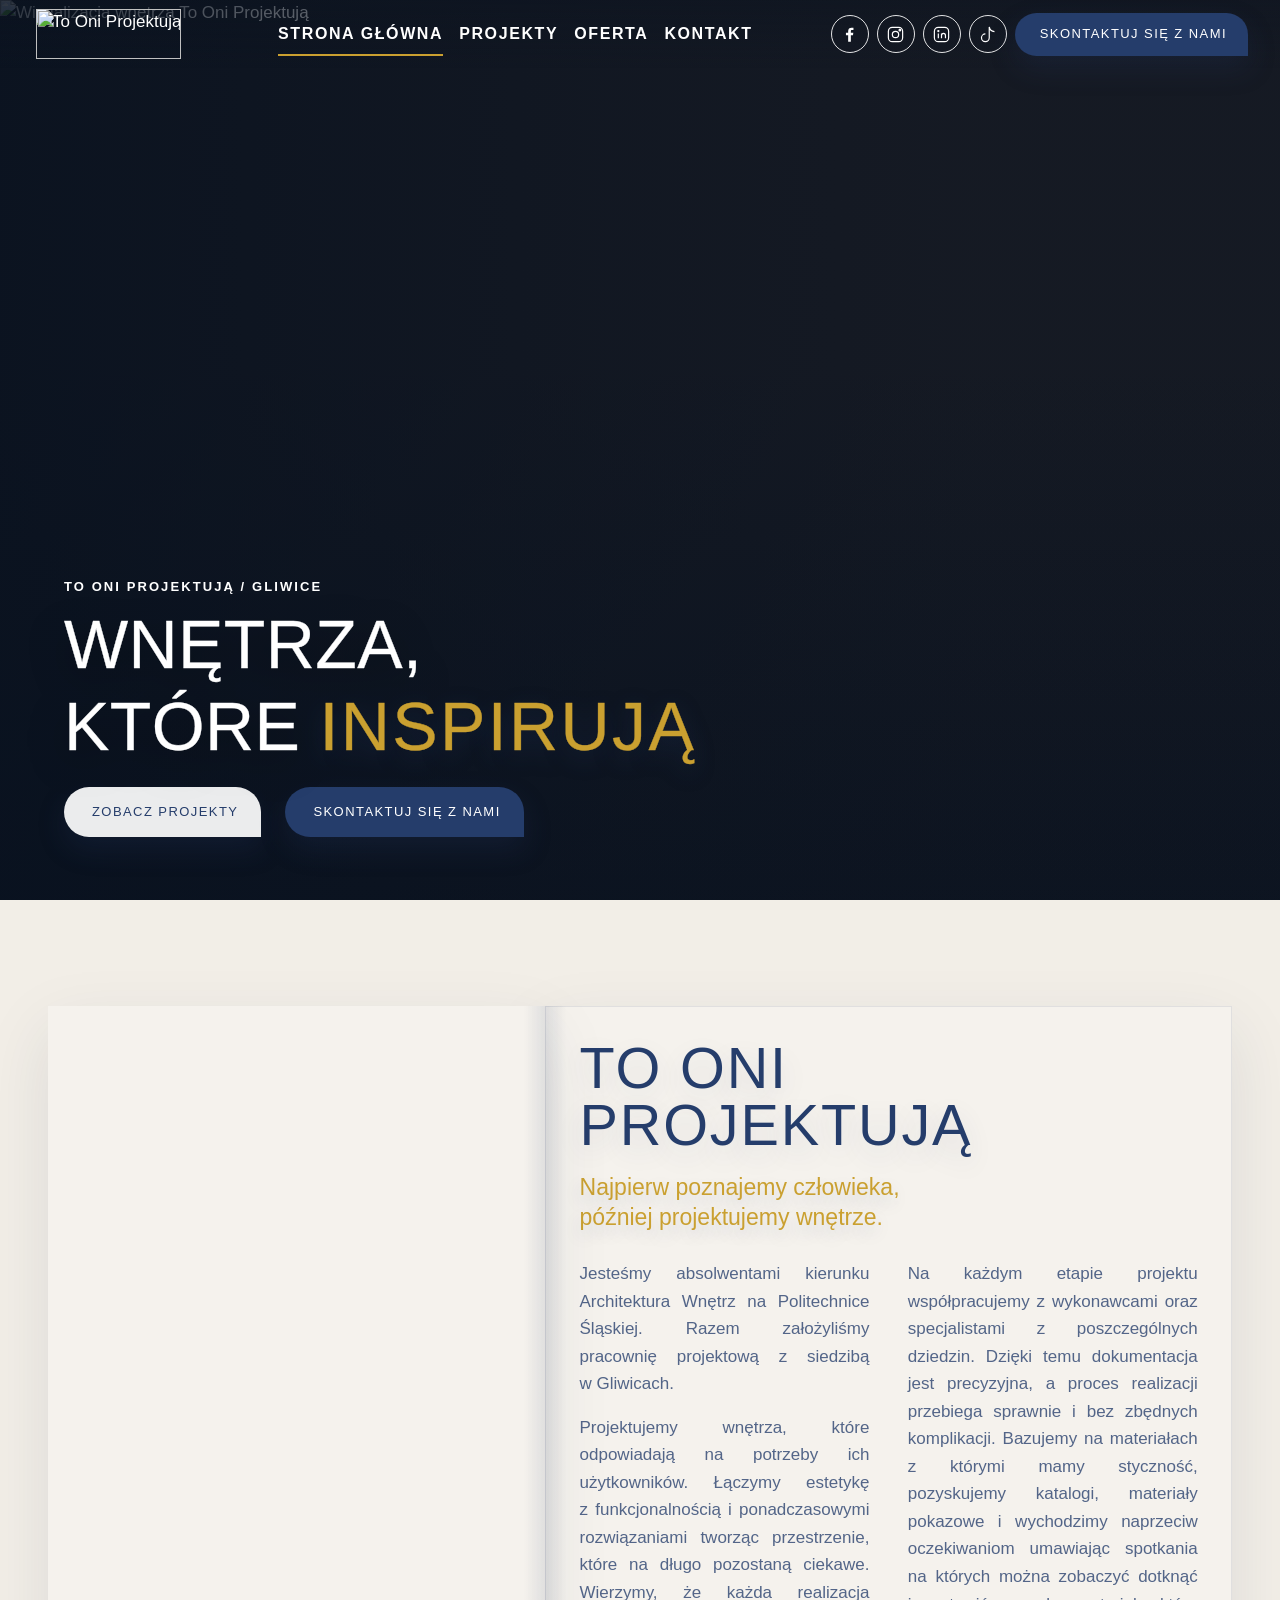
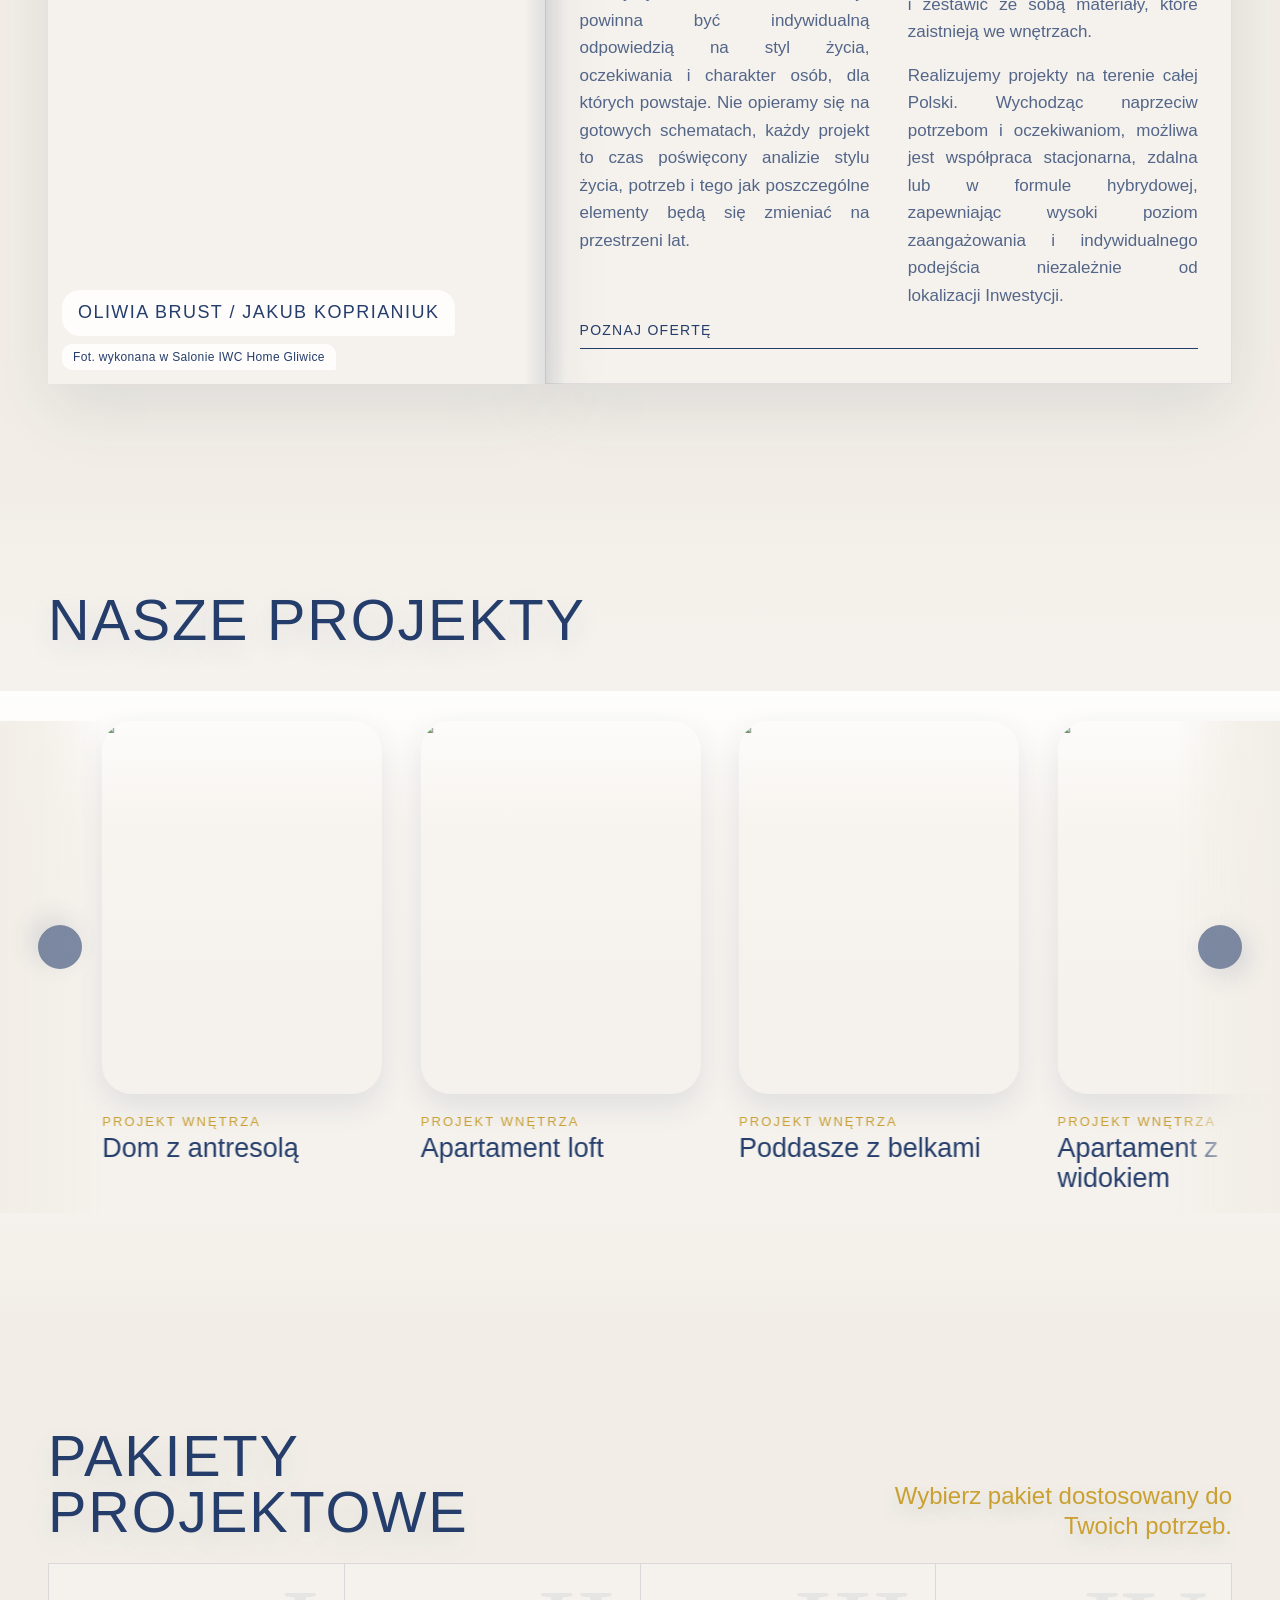
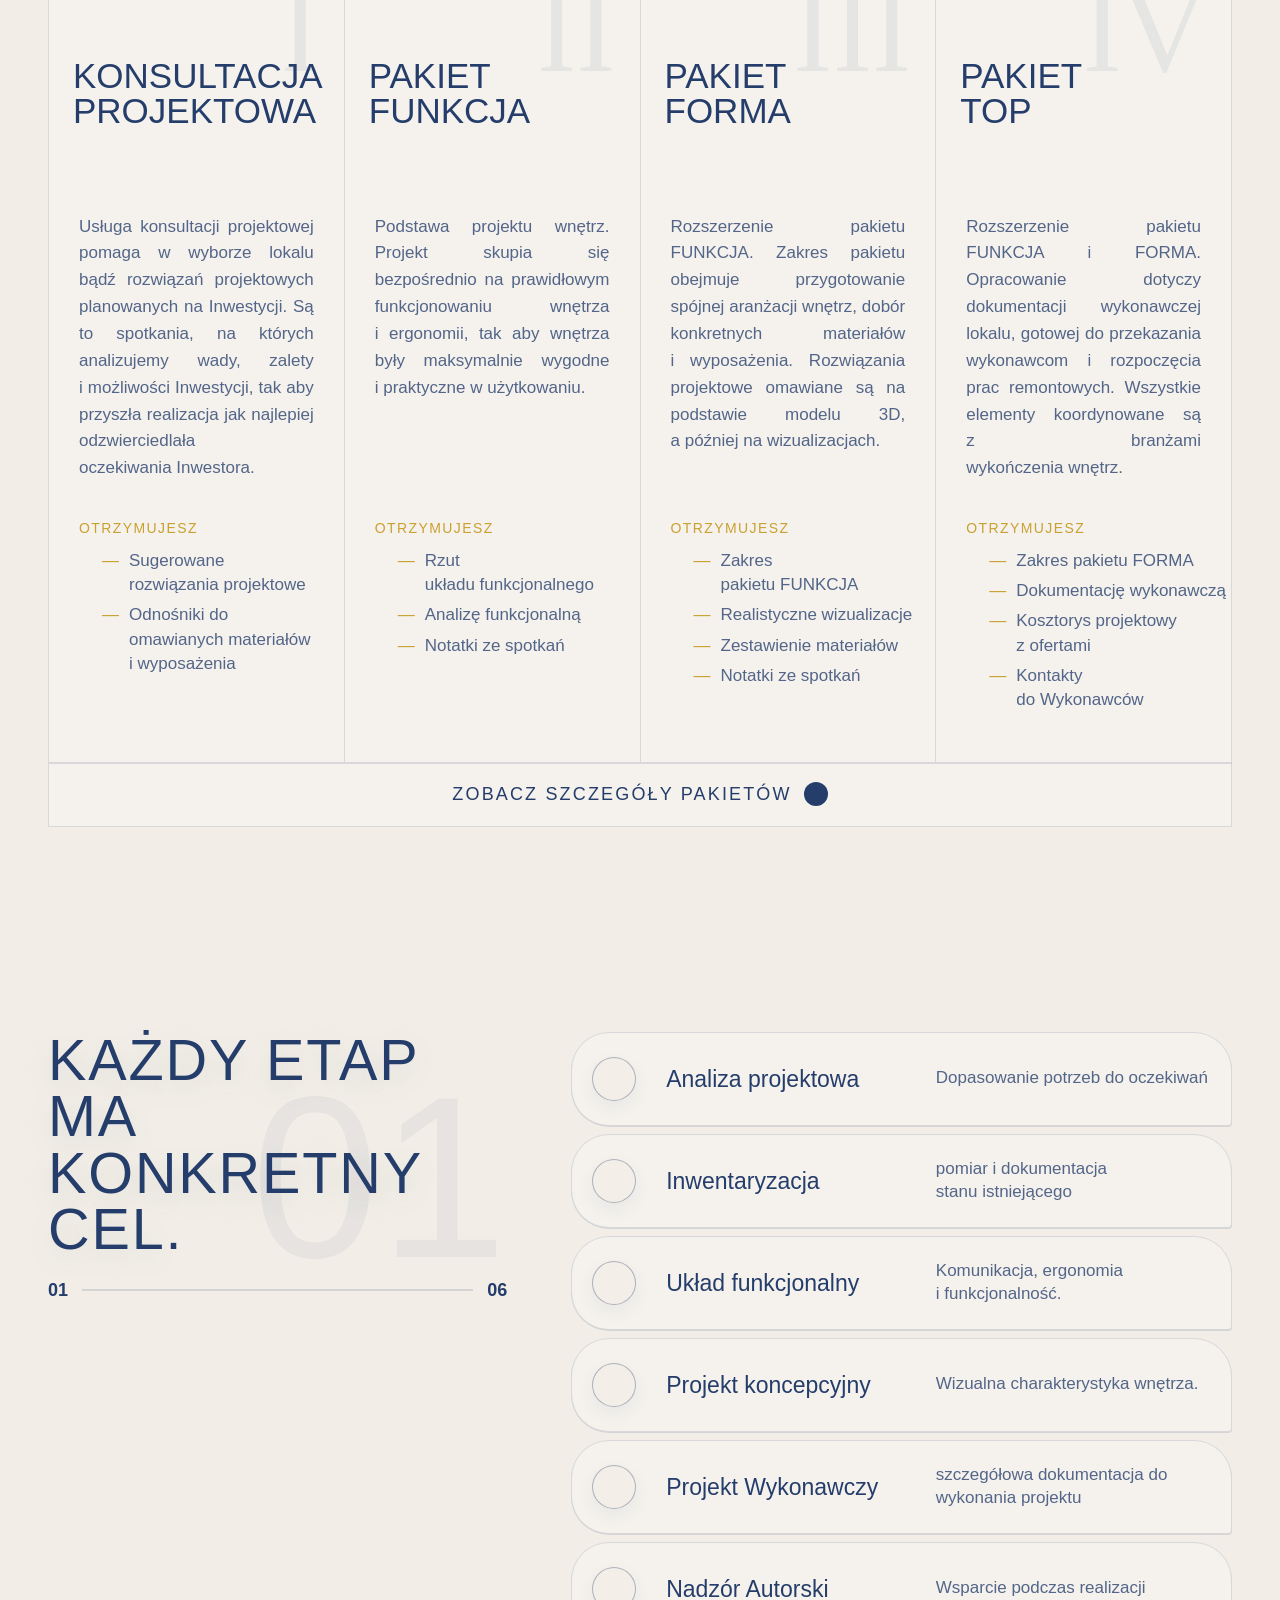
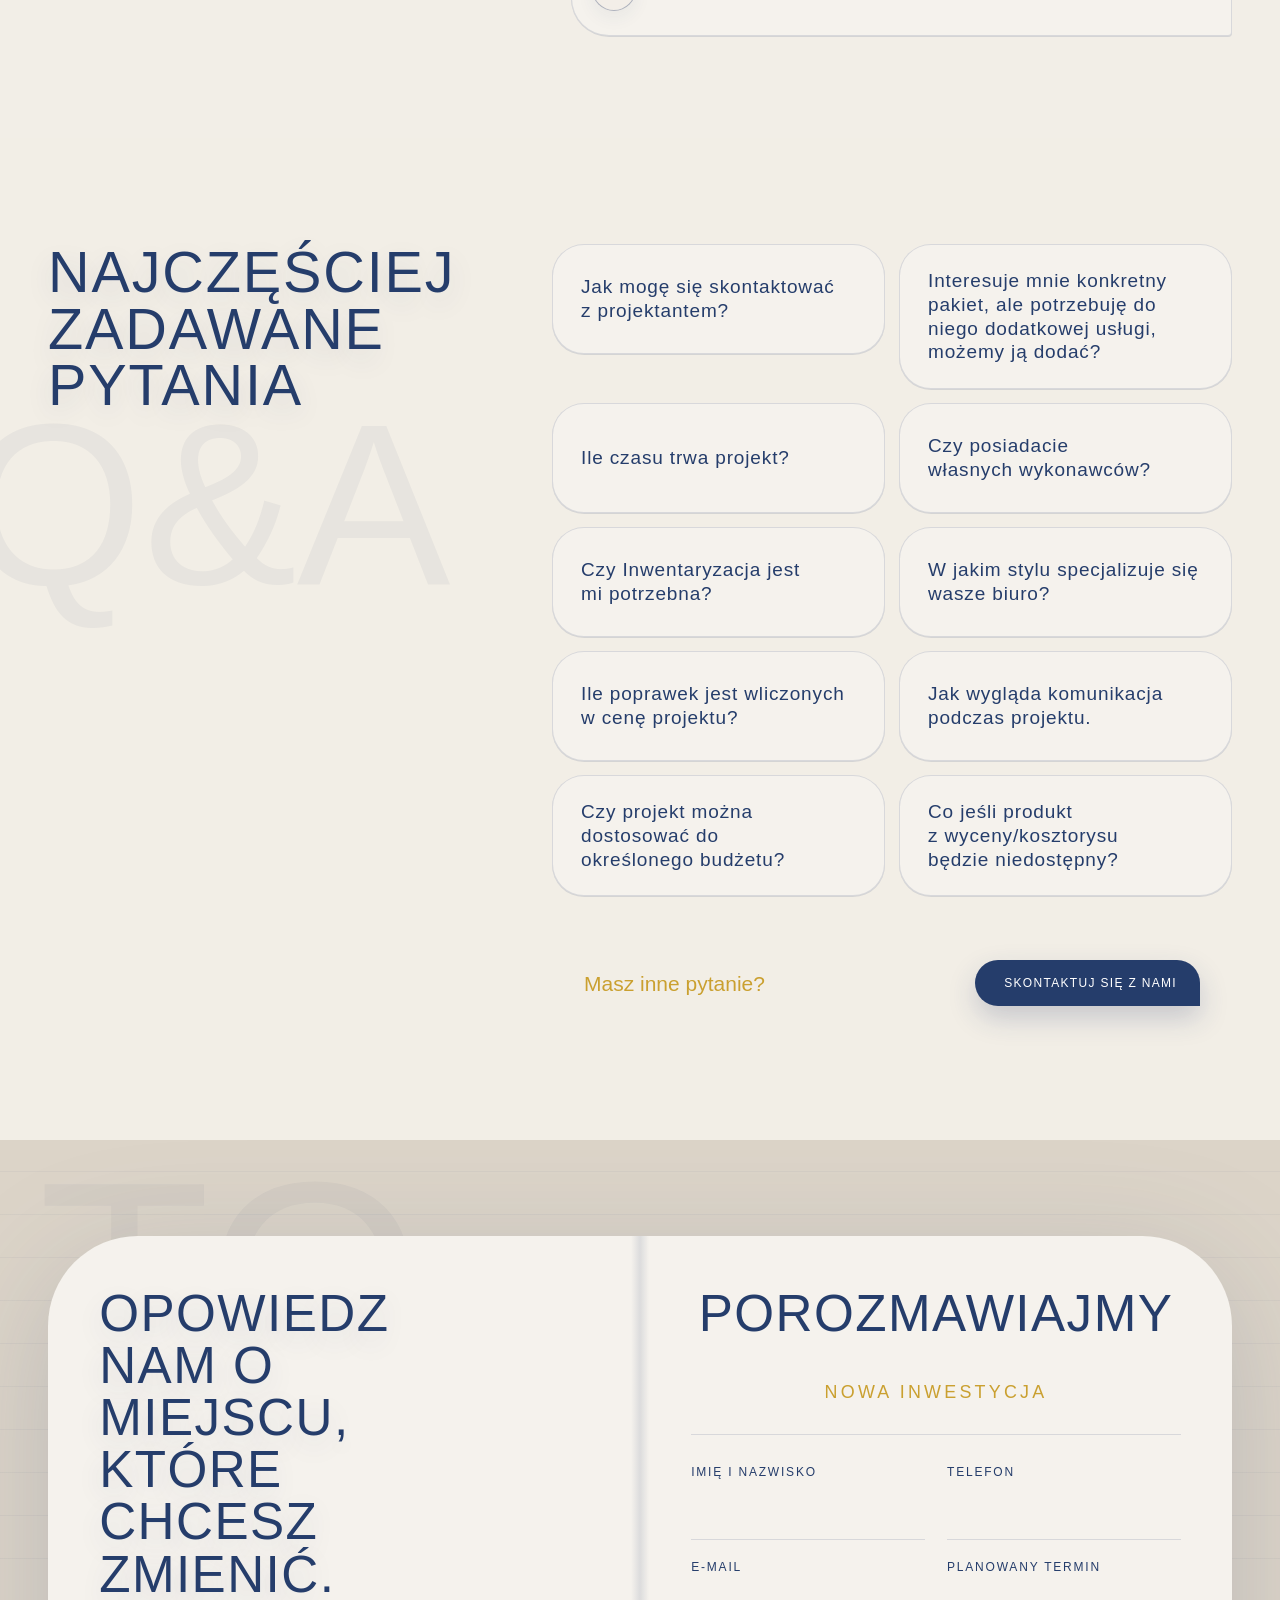
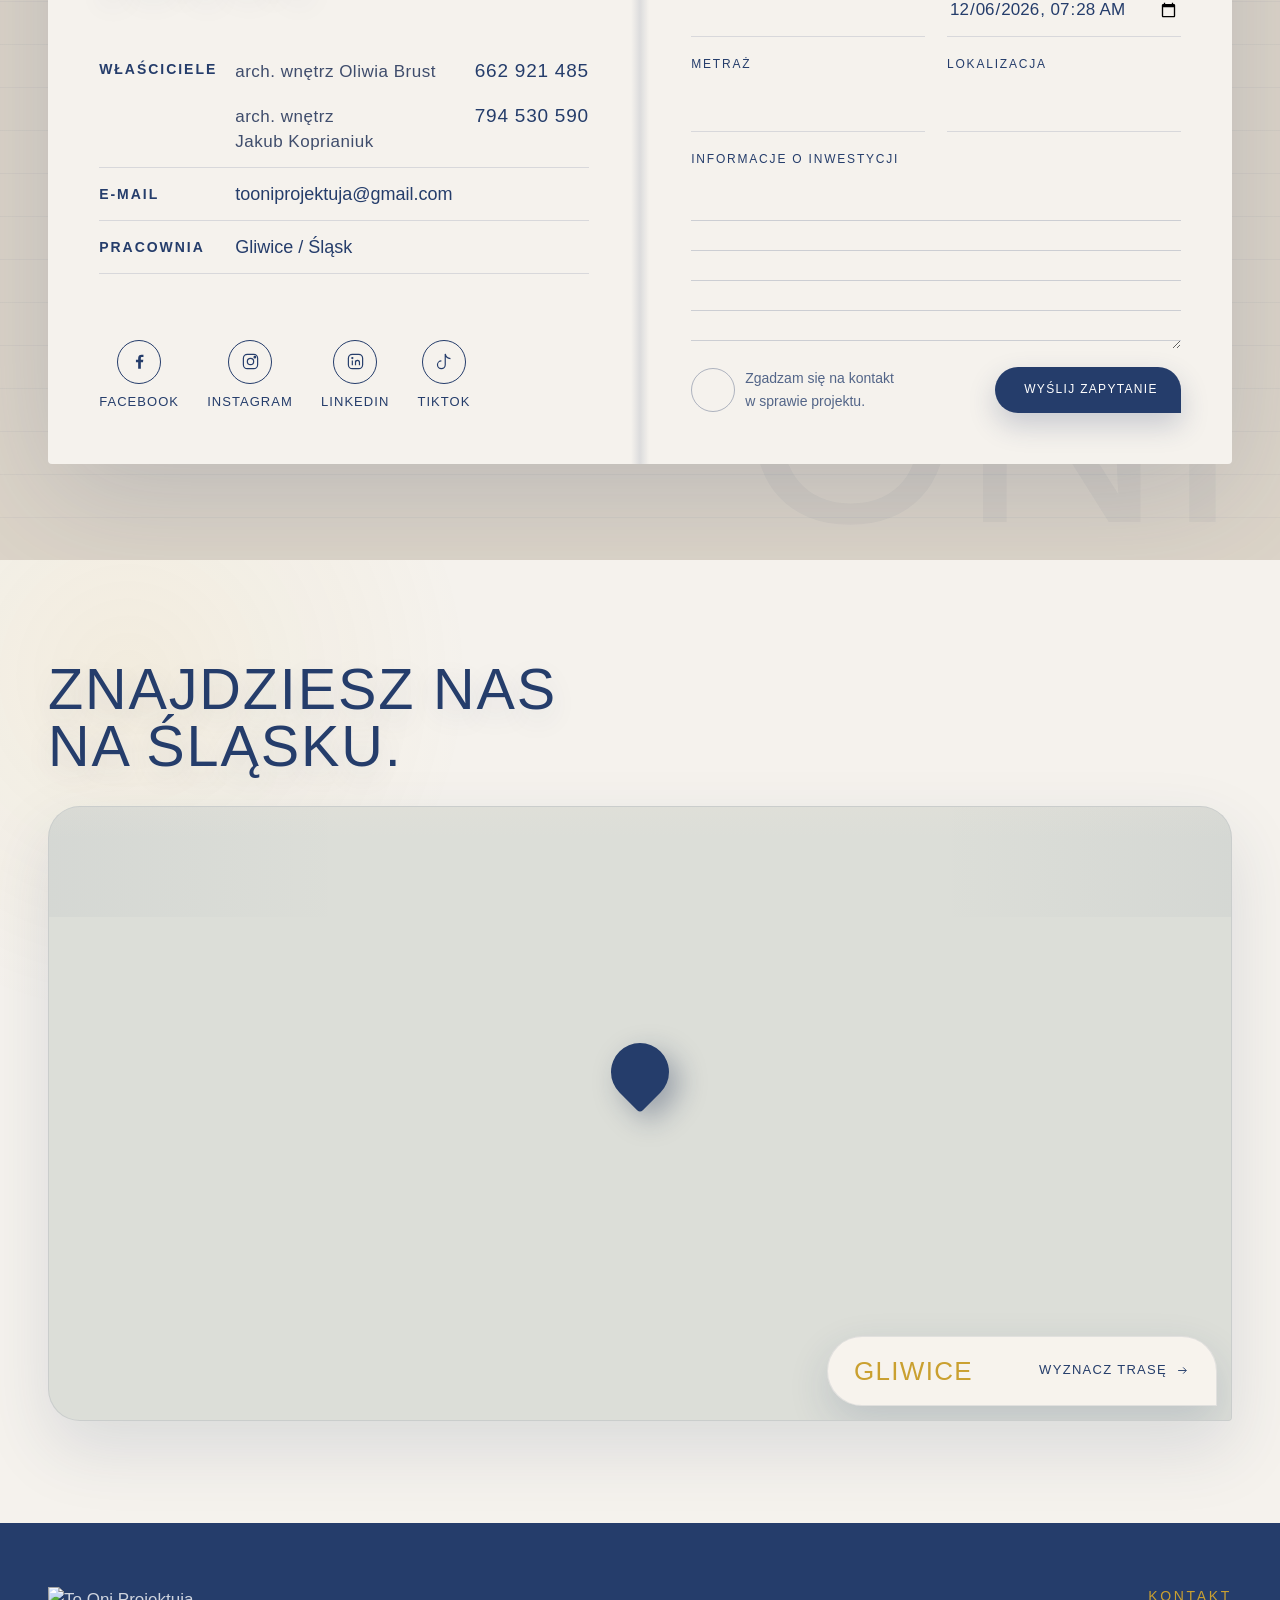
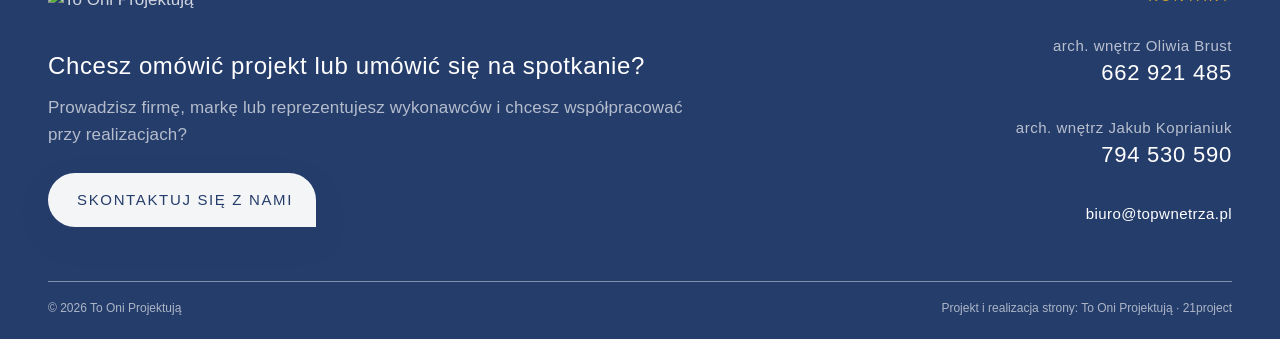
==== index.html @ 6f72f0e1 "Karuzela w Firefoksie: krok 1 piksel ekranu w rownym rytmie klatek Pomiary z nagran ekranu Firefoksa" ====
<!DOCTYPE html>

<html lang="pl">
<head>
<meta charset="utf-8"/>
<meta content="width=device-width, initial-scale=1.0, viewport-fit=cover" name="viewport"/>
<meta content="#F2EEE7" name="theme-color"/>
<meta content="To Oni Projektują - pracownia architektury wnętrz z Gliwic. Indywidualne projekty wnętrz na terenie całej Polski." name="description"/>
<link href="https://jakubskrzypiec.github.io/tooniprojektujaa/" rel="canonical"/>
<meta content="website" property="og:type"/>
<meta content="To Oni Projektują | Architektura wnętrz Gliwice" property="og:title"/>
<meta content="Najpierw poznajemy człowieka, później projektujemy wnętrze." property="og:description"/>
<meta content="https://jakubskrzypiec.github.io/tooniprojektujaa/hero-generated.jpg" property="og:image"/>
<meta content="pl_PL" property="og:locale"/>
<title>
   To Oni Projektują | Architektura wnętrz Gliwice
  </title>
<link href="top-logo-znak.png?v=20260929a" rel="icon" type="image/png"/>
<link as="font" crossorigin="" href="isocpeur.ttf" rel="preload" type="font/ttf"/>
<link as="font" crossorigin="" href="gill-sans-mt.ttf" rel="preload" type="font/ttf"/>
<link href="style.css?v=20261118d" rel="stylesheet"/>
<script type="application/ld+json">
   {"@context":"https://schema.org","@type":"InteriorDesigner","name":"To Oni Projektują","url":"https://jakubskrzypiec.github.io/tooniprojektujaa/","image":"https://jakubskrzypiec.github.io/tooniprojektujaa/hero-generated.jpg","telephone":"+48 794 530 590","email":"tooniprojektuja@gmail.com","address":{"@type":"PostalAddress","addressLocality":"Gliwice","addressCountry":"PL"},"areaServed":"Polska","sameAs":["https://www.instagram.com/to_oni_projektuja/","https://www.facebook.com/61583774015406/","https://www.linkedin.com/company/topwnetrza/","https://www.tiktok.com/@to.oni.projektuj"]}
  </script>
</head>
<body class="home">
<svg aria-hidden="true" class="svg-defs">
<symbol id="icon-facebook" viewbox="0 0 24 24">
<path d="M13.7 21v-8h2.7l.4-3.1h-3.1V7.9c0-.9.3-1.5 1.6-1.5H17V3.6c-.3 0-1.3-.1-2.5-.1-2.5 0-4.2 1.5-4.2 4.3v2.1H7.5V13h2.8v8h3.4Z">
</path>
</symbol>
<symbol id="icon-instagram" viewbox="0 0 24 24">
<rect height="18" rx="5" width="18" x="3" y="3">
</rect>
<circle cx="12" cy="12" r="4">
</circle>
<circle cx="17.5" cy="6.5" r="1">
</circle>
</symbol>
<symbol id="icon-linkedin" viewBox="0 0 24 24"><rect height="18" rx="5" width="18" x="3" y="3"></rect><path d="M8 10.6v6.1M12 16.7v-6.1M12 13.4c0-1.7 1.1-2.9 2.6-2.9s2.4 1 2.4 2.8v3.4"></path><circle cx="8" cy="7.7" r=".7"></circle></symbol>
<symbol id="icon-tiktok" viewBox="0 0 24 24"><path d="M14.2 2.4v13.8a4.9 4.9 0 1 1-4.9-4.9M14.2 2.4c.6 3.4 3.1 5.7 6.6 5.9"></path></symbol>
<symbol id="icon-arrow" viewbox="0 0 24 24">
<path d="M5 12h13M13 7l5 5-5 5">
</path>
</symbol>
</svg>
<header class="header" data-header="">
<a aria-label="To Oni Projektują - strona główna" class="header-logo" href="index.html"><img alt="To Oni Projektują" class="header-logo__img header-logo__img--positive" src="top-logo-bandera.png"/><img alt="" aria-hidden="true" class="header-logo__img header-logo__img--negative" src="top-logo-bandera-negatyw.png"/></a>
<nav aria-label="Menu główne" class="nav">
<a aria-current="page" class="is-active" href="index.html">Strona główna</a>
<a href="projekty.html">
     Projekty
    </a>
<a href="oferta.html">
     Oferta
    </a>
<a href="kontakt.html">
     Kontakt
    </a>
</nav>
<div class="header-actions">
<a aria-label="Facebook To Oni Projektują" class="social social--header" href="https://www.facebook.com/61583774015406/" rel="noopener" target="_blank">
<svg>
<use href="#icon-facebook">
</use>
</svg>
</a>
<a aria-label="Instagram To Oni Projektują" class="social social--header" href="https://www.instagram.com/to_oni_projektuja/" rel="noopener" target="_blank">
<svg>
<use href="#icon-instagram">
</use>
</svg>
</a>
<a aria-label="LinkedIn To Oni Projektują" class="social social--header" href="https://www.linkedin.com/company/topwnetrza/" rel="noopener" target="_blank">
<svg>
<use href="#icon-linkedin">
</use>
</svg>
</a>
<a aria-label="TikTok To Oni Projektują" class="social social--header" href="https://www.tiktok.com/@to.oni.projektuj" rel="noopener" target="_blank">
<svg>
<use href="#icon-tiktok">
</use>
</svg>
</a>
<a class="drop-button drop-button--small" href="kontakt.html#formularz">
     Skontaktuj się z nami
</a>
</div>
<button aria-expanded="false" aria-label="Otwórz menu" class="menu-toggle" type="button">
<span>
</span>
<span>
</span>
<span>
</span>
</button>
<div aria-hidden="true" class="mobile-menu">
<a aria-current="page" class="is-active" href="index.html">Strona główna</a>
<a href="projekty.html">
     Projekty
    </a>
<a href="oferta.html">
     Oferta
    </a>
<a href="kontakt.html">
     Kontakt
    </a>
<a class="drop-button" href="kontakt.html#formularz">
     Skontaktuj się z nami
</a>
<div class="mobile-socials">
<a aria-label="Facebook" class="social" href="https://www.facebook.com/61583774015406/" rel="noopener" target="_blank">
<svg>
<use href="#icon-facebook">
</use>
</svg>
</a>
<a aria-label="Instagram" class="social" href="https://www.instagram.com/to_oni_projektuja/" rel="noopener" target="_blank">
<svg>
<use href="#icon-instagram">
</use>
</svg>
</a>
<a aria-label="LinkedIn" class="social" href="https://www.linkedin.com/company/topwnetrza/" rel="noopener" target="_blank">
<svg>
<use href="#icon-linkedin">
</use>
</svg>
</a>
<a aria-label="TikTok" class="social" href="https://www.tiktok.com/@to.oni.projektuj" rel="noopener" target="_blank">
<svg>
<use href="#icon-tiktok">
</use>
</svg>
</a>
</div>
</div>
</header>
<main>
<section class="hero" id="start">
<img alt="Wizualizacja wnętrza To Oni Projektują" class="hero__image" decoding="async" fetchpriority="high" src="hero-generated.jpg"/>
<div class="hero__shade">
</div>
<div class="hero__copy">
<p class="hero__brand">
      To Oni Projektują / Gliwice
     </p>
<h1><span class="hero-line">wnętrza,</span><span class="hero-line hero-line--last">które <em class="hero__gold" data-rotating-word="">inspirują</em></span></h1>
<div class="hero__actions">
<a class="drop-button drop-button--light" href="projekty.html">
       Zobacz projekty
</a>
<a class="drop-button" href="kontakt.html#formularz">
       Skontaktuj się z nami
</a>
</div>
</div>
</section>
<section class="about section" id="onas">
<div class="shell about__grid">
<figure class="about__visual panel reveal">
<picture class="about__photo">
<source media="(max-width: 820px)" srcset="pracownia-top-mobile.jpg" width="1100" height="1467"/>
<img alt="Oliwia Brust i Jakub Koprianiuk, architekci wnętrz To Oni Projektują" decoding="async" height="1875" loading="lazy" src="pracownia-top.jpg" width="1200"/>
</picture>
<figcaption class="about__caption">
<p class="about__names">Oliwia Brust / Jakub Koprianiuk</p>
<p class="about__credit">Fot. wykonana w Salonie IWC Home Gliwice</p>
</figcaption>
</figure>
<div class="about__copy panel reveal">
<h2>To Oni Projektują</h2>
<p class="section-quote">Najpierw poznajemy człowieka,<br/>później projektujemy wnętrze.</p>
<div class="rich-copy"><div><p>Jesteśmy absolwentami kierunku Architektura Wnętrz na Politechnice Śląskiej. Razem założyliśmy pracownię projektową z siedzibą w Gliwicach.</p><p>Projektujemy wnętrza, które odpowiadają na potrzeby ich użytkowników. Łączymy estetykę z funkcjonalnością i ponadczasowymi rozwiązaniami tworząc przestrzenie, które na długo pozostaną ciekawe. Wierzymy, że każda realizacja powinna być indywidualną odpowiedzią na styl życia, oczekiwania i charakter osób, dla których powstaje. Nie opieramy się na gotowych schematach, każdy projekt to czas poświęcony analizie stylu życia, potrzeb i tego jak poszczególne elementy będą się zmieniać na przestrzeni lat.</p></div><div><p>Na każdym etapie projektu współpracujemy z wykonawcami oraz specjalistami z poszczególnych dziedzin. Dzięki temu dokumentacja jest precyzyjna, a proces realizacji przebiega sprawnie i bez zbędnych komplikacji. Bazujemy na materiałach z którymi mamy styczność, pozyskujemy katalogi, materiały pokazowe i wychodzimy naprzeciw oczekiwaniom umawiając spotkania na których można zobaczyć dotknąć i zestawić ze sobą materiały, które zaistnieją we wnętrzach.</p><p>Realizujemy projekty na terenie całej Polski. Wychodząc naprzeciw potrzebom i oczekiwaniom, możliwa jest współpraca stacjonarna, zdalna lub w formule hybrydowej, zapewniając wysoki poziom zaangażowania i indywidualnego podejścia niezależnie od lokalizacji Inwestycji.</p></div></div>
<a class="line-link" href="oferta.html">
       Poznaj ofertę
</a>
</div>
</div>
</section>
<section class="projects section" id="projekty">
<div class="shell projects__head reveal">
<div>
<h2>
       Nasze projekty
      </h2>
</div>
</div>
<div class="projects__stage">
<button aria-label="Poprzednie projekty" class="slider-arrow slider-arrow--prev" data-project-prev="" type="button">
<svg>
<use href="#icon-arrow">
</use>
</svg>
</button>
<div aria-label="Galeria projektów" class="projects__viewport" data-project-viewport="" tabindex="0">
<div class="projects__track" data-project-track="">
<article class="project-card" data-category="PROJEKT WNĘTRZA" data-description="Dwupoziomowa strefa dzienna łączy naturalne drewno, cegłę i czarne stalowe akcenty z jasną, spokojną bazą. Otwarta kuchnia i salon pod antresolą budują przestronne wnętrze, a widoczne belki oraz zieleń dodają mu ciepła i charakteru. Całość uzupełniają proste zabudowy i neutralne materiały w łazience oraz komunikacji." data-focus="50% 50%" data-gallery="01_Dom-z-antresola_00_GLOWNE.jpg,01_Dom-z-antresola_01.jpg,01_Dom-z-antresola_02.jpg,01_Dom-z-antresola_03.jpg,01_Dom-z-antresola_04.jpg,01_Dom-z-antresola_05.jpg,01_Dom-z-antresola_06.jpg,01_Dom-z-antresola_07.jpg,01_Dom-z-antresola_08.jpg,01_Dom-z-antresola_09.jpg" data-gallery-alts="salon i jadalnia pod antresolą|kuchnia z drewnianą zabudową|kuchnia z wyspą|strefa dzienna z antresolą|salon pod wysokim sufitem|schody na antresolę|łazienka z drewnianą zabudową|jasna łazienka z prysznicem|zabudowa gospodarcza|zabudowa w korytarzu" data-image="01_Dom-z-antresola_00_GLOWNE.jpg" data-project-card="" data-title="Dom z antresolą">
<button aria-label="Otwórz projekt Dom z antresolą" type="button">
<img alt="Dom z antresolą - salon i jadalnia pod antresolą" decoding="async" loading="lazy" src="01_Dom-z-antresola_00_GLOWNE.jpg"/>
<span aria-hidden="true" class="project-card__label-top">
          TOP
         </span>
<span class="project-card__top">
          TO ONI PROJEKTUJĄ
         </span>
</button>
<p>
         Projekt wnętrza
        </p>
<h3>
         Dom z antresolą
        </h3>
</article>
<article class="project-card" data-category="PROJEKT WNĘTRZA" data-description="Ciemny, loftowy apartament opiera się na graficie, czerni i surowych strukturach przełamanych głębokim bordo. Metalowe detale, kamienne powierzchnie i techniczne oświetlenie podkreślają industrialny charakter strefy dziennej. W prywatnych pomieszczeniach pojawiają się cieplejsze drewno i zieleń, dzięki czemu wnętrze pozostaje wyraziste, ale nie chłodne." data-focus="50% 50%" data-gallery="02_Apartament-loft-dark_00_GLOWNE.jpg,02_Apartament-loft-dark_01.jpg,02_Apartament-loft-dark_02.jpg,02_Apartament-loft-dark_03.jpg,02_Apartament-loft-dark_04.jpg,02_Apartament-loft-dark_05.jpg,02_Apartament-loft-dark_06.jpg,02_Apartament-loft-dark_07.jpg,02_Apartament-loft-dark_08.jpg,02_Apartament-loft-dark_09.jpg" data-gallery-alts="ciemna strefa dzienna z jadalnią|salon i jadalnia w loftowej stylistyce|jadalnia z bordową zabudową|widok na strefę dzienną z góry|gabinet z zieloną zabudową|sypialnia z miejscem do pracy|łazienka z kamiennym akcentem|ciemna garderoba|garderoba z lustrem|minimalistyczny przedpokój" data-image="02_Apartament-loft-dark_00_GLOWNE.jpg" data-project-card="" data-title="Apartament loft">
<button aria-label="Otwórz projekt Apartament loft" type="button">
<img alt="Apartament loft - ciemna strefa dzienna z jadalnią" decoding="async" loading="lazy" src="02_Apartament-loft-dark_00_GLOWNE.jpg"/>
<span aria-hidden="true" class="project-card__label-top">
          TOP
         </span>
<span class="project-card__top">
          TO ONI PROJEKTUJĄ
         </span>
</button>
<p>
         Projekt wnętrza
        </p>
<h3>
         Apartament loft
        </h3>
</article>
<article class="project-card" data-category="PROJEKT WNĘTRZA" data-description="Projekt wykorzystuje charakter poddasza i pozostawia drewniane belki jako najważniejszy element wnętrza. Jasne drewno, złamane biele i przygaszona zieleń są zestawione z cegłą oraz roślinnymi motywami, tworząc ciepłą i swobodną całość. Zaokrąglone zabudowy i miękkie formy mebli równoważą wyrazistą konstrukcję dachu." data-focus="50% 50%" data-gallery="03_Poddasze-z-belkami_00_GLOWNE.jpg,03_Poddasze-z-belkami_01.jpg,03_Poddasze-z-belkami_02.jpg,03_Poddasze-z-belkami_03.jpg,03_Poddasze-z-belkami_04.jpg,03_Poddasze-z-belkami_05.jpg,03_Poddasze-z-belkami_06.jpg,03_Poddasze-z-belkami_07.jpg,03_Poddasze-z-belkami_08.jpg" data-gallery-alts="salon pod drewnianymi belkami|salon z ceglaną ścianą|kuchnia i jadalnia na poddaszu|kuchnia z przeszkloną zabudową|sypialnia z roślinną tapetą|sypialnia z jasną zabudową|pokój pod skosem|przedpokój z zieloną wnęką|łazienka z zielonym akcentem" data-image="03_Poddasze-z-belkami_00_GLOWNE.jpg" data-project-card="" data-title="Poddasze z belkami">
<button aria-label="Otwórz projekt Poddasze z belkami" type="button">
<img alt="Poddasze z belkami - salon pod drewnianymi belkami" decoding="async" loading="lazy" src="03_Poddasze-z-belkami_00_GLOWNE.jpg"/>
<span aria-hidden="true" class="project-card__label-top">
          TOP
         </span>
<span class="project-card__top">
          TO ONI PROJEKTUJĄ
         </span>
</button>
<p>
         Projekt wnętrza
        </p>
<h3>
         Poddasze z belkami
        </h3>
</article>
<article class="project-card" data-category="PROJEKT WNĘTRZA" data-description="Jasny apartament został zaprojektowany tak, aby pierwszoplanową rolę odgrywały duże przeszklenia i widok na miasto. Kremowe tkaniny, delikatne drewno i spokojne beże tworzą elegancką bazę, którą przełamują ciemniejsze, kamienne akcenty. Wnętrze jest lekkie i uporządkowane, z subtelną nutą hotelowego charakteru." data-focus="50% 50%" data-gallery="04_Apartament-z-widokiem_00_GLOWNE.jpg,04_Apartament-z-widokiem_01.jpg,04_Apartament-z-widokiem_02.jpg,04_Apartament-z-widokiem_03.jpg,04_Apartament-z-widokiem_04.jpg,04_Apartament-z-widokiem_05.jpg,04_Apartament-z-widokiem_06.jpg,04_Apartament-z-widokiem_07.jpg" data-gallery-alts="jadalnia przy panoramicznym oknie|salon i jadalnia w jasnych barwach|salon z widokiem na miasto|sypialnia z przeszkloną garderobą|zabudowa przy panoramicznym oknie|jasna łazienka|korytarz apartamentu|pralnia w zabudowie" data-image="04_Apartament-z-widokiem_00_GLOWNE.jpg" data-project-card="" data-title="Apartament z widokiem">
<button aria-label="Otwórz projekt Apartament z widokiem" type="button">
<img alt="Apartament z widokiem - jadalnia przy panoramicznym oknie" decoding="async" loading="lazy" src="04_Apartament-z-widokiem_00_GLOWNE.jpg"/>
<span aria-hidden="true" class="project-card__label-top">
          TOP
         </span>
<span class="project-card__top">
          TO ONI PROJEKTUJĄ
         </span>
</button>
<p>
         Projekt wnętrza
        </p>
<h3>
         Apartament z widokiem
        </h3>
</article>
<article class="project-card" data-category="PROJEKT WNĘTRZA" data-description="Ciepłe drewno i spokojne beże zostały tutaj zestawione z bordowymi detalami oraz czarnymi, metalowymi podziałami. Otwarta strefa dzienna ma graficzny charakter, ale dzięki naturalnym materiałom i miękkim tkaninom pozostaje przytulna. Ten sam język kolorystyczny przechodzi do sypialni, komunikacji i łazienki, tworząc spójną całość." data-focus="50% 50%" data-gallery="05_Mieszkanie-bordo_00_GLOWNE.jpg,05_Mieszkanie-bordo_01.jpg,05_Mieszkanie-bordo_02.jpg,05_Mieszkanie-bordo_03.jpg,05_Mieszkanie-bordo_04.jpg,05_Mieszkanie-bordo_05.jpg,05_Mieszkanie-bordo_06.jpg,05_Mieszkanie-bordo_07.jpg,05_Mieszkanie-bordo_08.jpg,05_Mieszkanie-bordo_09.jpg" data-gallery-alts="salon i jadalnia z bordowymi akcentami|salon z metalowym przepierzeniem|jadalnia i kuchnia z drewnem|jadalnia przy oknie|kuchnia z bordową zabudową|sypialnia z bordowym zagłówkiem|drewniana zabudowa przy sypialni|przedpokój z zabudową|łazienka z bordowym grzejnikiem|łazienka z prysznicem" data-image="05_Mieszkanie-bordo_00_GLOWNE.jpg" data-project-card="" data-title="Mieszkanie bordo">
<button aria-label="Otwórz projekt Mieszkanie bordo" type="button">
<img alt="Mieszkanie bordo - salon i jadalnia z bordowymi akcentami" decoding="async" loading="lazy" src="05_Mieszkanie-bordo_00_GLOWNE.jpg"/>
<span aria-hidden="true" class="project-card__label-top">
          TOP
         </span>
<span class="project-card__top">
          TO ONI PROJEKTUJĄ
         </span>
</button>
<p>
         Projekt wnętrza
        </p>
<h3>
         Mieszkanie bordo
        </h3>
</article>
<article class="project-card" data-category="PROJEKT WNĘTRZA" data-description="Loft łączy odsłoniętą konstrukcję dachu, cegłę i surowe struktury z miękkimi, naturalnymi kolorami. Drewniane belki i podłogi ocieplają przestrzeń, a proste meble oraz rzeźbiarskie oświetlenie nadają jej współczesny charakter. Poszczególne pomieszczenia różnią się nastrojem, ale zachowują wspólną, lekko industrialną bazę." data-focus="50% 50%" data-gallery="06_Loft-ceglany_00_GLOWNE.jpg,06_Loft-ceglany_01.jpg,06_Loft-ceglany_02.jpg,06_Loft-ceglany_03.jpg,06_Loft-ceglany_04.jpg,06_Loft-ceglany_05.jpg,06_Loft-ceglany_06.jpg,06_Loft-ceglany_07.jpg,06_Loft-ceglany_08.jpg" data-gallery-alts="salon pod odsłoniętymi belkami|kuchnia otwarta na salon|jadalnia przy kamiennej ścianie|jadalnia z ceglaną ścianą|salon z miękką sofą|sypialnia z ceglaną ścianą|pokój z miejscem do pracy|jasna kuchnia z wyspą|łazienka pod skosem" data-image="06_Loft-ceglany_00_GLOWNE.jpg" data-project-card="" data-title="Loft ceglany">
<button aria-label="Otwórz projekt Loft ceglany" type="button">
<img alt="Loft ceglany - salon pod odsłoniętymi belkami" decoding="async" loading="lazy" src="06_Loft-ceglany_00_GLOWNE.jpg"/>
<span aria-hidden="true" class="project-card__label-top">
          TOP
         </span>
<span class="project-card__top">
          TO ONI PROJEKTUJĄ
         </span>
</button>
<p>
         Projekt wnętrza
        </p>
<h3>
         Loft ceglany
        </h3>
</article>
<article class="project-card" data-category="PROJEKT WNĘTRZA" data-description="Industrialna baza z betonu, grafitu i czarnych detali została ożywiona głęboką, oliwkową zielenią. Techniczne oświetlenie i metalowe podziały podkreślają zdecydowany charakter kuchni oraz salonu, a drewniana podłoga dodaje im cieplejszego tonu. W łazience ciemne powierzchnie i punktowe światło budują bardziej nastrojową, kompaktową przestrzeń." data-focus="50% 50%" data-gallery="07_Industrial-green_00_GLOWNE.jpg,07_Industrial-green_01.jpg,07_Industrial-green_02.jpg,07_Industrial-green_03.jpg,07_Industrial-green_04.jpg,07_Industrial-green_05.jpg,07_Industrial-green_06.jpg,07_Industrial-green_07.jpg" data-gallery-alts="salon z oliwkową sofą|salon z zieloną sofą|aneks kuchenny z zieloną zabudową|grafitowa kuchnia|kuchnia za czarnymi lamelami|ciemna łazienka z prysznicem|łazienka z grafitową zabudową|detal prysznica" data-image="07_Industrial-green_00_GLOWNE.jpg" data-project-card="" data-title="Industrial green">
<button aria-label="Otwórz projekt Industrial green" type="button">
<img alt="Industrial green - salon z oliwkową sofą" decoding="async" loading="lazy" src="07_Industrial-green_00_GLOWNE.jpg"/>
<span aria-hidden="true" class="project-card__label-top">
          TOP
         </span>
<span class="project-card__top">
          TO ONI PROJEKTUJĄ
         </span>
</button>
<p>
         Projekt wnętrza
        </p>
<h3>
         Industrial green
        </h3>
</article>
<article class="project-card" data-category="PROJEKT WNĘTRZA" data-description="Jasny apartament glamour bazuje na kremach, pudrowym różu i delikatnych złotych detalach. Duży roślinny motyw na ścianie staje się dekoracyjnym tłem dla miękkiej strefy wypoczynkowej, a zaokrąglone zabudowy łagodzą geometrię wnętrza. Całość jest lekka, elegancka i celowo pozbawiona ciężkich kontrastów." data-focus="50% 50%" data-gallery="08_Apartament-glamour_00_GLOWNE.jpg,08_Apartament-glamour_01.jpg,08_Apartament-glamour_02.jpg,08_Apartament-glamour_03.jpg,08_Apartament-glamour_04.jpg,08_Apartament-glamour_05.jpg,08_Apartament-glamour_06.jpg" data-gallery-alts="jasny salon z różowym fotelem|salon z roślinną tapetą|salon i kuchnia w jasnej kolorystyce|strefa dzienna od strony telewizora|zaokrąglona zabudowa|przejście przy jasnej kuchni|jasna zabudowa meblowa" data-image="08_Apartament-glamour_00_GLOWNE.jpg" data-project-card="" data-title="Apartament glamour">
<button aria-label="Otwórz projekt Apartament glamour" type="button">
<img alt="Apartament glamour - jasny salon z różowym fotelem" decoding="async" loading="lazy" src="08_Apartament-glamour_00_GLOWNE.jpg"/>
<span aria-hidden="true" class="project-card__label-top">
          TOP
         </span>
<span class="project-card__top">
          TO ONI PROJEKTUJĄ
         </span>
</button>
<p>
         Projekt wnętrza
        </p>
<h3>
         Apartament glamour
        </h3>
</article>
<article class="project-card" data-category="PROJEKT WNĘTRZA" data-description="Wnętrze opiera się na ciepłej, eleganckiej bazie z drewnianą podłogą układaną w jodełkę. Beże i złamane biele zestawiono z czarnymi liniami oświetlenia oraz pojedynczymi, głębszymi akcentami kolorystycznymi. Proste zabudowy, marmurowe powierzchnie i oszczędne detale tworzą spokojną, dopracowaną przestrzeń." data-focus="50% 50%" data-gallery="09_Mieszkanie-jodelka_00_GLOWNE.jpg,09_Mieszkanie-jodelka_01.jpg,09_Mieszkanie-jodelka_02.jpg,09_Mieszkanie-jodelka_03.jpg,09_Mieszkanie-jodelka_04.jpg" data-gallery-alts="jadalnia na podłodze w jodełkę|strefa dzienna z bordową zasłoną|sypialnia w ciepłych beżach|łazienka z marmurową okładziną|korytarz z podłogą w jodełkę" data-image="09_Mieszkanie-jodelka_00_GLOWNE.jpg" data-project-card="" data-title="Mieszkanie z jodełką">
<button aria-label="Otwórz projekt Mieszkanie z jodełką" type="button">
<img alt="Mieszkanie z jodełką - jadalnia na podłodze w jodełkę" decoding="async" loading="lazy" src="09_Mieszkanie-jodelka_00_GLOWNE.jpg"/>
<span aria-hidden="true" class="project-card__label-top">
          TOP
         </span>
<span class="project-card__top">
          TO ONI PROJEKTUJĄ
         </span>
</button>
<p>
         Projekt wnętrza
        </p>
<h3>
         Mieszkanie z jodełką
        </h3>
</article>

</div>
</div>
<button aria-label="Następne projekty" class="slider-arrow slider-arrow--next" data-project-next="" type="button">
<svg>
<use href="#icon-arrow">
</use>
</svg>
</button>
</div>
</section>
<section class="packages section" id="pakiety">
<div class="shell">
<header class="section-head reveal">
<div>
<h2>Pakiety<br/>projektowe</h2>
</div>
<p class="section-quote">Wybierz pakiet dostosowany do Twoich potrzeb.</p>
</header>
<div class="packages__grid" id="package-details">
<details class="package-card panel spotlight reveal" open>
<summary>
<span>I</span>
<h3>Konsultacja projektowa</h3>

</summary>
<div class="package-card__body"><p>Usługa konsultacji projektowej pomaga w wyborze lokalu bądź rozwiązań projektowych planowanych na Inwestycji. Są to spotkania, na których analizujemy wady, zalety i możliwości Inwestycji, tak aby przyszła realizacja jak najlepiej odzwierciedlała oczekiwania Inwestora.</p><h4>Otrzymujesz</h4><ul><li>Sugerowane rozwiązania projektowe</li><li>Odnośniki do omawianych materiałów i wyposażenia</li></ul></div>
</details>
<details class="package-card panel spotlight reveal" open>
<summary>
<span>II</span>
<h3>Pakiet Funkcja</h3>

</summary>
<div class="package-card__body"><p>Podstawa projektu wnętrz. Projekt skupia się bezpośrednio na prawidłowym funkcjonowaniu wnętrza i ergonomii, tak aby wnętrza były maksymalnie wygodne i praktyczne w użytkowaniu.</p><h4>Otrzymujesz</h4><ul><li>Rzut układu funkcjonalnego</li><li>Analizę funkcjonalną</li><li>Notatki ze spotkań</li></ul></div>
</details>
<details class="package-card panel spotlight reveal" open>
<summary>
<span>III</span>
<h3>Pakiet Forma</h3>

</summary>
<div class="package-card__body"><p>Rozszerzenie pakietu FUNKCJA. Zakres pakietu obejmuje przygotowanie spójnej aranżacji wnętrz, dobór konkretnych materiałów i wyposażenia. Rozwiązania projektowe omawiane są na podstawie modelu 3D, a później na wizualizacjach.</p><h4>Otrzymujesz</h4><ul><li>Zakres pakietu FUNKCJA</li><li>Realistyczne wizualizacje</li><li>Zestawienie materiałów</li><li>Notatki ze spotkań</li></ul></div>
</details>
<details class="package-card panel spotlight reveal" open>
<summary>
<span>IV</span>
<h3>Pakiet<br/>TOP</h3>

</summary>
<div class="package-card__body"><p>Rozszerzenie pakietu FUNKCJA i FORMA. Opracowanie dotyczy dokumentacji wykonawczej lokalu, gotowej do przekazania wykonawcom i rozpoczęcia prac remontowych. Wszystkie elementy koordynowane są z branżami wykończenia wnętrz.</p><h4>Otrzymujesz</h4><ul><li>Zakres pakietu FORMA</li><li>Dokumentację wykonawczą</li><li>Kosztorys projektowy z ofertami</li><li>Kontakty do Wykonawców</li></ul></div>
</details>
</div>
<a class="packages__toggle packages__details-link" href="oferta.html#porownanie"><span>Zobacz szczegóły pakietów</span><span class="packages__toggle-icon" aria-hidden="true"><svg viewBox="0 0 24 24"><use href="#icon-arrow"></use></svg></span></a>
</div>
</section>
<section class="process section" id="proces">
<div class="shell process__grid">
<div class="process__intro reveal">
<h2>Każdy etap ma konkretny cel.</h2>

<div aria-hidden="true" class="process__range">
<span>
        01
       </span>
<i>
</i>
<span>
        06
       </span>
</div>
<div aria-hidden="true" class="process__ghost" data-process-ghost="">
       01
      </div>
</div>
<div class="process__list reveal">
<article class="process-item panel spotlight" data-process-item="">
<button aria-expanded="false" data-process-toggle="" type="button">
<span aria-hidden="true" class="process-drop">
</span>
<strong>Analiza projektowa</strong>
<small>Dopasowanie potrzeb do oczekiwań</small>
</button>
<div class="process-answer">
<div><p>Jest istotnym elementem sprawdzającym mocne i słabe strony rozwiązań i możliwości projektowo funkcjonalnych lokalu. Polecamy ją szczególnie osobom, które stoją przed wyborem lokalu lub projektu domu do zakupu.</p><p>W jej obrębie sprawdzamy uwarunkowania techniczne, normy budowlane jak i zasady ergonomii. Przy analizie niezwykle istotne jest poznanie docelowego użytkownika lokalu. Uwzględniamy w codziennym użytkowaniu przestrzeni cechy fizyczne użytkowników, styl życia, obecność zwierząt i przeznaczenie lokalu. Czy lokal będzie w przyszłości wynajmowany lub czy w przestrzeni może pojawić się dodatkowy użytkownik. Analiza zapewnia klarowny ogląd możliwości zastosowania poszczególnych rozwiązań projektowych.</p><b>Resultat: Pewny kierunek dalszej pracy lub wyboru Inwestycji.</b></div>
</div>
</article>
<article class="process-item panel spotlight" data-process-item="">
<button aria-expanded="false" data-process-toggle="" type="button">
<span aria-hidden="true" class="process-drop">
</span>
<strong>Inwentaryzacja</strong>
<small>pomiar i dokumentacja stanu istniejącego</small>
</button>
<div class="process-answer">
<div><p>Jest to podstawa dokumentacji projektowej. Polecamy ją szczególnie przy remontach obiektów z rynku wtórnego.</p><p>Zawiera dokładne pomiary wykonane przez Architekta wszystkich elementów istniejących w lokalu. Są to pomiary ścian, gabarytów pomieszczeń, wszelkich otworów okiennych, drzwiowych, przyłączy elektrycznych, przyłączy wodno kanalizacyjnych, wszelkich instalacji klimatyzacji oraz wentylacji.. Na podstawie przygotowanych pomiarów Inwestor otrzymuje przygotowaną dokumentację w postaci rysunków architektonicznych. Dodatkowo przygotowywana jest również dokumentacja fotograficzna lokalu, aby zapobiec wszelkim rozbieżnością w trakcie wykonywania projektu.</p><b>Rezultat: Klarowna i kompletna dokumentacja stanu istniejącego.</b></div>
</div>
</article>
<article class="process-item panel spotlight" data-process-item="">
<button aria-expanded="false" data-process-toggle="" type="button">
<span aria-hidden="true" class="process-drop">
</span>
<strong>Układ funkcjonalny</strong>
<small>Komunikacja, ergonomia i funkcjonalność.</small>
</button>
<div class="process-answer">
<div><p>Każdy projekt rozpoczyna opracowanie układu funkcjonalnego, który stanowi schematyczną reprezentację projektowanego wnętrza oraz podstawę do dalszych prac projektowych. Na tym etapie określany jest optymalny podział przestrzeni, rozmieszczenie poszczególnych stref funkcjonalnych oraz wstępna lokalizacja wyposażenia.</p><p>Proces ten koncentruje się przede wszystkim na zasadach ergonomii, funkcjonalności oraz komforcie przyszłego użytkownika. Dbamy o zachowanie odpowiedniej szerokości przejść, o komfort użytkowania wszystkich pomieszczeń i relacje pomiędzy strefami, tak, aby wnętrze było intuicyjne i wygodne.</p><b>Rezultat: Rzuty 2D, definiujące organizację przestrzeni oraz rozmieszczenie wyposażenia.</b></div>
</div>
</article>
<article class="process-item panel spotlight" data-process-item="">
<button aria-expanded="false" data-process-toggle="" type="button">
<span aria-hidden="true" class="process-drop">
</span>
<strong>Projekt koncepcyjny</strong>
<small>Wizualna charakterystyka wnętrza.</small>
</button>
<div class="process-answer">
<div><p>Etap koncepcyjny skupia się bezpośrednio na charakterze wnętrza i jego docelowym wyglądzie. Bazując na dostarczonych wytycznych, opracowujemy stronę wizualną i szczegółowe rozwiązania funkcjonalne. Projekt skupia się tu bezpośrednio na pracy nad bryłami 3D, wiernie odwzorowując efekty przyszłej realizacji.</p><p>Podczas procesu tworzenia koncepcji prowadzimy również stałe konsultacje z Inwestorami na temat doboru konkretnych materiałów, zapraszamy Inwestorów do salonów z wyposażeniem wnętrz, aby móc obejrzeć i dotknąć wybrane materiały. Pozwala to zestawić nasze oczekiwania z odczuciami i skonfrontować właściwości na miejscu przed podjęciem decyzji. W przypadku współpracy zdalnej odnajdujemy lokalne zaprzyjaźnione salony, które oferują fachowe wsparcie w zakresie doboru materiałów z Inwestorem, jeśli jest to niemożliwe, pozyskujemy próbki i przekazujemyInwestorowi, aby umożliwić porównania na miejscu Inwestycji.</p><p>Efektem finalnym etapu koncepcyjnego są wizualizacje 3D - fotorealistyczne wygenerowane obrazy wdzięcznie oddające prognozowane efekty końcowe.</p><b>Rezultat: Fotorealistyczne wizualizacje 3D przedstawiające docelowy wygląd wnętrza wraz z uzgodnioną koncepcją materiałową.</b></div>
</div>
</article>
<article class="process-item panel spotlight" data-process-item="">
<button aria-expanded="false" data-process-toggle="" type="button">
<span aria-hidden="true" class="process-drop">
</span>
<strong>Projekt Wykonawczy</strong>
<small>szczegółowa dokumentacja do wykonania projektu</small>
</button>
<div class="process-answer">
<div><p>Projekt wykonawczy stanowi ostatni etap opracowania projektu kompleksowego oraz podstawę do realizacji Inwestycji. Jest to szczegółowa dokumentacja techniczna, zawierająca wszystkie niezbędne informacje dotyczące sposobu wykonania oraz standardu wykończenia wnętrza. Jej celem jest przekazanie wykonawcom jednoznacznych wytycznych, umożliwiających sprawną i zgodną z projektem realizację prac.</p><p>W skład dokumentacji wykonawczej wchodzą m.in. rzuty lokalu, schematy instalacji elektrycznych i wodno-kanalizacyjnych, rzuty sufitów, oznaczenia materiałów wykończeniowych oraz układów powierzchni (posadzki, płytki, tapety itp.), schematy wyburzeń, domurowań, a także rysunki mebli wykonywanych na wymiar.</p><p>Wszystkie rozwiązania projektowe są na bieżąco konsultowane z wykonawcami i branżystami, co pozwala zminimalizować ryzyko błędów podczas realizacji. Kompletna dokumentacja usprawnia przebieg remontu, przyspiesza prace wykończeniowe i minimalizuje konieczność podejmowania dodatkowych decyzji na budowie.</p><p>Na etapie realizacji zapewniamy również stałe wsparcie zarówno Inwestorowi, jak i wykonawcom. Pozostajemy do dyspozycji w zakresie konsultowania rozwiązań projektowych. Dzięki czemu cały proces przebiega sprawniej, a końcowy efekt jest zgodny z założeniami projektowymi.</p><p>Projekt wykonawczy zamyka kosztorys projektowy, który jest zbiorem wycen i ofert produktów zastosowanych w projekcie. Zawiera on wszelkie niezbędne informacje takie jak model produktu, jego kolor oraz rodzaj materiału, ilość, ceny jednostkowe i całościowe, a także linki do produktów wraz z poglądową fotografią. Po zakończonym projekcie przekazujemy również plik zbiorczy zawierający wszelkie niezbędne oferty i wyceny wykonawców, salonów, sklepów, ułatwiając zakup produktów.</p><b>Rezultat: Kompletny projekt wykonawczy stanowiący podstawę do realizacji inwestycji oraz koordynacji prac wykonawczych oraz opracowane zamówienia na produkty potrzebne do wykończenia wnętrza.</b></div>
</div>
</article>
<article class="process-item panel spotlight" data-process-item="">
<button aria-expanded="false" data-process-toggle="" type="button">
<span aria-hidden="true" class="process-drop">
</span>
<strong>Nadzór Autorski</strong>
<small>Wsparcie podczas realizacji</small>
</button>
<div class="process-answer">
<div><p>Nadzór nad realizacją inwestycji stanowi rozszerzenie Projektu Wykonawczego i jest usługą dedykowaną Inwestorom, którzy oczekują większego wsparcia na etapie prac wykończeniowych. Obejmuje cykliczne wizyty Architekta na budowie, podczas których weryfikowana jest jakość wykonanych robót oraz zgodność realizowanych prac z dokumentacją projektową.</p><p>Liczba wizyt ustalana jest indywidualnie, w zależności od zakresu inwestycji, stopnia jej skomplikowania oraz zastosowanych rozwiązań projektowych. Celem nadzoru jest bieżąca kontrola poprawności wykonywanych prac, identyfikacja ewentualnych niezgodności oraz udzielanie wykonawcom niezbędnych wyjaśnień dotyczących dokumentacji.</p><p>Obecność Architekta na etapie realizacji usprawnia komunikację, ogranicza ryzyko błędów wykonawczych oraz pozwala szybciej reagować na pojawiające się pytania i sytuacje wymagające decyzji projektowych. Dzięki temu Inwestor zyskuje większy komfort, poczucie bezpieczeństwa oraz pewność, że projekt jest realizowany zgodnie z przyjętymi założeniami.</p><b>Rezultat: Prawidłowo zrealizowana inwestycja zgodnie z dokumentacją projektową</b></div>
</div>
</article>
</div>
</div>
</section>
<section class="faq section" id="faq">
<div class="shell faq__grid">
<div class="faq__title reveal">
<h2>Najczęściej<br/>zadawane pytania</h2>

<span aria-hidden="true">
       Q&amp;A
      </span>
</div>
<div class="faq__list">










<details class="panel spotlight reveal"><summary>Jak mogę się skontaktować z projektantem?</summary><div><p>Poprzez formularz na stronie, telefonicznie lub mailowo. Zawsze zachęcamy również do umówienia się z nami na przedprojektowe spotkanie online na którym możemy porozmawiać o Twoich planach dotyczących Inwestycji, a także pokazać w jaki sposób pracujemy.</p><a class="line-link" href="#kontakt">Umów się na spotkanie <svg><use href="#icon-arrow"></use></svg></a></div></details><details class="panel spotlight reveal"><summary>Interesuje mnie konkretny pakiet, ale potrzebuję do niego dodatkowej usługi, możemy ją dodać?</summary><div><p>Oczywiście, oferty przygotowujemy indywidualnie pod każdą Inwestycję.</p></div></details><details class="panel spotlight reveal"><summary>Ile czasu trwa projekt?</summary><div><p>Jest to zależne od zakresu projektowego a także od wielkości lokalu. Przyjmując lokal mieszkalny około 70 mkw jest to:</p><p>Układ funkcjonalny 7-10 dni roboczych<br/>Projekt koncepcyjny 20-30 dni roboczych<br/>Projekt wykonawczy 30-40 dni roboczych</p><p>Wszystko zależy od, skomplikowania projektu, dlatego zachęcamy do omówienia tematu na spotkaniu online.</p><a class="line-link" href="#kontakt">Umów się na spotkanie <svg><use href="#icon-arrow"></use></svg></a></div></details><details class="panel spotlight reveal"><summary>Czy posiadacie własnych wykonawców?</summary><div><p>Tak, posiadamy firmy i fachowców zajmujących się zarówno kompleksowym wykończeniem wnętrz jak i poszczególnych etapów.</p></div></details><details class="panel spotlight reveal"><summary>Czy Inwentaryzacja jest mi potrzebna?</summary><div><p>Jest konieczna jeśli obiekt nie posiada swojej dokumentacji, szczególnie jeśli jest to budynek z rynku wtórnego, gdzie nierówności ścian i posadzek powinny być sprawdzone i zasygnalizowane na wczesnych etapach.</p><p>Z naszego doświadczenia zawsze zalecamy Inwentaryzację, ponieważ daje nam ona pewność wymiarów, i tego na jakie rozwiązania możemy sobie pozwolić i jaka ilość materiałów będzie do tego potrzebna.</p></div></details><details class="panel spotlight reveal"><summary>W jakim stylu specjalizuje się wasze biuro?</summary><div><p>Nie przypisujemy się do konkretnych stylów. Projektujemy pod oczekiwania i wytyczne Inwestorów, starając się oddać ich charakter we wnętrzu. Cenimy sobie indywidualne podejście do każdego klienta, co pozwala nam na ciągłą eksplorację idei i nieograniczanie się do trendów, aby wnętrze pozostało ciekawe na długi czas.</p></div></details><details class="panel spotlight reveal"><summary>Ile poprawek jest wliczonych w cenę projektu?</summary><div><p>W cenie Układu Funkcjonalnego jak i Projektu Koncepcyjnego uwzględnione zostały po 2 poprawki na etap. Oznacza to możliwość wykorzystania dwóch korekt przy rzucie funkcjonalnym, a także modelu 3D. Przewidujemy również możliwość niewielkich zmian kolorystyki w przypadku wizualizacji 3D.</p></div></details><details class="panel spotlight reveal"><summary>Jak wygląda komunikacja podczas projektu.</summary><div><p>Przy opracowaniu każdego etapu ustalane są spotkania online w godzinach dostępności Inwestorów. W przypadku dodatkowych pytań zawsze staramy się być pod telefonem, aby rozwiać wszelkie wątpliwości.</p><p>Po spotkaniu, w ciągu 2 dni roboczych przesyłamy notatkę mailową ze wszystkimi ustaleniami, w ten sposób, mamy możliwość wyłapania nieścisłości z rozmów.</p><p>Dodatkowo w czasie trwania projektu co tydzień przesyłamy aktualizację mailową z postępów prac nad projektem.</p></div></details><details class="panel spotlight reveal"><summary>Czy projekt można dostosować do określonego budżetu?</summary><div><p>Tak. Jest to informacja niezbędna do podjęcia współpracy. Wszystkie informacje i wytyczne do projektu wnętrz mają szansę zostać zawarte w Ankiecie Inwestora, która przekazywana jest w momencie podpisania umowy z Inwestorem.</p></div></details><details class="panel spotlight reveal"><summary>Co jeśli produkt z wyceny/kosztorysu będzie niedostępny?</summary><div><p>Kosztorys mieści oferty produktów dostępnych stacjonarnie i online. Rozumiemy, że do momentu realizacji oferty mogą się zmienić, jeśli się tak stanie, zawsze staramy się znaleźć produkt zamienny lub o zbliżonych parametrach.</p><p>Dodatkowo każda wycena od wykonawcy posiada swoją datę ważności. Jeśli Inwestor podejmie decyzję o realizacji obiektów z wyceny w tym czasie, oferta pozostaje w mocy i zostaje zrealizowana zgodnie z zamówieniem w podanych cenach.</p></div></details><div class="faq__cta reveal">
<p>
        Masz inne pytanie?
       </p>
<a class="drop-button" href="#kontakt">
        Skontaktuj się z nami
</a>
</div>
</div>
</div>
</section>
<section class="contact section" id="kontakt">
<div aria-hidden="true" class="contact__word">
<span>
      TO
     </span>
<span>
      ONI
     </span>
</div>
<div class="shell contact__notebook">
<div class="contact__page contact__page--left reveal">
<h2>
       Opowiedz nam
       <br/>
       o miejscu, które
       <br/>
       chcesz zmienić.
      </h2>
<div class="contact__data">
<div class="contact__phones">
<span>
         Właściciele
        </span>
<div class="contact__people">
<a href="tel:+48662921485">
<em>
          arch. wnętrz Oliwia Brust
         </em>
<strong>
          662 921 485
         </strong>
</a>
<a href="tel:+48794530590">
<em>
          arch. wnętrz Jakub Koprianiuk
         </em>
<strong>
          794 530 590
         </strong>
</a>
</div>
</div>
<a href="mailto:tooniprojektuja@gmail.com">
<span>
         E-mail
        </span>
<strong>
         tooniprojektuja@gmail.com
        </strong>
</a>
<div>
<span>
         Pracownia
        </span>
<strong>
         Gliwice / Śląsk
        </strong>
</div>
</div>
<div class="contact__socials">
<a href="https://www.facebook.com/61583774015406/" rel="noopener" target="_blank">
<span class="social">
<svg>
<use href="#icon-facebook">
</use>
</svg>
</span>
<strong>
         Facebook
        </strong>
</a>
<a href="https://www.instagram.com/to_oni_projektuja/" rel="noopener" target="_blank">
<span class="social">
<svg>
<use href="#icon-instagram">
</use>
</svg>
</span>
<strong>
         Instagram
        </strong>
</a>
<a href="https://www.linkedin.com/company/topwnetrza/" rel="noopener" target="_blank">
<span class="social">
<svg>
<use href="#icon-linkedin">
</use>
</svg>
</span>
<strong>
         LinkedIn
        </strong>
</a>
<a href="https://www.tiktok.com/@to.oni.projektuj" rel="noopener" target="_blank">
<span class="social">
<svg>
<use href="#icon-tiktok">
</use>
</svg>
</span>
<strong>
         TikTok
        </strong>
</a>
</div>
</div>
<div class="contact__page contact__page--right reveal">
<div class="contact__form-head">
<h3>
        POROZMAWIAJMY
       </h3>
<p class="section-label">
        Nowa inwestycja
       </p>
</div>
<form action="https://formsubmit.co/tooniprojektuja@gmail.com" class="contact-form" method="POST">
<input name="_subject" type="hidden" value="Nowe zapytanie - To Oni Projektują"/>
<input name="_next" type="hidden" value="https://jakubskrzypiec.github.io/projektant-poprawki/?wyslano=1#kontakt"/>
<input name="_template" type="hidden" value="table"/>
<input name="_autoresponse" type="hidden" value="Dziękujemy za kontakt z To Oni Projektują. Otrzymaliśmy Twoją wiadomość i odezwiemy się w sprawie projektu."/>
<input name="_captcha" type="hidden" value="false"/>
<input autocomplete="off" class="honey" name="_honey" tabindex="-1" type="text"/>
<div class="form-row">
<label>
<span>
          Imię i nazwisko
         </span>
<input autocomplete="name" name="Imię i nazwisko" required="" type="text"/>
</label>
<label>
<span>
          Telefon
         </span>
<input autocomplete="tel" name="Telefon" type="tel"/>
</label>
</div>
<div class="form-row">
<label>
<span>
          E-mail
         </span>
<input autocomplete="email" name="email" required="" type="email"/>
</label>
<label>
<span>
          Planowany termin
         </span>
<input name="Planowany termin" type="datetime-local"/>
</label>
</div>
<div class="form-row">
<label>
<span>
          Metraż
         </span>
<input name="Metraż" type="text"/>
</label>
<label>
<span>
          Lokalizacja
         </span>
<input name="Lokalizacja" type="text"/>
</label>
</div>
<label>
<span>
         Informacje o Inwestycji
        </span>
<textarea name="Wiadomość" required="" rows="5"></textarea>
</label>
<div class="contact-form__bottom">
<label class="consent">
<input required="" type="checkbox"/>
<i>
</i>
<span>
          Zgadzam się na kontakt<br/>w sprawie projektu.
         </span>
</label>
<button class="drop-button" type="submit">
         Wyślij zapytanie
</button>
</div>
<p class="success" data-success="">
        Wiadomość została wysłana. Dziękujemy.
       </p>
</form>
</div>
</div>
</section>
<section class="map-section" id="lokalizacja">
<div class="shell map-section__head">
<div>
<h2>
       Znajdziesz nas
       <br/>
       na Śląsku.
      </h2>
</div>
</div>
<div class="shell map-shell">
<div class="map">
<iframe loading="lazy" referrerpolicy="no-referrer-when-downgrade" src="https://maps.google.com/maps?ll=50.294492,18.671380&amp;z=13&amp;t=m&amp;hl=pl&amp;output=embed" title="Mapa - To Oni Projektują, Gliwice">
</iframe>
<span aria-hidden="true" class="map__pin"></span>
<div class="map__address-card">
<strong>
        Gliwice
       </strong>
<a class="map__route" href="https://www.google.com/maps/dir/?api=1&amp;destination=Gliwice%2C+Polska" rel="noopener" target="_blank">
        Wyznacz trasę
        <svg>
<use href="#icon-arrow">
</use>
</svg>
</a>
</div>
</div>
</div>
</section>
</main>
<footer class="footer">
<div class="shell footer__grid">
<div class="footer__brand">
<img alt="To Oni Projektują" class="footer__logo" src="top-logo-bandera-negatyw.png"/>
<div class="footer__cta">
<p class="footer__cta-lead">
      Chcesz omówić projekt lub umówić się na spotkanie?
     </p>
<p>
      Prowadzisz firmę, markę lub reprezentujesz wykonawców i chcesz współpracować przy realizacjach?
     </p>
<a class="drop-button drop-button--light" href="mailto:biuro@topwnetrza.pl">
      Skontaktuj się z nami
</a>
</div>
</div>
<div class="footer__contact">
<span>
      Kontakt
     </span>
<div class="footer__person">
<em>
       arch. wnętrz Oliwia Brust
      </em>
<a href="tel:+48662921485">
       662 921 485
      </a>
</div>
<div class="footer__person">
<em>
       arch. wnętrz Jakub Koprianiuk
      </em>
<a href="tel:+48794530590">
       794 530 590
      </a>
</div>
<a class="footer__mail" href="mailto:biuro@topwnetrza.pl">
      biuro@topwnetrza.pl
     </a>
<div class="footer__socials">
<a aria-label="Facebook" class="social" href="https://www.facebook.com/61583774015406/" rel="noopener" target="_blank">
<svg>
<use href="#icon-facebook">
</use>
</svg>
</a>
<a aria-label="Instagram" class="social" href="https://www.instagram.com/to_oni_projektuja/" rel="noopener" target="_blank">
<svg>
<use href="#icon-instagram">
</use>
</svg>
</a>
<a aria-label="LinkedIn" class="social" href="https://www.linkedin.com/company/topwnetrza/" rel="noopener" target="_blank">
<svg>
<use href="#icon-linkedin">
</use>
</svg>
</a>
<a aria-label="TikTok" class="social" href="https://www.tiktok.com/@to.oni.projektuj" rel="noopener" target="_blank">
<svg>
<use href="#icon-tiktok">
</use>
</svg>
</a>
</div>
</div>
</div>
<div class="shell footer__bottom">
<span>
     © 2026 To Oni Projektują
    </span>
<span>
     Projekt i realizacja strony: To Oni Projektują · 21project
    </span>
</div>
</footer>
<div aria-hidden="true" aria-labelledby="modal-title" aria-modal="true" class="modal" data-modal="" role="dialog">
<button aria-label="Zamknij" class="modal__close" type="button">
    ×
   </button>
<div class="modal__inner">
<div class="modal__gallery">
<div class="modal__main">
<img alt="" class="modal__image" data-modal-image="" draggable="false" loading="lazy"/>
</div>
<div aria-label="Pozostałe zdjęcia realizacji" class="modal__thumbs" data-modal-thumbs="">
</div>
</div>
<div class="modal__copy">
<span data-modal-category="">
</span>
<h2 data-modal-title="" id="modal-title">
</h2>
<p class="modal__description" data-modal-description="">
</p>
</div>
</div>
</div>
<script src="dzielenie-pl.js?v=20260929a"></script>
<script src="script.js?v=20261118d">
</script>
</body>
</html>
---- style.css ----
@font-face {
  font-family: "ISOCPEUR";
  src: url("isocpeur.ttf") format("truetype");
  font-weight: 400;
  font-style: normal;
  font-display: block;
}

@font-face {
  font-family: "Gill Sans MT";
  src: url("gill-sans-mt.ttf") format("truetype");
  font-weight: 400;
  font-style: normal;
  font-display: swap;
}

:root {
  --text: rgba(37, 61, 107, .78);
  --line: rgba(37, 61, 107, .14);
  --shadow: 0 22px 70px rgba(37, 61, 107, .12);
  --shell: min(1280px, calc(100vw - 96px));
  --body: "Gill Sans MT", "Gill Sans", Arial, sans-serif;
}

* {
  box-sizing: border-box;
}

html {
  scroll-behavior: smooth;
  scroll-padding-top: var(--header-h);
}

body {
  margin: 0;
  min-width: 320px;
  color: var(--text);
  font-size: 17px;
  line-height: 1.58;
  overflow-x: hidden;
}

img {
  display: block;
  max-width: 100%;
}

a {
  color: inherit;
  text-decoration: none;
}

button, input, textarea {
  font: inherit;
}

button {
  color: inherit;
}

button, summary {
  -webkit-tap-highlight-color: transparent;
}

svg {
  display: block;
}

.svg-defs {
  position: absolute;
  width: 0;
  height: 0;
  overflow: hidden;
}

.shell {
  width: var(--shell);
  margin-inline: auto;
}

.section {
  padding: clamp(84px, 8vw, 132px) 0;
  position: relative;
}

h1, h2, h3, h4, p {
  margin-top: 0;
}

h1, h2, h3, .section-label, .section-quote, .nav, .drop-button, .line-link {
  font-family: var(--display);
  font-weight: 400;
}

h1, h2, h3, h4 {
  font-family: var(--display) !important;
  font-synthesis: none;
}

h2 {
  margin-bottom: 24px;
  color: var(--navy);
  font-size: clamp(58px, 6.4vw, 106px);
  line-height: .88;
  letter-spacing: .018em;
  text-shadow: 0 10px 28px rgba(40, 61, 104, .12);
  text-transform: uppercase;
}

h3 {
  color: var(--navy-dark);
}

.section-label {
  margin-bottom: 14px;
  color: var(--navy);
  font-size: 15px;
  letter-spacing: .2em;
  text-transform: uppercase;
}

.section-quote {
  color: var(--gold);
  font-size: clamp(22px, 2vw, 32px);
  line-height: 1.25;
  text-shadow: 0 8px 20px rgba(40, 61, 104, .2);
}

.rich-copy p {
  margin-bottom: 18px;
}

.reveal {
  opacity: 0;
  transform: translateY(28px);
  transition: opacity .8s ease, transform .8s cubic-bezier(.2,.75,.25,1);
}

.reveal.is-visible {
  opacity: 1;
  transform: none;
}

.panel {
  box-shadow: 0 1px 0 var(--line);
}

.spotlight::before {
  content: "";
  position: absolute;
  z-index: -1;
  inset: 0;
  opacity: 0;
  pointer-events: none;
  background: radial-gradient(circle 210px at var(--mx) var(--my), rgba(202, 160, 48, .20), transparent 68%),
    linear-gradient(180deg, rgba(40, 61, 104, .18), transparent 48%);
  transition: opacity .45s ease;
}

.drop-button {
  min-height: 54px;
  display: inline-flex;
  align-items: center;
  justify-content: center;
  gap: 20px;
  padding: 14px 22px 14px 28px;
  border: 1px solid var(--navy);
  border-radius: 999px 999px 5px 999px;
  background: var(--navy);
  color: #fff;
  font-size: 15px;
  letter-spacing: .11em;
  text-transform: uppercase;
  box-shadow: 0 12px 28px rgba(40, 61, 104, .22);
  cursor: pointer;
}

.drop-button svg {
  width: 20px;
  height: 20px;
  fill: none;
  stroke: currentColor;
  stroke-width: 1.6;
}

.drop-button:hover {
  transform: translateY(-3px);
  background: var(--gold);
  color: var(--navy-dark);
  box-shadow: 0 16px 34px rgba(40, 61, 104, .28);
}

.drop-button--small {
  min-height: 46px;
  padding-block: 10px;
  font-size: 13px;
}

.line-link {
  display: inline-flex;
  align-items: center;
  gap: 22px;
  padding-bottom: 7px;
  border-bottom: 1px solid currentColor;
  color: var(--navy);
  font-size: 17px;
  letter-spacing: .09em;
  text-transform: uppercase;
}

.line-link svg {
  width: 22px;
  height: 22px;
  fill: none;
  stroke: currentColor;
  stroke-width: 1.4;
  transition: transform .3s ease;
}

.line-link:hover svg {
  transform: translateX(6px);
}

.header {
  position: fixed;
  z-index: 100;
  top: 0;
  left: 0;
  width: 100%;
  height: var(--header-h);
  display: grid;
  grid-template-columns: 130px 1fr auto;
  align-items: center;
  padding: 0 38px;
  color: #fff;
  transition: height .35s ease, color .35s ease, background .35s ease, box-shadow .35s ease;
}

.header.is-scrolled,
body:not(.home) .header {
  height: 68px;
  color: var(--navy);
  box-shadow: 0 8px 28px rgba(40, 61, 104, .1);
  backdrop-filter: blur(16px);
}

.logo {
  display: grid;
  place-items: center;
  align-self: center;
  filter: drop-shadow(0 6px 14px rgba(0,0,0,.12));
  transition: width .35s ease, height .35s ease;
}

.logo img {
  width: 100%;
  height: 100%;
}

.nav {
  display: flex;
  align-items: center;
  justify-content: center;
  gap: clamp(34px, 4vw, 72px);
}

.nav a {
  position: relative;
  text-transform: uppercase;
}

.nav a::after {
  content: "";
  position: absolute;
  left: 0;
  right: 100%;
  bottom: -9px;
  height: 2px;
  background: var(--gold);
  transition: right .3s ease;
}

.nav a:hover::after,
.nav a.is-active::after {
  right: 0;
}

.header-actions {
  display: flex;
  align-items: center;
  gap: 10px;
}

.social {
  width: 44px;
  aspect-ratio: 1;
  display: grid;
  place-items: center;
  border: 1px solid currentColor;
  border-radius: 50%;
  color: var(--navy);
  transition: color .3s ease, background .3s ease, transform .3s ease;
}

.social svg {
  width: 19px;
  height: 19px;
  fill: none;
  stroke: currentColor;
  stroke-width: 1.5;
}

.social svg use[href="#icon-facebook"] {
  fill: currentColor;
  stroke: none;
}

.social--header {
  color: currentColor;
}

.menu-toggle, .mobile-menu {
  display: none;
}

.hero {
  position: relative;
  display: flex;
  overflow: hidden;
  background: #171b24;
  color: #fff;
}

.hero__image, .hero__shade {
  position: absolute;
  inset: 0;
  width: 100%;
  height: 100%;
}

.hero__image {
  object-fit: cover;
  animation: hero-in 1.8s ease both;
}

@keyframes hero-in {
  from {
    transform: scale(1.055);
  }
  to {
    transform: scale(1);
  }
}

.hero__copy {
  position: relative;
  z-index: 2;
  max-width: 100%;
}

.hero__brand {
  text-transform: uppercase;
}

.hero h1 {
  color: #fff;
  text-transform: uppercase;
}

.hero h1 span {
  display: inline-block;
  min-width: 0;
}

.hero h1 span.is-changing {
  animation: word-change .6s ease;
}

@keyframes word-change {
  50% {
    opacity: 0;
    transform: translateY(12px);
  }
}

.hero__actions {
  display: flex;
  flex-wrap: wrap;
}

.about__grid {
  display: grid;
}

.projects {
  overflow: hidden;
}

.projects__head {
  display: flex;
  align-items: end;
  gap: 40px;
}

.projects__head h2 {
  margin: 0;
  letter-spacing: .14em;
}

.projects__stage::before,
.projects__stage::after {
  content: "";
  position: absolute;
  pointer-events: none;
}

.projects__viewport {
  overflow: hidden;
  outline: none;
}

.projects__track {
  display: flex;
  width: max-content;
  padding: 0 9vw 20px;
  will-change: transform;
}

.project-card {
  flex: 0 0 auto;
}

.project-card > button {
  cursor: zoom-in;
}

.project-card img {
  width: 100%;
  height: 100%;
  border-radius: 49px 3px 49px 3px;
  object-fit: cover;
  transition: transform .7s cubic-bezier(.2,.75,.25,1), filter .45s ease;
}

.project-card__top,
.project-card__meta {
  position: absolute;
  z-index: 2;
  color: #fff;
  opacity: 0;
  transition: opacity .35s ease, transform .35s ease;
}

.project-card__meta {
  display: grid;
  text-align: left;
}

.project-card:hover img {
  transform: scale(1.045);
}

.project-card:hover button::after,
.project-card:hover .project-card__top,
.project-card:hover .project-card__meta {
  opacity: 1;
}

.project-card > p {
  margin: 20px 0 4px;
  color: var(--navy);
  font-size: 13px;
  letter-spacing: .16em;
  text-transform: uppercase;
}

.project-card h3 {
  margin: 0;
  line-height: 1.1;
}

.slider-arrow {
  position: absolute;
  z-index: 6;
  top: 44%;
  aspect-ratio: 1;
  display: grid;
  place-items: center;
  box-shadow: 0 12px 30px rgba(40, 61, 104, .25);
  cursor: pointer;
}

.slider-arrow svg {
  fill: none;
  stroke-width: 1.5;
}

.section-head {
  display: grid;
  grid-template-columns: 1fr .7fr;
  align-items: end;
  gap: 60px;
  margin-bottom: 56px;
}

.section-head h2 {
  margin: 0;
}

.section-head .section-quote {
  padding-bottom: 12px;
}

.packages__grid {
  display: grid;
  grid-template-columns: repeat(4, 1fr);
  border-top: 1px solid var(--line);
  border-left: 1px solid var(--line);
}

.package-card {
  border-right: 1px solid var(--line);
  border-bottom: 1px solid var(--line);
}

.package-card summary {
  min-height: 540px;
  padding: 38px 30px 30px;
  display: flex;
  flex-direction: column;
  list-style: none;
  cursor: pointer;
}

.package-card summary::-webkit-details-marker {
  display: none;
}

.package-card summary > span {
  display: block;
  height: 116px;
  line-height: .78;
}

.package-card summary small {
  margin-bottom: 14px;
  font-family: var(--display);
  letter-spacing: .16em;
  text-transform: uppercase;
}

.package-card h3 {
  margin: 0 0 18px;
  line-height: 1;
  text-transform: uppercase;
}

.package-card summary p {
  margin-bottom: 28px;
}

.package-card summary b {
  margin-top: auto;
  display: flex;
  align-items: center;
  justify-content: space-between;
  padding-top: 22px;
  border-top: 1px solid var(--line);
  color: var(--navy);
  font-family: var(--display);
  font-weight: 400;
  letter-spacing: .12em;
  text-transform: uppercase;
}

.package-card summary b i {
  font-size: 24px;
  font-style: normal;
  transition: transform .35s ease;
}

.package-card[open] summary b i {
  transform: rotate(45deg);
}

.package-card__body {
  padding: 0 30px 34px;
  animation: details-in .45s ease;
}

.package-card__body h4 {
  font-family: var(--display);
  letter-spacing: .1em;
  text-transform: uppercase;
}

.package-card__body ul {
  margin: 0;
  padding: 0;
  list-style: none;
}

.package-card__body li {
  position: relative;
  padding: 5px 0 5px 30px;
}

.package-card__body li::before {
  content: "—";
  position: absolute;
  left: 3px;
  color: var(--gold);
}

@keyframes details-in {
  from {
    opacity: 0;
    transform: translateY(-10px);
  }
}

.packages__cta {
  margin-top: 28px;
  padding: 30px 34px;
  align-items: center;
  justify-content: space-between;
  gap: 36px;
  border: 1px solid var(--line);
  border-radius: 46px 46px 4px 46px;
}

.packages__cta p {
  margin: 0;
}

.packages__cta strong {
  color: var(--navy);
}

.process__grid {
  display: grid;
  grid-template-columns: .78fr 1.22fr;
  gap: clamp(60px, 8vw, 130px);
}

.process__brand {
  display: flex;
  align-items: baseline;
  gap: 16px;
  color: var(--navy);
  font-family: var(--display);
  text-transform: uppercase;
}

.process__brand span {
  letter-spacing: .14em;
}

.process__brand small {
  color: var(--gold);
  font-size: 12px;
  letter-spacing: .18em;
}

.process__intro h2 {
  position: relative;
  z-index: 1;
  font-size: clamp(60px, 5.6vw, 95px);
}

.process__intro > p:not(.process__brand) {
  position: relative;
  z-index: 1;
  max-width: 520px;
}

.process__range {
  position: relative;
  z-index: 1;
  display: grid;
  grid-template-columns: auto 1fr auto;
  align-items: center;
  gap: 14px;
  color: var(--navy);
  font-family: var(--display);
}

.process__ghost {
  position: absolute;
  z-index: 0;
  right: 0;
  top: 85px;
  color: rgba(40,61,104,.055);
  font-family: var(--display);
  font-size: 300px;
  line-height: .8;
  transition: transform .45s ease, opacity .45s ease;
}

.process__list {
  display: grid;
  gap: 10px;
}

.process-item {
  border: 1px solid var(--line);
  border-radius: 38px 38px 4px 38px;
}

.process-item > button {
  width: 100%;
  display: grid;
  padding: 18px 26px;
  border: 0;
  background: transparent;
  text-align: left;
  cursor: pointer;
}

.process-item strong {
  color: var(--navy);
  font-family: var(--display);
  font-size: 27px;
  font-weight: 400;
}

.process-item small {
  font-size: 15px;
}

.morph-arrow {
  width: 44px;
  aspect-ratio: 1;
  display: grid;
  place-items: center;
}

.morph-arrow svg {
  width: 21px;
  height: 21px;
  fill: none;
  stroke: currentColor;
  stroke-width: 1.5;
}

.process-item:hover .morph-arrow,
.process-item.is-open .morph-arrow {
  border-radius: 999px 999px 4px 999px;
  background: var(--navy);
  color: #fff;
  transform: none;
}

.process-item:hover .morph-arrow svg,
.process-item.is-open .morph-arrow svg {
  opacity: 1;
  transform: rotate(90deg);
}

.process-answer {
  display: grid;
  grid-template-rows: 0fr;
  transition: grid-template-rows .55s cubic-bezier(.2,.75,.25,1);
}

.process-answer > div {
  overflow: hidden;
}

.process-answer p,
.process-answer b {
  margin-right: 34px;
}

.process-answer p {
  padding-top: 2px;
}

.process-answer b {
  display: block;
  padding-bottom: 28px;
  color: var(--navy);
  font-weight: 400;
}

.process-item.is-open .process-answer {
  grid-template-rows: 1fr;
}

.faq {
  background-color: rgba(235,228,218,.9);
}

.faq__grid {
  display: grid;
  align-items: start;
}

.faq__title {
  position: sticky;
  top: 130px;
}

.faq__title h2 {
  position: relative;
  z-index: 1;
}

.faq__title > span {
  position: absolute;
  font-family: var(--display);
  line-height: 1;
}

.faq__list {
  display: grid;
}

.faq__list details {
  border: 1px solid var(--line);
}

.faq__list summary {
  display: flex;
  align-items: center;
  justify-content: space-between;
  color: var(--navy-dark);
  list-style: none;
  cursor: pointer;
}

.faq__list summary::-webkit-details-marker {
  display: none;
}

.faq__list summary span {
  color: var(--navy);
  font-size: 30px;
  transition: transform .35s ease;
}

.faq__list details[open] summary span {
  transform: rotate(45deg);
}

.faq__list details > div {
  animation: details-in .4s ease;
}

.faq__list details .line-link {
  margin-top: 10px;
}

.faq__cta {
  display: flex;
  justify-content: space-between;
  align-items: center;
  gap: 30px;
}

.faq__cta p {
  margin: 0;
  color: var(--navy);
  font-family: var(--display);
  font-size: 28px;
}

.contact {
  background-color: #dcd4c8;
  background-image: repeating-linear-gradient(0deg, transparent 0 42px, rgba(40,61,104,.09) 43px);
  overflow: hidden;
}

.contact__word {
  position: absolute;
  color: rgba(40,61,104,.045);
  line-height: .8;
  text-align: center;
  white-space: nowrap;
}

.contact__notebook {
  position: relative;
  display: grid;
  filter: drop-shadow(0 30px 60px rgba(40,61,104,.18));
}

.contact__notebook::after {
  content: "";
  position: absolute;
  z-index: 3;
  width: 18px;
  transform: translateX(-50%);
  background: linear-gradient(90deg, transparent, rgba(40,61,104,.12), transparent);
  pointer-events: none;
}

.contact__page--left {
  position: relative;
  border-radius: 90px 0 0 4px;
  background-color: var(--cream);
  background-image: repeating-linear-gradient(0deg, transparent 0 42px, rgba(40,61,104,.09) 43px);
}

.contact__lead {
  color: var(--navy-dark);
}

.contact__data {
  display: grid;
}

.contact__data > * {
  min-width: 0;
  display: grid;
  align-items: center;
  gap: 18px;
  border-bottom: 1px solid var(--line);
}

.contact__data span {
  color: var(--navy);
  font-family: var(--display);
  letter-spacing: .14em;
  text-transform: uppercase;
}

.contact__data strong {
  min-width: 0;
  color: var(--navy-dark);
  font-weight: 400;
  overflow-wrap: anywhere;
}

.contact__socials {
  display: flex;
  flex-wrap: wrap;
  gap: 18px;
}

.contact__socials a {
  display: flex;
  align-items: center;
  gap: 10px;
  color: var(--navy);
}

.contact__socials strong {
  font-family: var(--display);
  font-weight: 400;
  letter-spacing: .08em;
  text-transform: uppercase;
}

.contact__page--right {
  border-radius: 0 90px 4px 0;
}

.contact__form-head {
  border-bottom: 1px solid var(--line);
}

.contact__form-head p {
  color: var(--gold);
}

.form-row {
  display: grid;
  grid-template-columns: 1fr 1fr;
  gap: 26px;
}

.contact-form > label,
.form-row label {
  display: grid;
}

.contact-form label > span {
  color: var(--navy);
  font-family: var(--display);
  letter-spacing: .15em;
  text-transform: uppercase;
}

.contact-form input:not([type="checkbox"]),
.contact-form textarea {
  width: 100%;
  border: 0;
  border-bottom: 1px solid var(--line);
  border-radius: 0;
  outline: none;
  background: transparent;
  color: var(--navy-dark);
  transition: border-color .3s ease, box-shadow .3s ease;
}

.contact-form textarea {
  resize: vertical;
}

.contact-form input:focus,
.contact-form textarea:focus {
  border-color: var(--gold);
  box-shadow: none;
}

.contact-form__bottom {
  display: flex;
  gap: 24px;
}

.consent {
  display: flex !important;
  margin: 0 !important;
  cursor: pointer;
}

.consent input {
  position: absolute;
  opacity: 0;
  pointer-events: none;
}

.consent i {
  aspect-ratio: 1;
  display: grid;
  place-items: center;
  border: 1px solid rgba(40,61,104,.35);
  transition: background .3s ease, border-color .3s ease;
}

.consent i::after {
  color: #fff;
}

.consent input:checked + i {
  border-color: var(--navy);
  background: var(--navy);
}

.consent > span {
  margin: 0 !important;
  color: var(--text) !important;
  font-family: var(--body) !important;
  font-size: 13px !important;
  letter-spacing: 0 !important;
  text-transform: none !important;
}

.honey {
  position: absolute !important;
  left: -9999px !important;
}

.success {
  display: none;
  margin: 20px 0 0;
  color: var(--navy);
}

.success.is-visible {
  display: block;
}

.footer {
  padding: 72px 0 26px;
  color: rgba(255,255,255,.72);
}

.footer__grid {
  display: grid;
  grid-template-columns: 1fr .9fr 1.2fr;
  gap: 70px;
  align-items: start;
}

.footer__brand img {
  width: 290px;
}

.footer__brand p {
  margin-top: 24px;
}

.footer__contact {
  display: grid;
  gap: 8px;
}

.footer__contact > span {
  color: var(--gold);
  font-family: var(--display);
  letter-spacing: .16em;
  text-transform: uppercase;
}

.footer__contact a {
  color: #fff;
  font-size: 19px;
  overflow-wrap: anywhere;
}

.footer__cta > p {
  color: #fff;
  font-family: var(--display);
  line-height: 1.2;
}

.footer__cta > div {
  display: flex;
  margin-top: 22px;
}

.footer__bottom {
  margin-top: 60px;
  padding-top: 22px;
  display: flex;
  justify-content: space-between;
  border-top: 1px solid rgba(255,255,255,.14);
  font-size: 13px;
}

.modal {
  position: fixed;
  z-index: 300;
  inset: 0;
  display: grid;
  place-items: center;
  background: rgba(12, 21, 40, .93);
  opacity: 0;
  visibility: hidden;
  transition: opacity .3s ease, visibility .3s ease;
}

.modal.is-open {
  opacity: 1;
  visibility: visible;
}

.modal__close {
  position: absolute;
  border: 0;
  color: #fff;
  cursor: pointer;
}

@media (min-width: 1181px) and (min-height: 760px) {
  .section {
    min-height: 100svh;
    padding: calc(var(--header-h) + 18px) 0 30px;
    display: flex;
    flex-direction: column;
    justify-content: center;
  }

  .about__grid {
    grid-template-columns: minmax(330px, .72fr) minmax(660px, 1.28fr);
    gap: clamp(32px, 3.6vw, 58px);
  }

  .about__visual {
    min-height: 0;
    height: clamp(520px, 68vh, 650px);
  }

  .about__copy {
    padding: 30px 38px;
  }

  .about__copy h2 {
    margin-bottom: 16px;
    font-size: clamp(58px, 4vw, 76px);
  }

  .about__copy .section-quote {
    margin-bottom: 18px;
    font-size: clamp(20px, 1.55vw, 25px);
  }

  .about__copy .rich-copy {
    columns: 2;
    column-gap: 30px;
    font-size: 14px;
    line-height: 1.42;
  }

  .about__copy .rich-copy p {
    margin-bottom: 12px;
    break-inside: avoid;
  }

  .about__copy .line-link {
    margin-top: 8px;
    font-size: 14px;
  }

  .projects__head {
    margin-bottom: 28px;
  }

  .projects__head h2 {
    font-size: clamp(60px, 4.4vw, 82px);
  }

  .project-card {
    width: clamp(280px, 21vw, 365px);
  }

  .project-card > button {
    height: clamp(390px, 51vh, 505px);
  }

  .project-card > p {
    margin-top: 12px;
  }

  .project-card h3 {
    font-size: 25px;
  }

  .section-head {
    grid-template-columns: 1fr .55fr;
    margin-bottom: 22px;
  }

  .section-head h2 {
    font-size: clamp(58px, 4.5vw, 82px);
  }

  .section-head .section-quote {
    max-width: 360px;
    padding-bottom: 4px;
    font-size: 24px;
  }

  .package-card summary {
    min-height: clamp(330px, 40vh, 390px);
    padding: 22px 24px 20px;
  }

  .package-card summary > span {
    height: 72px;
    font-size: 88px;
  }

  .package-card summary small {
    margin-bottom: 8px;
    font-size: 12px;
  }

  .package-card h3 {
    margin-bottom: 12px;
    font-size: 24px;
  }

  .package-card summary p {
    margin-bottom: 16px;
    font-size: 15px;
    line-height: 1.36;
  }

  .package-card summary b {
    padding-top: 14px;
    font-size: 12px;
  }

  .packages__cta {
    margin-top: 16px;
    padding: 16px 24px;
    font-size: 14px;
  }

  .packages__cta .drop-button {
    min-height: 46px;
    padding-block: 10px;
    font-size: 12px;
  }

  .process__grid {
    grid-template-columns: .82fr 1.18fr;
    gap: clamp(42px, 5vw, 76px);
    align-items: center;
  }

  .process__intro {
    position: relative;
    top: auto;
    min-height: 0;
  }

  .process__intro h2 {
    margin-bottom: 18px;
    font-size: clamp(58px, 4.4vw, 76px);
  }

  .process__intro > p:not(.process__brand) {
    margin-bottom: 18px;
    font-size: 15px;
  }

  .process__ghost {
    top: 54px;
    font-size: 230px;
  }

  .process__list {
    gap: 8px;
  }

  .process-item > button {
    min-height: 72px;
    grid-template-columns: 46px minmax(170px, .82fr) 1fr;
    gap: 18px;
    padding: 11px 20px;
  }

  .process-item strong {
    font-size: 23px;
  }

  .process-item small {
    font-size: 13px;
    line-height: 1.35;
  }

  .morph-arrow {
    width: 40px;
  }

  .faq__grid {
    grid-template-columns: .62fr 1.38fr;
    gap: clamp(48px, 5vw, 82px);
    align-items: center;
  }

  .faq__title {
    position: relative;
    top: auto;
  }

  .faq__title h2 {
    font-size: clamp(60px, 4.4vw, 76px);
  }

  .faq__title > span {
    top: 52px;
    font-size: 170px;
  }

  .faq__list {
    grid-template-columns: repeat(2, minmax(0, 1fr));
    gap: 8px;
  }

  .faq__list details {
    min-width: 0;
  }

  .faq__list summary {
    min-height: 68px;
    padding: 12px 18px;
    font-size: 17px;
    line-height: 1.18;
  }

  .faq__list summary span {
    font-size: 24px;
  }

  .faq__list details > div {
    padding: 0 20px 20px;
    font-size: 14px;
    line-height: 1.4;
  }

  .faq__cta {
    grid-column: 1 / -1;
    margin-top: 4px;
    padding: 12px 20px;
  }

  .faq__cta p {
    font-size: 21px;
  }

  .faq__cta .drop-button {
    min-height: 46px;
    padding-block: 10px;
    font-size: 12px;
  }

  .contact__notebook {
    align-items: stretch;
  }

  .contact__page {
    min-height: 0;
    height: min(720px, calc(100svh - var(--header-h) - 48px));
    padding: 28px 46px;
  }

  .contact__page--left h2 {
    margin-bottom: 16px;
    font-size: clamp(48px, 3.5vw, 64px);
  }

  .contact__lead {
    margin-bottom: 0;
    font-size: 18px;
    line-height: 1.25;
  }

  .contact__data {
    margin-top: 17px;
  }

  .contact__data > * {
    padding: 7px 0;
  }

  .contact__data span {
    font-size: 12px;
  }

  .contact__data strong {
    font-size: 16px;
  }

  .contact__socials {
    margin-top: 18px;
  }

  .contact__socials .social {
    width: 38px;
  }

  .contact__form-head {
    gap: 18px;
    padding-bottom: 15px;
  }

  .contact__form-head h3 {
    font-size: 32px;
  }

  .contact-form {
    padding-top: 16px;
  }

  .form-row {
    gap: 22px;
  }

  .contact-form > label,
  .form-row label {
    margin-bottom: 11px;
  }

  .contact-form label > span {
    margin-bottom: 2px;
    font-size: 11px;
  }

  .contact-form input:not([type="checkbox"]),
  .contact-form textarea {
    padding: 6px 2px;
  }

  .contact-form textarea {
    min-height: 82px;
  }

  .contact-form__bottom {
    margin-top: 4px;
  }

  .contact-form__bottom .drop-button {
    min-height: 46px;
    padding-block: 10px;
    font-size: 12px;
  }
}

@media (max-width: 1180px) {
  :root {
    --shell: min(100% - 56px, 980px);
  }

  .header {
    grid-template-columns: 120px 1fr auto;
    padding-inline: 28px;
  }

  .nav {
    gap: 28px;
  }

  .header-actions .drop-button {
    display: none;
  }

  .about__visual {
    min-height: 680px;
    height: 680px;
  }

  .packages__grid {
    grid-template-columns: 1fr 1fr;
  }

  .process__grid {
    grid-template-columns: .7fr 1.3fr;
    gap: 48px;
  }

  .contact__notebook::after {
    left: 47.2%;
  }
}

@media (max-width: 820px) {
  :root {
    --shell: calc(100vw - 32px);
  }

  body {
    font-size: 16px;
    background-size: 44px 44px;
  }

  .section {
    padding: 88px 0;
  }

  .header {
    height: 72px;
    grid-template-columns: 1fr auto;
    padding: 0 16px;
    color: var(--navy);
    background: rgba(235,228,218,.94);
    backdrop-filter: blur(14px);
  }

  .header.is-scrolled {
    height: 68px;
  }

  .logo, .header.is-scrolled .logo {
    margin-top: 0;
  }

  .nav, .header-actions {
    display: none;
  }

  .menu-toggle {
    width: 46px;
    height: 46px;
    display: grid;
    place-content: center;
    gap: 5px;
    border: 1px solid rgba(40,61,104,.3);
    border-radius: 50%;
    background: transparent;
  }

  .menu-toggle span {
    width: 20px;
    height: 1px;
    display: block;
    background: var(--navy);
    transition: transform .3s ease, opacity .3s ease;
  }

  .menu-toggle.is-open span:nth-child(1) {
    transform: translateY(6px) rotate(45deg);
  }

  .menu-toggle.is-open span:nth-child(2) {
    opacity: 0;
  }

  .menu-toggle.is-open span:nth-child(3) {
    transform: translateY(-6px) rotate(-45deg);
  }

  .mobile-menu {
    position: fixed;
    z-index: -1;
    top: 0;
    left: 0;
    width: 100%;
    min-height: 100svh;
    display: flex;
    flex-direction: column;
    justify-content: center;
    align-items: stretch;
    gap: 16px;
    padding: 100px 28px 40px;
    background: var(--cream);
    opacity: 0;
    visibility: hidden;
    transform: translateY(-20px);
    transition: opacity .35s ease, visibility .35s ease, transform .35s ease;
  }

  .mobile-menu.is-open {
    opacity: 1;
    visibility: visible;
    transform: none;
  }

  .mobile-menu > a:not(.drop-button) {
    padding: 12px 0;
    color: var(--navy);
    font-family: var(--display);
    font-size: 40px;
    text-transform: uppercase;
    border-bottom: 1px solid var(--line);
  }

  .mobile-menu .drop-button {
    margin-top: 18px;
  }

  .mobile-socials {
    display: flex;
    justify-content: center;
    gap: 12px;
    margin-top: 18px;
  }

  .hero {
    min-height: 100svh;
  }

  .hero__image {
    object-position: 62% center;
  }

  .hero__shade {
    background: linear-gradient(0deg, rgba(8,17,31,.8), rgba(8,17,31,.2) 80%);
  }

  .hero__copy {
    min-width: 0;
    max-width: calc(100vw - 36px);
  }

  .hero h1 {
    margin-bottom: 32px;
  }

  .hero h1 span {
    min-width: 0;
  }

  .hero__actions {
    flex-direction: column;
  }

  .about__grid,
  .section-head,
  .process__grid,
  .faq__grid,
  .contact__notebook,
  .footer__grid {
    grid-template-columns: 1fr;
  }

  .about__copy h2 {
    overflow-wrap: anywhere;
  }

  .projects__head {
    align-items: start;
    flex-direction: column;
    margin-bottom: 36px;
  }

  .projects__head h2 {
    font-size: 54px;
    letter-spacing: .07em;
  }

  .projects__viewport {
    overflow-x: auto;
    scrollbar-width: none;
    scroll-snap-type: x mandatory;
  }

  .projects__viewport::-webkit-scrollbar {
    display: none;
  }

  .projects__track {
    padding: 0 16px 16px;
    transform: none !important;
  }

  .project-card {
    scroll-snap-align: center;
  }

  .project-card > button {
    height: 560px;
    border-radius: 48px 4px 48px 4px;
  }

  .project-card img, .project-card button::after {
    border-radius: 41px 2px 41px 2px;
  }

  .project-card button::after,
  .project-card__top,
  .project-card__meta {
    opacity: 1;
  }

  .project-card__top {
    transform: translate(-50%,0);
  }

  .project-card__meta {
    transform: none;
  }

  .slider-arrow {
    display: none;
  }

  .section-head {
    gap: 22px;
  }

  .section-head > *,
  .process__grid > *,
  .faq__grid > *,
  .contact__notebook > * {
    min-width: 0;
  }

  .section-head h2 {
    font-size: 48px;
    overflow-wrap: anywhere;
  }

  .packages__grid {
    grid-template-columns: 1fr;
  }

  .package-card summary {
    min-height: 470px;
    padding: 30px 24px;
  }

  .package-card summary > span {
    font-size: 110px;
  }

  .package-card__body {
    padding-inline: 24px;
  }

  .packages__cta {
    align-items: stretch;
    flex-direction: column;
    padding: 25px;
    border-radius: 36px 36px 4px 36px;
  }

  .process__intro, .faq__title {
    position: relative;
    top: auto;
    min-height: 0;
    margin-bottom: 38px;
  }

  .process__intro h2 {
    font-size: 52px;
    overflow-wrap: anywhere;
  }

  .process__ghost {
    top: 45px;
    font-size: 190px;
  }

  .process-item > button {
    grid-template-columns: 44px 1fr;
    gap: 15px;
    padding: 18px;
  }

  .process-item > button small {
    grid-column: 2;
  }

  .process-item strong {
    font-size: 24px;
  }

  .process-answer p,
  .process-answer b {
    margin-left: 77px;
    margin-right: 20px;
  }

  .faq__title h2 {
    overflow-wrap: anywhere;
  }

  .faq__list,
  .faq__list details,
  .faq__cta,
  .process__list,
  .process-item {
    min-width: 0;
    width: 100%;
  }

  .faq__list summary {
    min-width: 0;
    overflow-wrap: anywhere;
  }

  .faq__cta {
    align-items: stretch;
    flex-direction: column;
  }

  .contact__notebook {
    filter: drop-shadow(0 20px 35px rgba(40,61,104,.15));
  }

  .contact__page--left {
    border-radius: 56px 56px 0 4px;
  }

  .contact__page--right {
    border-radius: 0 4px 56px 56px;
  }

  .contact__data > * {
    grid-template-columns: 96px 1fr;
    gap: 10px;
  }

  .contact__data span {
    font-size: 12px;
  }

  .form-row {
    grid-template-columns: 1fr;
    gap: 0;
  }

  .contact__form-head p {
    grid-column: 1 / -1;
  }

  .contact-form__bottom .drop-button {
    width: 100%;
  }

  .map {
    height: 430px;
  }

  .footer__grid {
    gap: 42px;
  }

  .footer__brand img {
    width: 250px;
  }

  .footer__bottom {
    align-items: flex-start;
    flex-direction: column;
    gap: 8px;
  }

  .modal__inner {
    overflow: auto;
  }
}

@media (max-width: 420px) {
  .drop-button {
    padding-inline: 20px;
    letter-spacing: .08em;
  }

  .about__visual {
    min-height: 500px;
  }

  .project-card > button {
    height: 500px;
  }

  .contact__data > * {
    grid-template-columns: 1fr;
    gap: 2px;
  }
}

@media (prefers-reduced-motion: reduce) {
  html {
    scroll-behavior: auto;
  }

  *, *::before, *::after {
    animation-duration: .01ms !important;
    animation-iteration-count: 1 !important;
    transition-duration: .01ms !important;
  }

  .reveal {
    opacity: 1;
    transform: none;
  }
}

body {
  font-family: var(--body);
  font-kerning: normal;
  text-rendering: optimizeLegibility;
}

h1,
h2,
h3,
h4,
.section-quote,
.process-item strong,
.faq__list summary,
.faq__cta p,
.contact__lead,
.contact__form-head h3 {
  font-family: var(--display) !important;
  font-weight: 400;
  font-synthesis: none;
}

.section-label,
.hero__brand,
.nav,
.drop-button,
.line-link,
.process__brand,
.process__range,
.project-card>p,
.package-card summary small,
.package-card summary b,
.package-card__body h4,
.contact__data span,
.contact__socials strong,
.contact-form label>span,
.footer__contact>span {
  font-family: var(--body) !important;
  font-weight: 400;
}

:focus:not(:focus-visible) {
  outline: none;
}

:focus-visible {
  outline: 2px solid var(--gold);
  outline-offset: 4px;
}

.hero :focus-visible,
.header:not(.is-scrolled) :focus-visible {
  outline-color: #fff;
}

.logo,
.header.is-scrolled .logo {
  margin: 0;
}

.header:not(.is-scrolled) .social--header {
  border-color: rgba(255, 255, 255, .88);
  color: #fff;
}

.header.is-scrolled .social--header:hover {
  border-color: var(--navy);
  background: transparent;
  color: var(--navy);
}

.hero {
  min-height: 100svh;
  align-items: flex-end;
  padding: calc(var(--header-h) + 34px) max(28px, 5vw) max(50px, 7vh);
}

.hero__shade {
  background: linear-gradient(90deg, rgba(8, 17, 31, .78) 0%, rgba(8, 17, 31, .33) 48%, rgba(8, 17, 31, .12) 76%),
    linear-gradient(0deg, rgba(8, 17, 31, .62), transparent 60%);
}

.hero__brand {
  margin-bottom: 15px;
  font-size: 12px;
  letter-spacing: .22em;
}

.hero h1 {
  margin-bottom: 26px;
}

.hero h1 span {
  line-height: inherit;
}

.hero__actions {
  gap: 14px;
}

.hero__actions .drop-button {
  min-height: 50px;
  padding: 12px 22px 12px 27px;
  font-size: 13px;
}

.about.section {
  min-height: 0;
  display: block;
}

.about__copy {
  border: 1px solid rgba(40, 61, 104, .1);
  background: rgba(235, 228, 218, .72);
}

.about__copy h2 {
  margin-bottom: 20px;
  font-size: clamp(60px, 5vw, 84px);
  line-height: .9;
}

.about__copy .section-quote {
  max-width: 720px;
  margin-bottom: 28px;
  font-size: clamp(22px, 1.8vw, 29px);
  line-height: 1.28;
}

.about__copy .rich-copy {
  columns: 2;
  column-gap: 38px;
  font-size: 15.5px;
  line-height: 1.58;
}

.about__copy .rich-copy p {
  margin-bottom: 16px;
  break-inside: avoid;
}

.about__copy .line-link {
  margin-top: 10px;
}

.process-item > button {
  transition: background .3s ease;
}

.process-item > button:focus-visible {
  outline-offset: -4px;
}

.morph-arrow {
  position: relative;
  isolation: isolate;
  overflow: visible;
  border: 0;
  border-radius: 50%;
  background: transparent !important;
  box-shadow: none;
  color: var(--navy);
  transform: none !important;
  transition: color .25s ease;
}

.morph-arrow::before {
  content: "";
  position: absolute;
  z-index: -1;
  inset: 0;
  border: 1px solid rgba(40, 61, 104, .3);
  border-radius: 50%;
  background: rgba(235, 228, 218, .7);
  box-shadow: 0 8px 18px rgba(40, 61, 104, .08);
  transition: transform .42s cubic-bezier(.2, .75, .25, 1),
    border-radius .28s ease,
    background .25s ease,
    border-color .25s ease;
}

.morph-arrow svg {
  position: relative;
  z-index: 1;
  opacity: 0;
  transform: translateX(-5px) scale(.7) rotate(-35deg);
  transition: opacity .2s ease, transform .4s cubic-bezier(.2, .75, .25, 1);
}

.process-item:hover .morph-arrow,
.process-item:focus-within .morph-arrow,
.process-item.is-open .morph-arrow {
  border-radius: 50%;
  color: #fff;
}

.process-item:hover .morph-arrow::before,
.process-item:focus-within .morph-arrow::before {
  border-color: var(--navy);
  border-radius: 50% 50% 8% 50%;
  background: var(--navy);
  transform: rotate(-45deg);
}

.process-item:hover .morph-arrow svg,
.process-item:focus-within .morph-arrow svg {
  opacity: 1;
  transform: translateX(0) scale(1) rotate(0);
}

.process-item.is-open .morph-arrow::before {
  border-color: var(--navy);
  border-radius: 50% 50% 8% 50%;
  background: var(--navy);
  transform: rotate(45deg);
}

.process-item.is-open .morph-arrow svg {
  opacity: 1;
  transform: translateX(0) scale(1) rotate(90deg);
}

.process-answer p {
  line-height: 1.64;
}

.faq.section {
  min-height: 0;
  display: block;
}

.faq__cta {
  margin-top: 22px;
  padding: 28px 32px;
}

.contact.section {
  min-height: 0;
  display: block;
}

.contact__page {
  height: auto;
}

.contact__page--left h2 {
  line-height: .91;
}

.contact__lead {
  max-width: 520px;
  line-height: 1.42;
}

.contact__data > * {
  padding: 12px 0;
}

.contact__data strong {
  font-size: 18px;
}

.contact__form-head {
  padding-bottom: 28px;
}

.contact-form label > span {
  margin-bottom: 8px;
  font-size: 12px;
}

.contact-form input:not([type="checkbox"]),
.contact-form textarea {
  padding: 11px 2px;
}

.contact-form__bottom {
  margin-top: 10px;
}

@media (max-width: 1180px) {
  .about__copy {
    padding: 38px;
  }

  .about__copy .rich-copy {
    columns: 1;
  }
}

@media (max-width: 820px) {
  .header,
  .header.is-scrolled,
  body:not(.home) .header {
    padding-inline: 16px;
  }

  .logo,
  .header.is-scrolled .logo {
    padding: 6px;
  }

  .hero {
    padding: 110px 20px 46px;
  }

  .hero__actions {
    align-items: stretch;
  }

  .about.section,
  .faq.section,
  .contact.section {
    padding: 96px 0;
  }

  .about__grid,
  .faq__grid,
  .contact__notebook {
    grid-template-columns: 1fr;
  }

  .about__visual {
    height: 460px;
  }

  .about__copy {
    padding: 34px 24px;
  }

  .about__copy h2 {
    font-size: 46px;
  }

  .about__copy .rich-copy {
    columns: 1;
  }

  .faq__title {
    margin-bottom: 46px;
  }

  .faq__list details > div {
    padding: 0 24px 28px 22px;
    font-size: 15.5px;
  }

  .contact__page {
    height: auto;
  }

  .contact__page--left h2 {
    font-size: clamp(45px, 13vw, 58px);
    line-height: .92;
  }
}

@media (max-width: 420px) {
  .hero h1 {
    font-size: 40px;
  }

  .about__visual {
    height: 420px;
  }
}

:root {
  --header-h: 68px;
}

h1,
h2,
h3,
.section-quote,
.hero h1,
.process-item strong,
.faq__list summary,
.contact__lead,
.contact__form-head h3 {
  font-family: var(--display) !important;
}

h4,
.section-label,
.hero__brand,
.nav,
.drop-button,
.line-link,
.package-card summary small,
.package-card__body h4,
.contact-form label > span {
  font-family: var(--body) !important;
}

.header,
.header.is-scrolled,
body:not(.home) .header {
  height: var(--header-h);
  grid-template-columns: 68px 1fr auto;
  padding-inline: clamp(20px, 2.5vw, 40px);
}

.header:not(.is-scrolled) {
  background: linear-gradient(180deg, rgba(10, 18, 31, .32), rgba(10, 18, 31, 0));
}

.logo,
.header.is-scrolled .logo {
  width: 50px;
  height: 50px;
  padding: 0;
  overflow: visible;
  border: 0;
  border-radius: 0;
  background: transparent;
  filter: none;
}

.logo img {
  transition: filter .3s ease;
}

.header.is-scrolled .logo img,
body:not(.home) .logo img {
  filter: drop-shadow(0 5px 12px rgba(40, 61, 104, .14));
}

.header-actions .drop-button--small {
  min-height: 43px;
  padding: 9px 20px 9px 24px;
}

.drop-button {
  border-color: transparent;
}

.drop-button--light {
  border-color: transparent;
}

.drop-button:hover {
  border-color: transparent;
}

.hero h1 {
  font-weight: 400;
  -webkit-text-stroke: .42px currentColor;
  text-shadow: 0 12px 38px rgba(0, 0, 0, .38);
}

.hero h1 span {
  -webkit-text-stroke: .42px var(--gold);
}

.about.section {
  padding: clamp(106px, 8vw, 140px) 0;
}

.about__grid {
  grid-template-columns: 1fr 1fr;
  gap: 0;
  align-items: stretch;
}

.about__visual {
  min-height: 660px;
  height: auto;
  margin: 0;
  border-radius: 72px 0 0 8px;
  background: rgba(246, 241, 234, .72);
  box-shadow: 0 24px 64px rgba(33, 48, 76, .1);
}

.about__placeholder {
  width: 100%;
  height: 100%;
  min-height: 660px;
  display: grid;
  place-items: center;
  padding: 38px;
  background: linear-gradient(rgba(40, 61, 104, .055) 1px, transparent 1px),
    linear-gradient(90deg, rgba(40, 61, 104, .055) 1px, transparent 1px),
    rgba(246, 241, 234, .72);
  background-size: 52px 52px;
}

.about__placeholder span {
  padding: 13px 20px;
  border: 1px solid rgba(40, 61, 104, .22);
  border-radius: 999px;
  color: var(--navy);
  background: rgba(246, 241, 234, .88);
  font-family: var(--body);
  font-size: 14px;
  letter-spacing: .14em;
  text-transform: uppercase;
}

.about__copy {
  display: flex;
  flex-direction: column;
  justify-content: center;
  padding: clamp(40px, 4vw, 60px);
  border-radius: 0 72px 8px 0;
  box-shadow: 0 24px 64px rgba(33, 48, 76, .1);
}

.about__copy h2 {
  letter-spacing: .055em;
}

.projects__head {
  justify-content: flex-start;
}

.project-card > button {
  transition: border-radius .38s ease, box-shadow .38s ease;
}

.project-card img,
.project-card button::after {
  inset: 0;
  border-radius: 18px;
  transition: transform .7s cubic-bezier(.2, .75, .25, 1), filter .45s ease, border-radius .38s ease;
}

.project-card:hover > button,
.project-card:hover img,
.project-card:hover button::after {
  border-radius: 28px;
}

.modal__inner {
  display: grid;
  border-radius: 22px;
  background: var(--paper);
  box-shadow: 0 30px 90px rgba(0, 0, 0, .34);
}

.modal__gallery {
  display: grid;
  background: #121c31;
}

.modal__inner .modal__image {
  min-height: 0;
}

.modal__thumbs {
  display: flex;
  overflow-x: auto;
}

.modal__thumb {
  flex: 0 0 auto;
  overflow: hidden;
  cursor: pointer;
  transition: opacity .25s ease, border-color .25s ease, transform .25s ease;
}

.modal__thumb:hover,
.modal__thumb.is-active {
  border-color: var(--gold);
  opacity: 1;
}

.modal__inner .modal__thumb img {
  background: transparent;
}

.modal__copy {
  display: flex;
  flex-direction: column;
}

.modal__copy span {
  color: var(--gold);
  font-family: var(--body);
  font-size: 13px;
  letter-spacing: .16em;
  text-transform: uppercase;
}

.modal__copy p {
  margin: 0;
  color: var(--text);
  line-height: 1.65;
}

.modal__close {
  z-index: 4;
  width: 48px;
  height: 48px;
  display: grid;
  place-items: center;
  border-radius: 50%;
  background: rgba(18, 28, 49, .88);
  font-size: 34px;
  line-height: 1;
}

.faq.section {
  padding: clamp(106px, 8vw, 138px) 0;
}

.faq__list {
  grid-template-columns: repeat(2, minmax(0, 1fr));
  align-items: start;
}

.faq__list summary {
  gap: 18px;
  font-size: 19px;
  line-height: 1.25;
}

.faq__list details > div {
  font-size: 15px;
  line-height: 1.62;
}

.faq__cta {
  grid-column: 1 / -1;
}

.contact.section {
  padding: clamp(96px, 7vw, 122px) 0;
}

.contact__page {
  min-height: 760px;
  padding: clamp(42px, 4vw, 56px);
}

.contact__page--left h2 {
  margin-bottom: 22px;
  font-size: clamp(49px, 4vw, 62px);
}

.contact__lead {
  font-size: 19px;
}

.contact__data {
  margin-top: 28px;
}

.contact__socials {
  margin-top: 28px;
}

.contact__socials .social {
  transition: color .3s ease, background .3s ease, transform .3s ease, box-shadow .3s ease;
}

.contact__socials a:hover .social {
  color: #fff;
  background: var(--navy);
  transform: translateY(-3px);
}

.contact-form {
  padding-top: 28px;
}

.contact-form > label,
.form-row label {
  margin-bottom: 18px;
}

.consent i::after {
  content: "";
  border-right: 2px solid #fff;
  border-bottom: 2px solid #fff;
  opacity: 0;
  transform: translateY(-1px) rotate(45deg) scale(.6);
  transform-origin: center;
  transition: opacity .25s ease, transform .25s ease;
}

.consent input:checked + i::after {
  opacity: 1;
  transform: translateY(-1px) rotate(45deg) scale(1);
}

@media (max-width: 1180px) {
  .about__grid {
    grid-template-columns: 1fr 1fr;
    gap: 0;
  }

  .about__visual,
  .about__placeholder {
    min-height: 700px;
  }

  .faq__list summary {
    font-size: 18px;
  }

  .contact__page {
    min-height: 740px;
    padding: 40px 34px;
  }
}

@media (max-width: 820px) {
  :root {
    --header-h: 64px;
  }

  .header,
  .header.is-scrolled,
  body:not(.home) .header {
    height: var(--header-h);
    grid-template-columns: 1fr auto;
    background: rgba(235, 228, 218, .96);
  }

  .header:not(.is-scrolled) {
    color: #fff;
    background: linear-gradient(180deg, rgba(10, 18, 31, .38), rgba(10, 18, 31, 0));
    backdrop-filter: none;
  }

  .header:not(.is-scrolled) .menu-toggle {
    border-color: rgba(255, 255, 255, .75);
    color: #fff;
  }

  .header:not(.is-scrolled) .menu-toggle span {
    background: #fff;
  }

  .header.menu-open {
    color: var(--navy);
    background: rgba(235, 228, 218, .98);
    backdrop-filter: blur(14px);
  }

  .header.menu-open .logo img {
    filter: drop-shadow(0 5px 12px rgba(40, 61, 104, .14));
  }

  .menu-toggle.is-open {
    border-color: rgba(40, 61, 104, .3) !important;
  }

  .menu-toggle.is-open span {
    background: var(--navy) !important;
  }

  .about__grid {
    grid-template-columns: 1fr;
  }

  .about__visual {
    min-height: 420px;
    border-radius: 48px 48px 0 0;
  }

  .about__placeholder {
    min-height: 420px;
  }

  .about__copy {
    border-radius: 0 0 48px 8px;
  }

  .project-card > button,
  .project-card img,
  .project-card button::after {
    border-radius: 18px;
  }

  .project-card:hover > button,
  .project-card:hover img,
  .project-card:hover button::after {
    border-radius: 24px;
  }

  .faq__grid {
    grid-template-columns: 1fr;
  }

  .faq__list {
    grid-template-columns: 1fr;
  }

  .faq__list summary {
    font-size: 20px;
  }

  .faq__cta {
    grid-column: auto;
  }

  .contact__page {
    min-height: 0;
    padding: 38px 24px;
  }

  .contact-form textarea {
    min-height: 120px;
  }

  .modal__inner {
    overflow-y: auto;
    border-radius: 16px;
  }

  .modal__copy h2 {
    margin-bottom: 16px;
  }

  .modal__close {
    top: 14px;
    right: 14px;
  }
}

@media (max-width: 420px) {
  .about__visual,
  .about__placeholder {
    min-height: 380px;
    height: 380px;
  }
}

.logo img,
.header.is-scrolled .logo img,
body:not(.home) .logo img,
.header.menu-open .logo img {
  filter: drop-shadow(0 5px 12px rgba(40, 61, 104, .2));
}

.slider-arrow,
.slider-arrow:hover,
.slider-arrow:active {
  border: 0 !important;
}

.project-card > button {
  font-size: 0;
}

.modal__inner .modal__image {
  object-position: 50% 50%;
}

.modal__thumbs {
  gap: 10px;
}

.modal__thumb {
  position: relative;
  display: grid;
  place-items: center;
  padding: 0;
  border: 0;
  border-radius: 12px;
  background: rgba(246, 241, 234, .1);
  opacity: 1;
}

.modal__thumb:hover,
.modal__thumb.is-active {
  border: 0;
  transform: translateY(-2px);
}

.modal__inner .modal__thumb img {
  position: absolute;
  inset: 0;
  width: 100%;
  height: 100%;
  border-radius: 12px;
  object-fit: cover;
  opacity: .45;
}

.modal__thumb::after {
  content: "";
  position: absolute;
  inset: 0;
  border-radius: inherit;
  background: rgba(18, 28, 49, .42);
}

.modal__thumb--empty {
  background: linear-gradient(rgba(255, 255, 255, .055) 1px, transparent 1px),
    linear-gradient(90deg, rgba(255, 255, 255, .055) 1px, transparent 1px),
    rgba(255, 255, 255, .07);
  background-size: 18px 18px;
}

.modal__thumb span {
  position: relative;
  z-index: 2;
  max-width: 92px;
  color: #fff;
  font-family: var(--body);
  font-size: 10px;
  line-height: 1.25;
  letter-spacing: .04em;
  text-align: center;
  text-transform: uppercase;
}

.modal__copy {
  position: relative;
  z-index: 2;
  border-left: 1px solid rgba(40, 61, 104, .1);
  color: var(--text);
}

.modal__copy > span {
  display: block;
  margin-bottom: 10px;
}

.modal__copy h2 {
  margin: 0 0 28px;
  color: var(--navy);
}

.modal__copy-placeholder {
  border: 1px solid rgba(40, 61, 104, .15);
  background: rgba(235, 228, 218, .62);
}

.modal__copy-placeholder strong {
  display: block;
  margin-bottom: 10px;
  color: var(--navy-dark);
  font-family: var(--body);
  font-size: 17px;
  font-weight: 400;
}

.modal__copy-placeholder p {
  margin: 0;
  color: var(--text);
  font-size: 15px;
  line-height: 1.55;
}

.faq__grid {
  grid-template-columns: minmax(440px, .72fr) minmax(0, 1.28fr);
  gap: clamp(54px, 5vw, 78px);
}

.faq__list {
  gap: 14px;
}

.faq__list details {
  border-radius: 32px;
  will-change: height;
}

.faq__list summary {
  min-height: 108px;
  padding: 24px 28px;
}

.faq__list details > div {
  padding: 0 28px 30px;
}

.contact__socials a:hover .social {
  box-shadow: 0 11px 24px rgba(40, 61, 104, .2);
}

@media (max-width: 1180px) {
  .faq__grid {
    grid-template-columns: 1fr;
    gap: 32px;
  }

  .faq__title {
    position: relative;
    top: auto;
    margin-bottom: 12px;
  }

  .faq__title h2 {
    max-width: 520px;
    font-size: 58px;
  }

  .faq__title > span {
    top: 65px;
    left: auto;
    right: 0;
  }
}

@media (max-width: 820px) {
  .modal__thumbs {
    min-height: 86px;
  }

  .modal__thumb span {
    max-width: 72px;
    font-size: 8px;
  }

  .modal__copy {
    border-top: 1px solid rgba(40, 61, 104, .1);
    border-left: 0;
  }

  .faq__title h2 {
    font-size: 48px;
  }

  .faq__list summary {
    min-height: 102px;
    padding: 22px 24px;
  }
}

.modal {
  padding: 20px;
}

.modal__inner {
  width: min(1260px, 94vw);
  height: min(760px, 86vh);
  max-height: 86vh;
  grid-template-columns: minmax(0, 1fr) minmax(300px, 340px);
  overflow: hidden;
}

.modal__gallery {
  min-width: 0;
  min-height: 0;
  height: 100%;
  grid-template-rows: minmax(0, 1fr) 104px;
  padding: 14px !important;
  overflow: hidden;
}

.modal__main {
  min-width: 0;
  min-height: 0;
  overflow: hidden;
  border-radius: 12px;
  background: #121c31;
}

.modal__inner .modal__image {
  width: 100%;
  height: 100%;
  display: block;
  border-radius: 0;
  object-fit: contain;
  background: #121c31;
}

.modal__thumbs {
  min-height: 0;
  height: 90px;
  padding-top: 12px;
}

.modal__thumb {
  width: 78px;
  height: 78px;
}

.modal__copy {
  min-width: 0;
  min-height: 0;
  justify-content: center;
  padding: 34px !important;
  overflow-y: auto;
  overflow-x: hidden;
}

.modal__copy h2 {
  width: 100%;
  max-width: 100%;
  margin-bottom: 20px;
  font-size: clamp(30px, 2.4vw, 42px);
  line-height: 1.08;
  letter-spacing: .035em;
  overflow-wrap: anywhere;
  word-break: normal;
  hyphens: auto;
}

.modal__copy-placeholder {
  width: 100%;
  max-width: 100%;
  padding: 20px;
  border-radius: 20px;
}

.modal__close {
  top: 14px;
  right: 18px;
}

@media (max-width: 820px) {
  .hero h1 {
    line-height: 1.20;
  }

  .modal {
    padding: 8px;
  }

  .modal__inner {
    width: 100%;
    height: 92vh;
    max-height: 92vh;
    grid-template-columns: 1fr;
    grid-template-rows: minmax(0, 1fr) auto;
  }

  .modal__gallery {
    min-height: 0;
    grid-template-rows: minmax(0, 1fr) 88px;
    padding: 10px !important;
  }

  .modal__thumbs {
    height: 76px;
    padding-top: 10px;
  }

  .modal__thumb {
    width: 66px;
    height: 66px;
  }

  .modal__copy {
    max-height: 34vh;
    justify-content: flex-start;
    padding: 22px !important;
  }

  .modal__copy h2 {
    font-size: clamp(28px, 8vw, 38px);
  }
}

:root {
  --cream: #F2EEE7;
  --cream-deep: #EBE4DA;
  --paper: #F5F2ED;
  --navy: #253D6B;
  --navy-dark: #253D6B;
  --gold: #CAA030;
  --soft-blue: #7C9BDB;
  --display: "ISOCPEUR", "Arial Narrow", sans-serif;
}

body {
  background-color: var(--cream);
  background-image: linear-gradient(rgba(40, 61, 104, .055) 1px, transparent 1px),
    linear-gradient(90deg, rgba(40, 61, 104, .055) 1px, transparent 1px);
  background-size: 72px 72px;
}

.panel {
  background: rgba(245, 242, 237, .96);
}

/* header / logo / navigation */
.logo {
  margin-left: -8px;
  width: 70px;
  height: 70px;
}

.logo img {
  object-fit: contain;
  filter: brightness(0) invert(1) drop-shadow(0 5px 12px rgba(0,0,0,.22));
}

.header.is-scrolled .logo img,
.header.menu-open .logo img {
  filter: drop-shadow(0 5px 12px rgba(40,61,104,.18));
}

.header.is-scrolled .logo {
  width: 62px;
  height: 62px;
}

.nav a {
  font-family: var(--body) !important;
  font-size: 14px;
  font-weight: 700;
  letter-spacing: .12em;
}

/* all buttons: grow instead of lifting, transparent becomes navy */
.drop-button {
  transition: transform .28s cubic-bezier(.2,.75,.25,1), background .28s ease, color .28s ease, box-shadow .28s ease;
  transform-origin: center;
}

.drop-button:hover,
.drop-button:focus-visible {
  transform: scale(1.055) !important;
  background: var(--navy) !important;
  color: #fff !important;
  box-shadow: 0 16px 34px rgba(40,61,104,.26);
}

.drop-button--light {
  background: rgba(255,255,255,.92);
  color: var(--navy);
}

.drop-button--light:hover,
.drop-button--light:focus-visible {
  background: var(--navy) !important;
  color: #fff !important;
}

.social:hover {
  transform: scale(1.08);
  background: transparent;
  color: var(--navy);
  border-color: var(--navy);
}

.header:not(.is-scrolled) .social--header:hover {
  color: #fff;
  border-color: #fff;
  background: rgba(255,255,255,.10);
}

/* hero: client visualisation + new font scale */
.hero__image {
  object-position: center 48%;
}

.hero__copy {
  width: min(820px, 76vw);
}

.hero h1 {
  font-size: clamp(58px, 4.85vw, 84px);
  line-height: 1.12;
  letter-spacing: .005em;
}

.hero h1 span {
  color: var(--gold);
  text-shadow: 0 7px 22px rgba(40,61,104,.36);
}

.hero__brand {
  font-family: var(--body) !important;
  font-weight: 700;
}

/* O NAS — keep the existing structure, only colors/legibility requested */
.about.section {
  background: transparent;
}

.about__grid {
  position: relative;
}

.about__grid::after {
  content: "";
  position: absolute;
  z-index: 2;
  top: 0;
  bottom: 0;
  left: 50%;
  width: 42px;
  transform: translateX(-50%);
  pointer-events: none;
  background: linear-gradient(90deg, transparent, rgba(40,61,104,.10), transparent);
}

.about__visual,
.about__copy {
  background-color: var(--paper) !important;
}

.about__copy {
  background-image: linear-gradient(90deg, transparent 74%, rgba(124,155,219,.17));
}

.about__copy .rich-copy p {
  text-align: justify;
  text-wrap: pretty;
  hyphens: auto;
}

.about__copy h2 {
  color: var(--navy);
}

.about__copy .section-quote {
  text-shadow: 0 8px 18px rgba(40,61,104,.18);
}

/* PROJECTS — instagram 3:4 tiles, white inner frame, hover overlay */
.projects {
  position: relative;
  background: linear-gradient(180deg, var(--cream) 0%, var(--paper) 18%, var(--paper) 86%, var(--cream) 100%);
}

.projects::before {
  content: "";
  position: absolute;
  top: 0;
  right: 0;
  width: 22%;
  height: 3px;
  background: var(--navy);
  opacity: .9;
}

.projects__head {
  margin-bottom: 42px;
}

.projects__track {
  padding-inline: 8vw;
}

.project-card:hover button::after {
  opacity: 1;
}

.project-card > p {
  margin-top: 15px;
  font-family: var(--body) !important;
}

.project-card h3 {
  font-size: 27px;
}

.slider-arrow {
  width: 44px;
  color: var(--gold);
  border: 1px solid rgba(40,61,104,.38) !important;
  border-radius: 50% !important;
  background: var(--navy);
  transition: transform .3s ease, filter .3s ease, background .3s ease;
}

.slider-arrow:hover {
  border-radius: 50% !important;
  background: var(--navy);
  color: var(--gold);
  filter: saturate(1.28);
}

.slider-arrow--prev:hover {
  transform: rotate(180deg) scale(1.12);
}

.slider-arrow--next:hover {
  transform: scale(1.12);
}

.slider-arrow:hover svg {
  transform: rotate(45deg);
}

/* PACKAGES — client requested naming, light fields, right-aligned quote */
.section-head .section-quote {
  max-width: 430px;
  justify-self: end;
  text-align: right;
}

.packages__grid {
  border-color: rgba(40,61,104,.12);
}

.package-card {
  background: var(--paper) !important;
  transition: background .32s ease, box-shadow .32s ease;
}

.package-card.spotlight::before {
  display: none;
}

.package-card:hover,
.package-card[open] {
  background: linear-gradient(180deg, rgba(124,155,219,.18), rgba(245,242,237,0) 42%),
    var(--paper) !important;
}

.package-card summary > span {
  font-family: Georgia, "Times New Roman", serif !important;
  font-size: 118px;
  text-align: right;
  color: rgba(40,61,104,.075);
}

.package-card summary small {
  color: var(--gold);
  font-size: 14px;
  font-weight: 700;
}

.package-card h3 {
  font-size: 35px;
}

.package-card summary b {
  font-size: 16px;
}

.package-card__body h4 {
  margin: 0 0 14px;
  color: var(--gold);
  font-size: 14px;
}

.package-card__body ul {
  margin-bottom: 22px;
}

.package-card__body > p:last-child {
  margin: 0;
  padding-top: 18px;
  border-top: 1px solid var(--line);
  text-align: justify;
  text-wrap: pretty;
  hyphens: auto;
}

.packages__cta {
  background: var(--paper);
}

/* PROCESS — same layout, corrected alignment/labels/boxes */
.process__brand {
  margin-bottom: 18px;
}

.process__brand span {
  font-size: 18px;
  font-weight: 700;
}

.process__range span {
  font-size: 18px;
  font-weight: 700;
}

.process-item {
  background: var(--paper) !important;
}

.process-item.spotlight::before {
  display: none;
}

.process-item:hover {
  background: linear-gradient(180deg, rgba(124,155,219,.15), var(--paper) 58%) !important;
}

.process-answer p {
  text-align: justify;
  text-wrap: pretty;
  hyphens: auto;
}

.process-answer b {
  text-wrap: pretty;
}

/* FAQ — one at a time (JS), no little pluses, new hierarchy */
.faq {
  background: rgba(242,238,231,.92);
}

.faq__title h2 {
  max-width: 520px;
  font-size: clamp(54px, 4.1vw, 74px);
  line-height: .93;
}

.faq__title .section-label {
  margin-top: 22px;
  color: var(--gold);
  font-size: 16px;
}

.faq__title > span {
  top: 145px;
  left: -84px;
  font-size: clamp(220px, 18vw, 330px);
  color: rgba(40,61,104,.05);
  z-index: 0;
}

.faq__list details {
  background: var(--paper) !important;
}

.faq__list details.spotlight::before {
  display: none;
}

.faq__list details:hover,
.faq__list details[open] {
  background: linear-gradient(180deg, rgba(124,155,219,.16), var(--paper) 62%) !important;
}

.faq__list summary {
  position: relative;
}

.faq__list summary::after {
  content: "";
  width: 8px;
  height: 8px;
  border-right: 1px solid var(--navy);
  border-bottom: 1px solid var(--navy);
  transform: rotate(45deg);
  transition: transform .25s ease;
}

.faq__list details[open] summary::after {
  transform: rotate(225deg);
}

.faq__list details > div p {
  text-align: justify;
  text-wrap: pretty;
  hyphens: auto;
}

/* CONTACT — equal notebook halves, new TO/ONI background, correct phones */
.contact__word {
  inset: 0;
  display: block;
  font-family: var(--display);
  font-size: 22vw;
  pointer-events: none;
}

.contact__word span {
  position: absolute;
}

.contact__word span:first-child {
  top: 28px;
  left: 3vw;
}

.contact__word span:last-child {
  right: 3vw;
  bottom: 22px;
}

.contact__notebook {
  grid-template-columns: 1fr 1fr !important;
}

.contact__notebook::after {
  top: 0 !important;
  bottom: 0 !important;
  left: 50% !important;
}

.contact__page {
  min-width: 0;
}

.contact__page--left {
  background: var(--paper);
}

.contact__lead {
  text-wrap: pretty;
}

.contact__data > * {
  grid-template-columns: 118px 1fr;
}

.contact__data span {
  font-size: 14px;
  font-weight: 700;
}

.contact__phones strong {
  line-height: 1.65;
}

.contact__phones strong a {
  color: inherit;
}

.contact__form-head {
  grid-template-columns: minmax(0,1fr) auto !important;
  align-items: end;
  gap: 24px;
}

.contact__form-head h3 {
  grid-column: 1;
  grid-row: 1;
}

.contact__form-head p {
  grid-column: 2 !important;
  grid-row: 1;
}

.contact-form textarea {
  min-height: 150px;
  line-height: 30px;
  background-image: repeating-linear-gradient(to bottom, transparent 0 29px, rgba(40,61,104,.20) 29px 30px);
  background-attachment: local;
}

.contact-form__bottom {
  flex-direction: row !important;
  justify-content: space-between;
}

.consent i {
  border-radius: 50%;
}

.contact__socials .social {
  width: 44px;
}

/* MAP / FOOTER — visible Gliwice marker/separation + brand navy */
.map {
  border-top: 28px solid var(--paper);
}

.map__badge {
  position: absolute;
  display: grid;
  grid-template-columns: 28px auto;
  align-items: center;
  gap: 0 12px;
  padding: 14px 18px;
  border: 1px solid rgba(40,61,104,.18);
  border-radius: 22px 22px 4px 22px;
  background: rgba(245,242,237,.95);
  color: var(--navy);
  backdrop-filter: blur(8px);
}

.map__pin {
  grid-row: 1 / 3;
  width: 22px;
  height: 22px;
  border-radius: 50% 50% 50% 4px;
  background: var(--navy);
  transform: rotate(-45deg);
}

.map__badge strong {
  font-family: var(--body);
  font-size: 16px;
}

.map__badge small {
  font-size: 12px;
  opacity: .72;
}

.footer {
  background: var(--navy);
}

.footer__brand img {
  filter: brightness(0) invert(1);
  opacity: .96;
}

.footer__contact > span {
  margin-bottom: 4px;
}

.footer__cta > p {
  max-width: 430px;
  text-wrap: pretty;
}

/* prevent isolated one-letter Polish words where supported */
.rich-copy p,
.package-card__body p,
.process-answer p,
.faq__list details > div p,
.contact__lead,
.footer p {
  text-wrap: pretty;
}

@media (max-width: 1180px) {
  .project-card {
    width: clamp(250px, 27vw, 320px);
  }

  .contact__form-head h3 {
    white-space: normal;
  }
}

@media (max-width: 820px) {
  .logo, .header.is-scrolled .logo {
    width: 50px;
    height: 50px;
    margin-left: 0;
  }

  .logo img {
    filter: drop-shadow(0 4px 10px rgba(40,61,104,.2));
  }

  .hero__copy {
    width: min(100%, 660px);
  }

  .about__grid::after {
    display: none;
  }

  .slider-arrow {
    width: 40px;
  }

  .section-head .section-quote {
    justify-self: start;
    text-align: left;
  }

  .faq__title > span {
    top: 100px;
    left: auto;
    right: -24px;
    font-size: 170px;
  }

  .contact__notebook {
    grid-template-columns: 1fr !important;
  }

  .contact__notebook::after {
    display: none;
  }

  .contact__form-head {
    grid-template-columns: 1fr !important;
  }

  .contact__form-head h3,
  .contact__form-head p {
    grid-column: 1 !important;
    grid-row: auto;
    white-space: normal;
  }

  .contact-form__bottom {
    flex-direction: column !important;
    align-items: stretch !important;
  }

  .contact__word span:first-child {
    top: 18px;
    left: 4vw;
  }

  .contact__word span:last-child {
    right: 4vw;
    bottom: 18px;
  }

  .map {
    border-top-width: 18px;
  }

  .map__badge {
    top: 34px;
    left: 18px;
  }
}

/* contact heading final placement - no overlap */
.contact__form-head {
  position: relative;
  display: block !important;
  min-height: 126px;
  padding-right: 170px;
}

.contact__form-head h3 {
  margin: 0;
  max-width: 440px;
  white-space: normal;
  font-size: clamp(38px, 3vw, 52px);
  line-height: 1.02;
}

.contact__form-head p {
  position: absolute;
  right: 0;
  bottom: 10px;
  margin: 0 !important;
  white-space: nowrap;
}

.footer__cta > p {
  font-size: 24px;
}

@media (max-width: 820px) {
  .contact__form-head {
    min-height: 0;
    padding-right: 0;
  }

  .contact__form-head p {
    position: static;
    margin-top: 14px !important;
  }
}

html {
  overflow-x: clip;
}

@media (max-width: 820px) {
  .hero h1 {
    font-size: clamp(44px, 11.2vw, 56px);
    word-break: normal;
    overflow-wrap: normal;
    hyphens: none;
  }
}

/* Keep the existing header grid perfectly aligned after removing the logo. */
.header-logo-spacer {
  width: 68px;
  height: 1px;
  display: block;
  pointer-events: none;
}

/* Stronger, visible side fade + a subtle light field that lifts the carousel. */
.projects__stage {
  position: relative;
  padding: 12px 0 10px;
}

.projects__stage::before,
.projects__stage::after {
  z-index: 5;
  opacity: 1;
}

.projects__stage::before {
  left: 0;
}

.projects__stage::after {
  right: 0;
}

/* Instagram-like top marker: three real dots + label, shown with the hover overlay. */
.project-card__top::before {
  flex: 0 0 4px;
  margin-right: 14px;
}

/* Carousel navigation — same circle -> teardrop language as the process section. No white arrow. On hover the arrow turns 45deg and saturation increases. */
.slider-arrow,
.slider-arrow:hover,
.slider-arrow:focus-visible,
.slider-arrow:active {
  overflow: visible;
  filter: none;
}

.slider-arrow svg {
  position: relative;
  z-index: 1;
  width: 18px;
  height: 18px;
  color: var(--navy);
  stroke: currentColor;
  transition: transform .42s cubic-bezier(.2,.75,.25,1), color .28s ease;
}

.slider-arrow--prev {
  left: 3vw;
  transform: none;
}

.slider-arrow--next {
  right: 3vw;
  transform: none;
}

.slider-arrow--prev svg {
  transform: rotate(180deg);
}

.slider-arrow--next svg {
  transform: rotate(0deg);
}

.slider-arrow:hover::before,
.slider-arrow:focus-visible::before {
  border-color: var(--navy);
  box-shadow: 0 12px 26px rgba(40, 61, 104, .24);
}

.slider-arrow--next:hover svg,
.slider-arrow--next:focus-visible svg {
  color: var(--gold);
  transform: rotate(45deg);
}

.slider-arrow--prev:hover svg,
.slider-arrow--prev:focus-visible svg {
  color: var(--gold);
  transform: rotate(135deg);
}

@media (max-width: 820px) {
  .header-logo-spacer {
    width: 1px;
  }
}

/* A real visual cut-off ABOVE the gallery. This is separate from the side fades. */
.projects__stage {
  padding-top: 0;
  background: transparent;
}

.projects__viewport {
  position: relative;
  padding-top: 30px;
  border-top: 1px solid rgba(40, 61, 104, .08);
  background: linear-gradient(
      180deg,
      rgba(255,255,255,.92) 0%,
      rgba(248,245,240,.88) 25%,
      rgba(245,242,237,.62) 56%,
      rgba(242,238,231,0) 100%
    );
  box-shadow: inset 0 20px 28px -30px rgba(40, 61, 104, .24);
}

/* The client asked for the side fades to be present, but clearly smaller. */
.projects__stage::before,
.projects__stage::after {
  top: 30px;
  bottom: 10px;
  width: clamp(42px, 5vw, 86px);
}

.projects__stage::before {
  background: linear-gradient(
    90deg,
    rgba(242,238,231,.96) 0%,
    rgba(242,238,231,.72) 42%,
    rgba(242,238,231,0) 100%
  );
}

.projects__stage::after {
  background: linear-gradient(
    270deg,
    rgba(242,238,231,.96) 0%,
    rgba(242,238,231,.72) 42%,
    rgba(242,238,231,0) 100%
  );
}

/* Instagram-like story line ABOVE the existing brand label: dots / TOP / dots, then "TO ONI PROJEKTUJĄ" below. */
.project-card__top {
  gap: 0;
  white-space: nowrap;
  overflow: visible;
}

.project-card__top::before {
  height: auto;
  border-radius: 0;
}

/* Navigation keeps the circle -> droplet animation, but starts with more colour and intentionally contains NO arrow/icon. */
@media (max-width: 820px) {
  .projects__viewport {
    padding-top: 18px;
  }

  .projects__stage::before,
  .projects__stage::after {
    top: 18px;
    width: 18px;
  }
}

/* Slightly larger project visuals without changing the section structure. */
/* Make every visual fully cover its frame — no light strip can show at the bottom. */
.project-card > button {
  isolation: isolate;
}

.project-card:hover > button > img {
  transform: translateZ(0) scale(1.055);
}

/* Cleaner Instagram-inspired marker: story dots / TOP above the studio label. */
.project-card__top {
  justify-content: center;
  align-items: center;
}

.project-card__top::before {
  background: transparent;
  box-shadow: none;
  line-height: 1;
}

/* Teardrops are deliberately more coloured even before hover. */
.slider-arrow::before {
  border-color: rgba(40, 61, 104, .82);
  opacity: 1;
}

.slider-arrow:hover::before,
.slider-arrow:focus-visible::before {
  opacity: 1;
}

@media (max-width: 820px) {
  .projects__track {
    gap: 16px;
  }

  .project-card {
    width: min(80vw, 320px);
  }

  .project-card__top {
    top: 43px;
    min-width: 142px;
  }
}

/* FAQ: remove symbols inside each question bubble */
.faq__list summary {
  padding-right: 24px !important;
}

.faq__list summary::after,
.faq__list details[open] summary::after {
  content: none !important;
  display: none !important;
}

/* Contact: smaller and better aligned consent circle */
.contact-form__bottom {
  align-items: center !important;
}

.consent {
  align-items: center !important;
  gap: 10px !important;
}

.consent i::after {
  border-right-width: 2px !important;
  border-bottom-width: 2px !important;
}

/* Map: stronger presentation with note card and soft top fade */
.map::before {
  height: 110px;
}

.map__badge {
  z-index: 3;
  top: 22px;
  left: 22px;
  box-shadow: 0 16px 34px rgba(40, 61, 104, .14);
}

.map__card {
  position: absolute;
  right: 28px;
  bottom: 28px;
  z-index: 3;
  width: min(360px, calc(100% - 56px));
  padding: 24px 24px 22px;
  border-radius: 28px;
  background: rgba(255,255,255,.9);
  border: 1px solid rgba(40,61,104,.08);
  box-shadow: 0 18px 42px rgba(40,61,104,.16);
  backdrop-filter: blur(8px);
}

.map__eyebrow {
  display: inline-flex;
  align-items: center;
  gap: 8px;
  margin-bottom: 12px;
  color: var(--gold);
  font-family: var(--display);
  font-size: 12px;
  letter-spacing: .18em;
  text-transform: uppercase;
}

.map__eyebrow::before {
  content: "";
  width: 10px;
  height: 10px;
  border-radius: 50%;
  background: var(--navy);
  box-shadow: 0 0 0 6px rgba(40,61,104,.12);
}

.map__card h3 {
  margin: 0 0 12px;
  color: var(--navy);
  font-family: var(--display);
  font-size: clamp(30px, 3vw, 38px);
  line-height: 1.05;
  text-transform: uppercase;
}

.map__card p {
  margin: 0;
  color: var(--text);
  font-size: 14px;
  line-height: 1.6;
}

/* Footer: same motion language as header, no color-swap hover */
.footer__cta > div {
  gap: 14px;
  align-items: center;
}

.footer__cta .drop-button {
  background: rgba(255,255,255,.95) !important;
  color: var(--navy) !important;
  border-color: transparent !important;
}

.footer__cta .drop-button:hover,
.footer__cta .drop-button:focus-visible {
  transform: scale(1.055) !important;
  background: rgba(255,255,255,.95) !important;
  color: var(--navy) !important;
  box-shadow: 0 16px 30px rgba(0,0,0,.16);
}

.footer .social {
  color: #fff !important;
  border-color: rgba(255,255,255,.72) !important;
  background: transparent !important;
}

.footer .social:hover,
.footer .social:focus-visible {
  transform: scale(1.08) !important;
  color: #fff !important;
  border-color: #fff !important;
  background: rgba(255,255,255,.08) !important;
}

@media (max-width: 900px) {
  .map__card {
    right: 16px;
    left: 16px;
    bottom: 16px;
    width: auto;
    padding: 18px 18px 17px;
    border-radius: 22px;
  }

  .map__card h3 {
    font-size: 26px;
  }
}

.map-section {
  position: relative;
  padding: clamp(74px, 7vw, 108px) 0 clamp(86px, 8vw, 124px);
  background: radial-gradient(circle at 10% 12%, rgba(202,160,48,.08), transparent 24%),
    var(--paper);
  overflow: hidden;
}

.map-section::after {
  content: "GLIWICE";
  position: absolute;
  right: -2vw;
  top: 22px;
  z-index: 0;
  color: rgba(40,61,104,.035);
  font-family: var(--display);
  font-size: clamp(120px, 16vw, 260px);
  letter-spacing: .08em;
  pointer-events: none;
}

.map-section__head {
  position: relative;
  z-index: 1;
  display: grid;
  grid-template-columns: minmax(0, 1fr) minmax(300px, 440px);
  gap: clamp(44px, 7vw, 110px);
  align-items: end;
  margin-bottom: 32px;
}

.map-section__head h2 {
  margin: 12px 0 0;
  max-width: 760px;
  color: var(--navy);
  font-size: clamp(56px, 6.2vw, 94px);
  line-height: .98;
  letter-spacing: .02em;
  text-transform: uppercase;
}

.map-section__head > p {
  margin: 0 0 8px;
  color: var(--text);
  font-size: 16px;
  line-height: 1.65;
}

.map-shell {
  position: relative;
  z-index: 1;
}

.map {
  position: relative;
  height: clamp(430px, 48vw, 620px);
  overflow: hidden;
  border: 1px solid rgba(40,61,104,.10);
  border-radius: 42px 6px 42px 6px;
  background: #dcded8;
  box-shadow: 0 28px 68px rgba(40,61,104,.13);
}

.map::before {
  content: "";
  position: absolute;
  inset: 0;
  z-index: 1;
  pointer-events: none;
  background: linear-gradient(180deg, rgba(235,228,218,.18), rgba(235,228,218,0) 28%),
    linear-gradient(90deg, rgba(40,61,104,.04), transparent 25%, transparent 75%, rgba(40,61,104,.04));
}

.map iframe {
  width: 100%;
  height: 100%;
  border: 0;
  filter: saturate(.58) contrast(.96) brightness(1.02);
  transform: scale(1.015);
}

.map__address-card {
  position: absolute;
  left: 26px;
  bottom: 26px;
  z-index: 3;
  width: min(330px, calc(100% - 52px));
  padding: 22px 24px 23px;
  display: grid;
  gap: 7px;
  border: 1px solid rgba(40,61,104,.10);
  border-radius: 24px 4px 24px 4px;
  background: rgba(247,243,237,.94);
  box-shadow: 0 16px 42px rgba(40,61,104,.16);
  backdrop-filter: blur(10px);
}

.map__address-card .map__eyebrow {
  margin: 0 0 5px;
  color: var(--gold);
  font-size: 11px;
  letter-spacing: .18em;
  text-transform: uppercase;
}

.map__address-card strong {
  color: var(--navy);
  font-family: var(--display);
  font-size: 34px;
  font-weight: 400;
  letter-spacing: .05em;
  text-transform: uppercase;
}

.map__address-placeholder {
  color: var(--navy-dark);
  font-size: 14px;
}

.map__address-card small {
  margin-top: 4px;
  color: rgba(23,40,79,.58);
  font-size: 12px;
}

.map__pin-float {
  position: absolute;
  right: clamp(10px, 2vw, 18px);
  top: clamp(-18px, -1vw, -10px);
  z-index: 5;
  width: 92px;
  height: 122px;
  pointer-events: none;
  transform: rotate(17deg);
  transform-origin: 66% 16%;
  filter: drop-shadow(0 18px 26px rgba(23,40,79,.20));
}

.map__pin-float::before {
  content: "";
  position: absolute;
  left: 36px;
  top: 56px;
  width: 6px;
  height: 76px;
  border-radius: 999px;
  background: linear-gradient(180deg, #f4f4f4 0%, #cfd5df 36%, #8d98ad 100%);
  box-shadow: inset -1px 0 1px rgba(255,255,255,.55), inset 1px 0 1px rgba(40,61,104,.18);
  transform: rotate(8deg);
  transform-origin: top center;
}

.map__pin-float::after {
  content: "";
  position: absolute;
  left: 22px;
  top: 18px;
  width: 54px;
  height: 54px;
  border-radius: 50%;
  background: radial-gradient(circle at 34% 34%, #5875b7 0%, #35538f 38%, #243f75 72%, #1a2e57 100%);
  box-shadow: inset -7px -10px 14px rgba(18,30,55,.28),
    inset 6px 6px 12px rgba(255,255,255,.12),
    0 6px 16px rgba(23,40,79,.20);
}

.map__pin-float span {
  position: absolute;
  inset: 0;
}

.map__pin-float span::before {
  content: "";
  position: absolute;
  left: 18px;
  top: 0;
  width: 58px;
  height: 24px;
  border-radius: 999px;
  background: linear-gradient(180deg, #4968a9 0%, #29467f 80%, #1d3563 100%);
  box-shadow: inset 0 1px 2px rgba(255,255,255,.18), 0 2px 6px rgba(23,40,79,.18);
}

.map__pin-float span::after {
  content: "";
  position: absolute;
  left: 39px;
  top: 35px;
  width: 18px;
  height: 18px;
  border-radius: 50%;
  background: radial-gradient(circle at 35% 35%, #f1d16a 0%, #d0a444 52%, #9e7526 100%);
  box-shadow: 0 0 0 7px rgba(247,243,237,.72), 0 4px 9px rgba(23,40,79,.12);
}

@media (max-width: 900px) {
  .map-section__head {
    grid-template-columns: 1fr;
    gap: 22px;
  }

  .map-section__head > p {
    max-width: 620px;
  }

  .map {
    height: 500px;
    border-radius: 28px 5px 28px 5px;
  }

  .map__pin-float {
    width: 74px;
    height: 98px;
    right: 4px;
    top: -12px;
  }

  .map__pin-float::before {
    left: 29px;
    top: 45px;
    width: 5px;
    height: 60px;
  }

  .map__pin-float::after {
    left: 18px;
    top: 15px;
    width: 44px;
    height: 44px;
  }

  .map__pin-float span::before {
    left: 14px;
    top: 0;
    width: 48px;
    height: 20px;
  }

  .map__pin-float span::after {
    left: 31px;
    top: 28px;
    width: 14px;
    height: 14px;
    box-shadow: 0 0 0 6px rgba(247,243,237,.72), 0 4px 9px rgba(23,40,79,.12);
  }
}

@media (max-width: 560px) {
  .map-section {
    padding: 64px 0 78px;
  }

  .map-section__head h2 {
    font-size: 52px;
  }

  .map {
    height: 460px;
  }

  .map__address-card {
    left: 14px;
    right: 14px;
    bottom: 14px;
    width: auto;
  }

  .map__pin-float {
    display: none;
  }
}

/* Display typography */
.hero h1,
.hero__brand,
.nav,
.section-label,
.drop-button,
.line-link {
  font-family: "ISOCPEUR", "Arial Narrow", sans-serif;
  font-synthesis: none;
}

/* FAQ cards used a translate animation on the whole panel. On some Windows/Chromium setups that can leave the thin custom font on a rasterized layer and make it look pixelated. Keep the fade, remove the text-rasterizing transform only inside FAQ. */
.faq__list details.reveal,
.faq__list details.reveal.is-visible {
  transform: none !important;
  will-change: auto !important;
}

.faq__list details.reveal {
  transition: opacity .55s ease, background .28s ease, border-color .28s ease !important;
}

.faq__list summary {
  backface-visibility: visible;
  transform: none !important;
}

/* 1) Cursor spotlight — restore real cursor-following glow above panel backgrounds. */
.spotlight {
  --mx: 50%;
  --my: 50%;
  position: relative !important;
  isolation: isolate !important;
  overflow: hidden !important;
}

.spotlight::before,
.package-card.spotlight::before,
.process-item.spotlight::before,
.faq__list details.spotlight::before {
  content: "" !important;
  display: block !important;
  position: absolute !important;
  inset: 0 !important;
  z-index: 0 !important;
  pointer-events: none !important;
  opacity: 0 !important;
  visibility: visible !important;
  background: radial-gradient(circle 240px at var(--mx) var(--my), rgba(202,160,48,.28) 0%, rgba(202,160,48,.15) 25%, rgba(124,155,219,.07) 48%, transparent 72%),
    linear-gradient(180deg, rgba(124,155,219,.12), transparent 54%) !important;
  transition: opacity .22s ease !important;
}

.spotlight:hover::before,
.spotlight:focus-within::before,
.spotlight[open]::before,
.spotlight.is-open::before {
  opacity: 1 !important;
}

.package-card:hover,
.package-card[open],
.process-item:hover,
.process-item.is-open,
.faq__list details:hover,
.faq__list details[open] {
  background: var(--paper) !important;
}

/* 2) Project hover — no inset frame; clean editorial overlay. */
.project-card__top {
  text-align: left;
}

.project-card__meta {
  padding-top: 12px;
}

.project-card__meta::before {
  content: "";
  position: absolute;
  top: 0;
  left: 0;
  width: 38px;
  height: 1px;
  background: rgba(255,255,255,.78);
}

.project-card:hover .project-card__top {
  transform: none !important;
}

.project-card:hover .project-card__meta {
  transform: none !important;
}

/* 3) Packages CTA was removed from markup; guard against stale cached markup too. */
.packages__cta {
  display: none !important;
}

/* 4) Process — intro starts level with first stage; no arrows. */
.process__grid {
  align-items: start !important;
}

.process__intro {
  position: relative !important;
  top: auto !important;
  align-self: start !important;
  min-height: 0 !important;
  padding-top: 0 !important;
}

.process__brand {
  margin-top: 0 !important;
}

.process__list {
  align-self: start;
}

.process-item > button {
  align-items: center !important;
  min-height: 92px;
}

.process-item strong,
.process-item small {
  align-self: center;
}

.process-answer p,
.process-answer b {
  margin-left: 28px !important;
}

/* Process 01—06 line fills according to clicked stage. */
.process__range {
  --process-progress: 0%;
}

.process__range i {
  position: relative;
  height: 2px !important;
  overflow: hidden;
  background: rgba(40,61,104,.14) !important;
}

.process__range i::after {
  content: "";
  position: absolute;
  inset: 0 auto 0 0;
  width: var(--process-progress);
  background: linear-gradient(90deg, var(--gold), var(--navy));
  transition: width .55s cubic-bezier(.2,.75,.25,1);
}

/* 5) FAQ questions use Gill Sans MT for smoother rendering. */
.faq__list summary {
  font-family: var(--body) !important;
  font-synthesis: none !important;
  font-weight: 400 !important;
  letter-spacing: .045em !important;
  -webkit-font-smoothing: antialiased;
  -moz-osx-font-smoothing: grayscale;
  text-rendering: optimizeLegibility;
}

/* 6) Contact — descriptive copy in Gill, label wording handled in HTML. */
.contact__lead {
  font-family: var(--body) !important;
  font-weight: 400 !important;
  letter-spacing: 0 !important;
}

/* Consent circle same size as social icons. */
.consent i {
  width: 44px !important;
  height: 44px !important;
  flex: 0 0 44px !important;
  border-width: 1px !important;
}

.consent i::after {
  width: 8px !important;
  height: 14px !important;
}

@media (max-width: 900px) {
  .process-answer p,
  .process-answer b {
    margin-left: 20px !important;
    margin-right: 20px !important;
  }
}

/* 1) PROJECTS — a little larger/taller, still the same carousel layout. */
.project-card > button > img {
  z-index: 0 !important;
}

/* Editorial darkening on hover. */
/* Thin Instagram-like frame, visible only when the visual is active. */
/* TOP stays at the top, studio name runs cleanly down the right edge. */
.project-card__top {
  z-index: 3 !important;
  border: 0 !important;
  border-radius: 0 !important;
  background: transparent !important;
  backdrop-filter: none !important;
  -webkit-backdrop-filter: none !important;
  font-family: var(--body) !important;
  text-transform: uppercase;
  transition: opacity .25s ease, transform .35s cubic-bezier(.2,.75,.25,1) !important;
}

.project-card__top::before {
  position: absolute !important;
  top: 0 !important;
  right: 28px !important;
  left: auto !important;
  width: max-content !important;
  margin: 0 !important;
  transform: none !important;
  writing-mode: horizontal-tb !important;
  color: rgba(255,255,255,.98) !important;
  font-family: var(--body) !important;
  font-size: 9px !important;
  font-weight: 500 !important;
  letter-spacing: .17em !important;
  text-shadow: 0 2px 10px rgba(10,20,38,.38);
}

/* Metraż — bottom-left, clean and large. */
.project-card__meta::before {
  display: none !important;
}

.project-card:hover .project-card__top,
.project-card:focus-within .project-card__top,
.project-card:hover .project-card__meta,
.project-card:focus-within .project-card__meta {
  opacity: 1 !important;
  transform: none !important;
}

/* 2) PROCESS — restore the circles/drops, but intentionally NO arrow icon. */
.process-item > button {
  grid-template-columns: 52px minmax(235px, .9fr) 1fr !important;
  gap: 22px !important;
}

.process-drop {
  position: relative;
  width: 44px;
  height: 44px;
  display: block;
  border: 1px solid rgba(40,61,104,.34);
  border-radius: 50%;
  background: rgba(242,238,231,.78);
  box-shadow: 0 7px 18px rgba(40,61,104,.06);
  transform: rotate(0deg);
  transition: border-radius .3s ease,
    transform .42s cubic-bezier(.2,.75,.25,1),
    background .25s ease,
    border-color .25s ease,
    box-shadow .25s ease;
}

.process-item:hover .process-drop,
.process-item:focus-within .process-drop {
  border-color: rgba(40,61,104,.78);
  border-radius: 50% 50% 8% 50%;
  background: rgba(40,61,104,.16);
  transform: rotate(-45deg);
}

.process-item.is-open .process-drop {
  border-color: var(--navy);
  border-radius: 50% 50% 8% 50%;
  background: var(--navy);
  box-shadow: 0 10px 22px rgba(40,61,104,.22);
  transform: rotate(45deg);
}

/* Old arrow helper remains disabled — the drop itself is the indicator. */
.process-item .morph-arrow {
  display: none !important;
}

/* 3) FAQ — dedicated glow layer so no older ::before rule can suppress it. */
.faq__list details.spotlight {
  --mx: 50%;
  --my: 50%;
  position: relative !important;
  isolation: isolate !important;
  overflow: hidden;
}

.faq__list details.spotlight::after {
  content: "" !important;
  position: absolute !important;
  inset: 0 !important;
  z-index: 0 !important;
  pointer-events: none !important;
  opacity: 0;
  visibility: visible !important;
  border-radius: inherit;
  background: radial-gradient(circle 270px at var(--mx) var(--my),
      rgba(202,160,48,.38) 0%,
      rgba(202,160,48,.22) 22%,
      rgba(124,155,219,.10) 45%,
      transparent 72%),
    linear-gradient(180deg, rgba(124,155,219,.11) 0%, transparent 55%);
  transition: opacity .16s ease;
}

.faq__list details.spotlight:hover::after,
.faq__list details.spotlight:focus-within::after,
.faq__list details.spotlight[open]::after {
  opacity: 1 !important;
}

.faq__list details.spotlight > * {
  position: relative;
  z-index: 1;
}

@media (max-width: 900px) {
  .project-card__top,
  .project-card__meta {
    opacity: 1 !important;
    transform: none !important;
  }

  .project-card > button::before,
  .project-card button::after {
    opacity: 1 !important;
  }

  .process-item > button {
    grid-template-columns: 46px 1fr !important;
    gap: 14px !important;
  }

  .process-item > button small {
    grid-column: 2 !important;
  }

  .process-drop {
    width: 40px;
    height: 40px;
  }
}

/* Large TOP sits above the frame instead of inside its top border. */
.project-card__label-top {
  position: absolute;
  display: inline-flex;
  align-items: center;
  text-transform: uppercase;
  white-space: nowrap;
  transition: opacity .25s ease, transform .35s cubic-bezier(.2,.75,.25,1);
  pointer-events: none;
}

/* Studio name: vertical, visually centred along the right side INSIDE the frame. */
.project-card__top {
  width: auto !important;
  height: auto !important;
  min-width: 0 !important;
  padding: 0 !important;
  margin: 0 !important;
  font-weight: 600 !important;
  line-height: 1 !important;
  color: rgba(255,255,255,.97) !important;
  text-shadow: 0 2px 10px rgba(10,20,38,.48) !important;
}

.project-card__top::before {
  content: none !important;
  display: none !important;
}

/* Metraż sits clearly above the frame's bottom line. */
/* Reveal all three editorial labels together. */
@media (max-width: 900px) {
  .project-card__label-top,
  .project-card__top,
  .project-card__meta {
    opacity: 1 !important;
  }
}

/* PROJECTS: return to the annotated idea: 3:4 image, darkening ~35%, white inset frame on hover. */
/* Inner white frame; TOP stays above its upper edge. */
/* Vertical TO ONI PROJEKTUJĄ — centred on the right side, inside frame. */
.project-card__top {
  top: 50% !important;
  right: 20px !important;
  left: auto !important;
  writing-mode: vertical-rl !important;
  text-orientation: mixed !important;
  transform: translateY(-50%) !important;
  font-size: 11px !important;
  letter-spacing: .16em !important;
  opacity: 0 !important;
}

/* Metraż moved clearly away from the bottom border. */
.project-card:hover .project-card__label-top,
.project-card:focus-within .project-card__label-top {
  opacity: 1 !important;
}

.project-card:hover .project-card__top,
.project-card:focus-within .project-card__top {
  opacity: 1 !important;
  transform: translateY(-50%) !important;
}

.project-card:hover .project-card__meta,
.project-card:focus-within .project-card__meta {
  opacity: 1 !important;
}

/* Disable older "open/focus = permanent glow" states. Glow is shown ONLY while the mouse pointer is physically on a panel. */
.spotlight::before,
.faq__list details.spotlight::after {
  opacity: 0 !important;
}

.package-card.spotlight::before,
.process-item.spotlight::before,
.about__visual.spotlight::before,
.about__copy.spotlight::before,
.packages__cta.spotlight::before {
  display: block !important;
  visibility: visible !important;
}

.spotlight:hover::before,
.spotlight:focus-within::before,
.spotlight[open]::before,
.spotlight.is-open::before,
.faq__list details.spotlight:hover::after,
.faq__list details.spotlight:focus-within::after,
.faq__list details.spotlight[open]::after {
  opacity: 0 !important;
}

.spotlight.is-pointer-glow::before {
  opacity: 1 !important;
}

.faq__list details.spotlight.is-pointer-glow::after {
  opacity: 1 !important;
}

/* No double animation from legacy CSS when JS is animating DETAILS. */
.package-card__body,
.faq__list details > div {
  animation: none !important;
}

/* Keep content above glow layer. */
.spotlight > * {
  position: relative;
  z-index: 1;
}

/* Touch devices: show card editorial markings without relying on hover. */
@media (max-width: 900px) {
  .project-card > button::before,
  .project-card__label-top,
  .project-card__top,
  .project-card__meta {
    opacity: 1 !important;
  }

  .project-card__top {
    transform: translateY(-50%) !important;
  }
}

.projects__track {
  gap: clamp(36px, 3vw, 48px) !important;
}

.project-card {
  width: clamp(280px, 20.5vw, 350px) !important;
}

.project-card > button {
  border-radius: 26px !important;
  box-shadow: 0 12px 30px rgba(40, 61, 104, .10) !important;
}

.project-card > button > img {
  transition: transform .62s cubic-bezier(.2,.75,.25,1), filter .28s ease !important;
}

/* The requested neutral black darkening: about 35%. */
.project-card button::after {
  content: "" !important;
  position: absolute !important;
  inset: 0 !important;
  z-index: 1 !important;
  pointer-events: none !important;
  border: 0 !important;
  border-radius: inherit !important;
  background: rgba(0, 0, 0, .35) !important;
  opacity: 0 !important;
  transition: opacity .26s ease !important;
}

/* Frame is closer to the tile edge, like the reference screenshot. */
.project-card > button::before {
  content: "" !important;
  position: absolute !important;
  inset: 28px 28px 22px !important;
  z-index: 2 !important;
  pointer-events: none !important;
  border: 1.5px solid rgba(255,255,255,.96) !important;
  border-radius: 18px !important;
  opacity: 0 !important;
  transform: scale(.992) !important;
  transition: opacity .26s ease, transform .34s cubic-bezier(.2,.75,.25,1) !important;
}

.project-card:hover button::after,
.project-card:focus-within button::after,
.project-card:hover > button::before,
.project-card:focus-within > button::before {
  opacity: 1 !important;
}

.project-card:hover > button::before,
.project-card:focus-within > button::before {
  transform: scale(1) !important;
}

/* Dots — TOP — dots, centred above the inset frame. */
.project-card__label-top {
  top: 10px !important;
  left: 50% !important;
  z-index: 4 !important;
  gap: 12px !important;
  padding: 0 !important;
  color: rgba(255,255,255,.98) !important;
  font-family: var(--body) !important;
  font-size: 13px !important;
  font-weight: 500 !important;
  line-height: 1 !important;
  letter-spacing: .18em !important;
  text-shadow: 0 1px 9px rgba(0,0,0,.34) !important;
  opacity: 0 !important;
  transform: translate(-50%, -2px) !important;
}

.project-card__label-top::before,
.project-card__label-top::after {
  content: "•••" !important;
  font-size: 8px !important;
  font-weight: 400 !important;
  letter-spacing: .62em !important;
  opacity: .92 !important;
}

/* The vertical studio name was making the card busier than the reference. */
.project-card__top {
  display: none !important;
}

.project-card__meta {
  left: 30px !important;
  bottom: 30px !important;
  z-index: 4 !important;
  padding: 0 !important;
  opacity: 0 !important;
  transform: translateY(4px) !important;
  transition: opacity .25s ease, transform .32s cubic-bezier(.2,.75,.25,1) !important;
}

.project-card__meta strong {
  display: block !important;
  color: #fff !important;
  font-family: var(--body) !important;
  font-size: 25px !important;
  font-weight: 400 !important;
  line-height: 1 !important;
  letter-spacing: .045em !important;
  text-shadow: 0 2px 10px rgba(0,0,0,.44) !important;
}

.project-card:hover .project-card__label-top,
.project-card:focus-within .project-card__label-top,
.project-card:hover .project-card__meta,
.project-card:focus-within .project-card__meta {
  opacity: 1 !important;
}

.project-card:hover .project-card__label-top,
.project-card:focus-within .project-card__label-top {
  transform: translate(-50%, 0) !important;
}

.project-card:hover .project-card__meta,
.project-card:focus-within .project-card__meta {
  transform: none !important;
}

/* Carousel controls: ~30% smaller; no white arrow/icon, just the animated circle/drop. */
.slider-arrow,
.slider-arrow:hover,
.slider-arrow:focus-visible,
.slider-arrow:active {
  aspect-ratio: 1 !important;
  border: 0 !important;
  border-radius: 50% !important;
  background: transparent !important;
  box-shadow: none !important;
  color: transparent !important;
  transition: transform .34s cubic-bezier(.2,.75,.25,1) !important;
}

.slider-arrow svg {
  display: none !important;
}

.slider-arrow::before {
  content: "" !important;
  position: absolute !important;
  inset: 0 !important;
  z-index: -1 !important;
  border: 1px solid rgba(40,61,104,.46) !important;
  border-radius: 50% !important;
  background: #3d5b91 !important;
  filter: saturate(1.02) !important;
  transition: transform .36s cubic-bezier(.2,.75,.25,1), filter .28s ease, background .28s ease, border-radius .28s ease !important;
}

.slider-arrow:hover,
.slider-arrow:focus-visible {
  transform: scale(1.18) !important;
}

.slider-arrow:hover::before,
.slider-arrow:focus-visible::before {
  border-radius: 50% 50% 10% 50% !important;
  background: #294577 !important;
  filter: saturate(1.42) !important;
}

.slider-arrow--next:hover::before,
.slider-arrow--next:focus-visible::before {
  transform: rotate(-45deg) !important;
}

.slider-arrow--prev:hover::before,
.slider-arrow--prev:focus-visible::before {
  transform: rotate(135deg) !important;
}

@media (max-width: 900px) {
  .projects__track {
    gap: 20px !important;
  }

  .project-card {
    width: min(78vw, 330px) !important;
  }

  /* Touch screens cannot hover, so keep the editorial treatment visible. */
  .project-card button::after {
    opacity: 1 !important;
    background: rgba(0,0,0,.24) !important;
  }

  .project-card > button::before,
  .project-card__label-top,
  .project-card__meta {
    opacity: 1 !important;
  }

  .project-card > button::before {
    transform: scale(1) !important;
  }

  .project-card__label-top {
    transform: translate(-50%,0) !important;
  }

  .project-card__meta {
    transform: none !important;
  }
}

/* Small UI copy / small headings = Gill Sans MT, per client typography rules. */
.hero__brand,
.nav,
.nav a,
.section-label,
.drop-button,
.line-link,
.mobile-menu > a:not(.drop-button) {
  font-family: var(--body) !important;
  font-synthesis: none !important;
}

/* Keep the scrolled header on the final page beige (#F2EEE7). */
.header.is-scrolled,
body:not(.home) .header {
  background: rgba(242, 238, 231, .95) !important;
}

/* Both notebook/contact halves use the same light beige (#F5F2ED). */
.contact__page--right {
  background: var(--paper) !important;
}

.project-card > button {
  background: transparent !important;
}

.project-card > button > img {
  vertical-align: top !important;
}

.slider-arrow,
.slider-arrow:hover,
.slider-arrow:focus-visible,
.slider-arrow:active {
  width: 46px !important;
}

.slider-arrow::before {
  box-shadow: 0 9px 22px rgba(40,61,104,.22) !important;
}

@media (max-width: 900px) {
  .slider-arrow,
  .slider-arrow:hover,
  .slider-arrow:focus-visible,
  .slider-arrow:active {
    width: 42px !important;
  }
}

.project-card > button {
  grid-template: 1fr / 1fr !important;
  align-items: stretch !important;
  justify-items: stretch !important;
}

.project-card > button > img {
  grid-area: 1 / 1 !important;
}

.project-card > button > .project-card__label-top,
.project-card > button > .project-card__top,
.project-card > button > .project-card__meta {
  grid-area: 1 / 1 !important;
}

.project-card > button {
  position: relative !important;
  display: block !important;
  width: 100% !important;
  height: auto !important;
  aspect-ratio: 3 / 4 !important;
  overflow: hidden !important;
  padding: 0 !important;
  border: 0 !important;
  line-height: 0 !important;
}

.project-card > button > img {
  position: absolute !important;
  top: -3px !important;
  right: -3px !important;
  bottom: -3px !important;
  left: -3px !important;
  inset: -3px !important;
  width: calc(100% + 6px) !important;
  height: calc(100% + 6px) !important;
  min-width: calc(100% + 6px) !important;
  min-height: calc(100% + 6px) !important;
  max-width: none !important;
  max-height: none !important;
  display: block !important;
  object-fit: cover !important;
  object-position: center center !important;
  border-radius: 0 !important;
  transform: translateZ(0) scale(1.006) !important;
  transform-origin: center center !important;
  backface-visibility: hidden !important;
  -webkit-backface-visibility: hidden !important;
}

.project-card:hover > button > img,
.project-card:focus-within > button > img {
  transform: translateZ(0) scale(1.035) !important;
}

/* Keep overlays above the absolutely positioned image. */
.project-card > button::before,
.project-card > button::after,
.project-card__label-top,
.project-card__meta {
  position: absolute !important;
}

/* =========================================================
   FINAL CLIENT APPROVAL — HERO + SUBPAGE TYPOGRAPHY
   Source: client annotations / "NOWE" direction.
   ========================================================= */

/* Header navigation: Gill Sans MT, larger and bold. */
.nav a {
  font-family: var(--body) !important;
  font-size: 16px !important;
  font-weight: 700 !important;
  letter-spacing: .10em !important;
  text-transform: uppercase !important;
}

/* Small hero label: Gill Sans MT, bold. */
.hero__brand {
  font-family: var(--body) !important;
  font-size: 13px !important;
  font-weight: 700 !important;
  letter-spacing: .16em !important;
  line-height: 1.2 !important;
  text-transform: uppercase !important;
}

/* Main hero: ISOCPEUR, tighter tracking, about +10pt vs the old version. */
.hero__copy {
  width: min(1040px, 88vw) !important;
}

.hero h1 {
  font-family: var(--display) !important;
  font-size: clamp(68px, 5.25vw, 96px) !important;
  font-weight: 400 !important;
  line-height: 1.02 !important;
  letter-spacing: .006em !important;
  text-transform: uppercase !important;
  font-synthesis: none !important;
  -webkit-text-stroke: .36px currentColor !important;
}

.hero h1 .hero__gold {
  display: inline !important;
  color: var(--gold) !important;
  font: inherit !important;
  font-style: normal !important;
  letter-spacing: .035em !important;
  -webkit-text-stroke: .36px var(--gold) !important;
  text-shadow: 0 7px 22px rgba(40,61,104,.36) !important;
}

/* Buttons: grow in place; transparent/light buttons turn navy on hover. */
.drop-button,
.drop-button:hover,
.drop-button:focus-visible {
  transform-origin: center !important;
}

.drop-button:hover,
.drop-button:focus-visible {
  transform: scale(1.055) !important;
}

.drop-button--light:hover,
.drop-button--light:focus-visible {
  background: var(--navy) !important;
  color: #fff !important;
}

/* The three requested subpages use the same approved display hierarchy. */
body.subpage .page-hero {
  position: relative;
  padding: calc(var(--header-h) + 82px) 0 82px;
  background: var(--cream);
  border-bottom: 1px solid rgba(40,61,104,.10);
  overflow: hidden;
}

body.subpage .page-hero::after {
  content: "";
  position: absolute;
  inset: 0;
  pointer-events: none;
  background: radial-gradient(circle at 78% 38%, rgba(124,155,219,.12), transparent 32%);
}

body.subpage .page-hero .shell {
  position: relative;
  z-index: 1;
}

body.subpage .page-hero .section-label {
  font-family: var(--body) !important;
  font-size: 15px !important;
  font-weight: 700 !important;
  letter-spacing: .16em !important;
  color: var(--navy) !important;
}

body.subpage .page-hero h1 {
  margin: 0 0 24px;
  color: var(--navy);
  font-family: var(--display) !important;
  font-size: clamp(76px, 6.2vw, 116px) !important;
  font-weight: 400 !important;
  line-height: .92 !important;
  letter-spacing: .006em !important;
  text-transform: uppercase !important;
  font-synthesis: none !important;
  text-shadow: 0 10px 28px rgba(40,61,104,.10);
}

body.subpage .page-hero .shell > p:last-child {
  max-width: 720px;
  margin-bottom: 0;
  color: var(--text);
  font-family: var(--body) !important;
  font-size: 19px;
  line-height: 1.5;
  letter-spacing: 0;
}

@media (max-width: 900px) {
  .nav a {
    font-size: 15px !important;
  }

  .hero h1 {
    font-size: clamp(58px, 8.2vw, 76px) !important;
  }

  body.subpage .page-hero h1 {
    font-size: clamp(64px, 10vw, 92px) !important;
  }
}

@media (max-width: 600px) {
  .hero__copy {
    width: calc(100vw - 42px) !important;
  }

  .hero h1 {
    font-size: clamp(48px, 13vw, 62px) !important;
    line-height: 1.02 !important;
  }

  .hero h1 .hero__gold {
    letter-spacing: .022em !important;
  }

  body.subpage .page-hero {
    padding: calc(var(--header-h) + 58px) 0 58px;
  }

  body.subpage .page-hero h1 {
    font-size: clamp(56px, 16vw, 76px) !important;
  }
}


/* =========================================================
   FINAL HEADER NAV CENTERING
   Keep PROJEKTY / OFERTA / KONTAKT exactly centered in the
   viewport, independent of the left logo slot and right CTAs.
   ========================================================= */
@media (min-width: 901px) {
  .header {
    position: fixed;
  }

  .header > .nav {
    position: absolute !important;
    left: 50% !important;
    top: 50% !important;
    width: max-content !important;
    transform: translate(-50%, -50%) !important;
    justify-content: center !important;
    margin: 0 !important;
  }
}


/* =========================================================
   FINAL HEADER ACTIONS POSITION
   Keep socials + CTA pinned to the right column even though
   the centered nav is absolutely positioned.
   ========================================================= */
@media (min-width: 901px) {
  .header > .header-actions {
    grid-column: 3 !important;
    justify-self: end !important;
    margin-left: auto !important;
  }
}


/* FINAL MINOR FIXES — projects divider off + rotating hero word */
.projects::before {
  content: none !important;
  display: none !important;
}

.projects__viewport {
  border-top: 0 !important;
  box-shadow: none !important;
}

.hero h1 .hero__gold {
  display: inline-block !important;
  min-width: 0 !important;
}

.hero h1 .hero__gold.is-changing {
  animation: hero-word-change .6s ease !important;
}

@keyframes hero-word-change {
  50% {
    opacity: 0;
    transform: translateY(12px);
  }
}


/* =========================================================
   FINAL CROSS-BROWSER SCALE FIX — Firefox / desktop zoom-safe
   Keeps the visual design, but removes viewport-width sizing
   traps and browser text autoscaling differences.
   ========================================================= */

html {
  width: 100%;
  max-width: 100%;
  font-size: 16px;
  -webkit-text-size-adjust: 100%;
  -moz-text-size-adjust: 100%;
  text-size-adjust: 100%;
}

body {
  width: 100%;
  max-width: 100%;
  min-width: 320px;
  overflow-x: clip;
}

/* 100vw includes the Firefox scrollbar. Use the containing block instead. */
:root {
  --shell: min(1280px, calc(100% - 96px));
}

.shell {
  width: var(--shell) !important;
  max-width: 1280px;
}

.header {
  left: 0 !important;
  right: 0 !important;
  width: auto !important;
  max-width: 100% !important;
}

/* Stable viewport-height fallback across Firefox versions. */
.hero {
  min-height: 100vh !important;
  min-height: 100svh !important;
  min-height: 100dvh !important;
}

.hero__copy {
  max-width: min(1040px, 100%) !important;
}

/* Prevent browser-specific intrinsic image sizing from enlarging sections. */
img,
video,
svg {
  max-width: 100%;
}

/* Short desktop windows (common with Firefox toolbars / Windows scaling):
   keep the hero proportional instead of looking browser-zoomed. */
@media (min-width: 901px) and (max-height: 820px) {
  .hero {
    padding-top: calc(var(--header-h) + 22px) !important;
    padding-bottom: 34px !important;
  }

  .hero h1 {
    font-size: clamp(58px, 4.65vw, 82px) !important;
    line-height: 1.01 !important;
    margin-bottom: 20px !important;
  }

  .hero__brand {
    margin-bottom: 11px !important;
  }

  .hero__actions .drop-button {
    min-height: 46px !important;
  }
}

@media (max-width: 820px) {
  :root {
    --shell: calc(100% - 32px);
  }
}

@media (max-width: 600px) {
  .hero__copy {
    width: calc(100% - 10px) !important;
  }
}

/* Firefox-specific normalization: no layout compensation / accidental scaling. */
@supports (-moz-appearance: none) {
  html,
  body {
    min-height: 100%;
  }

  .hero,
  .section,
  .page-hero,
  .header {
    zoom: 1;
  }

  .hero h1,
  body.subpage .page-hero h1,
  .nav a,
  .drop-button {
    font-size-adjust: none;
  }
}


/* =========================================================
   KOREKTA KLIENTA — sierpień 2026
   Zakres wyłącznie z listy uwag przesłanej przez pracownię.
   ========================================================= */

/* 1) KURSOR — podświetlenie tylko złote, bez niebieskiej obwiedni,
      lżejsze i mniejsze niż dotychczas. */
.spotlight::before,
.package-card.spotlight::before,
.process-item.spotlight::before,
.faq__list details.spotlight::before {
  background: radial-gradient(circle 180px at var(--mx) var(--my),
      rgba(202, 160, 48, .19) 0%,
      rgba(202, 160, 48, .10) 38%,
      rgba(202, 160, 48, 0) 72%) !important;
}

.faq__list details.spotlight::after {
  background: radial-gradient(circle 190px at var(--mx) var(--my),
      rgba(202, 160, 48, .22) 0%,
      rgba(202, 160, 48, .11) 38%,
      rgba(202, 160, 48, 0) 72%) !important;
}

/* 2) PASEK GÓRNY — więcej powietrza między ikonami i przed przyciskiem. */
.header-actions {
  gap: 16px;
}

.header-actions .drop-button--small {
  margin-left: 14px;
}

/* 3) HERO — rozsunięte przyciski pod nagłówkiem. */
.hero__actions {
  gap: 24px;
}

/* 4) O NAS — panel jak w sekcji kontakt: bez gradientu od boku
      (podświetlenie kursorem zdjęte w HTML wraz z klasą .spotlight). */
.about__copy {
  background-image: none;
}

/* 5) GALERIA — zaciemnienie wyłącznie wewnątrz obramowania,
      opisy odsunięte od krawędzi kafla. */
.project-card button::after {
  inset: 28px 28px 22px !important;
  border-radius: 18px !important;
}

.project-card__meta {
  left: 52px !important;
  bottom: 46px !important;
}

.project-card__label-top {
  top: 44px !important;
}

/* 6) STRZAŁKI KARUZELI — mniejsze i bardziej przezroczyste w spoczynku,
      bez efektu obrotu: rosną i wypuszczają dziubek w stronę przewijania. */
.slider-arrow,
.slider-arrow:hover,
.slider-arrow:focus-visible,
.slider-arrow:active {
  width: 33px !important;
}

.slider-arrow::before {
  opacity: .4 !important;
  transition: transform .34s cubic-bezier(.2, .75, .25, 1),
    opacity .28s ease,
    border-radius .28s ease,
    background .28s ease !important;
}

.slider-arrow--next::before,
.slider-arrow--next:hover::before,
.slider-arrow--next:focus-visible::before {
  transform: rotate(-45deg) !important;
}

.slider-arrow--prev::before,
.slider-arrow--prev:hover::before,
.slider-arrow--prev:focus-visible::before {
  transform: rotate(135deg) !important;
}

.slider-arrow:hover,
.slider-arrow:focus-visible {
  transform: scale(1.26) !important;
}

.slider-arrow:hover::before,
.slider-arrow:focus-visible::before {
  opacity: 1 !important;
}

/* 7) ETAPY PROJEKTOWE — większe szare podpisy, „proces inwestycyjny”
      cienką linią (bez bolda). */
.process-item small {
  font-size: 17px;
}

.process__brand span {
  font-weight: 400;
}

/* 8) ETAPY + Q&A — główny napis zostaje u góry podczas przewijania listy. */
@media (min-width: 1181px) {
  .faq__grid {
    align-items: start !important;
  }

  .faq__title,
  .process__intro {
    position: sticky !important;
    top: calc(var(--header-h) + 32px) !important;
    align-self: start !important;
  }
}

/* 9) NAGŁÓWKI SEKCJI — wstawki tytułujące na żółto. */
.section-label {
  color: var(--gold);
}

/* 10) KONTAKT — właściciele z pełnymi nazwiskami, numery rozgraniczone. */
.contact__people {
  display: grid;
  gap: 14px;
}

.contact__people a {
  display: flex;
  align-items: baseline;
  justify-content: space-between;
  gap: 24px;
  color: var(--navy-dark);
}

.contact__people em {
  color: rgba(23, 40, 79, .74);
  font-family: var(--body);
  font-size: 14px;
  font-style: normal;
  letter-spacing: .03em;
}

.contact__people strong {
  flex: none;
  font-size: 19px;
  font-weight: 400;
  letter-spacing: .04em;
  white-space: nowrap;
}

.contact__phones {
  align-items: start !important;
}

.contact__phones > span {
  padding-top: 3px;
}

/* 11) FORMULARZ — linijki pola treści zgrane z wierszami tekstu. */
.contact-form textarea {
  background-position: 0 14px;
}

/* 12) IKONY — ten sam efekt w całym serwisie (bez granatowego wypełnienia). */
.contact__socials a:hover .social,
.contact__socials a:focus-visible .social {
  color: var(--navy) !important;
  background: transparent !important;
  border-color: var(--navy) !important;
  box-shadow: none !important;
  transform: scale(1.08) !important;
}

/* 13) MAPA — bez napisu w tle, wszystkie narożniki zaoblone,
       pinezka ze strzałki serwisu, wstawka jako łezka w jednym rzędzie. */
.map-section::after {
  content: none;
}

.map {
  border-radius: 32px;
}

.map__pin {
  position: absolute;
  left: 50%;
  top: 50%;
  z-index: 4;
  width: 58px;
  height: 58px;
  margin: -70px 0 0 -29px;
  display: grid;
  place-items: center;
  border-radius: 50% 50% 50% 4px;
  background: var(--navy);
  box-shadow: 0 14px 28px rgba(23, 40, 79, .34);
  transform: rotate(-45deg);
  pointer-events: none;
}

.map__pin svg {
  width: 23px;
  height: 23px;
  fill: none;
  stroke: #fff;
  stroke-width: 1.6;
  stroke-linecap: round;
  stroke-linejoin: round;
  transform: rotate(45deg);
}

.map__address-card {
  left: 14px;
  bottom: 14px;
  width: auto;
  min-width: min(390px, calc(100% - 28px));
  min-height: 70px;
  padding: 16px 26px;
  display: flex;
  align-items: center;
  gap: 18px;
  border-radius: 999px 999px 4px 999px;
  background: rgba(247, 243, 237, .98);
}

.map__address-card .map__eyebrow {
  margin: 0;
  flex: none;
}

.map__address-card strong {
  flex: none;
  font-size: 26px;
  line-height: 1;
}

.map__route {
  margin-left: auto;
  display: inline-flex;
  align-items: center;
  gap: 8px;
  color: var(--navy);
  font-family: var(--body);
  font-size: 13px;
  letter-spacing: .1em;
  text-transform: uppercase;
  white-space: nowrap;
}

.map__route svg {
  width: 15px;
  height: 15px;
  fill: none;
  stroke: currentColor;
  stroke-width: 1.5;
  transition: transform .3s ease;
}

.map__route:hover {
  color: var(--gold);
}

.map__route:hover svg {
  transform: translateX(4px);
}

@media (max-width: 560px) {
  .map__address-card {
    flex-wrap: wrap;
    gap: 10px 14px;
    border-radius: 28px 28px 4px 28px;
  }

  .map__route {
    margin-left: 0;
  }
}

/* 14) STOPKA — nowe teksty, kontakt z nazwiskami, socialki pod kontaktem. */
.footer__brand p {
  margin: 24px 0 0;
}

.footer__brand p + p {
  margin-top: 22px;
}

.footer__person {
  display: grid;
  gap: 2px;
}

.footer__person em {
  color: rgba(255, 255, 255, .66);
  font-family: var(--body);
  font-size: 13px;
  font-style: normal;
  letter-spacing: .06em;
}

.footer__mail {
  margin-top: 6px;
}

.footer__socials {
  margin-top: 18px;
  display: flex;
  gap: 14px;
}

.footer__cta > p {
  max-width: 460px;
  font-size: 19px;
  line-height: 1.28;
  text-wrap: balance;
}

.footer__cta > p + p {
  margin-top: 16px;
  color: rgba(255, 255, 255, .78);
  font-size: 17px;
}

.footer__cta .drop-button {
  margin-top: 24px;
}

/* =========================================================
   FINALNY AUDYT PO LIŚCIE KLIENTA — 24.08.2026
   Domknięcie punktów, które po poprzedniej wersji pozostawały częściowe.
   ========================================================= */

/* Proces: tytułująca wstawka jak pozostałe section-label — cienka i żółta. */
.process__brand,
.process__brand span {
  color: var(--gold) !important;
  font-weight: 400 !important;
}

/* Etapy + Q&A: sticky działa na całym układzie dwukolumnowym, nie tylko >1180px. */
@media (min-width: 821px) {
  .faq__grid,
  .process__grid {
    align-items: start !important;
  }

  .faq__title,
  .process__intro {
    position: sticky !important;
    top: calc(var(--header-h) + 28px) !important;
    align-self: start !important;
  }

  /* Kratka nie przeskakuje optycznie przy otwieraniu etapów / zmianie scroll anchoringu. */
  body {
    background-attachment: fixed;
  }
}

/* Kotwiczenie scrolla wylaczone globalnie — historia i pelne
   wyjasnienie w drugiej notatce nizej (szukaj "KOTWICZENIE SCROLLA —
   DRUGA RUNDA, 25.09"), bo pierwsza proba (wylaczenie tylko na .process)
   NIE WYSTARCZYLA: przegladarka potrafi wybrac kotwice gdziekolwiek
   indziej na stronie, poza sekcja ktorej dotyczy zmiana. */
html {
  overflow-anchor: none;
}

/* Dłuższe teksty: ładniejsze łamanie także zanim wykona się JS typography fix. */
.rich-copy p,
.section-quote,
.package-card summary p,
.package-card__body p,
.package-card__body li,
.process-item small,
.process-answer p,
.process-answer b,
.faq__list summary,
.faq__list details > div p,
.faq__cta p,
.contact__lead,
.footer p {
  text-wrap: pretty;
}

/* Mapa: Google Maps wycentrowane współrzędnymi, bez natywnego panelu miejsca.
   Własna pinezka jest widoczna tylko do pierwszej interakcji z mapą. */
.map {
  border: 1px solid rgba(40, 61, 104, .10) !important;
  border-radius: 32px !important;
  overflow: hidden !important;
}

.map iframe {
  display: block;
  width: 100%;
  height: 100%;
  border: 0 !important;
  border-radius: inherit;
  transform: none !important;
}

.map__pin {
  opacity: 1;
  visibility: visible;
  transition: opacity .22s ease, visibility .22s ease;
}

.map.is-interacted .map__pin {
  opacity: 0;
  visibility: hidden;
}

/* Wstawka lokalizacji: stabilny jeden rząd na desktopie, łezka + trasa w tym samym panelu. */
@media (min-width: 561px) {
  .map__address-card {
    flex-wrap: nowrap !important;
  }
}

/* Stopka: prawa część ma faktycznie mniejszą typografię i dostaje więcej szerokości.
   Socialki pozostają pod kontaktem, zgodnie z sugestią klienta. */
@media (min-width: 1181px) {
  .footer__grid {
    grid-template-columns: .82fr .82fr 1.62fr;
    gap: clamp(34px, 3.7vw, 58px);
  }

  .footer__cta > p {
    max-width: none;
    font-size: 14px;
    line-height: 1.35;
    text-wrap: pretty;
  }

  .footer__cta > p + p {
    font-size: 13px;
  }
}

@media (min-width: 1320px) {
  .footer__cta > p {
    white-space: nowrap;
  }
}

/* QUICK FIX 2026-08-24 — project hover must never stay on the previously clicked card. */
@media (hover: hover) and (pointer: fine) {
  .project-card:focus-within:not(:hover) > button::before,
  .project-card:focus-within:not(:hover) > button::after,
  .project-card:focus-within:not(:hover) .project-card__label-top,
  .project-card:focus-within:not(:hover) .project-card__meta {
    opacity: 0 !important;
  }

  .project-card:focus-within:not(:hover) > button::before {
    transform: scale(.992) !important;
  }

  .project-card:focus-within:not(:hover) .project-card__label-top {
    transform: translate(-50%, -2px) !important;
  }

  .project-card:focus-within:not(:hover) .project-card__meta {
    transform: translateY(4px) !important;
  }

  .project-card:focus-within:not(:hover) > button > img {
    transform: translateZ(0) scale(1.006) !important;
  }
}

/* =========================================================
   KOREKTA KLIENTA — 25.08.2026
   Wyłącznie: hero / etykiety sekcji / karuzela / oferta /
   Q&A / formularz / stopka / ujednolicenie nagłówków.
   ========================================================= */

/* HERO — pierwszy i drugi wiersz lekko wyżej, większy oddech tylko
   między „wnętrza,” i „które”, żeby znaki ę / ó nie zderzały się optycznie. */
.hero h1 .hero-line {
  display: block !important;
}

.hero h1 .hero-line:nth-child(1),
.hero h1 .hero-line:nth-child(2) {
  position: relative;
  top: -9px;
}

.hero h1 .hero-line--last {
  margin-top: .105em;
}

/* Nagłówki głównych sekcji na stronie głównej — jedna skala,
   jeden line-height i jeden tracking. Hero pozostaje niezależne. */
.home .about__copy h2,
.home .projects__head h2,
.home .packages .section-head h2,
.home .process__intro h2,
.home .faq__title h2,
.home .contact__page--left h2,
.home .map-section__head h2 {
  font-size: clamp(54px, 4.5vw, 76px) !important;
  line-height: .98 !important;
  letter-spacing: .032em !important;
}

/* Po usunięciu żółtych etykiet nie zostawiamy sztucznego pustego miejsca. */
.home .about__copy h2,
.home .projects__head h2,
.home .packages .section-head h2 {
  margin-top: 0 !important;
}

/* KARUZELA — większy, bardziej czytelny fade po bokach + większe kontrolki. */
.projects__stage::before,
.projects__stage::after {
  width: clamp(78px, 8vw, 144px) !important;
}

.projects__stage::before {
  background: linear-gradient(
    90deg,
    rgba(242,238,231,.99) 0%,
    rgba(242,238,231,.88) 40%,
    rgba(242,238,231,.50) 68%,
    rgba(242,238,231,0) 100%
  ) !important;
}

.projects__stage::after {
  background: linear-gradient(
    270deg,
    rgba(242,238,231,.99) 0%,
    rgba(242,238,231,.88) 40%,
    rgba(242,238,231,.50) 68%,
    rgba(242,238,231,0) 100%
  ) !important;
}

.slider-arrow,
.slider-arrow:hover,
.slider-arrow:focus-visible,
.slider-arrow:active {
  width: 44px !important;
}

.slider-arrow::before {
  opacity: .58 !important;
  border-width: 1.25px !important;
  box-shadow: 0 10px 26px rgba(40,61,104,.24) !important;
}

.slider-arrow:hover::before,
.slider-arrow:focus-visible::before {
  opacity: 1 !important;
}

/* OFERTA — tekst po prawej kończy się dokładnie na wysokości dolnej
   krawędzi nagłówka „Pakiety projektowe”. */
.home .packages .section-head {
  align-items: end !important;
}

.home .packages .section-head .section-quote {
  align-self: end !important;
  margin: 0 !important;
  padding: 0 !important;
}

/* Q&A — końcowe pytanie w kolorze firmowego złota. */
.faq__cta p {
  color: var(--gold) !important;
}

/* KONTAKT — lewa strona: po usunięciu leadu socialki schodzą na dół,
   na tę samą optyczną wysokość co zgoda w formularzu po prawej. */
.contact__page--left {
  display: flex !important;
  flex-direction: column !important;
}

.contact__page--left .contact__data {
  margin-top: 20px !important;
}

.contact__page--left .contact__socials {
  margin-top: auto !important;
  padding-top: 28px;
}

/* KONTAKT — nagłówek prawej strony i „Nowa inwestycja” centralnie,
   jeden pod drugim. */
.contact__form-head {
  display: flex !important;
  flex-direction: column !important;
  align-items: center !important;
  justify-content: flex-start !important;
  min-height: 126px !important;
  padding-right: 0 !important;
  text-align: center !important;
}

.contact__form-head h3 {
  width: 100%;
  max-width: none !important;
  margin: 0 !important;
  text-align: center !important;
}

.contact__form-head p {
  position: static !important;
  width: 100%;
  margin: 14px 0 0 !important;
  text-align: center !important;
  white-space: normal !important;
}

/* STOPKA — logo + kontakt po lewej, CTA po prawej. */
.footer__grid {
  grid-template-columns: minmax(0, .92fr) minmax(0, 1.08fr) !important;
  gap: clamp(72px, 8vw, 150px) !important;
  align-items: start !important;
}

.footer__brand {
  min-width: 0;
}

.footer__brand img {
  width: min(290px, 100%) !important;
}

.footer__brand .footer__contact {
  margin-top: 32px;
}

/* Socialki w stopce są zbędne na desktopie — zostają na mobile,
   gdzie nie ma górnego paska z ikonami. */
.footer__socials {
  display: none !important;
}

.footer__cta {
  justify-self: stretch;
  min-width: 0;
}

.footer__cta > p {
  max-width: 620px !important;
  font-size: 19px !important;
  line-height: 1.42 !important;
  white-space: normal !important;
}

.footer__cta > p + p {
  margin-top: 18px !important;
  font-size: 17px !important;
  line-height: 1.48 !important;
}

.footer__cta .drop-button {
  margin-top: 28px !important;
}

@media (max-width: 900px) {
  .hero h1 .hero-line:nth-child(1),
  .hero h1 .hero-line:nth-child(2) {
    top: -5px;
  }

  .hero h1 .hero-line--last {
    margin-top: .115em;
  }

  .projects__stage::before,
  .projects__stage::after {
    width: 34px !important;
  }

  .slider-arrow,
  .slider-arrow:hover,
  .slider-arrow:focus-visible,
  .slider-arrow:active {
    width: 40px !important;
  }
}

@media (max-width: 820px) {
  .home .about__copy h2,
  .home .projects__head h2,
  .home .packages .section-head h2,
  .home .process__intro h2,
  .home .faq__title h2,
  .home .contact__page--left h2,
  .home .map-section__head h2 {
    font-size: clamp(42px, 11vw, 56px) !important;
    line-height: 1 !important;
    letter-spacing: .028em !important;
  }

  .contact__page--left .contact__socials {
    margin-top: 26px !important;
    padding-top: 0;
  }

  .contact__form-head {
    min-height: 0 !important;
  }

  .footer__grid {
    grid-template-columns: 1fr !important;
    gap: 46px !important;
  }

  .footer__brand .footer__contact {
    margin-top: 28px;
  }

  .footer__socials {
    display: flex !important;
  }

  .footer__cta > p {
    font-size: 18px !important;
  }

  .footer__cta > p + p {
    font-size: 16px !important;
  }
}

/* =========================================================
   KOREKTA KLIENTA — 25.08.2026 / R2
   Logo w headerze, kolor hero, ramka galerii od klienta,
   nowe teksty z pliku „Strona TOP - teksty.docx”.
   ========================================================= */

/* Logo klienta w lewym górnym rogu. Nawigacja pozostaje niezależnie
   wycentrowana w viewportcie. */
.header,
.header.is-scrolled,
body:not(.home) .header {
  grid-template-columns: 154px 1fr auto !important;
}

.header-logo {
  grid-column: 1;
  justify-self: start;
  align-self: center;
  width: 142px;
  height: 50px;
  display: flex;
  align-items: center;
  justify-content: flex-start;
  padding: 5px 9px;
  border-radius: 8px 20px 8px 20px;
  background: rgba(245, 242, 237, .90);
  box-shadow: 0 8px 26px rgba(10, 18, 31, .10);
  backdrop-filter: blur(8px);
  -webkit-backdrop-filter: blur(8px);
  transition: width .28s ease, background .28s ease, box-shadow .28s ease, transform .28s ease;
}

.header-logo:hover,
.header-logo:focus-visible {
  transform: scale(1.035);
}

.header-logo img {
  width: 100%;
  height: 100%;
  max-width: none;
  object-fit: contain;
  object-position: left center;
}

.header.is-scrolled .header-logo,
body:not(.home) .header-logo {
  width: 136px;
  height: 48px;
  padding: 3px 6px;
  background: transparent;
  box-shadow: none;
  backdrop-filter: none;
  -webkit-backdrop-filter: none;
}

/* HERO — białe są tylko zwykłe słowa, kolor firmowy zostaje wyłącznie
   na rotowanym ostatnim słowie. */
.hero h1 .hero-line {
  color: #fff !important;
  -webkit-text-stroke: .36px #fff !important;
  text-shadow: 0 12px 38px rgba(0, 0, 0, .38) !important;
}

.hero h1 .hero__gold,
.hero h1 .hero-line .hero__gold {
  color: var(--gold) !important;
  -webkit-text-stroke: .36px var(--gold) !important;
  text-shadow: 0 7px 22px rgba(40,61,104,.36) !important;
}

/* O nas — podpis właścicieli pochodzi z nowej wersji tekstów. */
.about__names {
  margin: -4px 0 26px;
  color: var(--gold);
  font-family: var(--body);
  font-size: 13px;
  font-weight: 700;
  letter-spacing: .14em;
  line-height: 1.4;
  text-transform: uppercase;
}

/* GALERIA — zachowujemy dotychczasowy hover/zoom i zaciemnienie,
   ale animowana ramka jest teraz dokładnie na bazie pliku klienta. */
.project-card > button {
  border-radius: 30px !important;
}

.project-card > button::before {
  content: "" !important;
  position: absolute !important;
  inset: 0 !important;
  z-index: 3 !important;
  pointer-events: none !important;
  border: 0 !important;
  border-radius: inherit !important;
  background: url("gallery-frame-overlay.png") center / 100% 100% no-repeat !important;
  opacity: 0 !important;
  transform: scale(.985) !important;
  transform-origin: center !important;
  transition: opacity .26s ease, transform .42s cubic-bezier(.2,.75,.25,1) !important;
}

.project-card button::after {
  inset: 18px !important;
  z-index: 2 !important;
  border-radius: 24px !important;
  background: rgba(0, 0, 0, .35) !important;
}

.project-card:hover > button::before,
.project-card:focus-within > button::before {
  opacity: 1 !important;
  transform: scale(1) !important;
}

/* TOP i kropki są już częścią dostarczonej ramki, więc usuwamy
   poprzedni generowany napis, żeby nic się nie dublowało. */
.project-card__label-top {
  display: none !important;
}

.project-card__meta {
  left: 38px !important;
  bottom: 40px !important;
  z-index: 4 !important;
}

/* Dłuższa, nowa zawartość pakietów — czytelny odstęp przed drugim zestawem. */
.package-card__body h4:not(:first-child) {
  margin-top: 28px;
}

.package-card__body > p + h4 {
  margin-top: 24px;
}

@media (max-width: 900px) {
  .project-card > button::before {
    opacity: 1 !important;
    transform: scale(1) !important;
  }

  .project-card button::after {
    inset: 15px !important;
    border-radius: 20px !important;
  }

  .project-card__meta {
    left: 32px !important;
    bottom: 34px !important;
  }
}

@media (max-width: 820px) {
  .header,
  .header.is-scrolled,
  body:not(.home) .header {
    grid-template-columns: 1fr auto !important;
  }

  .header-logo,
  .header.is-scrolled .header-logo,
  body:not(.home) .header-logo {
    width: 124px;
    height: 44px;
    padding: 3px 5px;
    background: rgba(245, 242, 237, .92);
    box-shadow: 0 7px 20px rgba(10, 18, 31, .09);
    backdrop-filter: blur(7px);
    -webkit-backdrop-filter: blur(7px);
  }

  .header.menu-open .header-logo {
    background: transparent;
    box-shadow: none;
  }

  .about__names {
    margin-bottom: 20px;
    font-size: 12px;
  }
}


/* =========================================================
   OSTATNIE FIXY — 25.08.2026 / R3
   Tylko: logo na topie, responsywna ramka realizacji, układ stopki.
   ========================================================= */

/* Logo na stronie głównej przy pełnym scrollu do góry ma być bez kafla/tła.
   Zachowujemy dotychczasowe zachowanie całego nagłówka i subpage'y. */
.home .header:not(.is-scrolled):not(.menu-open) .header-logo {
  background: transparent !important;
  box-shadow: none !important;
  backdrop-filter: none !important;
  -webkit-backdrop-filter: none !important;
}

/* REALIZACJE — usunięta czerwona rasterowa obwódka.
   Ramka jest teraz rysowana wektorowo przez CSS, więc pozostaje ostra
   przy zmianie szerokości ekranu i przy skalowaniu przeglądarki. */
.project-card > button::before {
  content: "" !important;
  position: absolute !important;
  inset: 18px !important;
  z-index: 3 !important;
  box-sizing: border-box !important;
  pointer-events: none !important;
  border: 2px solid rgba(240, 236, 234, .96) !important;
  border-radius: 24px !important;
  background: none !important;
  opacity: 0 !important;
  transform: scale(.985) !important;
  transform-origin: center !important;
  transition: opacity .26s ease, transform .42s cubic-bezier(.2,.75,.25,1) !important;
}

.project-card button::after {
  inset: 18px !important;
  border-radius: 24px !important;
}

.project-card__label-top {
  display: flex !important;
  align-items: center !important;
  justify-content: center !important;
  top: 27px !important;
  left: 50% !important;
  z-index: 4 !important;
  gap: 10px !important;
  width: max-content !important;
  padding: 0 !important;
  color: rgba(240, 236, 234, .98) !important;
  font-family: var(--body) !important;
  font-size: 13px !important;
  font-weight: 500 !important;
  line-height: 1 !important;
  letter-spacing: .18em !important;
  text-shadow: 0 1px 9px rgba(0,0,0,.34) !important;
  opacity: 0 !important;
  transform: translate(-50%, -2px) !important;
  transition: opacity .25s ease, transform .32s cubic-bezier(.2,.75,.25,1) !important;
}

.project-card__label-top::before,
.project-card__label-top::after {
  content: "•  ●  •" !important;
  display: inline-block !important;
  color: currentColor !important;
  font-family: Arial, sans-serif !important;
  font-size: 9px !important;
  font-weight: 400 !important;
  line-height: 1 !important;
  letter-spacing: .12em !important;
  opacity: .94 !important;
}

.project-card:hover > button::before,
.project-card:focus-within > button::before,
.project-card:hover .project-card__label-top,
.project-card:focus-within .project-card__label-top {
  opacity: 1 !important;
}

.project-card:hover > button::before,
.project-card:focus-within > button::before {
  transform: scale(1) !important;
}

.project-card:hover .project-card__label-top,
.project-card:focus-within .project-card__label-top {
  transform: translate(-50%, 0) !important;
}

/* Wewnętrzny opis pozostaje w tej samej relacji do nowej ramki. */
.project-card__meta {
  left: 38px !important;
  bottom: 40px !important;
}

@media (max-width: 900px) {
  .project-card > button::before {
    inset: 15px !important;
    border-radius: 21px !important;
    opacity: 1 !important;
    transform: scale(1) !important;
  }

  .project-card button::after {
    inset: 15px !important;
    border-radius: 21px !important;
  }

  .project-card__label-top {
    top: 24px !important;
    opacity: 1 !important;
    transform: translate(-50%, 0) !important;
  }

  .project-card__meta {
    left: 32px !important;
    bottom: 34px !important;
  }
}

/* STOPKA — lewa kolumna: logo + obecne CTA, prawa kolumna: kontakt. */
.footer__grid {
  grid-template-columns: minmax(0, 1.08fr) minmax(0, .92fr) !important;
  gap: clamp(72px, 8vw, 150px) !important;
  align-items: start !important;
}

.footer__brand .footer__cta {
  margin-top: 34px;
}

.footer__grid > .footer__contact {
  justify-self: end;
  width: min(420px, 100%);
  min-width: 0;
}

@media (max-width: 900px) {
  .footer__grid {
    grid-template-columns: 1fr !important;
    gap: 46px !important;
  }

  .footer__brand .footer__cta {
    margin-top: 30px;
  }

  .footer__grid > .footer__contact {
    justify-self: stretch;
    width: 100%;
  }
}

/* =========================================================
   FINALNE FIXY — 25.08.2026 / R4
   Wyłącznie: górny niebieski hover pakietów + estetyka stopki.
   ========================================================= */

/* OFERTA — przy najechaniu zachowujemy interaktywny spotlight,
   ale ograniczamy go wyłącznie do górnej części kafla i robimy
   go w chłodnym, firmowym niebieskim zamiast wcześniejszego złota. */
.package-card.spotlight::before {
  inset: 0 0 auto 0 !important;
  width: 100% !important;
  height: 44% !important;
  background:
    radial-gradient(
      ellipse 330px 190px at var(--mx) 18%,
      rgba(94, 128, 198, .28) 0%,
      rgba(104, 139, 210, .19) 34%,
      rgba(124, 155, 219, .10) 56%,
      rgba(124, 155, 219, 0) 78%
    ),
    linear-gradient(
      180deg,
      rgba(88, 121, 190, .10) 0%,
      rgba(112, 145, 210, .055) 54%,
      rgba(245, 242, 237, 0) 100%
    ) !important;
  -webkit-mask-image: linear-gradient(180deg, #000 0%, #000 58%, rgba(0,0,0,.72) 76%, transparent 100%);
  mask-image: linear-gradient(180deg, #000 0%, #000 58%, rgba(0,0,0,.72) 76%, transparent 100%);
  border-radius: inherit inherit 0 0 !important;
}

/* Otwarty pakiet sam z siebie nie dostaje stałego podświetlenia —
   efekt pojawia się tylko pod kursorem, tak jak w starej wersji. */
.package-card:hover,
.package-card[open] {
  background: var(--paper) !important;
}

/* STOPKA — ten sam układ treści, tylko lepsza hierarchia i proporcje. */
.footer {
  padding-top: 62px !important;
}

.footer__grid {
  grid-template-columns: minmax(0, 1.14fr) minmax(330px, .86fr) !important;
  gap: clamp(82px, 9vw, 158px) !important;
  align-items: start !important;
}

.footer__brand img {
  width: min(252px, 100%) !important;
}

.footer__brand .footer__cta {
  position: relative;
  margin-top: 38px !important;
  padding-top: 22px;
  max-width: 650px;
}

.footer__brand .footer__cta::before {
  content: "";
  position: absolute;
  top: 0;
  left: 0;
  width: 54px;
  height: 1px;
  background: rgba(202, 160, 48, .92);
}

.footer__cta > p {
  max-width: 610px !important;
  margin: 0 !important;
  color: #fff !important;
  font-size: 21px !important;
  line-height: 1.38 !important;
  letter-spacing: .012em;
}

.footer__cta > p + p {
  max-width: 560px !important;
  margin-top: 14px !important;
  color: rgba(255, 255, 255, .70) !important;
  font-size: 14px !important;
  line-height: 1.65 !important;
}

.footer__cta .drop-button {
  margin-top: 24px !important;
}

.footer__grid > .footer__contact {
  justify-self: stretch !important;
  width: 100% !important;
  margin-top: 92px;
  padding: 2px 0 2px clamp(34px, 3vw, 52px);
  border-left: 1px solid rgba(255,255,255,.16);
}

.footer__contact > span {
  display: block;
  margin-bottom: 16px !important;
  font-size: 15px;
}

.footer__person {
  gap: 4px !important;
  padding: 11px 0 13px;
  border-bottom: 1px solid rgba(255,255,255,.10);
}

.footer__person em {
  color: rgba(255,255,255,.58) !important;
  font-size: 12px !important;
}

.footer__contact .footer__person a {
  font-size: 20px !important;
  line-height: 1.2;
}

.footer__mail {
  display: inline-block;
  margin-top: 16px !important;
  font-size: 16px !important;
}

.footer__bottom {
  margin-top: 48px !important;
  padding-top: 20px !important;
}

@media (max-width: 900px) {
  .footer {
    padding-top: 50px !important;
  }

  .footer__grid {
    grid-template-columns: 1fr !important;
    gap: 42px !important;
  }

  .footer__brand img {
    width: min(230px, 82vw) !important;
  }

  .footer__brand .footer__cta {
    margin-top: 30px !important;
    padding-top: 18px;
  }

  .footer__cta > p {
    font-size: 18px !important;
  }

  .footer__cta > p + p {
    font-size: 14px !important;
  }

  .footer__grid > .footer__contact {
    margin-top: 0;
    padding: 26px 0 0;
    border-left: 0;
    border-top: 1px solid rgba(255,255,255,.16);
  }

  .footer__bottom {
    margin-top: 40px !important;
  }
}

/* =========================================================
   FINALNE FIXY — 25.08.2026 / R5
   1. Żółty glow nadal śledzi kursor.
   2. Delikatny niebieski gradient pojawia się statycznie tylko
      w górnej części kafla po najechaniu.
   3. Stopka: bardziej architektoniczny, uporządkowany układ.
   ========================================================= */

/* PAKIETY — przywrócenie żółtego glow pod kursorem. */
.package-card.spotlight::before {
  inset: 0 !important;
  width: auto !important;
  height: auto !important;
  border-radius: inherit !important;
  -webkit-mask-image: none !important;
  mask-image: none !important;
  background: radial-gradient(
    circle 245px at var(--mx) var(--my),
    rgba(202,160,48,.30) 0%,
    rgba(202,160,48,.19) 24%,
    rgba(202,160,48,.08) 46%,
    transparent 72%
  ) !important;
}

/* Niebieski akcent nie podąża za kursorem — jest stały na górze kafla. */
.package-card,
.package-card[open] {
  background: var(--paper) !important;
}

.package-card:hover {
  background:
    linear-gradient(
      180deg,
      rgba(112,145,210,.17) 0%,
      rgba(124,155,219,.11) 18%,
      rgba(124,155,219,.045) 31%,
      rgba(245,242,237,0) 44%
    ),
    var(--paper) !important;
}

/* STOPKA — spokojniejsza kompozycja: duże CTA po lewej,
   kontakt jako lekki "panel" po prawej. */
.footer {
  position: relative;
  overflow: hidden;
  padding: 70px 0 26px !important;
}

.footer::before {
  content: "TO ONI";
  position: absolute;
  right: -22px;
  top: -38px;
  color: rgba(255,255,255,.025);
  font-family: var(--display);
  font-size: clamp(150px, 15vw, 270px);
  line-height: 1;
  letter-spacing: .06em;
  white-space: nowrap;
  pointer-events: none;
}

.footer__grid,
.footer__bottom {
  position: relative;
  z-index: 1;
}

.footer__grid {
  grid-template-columns: minmax(0, 1.18fr) minmax(360px, .82fr) !important;
  gap: clamp(70px, 8vw, 142px) !important;
  align-items: stretch !important;
}

.footer__brand {
  display: flex;
  flex-direction: column;
  min-width: 0;
}

.footer__brand img {
  width: min(255px, 100%) !important;
  margin-bottom: 0 !important;
}

.footer__brand .footer__cta {
  margin-top: 42px !important;
  padding-top: 0 !important;
  max-width: 690px;
}

.footer__brand .footer__cta::before {
  display: none !important;
}

.footer__cta > p.footer__cta-lead,
.footer__cta > p:first-child {
  max-width: 660px !important;
  margin: 0 !important;
  color: #fff !important;
  font-family: var(--display) !important;
  font-size: clamp(28px, 2.35vw, 40px) !important;
  line-height: 1.06 !important;
  letter-spacing: .025em !important;
  text-wrap: balance;
}

.footer__cta > p + p {
  max-width: 590px !important;
  margin: 19px 0 0 !important;
  color: rgba(255,255,255,.64) !important;
  font-family: var(--body) !important;
  font-size: 14px !important;
  line-height: 1.65 !important;
  letter-spacing: .01em !important;
}

.footer__cta .drop-button {
  margin-top: 28px !important;
}

.footer__grid > .footer__contact {
  align-self: end;
  justify-self: stretch !important;
  width: 100% !important;
  margin: 0 !important;
  padding: 30px 32px 29px !important;
  border: 1px solid rgba(255,255,255,.14) !important;
  border-radius: 30px 30px 7px 30px;
  background: rgba(255,255,255,.035);
  box-shadow: 0 20px 55px rgba(10,20,38,.10);
  backdrop-filter: blur(4px);
  -webkit-backdrop-filter: blur(4px);
}

.footer__contact > span {
  display: block;
  margin: 0 0 19px !important;
  color: var(--gold) !important;
  font-size: 13px !important;
  letter-spacing: .18em !important;
}

.footer__person {
  display: grid;
  grid-template-columns: minmax(0, 1fr) auto;
  align-items: end;
  gap: 8px 20px !important;
  padding: 15px 0 !important;
  border-bottom: 1px solid rgba(255,255,255,.10) !important;
}

.footer__person:first-of-type {
  border-top: 1px solid rgba(255,255,255,.10);
}

.footer__person em {
  color: rgba(255,255,255,.58) !important;
  font-size: 12px !important;
  line-height: 1.35;
}

.footer__contact .footer__person a {
  color: #fff !important;
  font-size: 18px !important;
  line-height: 1 !important;
  white-space: nowrap;
}

.footer__mail {
  display: inline-block;
  margin-top: 20px !important;
  padding-bottom: 4px;
  border-bottom: 1px solid rgba(202,160,48,.55);
  color: #fff !important;
  font-size: 15px !important;
  line-height: 1.35;
}

.footer__bottom {
  margin-top: 58px !important;
  padding-top: 20px !important;
  border-top-color: rgba(255,255,255,.12) !important;
  color: rgba(255,255,255,.52);
}

@media (max-width: 900px) {
  .package-card:hover {
    background: var(--paper) !important;
  }

  .footer {
    padding-top: 52px !important;
  }

  .footer::before {
    top: 10px;
    right: -12px;
    font-size: 34vw;
  }

  .footer__grid {
    grid-template-columns: 1fr !important;
    gap: 42px !important;
  }

  .footer__brand img {
    width: min(230px, 78vw) !important;
  }

  .footer__brand .footer__cta {
    margin-top: 32px !important;
  }

  .footer__cta > p.footer__cta-lead,
  .footer__cta > p:first-child {
    font-size: clamp(27px, 8vw, 38px) !important;
  }

  .footer__grid > .footer__contact {
    padding: 26px 24px !important;
    border-radius: 24px 24px 6px 24px;
  }

  .footer__person {
    grid-template-columns: 1fr !important;
    align-items: start;
    gap: 7px !important;
  }

  .footer__contact .footer__person a {
    font-size: 19px !important;
  }

  .footer__bottom {
    margin-top: 42px !important;
  }
}

/* =========================================================
   KOREKTA R6 — stopka + animacje bez odczuwalnego opóźnienia
   Tylko te elementy. Pozostałe sekcje bez zmian.
   ========================================================= */

/* Reveal startuje od razu po wejściu sekcji w viewport i trwa krócej. */
.reveal {
  transition-delay: 0s !important;
  transition-duration: .48s !important;
}

/* Interakcje mają reagować natychmiast — bez "dojeżdżania" po wejściu kursorem. */
.spotlight::before,
.package-card.spotlight::before,
.process-item.spotlight::before,
.faq__list details.spotlight::before {
  transition-delay: 0s !important;
  transition-duration: .08s !important;
}

.package-card,
.package-card::after,
.project-card,
.project-card::before,
.project-card::after,
.slider-arrow,
.drop-button,
.social,
.line-link,
.faq__list details,
.process-item {
  transition-delay: 0s !important;
}

/* STOPKA R6 — czysta, architektoniczna, bez karty i bez napisu w tle. */
.footer {
  padding: 72px 0 24px !important;
  background:
    linear-gradient(180deg, rgba(255,255,255,.018), rgba(255,255,255,0) 38%),
    var(--navy) !important;
}

.footer::before {
  display: none !important;
}

.footer__grid {
  grid-template-columns: minmax(0, 1.08fr) minmax(330px, .92fr) !important;
  gap: clamp(70px, 8vw, 132px) !important;
  align-items: start !important;
}

.footer__brand {
  position: relative;
  min-width: 0;
  padding-right: clamp(20px, 3vw, 48px);
}

.footer__brand img {
  width: min(255px, 100%) !important;
  margin: 0 !important;
}

.footer__brand .footer__cta {
  margin-top: 38px !important;
  max-width: 680px;
}

.footer__cta > p.footer__cta-lead,
.footer__cta > p:first-child {
  max-width: 620px !important;
  margin: 0 !important;
  color: #fff !important;
  font-family: var(--display) !important;
  font-size: clamp(29px, 2.25vw, 39px) !important;
  line-height: 1.08 !important;
  letter-spacing: .025em !important;
  text-wrap: balance;
}

.footer__cta > p + p {
  max-width: 560px !important;
  margin: 18px 0 0 !important;
  color: rgba(255,255,255,.62) !important;
  font-family: var(--body) !important;
  font-size: 14px !important;
  line-height: 1.65 !important;
  letter-spacing: .01em !important;
}

.footer__cta .drop-button {
  margin-top: 27px !important;
}

.footer__grid > .footer__contact {
  position: relative;
  align-self: stretch;
  justify-self: stretch !important;
  width: 100% !important;
  margin: 0 !important;
  padding: 6px 0 4px clamp(34px, 4vw, 62px) !important;
  border: 0 !important;
  border-left: 1px solid rgba(255,255,255,.16) !important;
  border-radius: 0 !important;
  background: transparent !important;
  box-shadow: none !important;
  backdrop-filter: none !important;
  -webkit-backdrop-filter: none !important;
}

.footer__contact > span {
  display: block;
  margin: 0 0 22px !important;
  color: var(--gold) !important;
  font-family: var(--display) !important;
  font-size: 14px !important;
  line-height: 1 !important;
  letter-spacing: .19em !important;
  text-transform: uppercase;
}

.footer__person {
  display: block !important;
  padding: 0 0 20px !important;
  margin: 0 0 20px !important;
  border: 0 !important;
  border-bottom: 1px solid rgba(255,255,255,.10) !important;
}

.footer__person:first-of-type {
  border-top: 0 !important;
}

.footer__person em {
  display: block;
  margin-bottom: 7px;
  color: rgba(255,255,255,.53) !important;
  font-family: var(--body) !important;
  font-size: 12px !important;
  line-height: 1.35 !important;
  font-style: normal;
}

.footer__contact .footer__person a {
  display: inline-block;
  color: #fff !important;
  font-family: var(--display) !important;
  font-size: 22px !important;
  line-height: 1.05 !important;
  letter-spacing: .035em;
  white-space: nowrap;
}

.footer__mail {
  display: inline-block;
  margin-top: 2px !important;
  padding: 0 0 5px !important;
  border-bottom: 1px solid rgba(202,160,48,.55) !important;
  color: rgba(255,255,255,.92) !important;
  font-size: 15px !important;
  line-height: 1.35 !important;
}

.footer__bottom {
  margin-top: 56px !important;
  padding-top: 19px !important;
  border-top: 1px solid rgba(255,255,255,.12) !important;
  color: rgba(255,255,255,.48) !important;
  font-size: 12px !important;
}

@media (max-width: 900px) {
  .footer {
    padding: 52px 0 22px !important;
  }

  .footer__grid {
    grid-template-columns: 1fr !important;
    gap: 42px !important;
  }

  .footer__brand {
    padding-right: 0 !important;
  }

  .footer__brand img {
    width: min(230px, 78vw) !important;
  }

  .footer__brand .footer__cta {
    margin-top: 30px !important;
  }

  .footer__cta > p.footer__cta-lead,
  .footer__cta > p:first-child {
    font-size: clamp(27px, 8vw, 37px) !important;
  }

  .footer__grid > .footer__contact {
    padding: 30px 0 0 !important;
    border-left: 0 !important;
    border-top: 1px solid rgba(255,255,255,.14) !important;
  }

  .footer__contact .footer__person a {
    font-size: 21px !important;
  }

  .footer__bottom {
    margin-top: 40px !important;
  }
}

/* =========================================================
   KOREKTA R7 — stopka inspirowana układem referencyjnym
   Desktop: po lewej logo + CTA, po prawej kontakt.
   Mobile: układ pionowy, socialki zachowane.
   Tylko stopka — reszta strony bez zmian.
   ========================================================= */

.footer {
  padding: 64px 0 22px !important;
  background: var(--navy) !important;
  color: rgba(255,255,255,.78) !important;
}

.footer::before {
  display: none !important;
}

.footer__grid {
  display: grid !important;
  grid-template-columns: minmax(0, 1.35fr) minmax(320px, .65fr) !important;
  gap: clamp(70px, 9vw, 150px) !important;
  align-items: start !important;
}

/* LEWA STRONA — logo + pozostała treść */
.footer__brand {
  min-width: 0;
  padding: 0 !important;
}

.footer__brand img {
  display: block;
  width: min(285px, 100%) !important;
  margin: 0 !important;
}

.footer__brand .footer__cta {
  max-width: 660px;
  margin-top: 38px !important;
  padding: 0 !important;
}

.footer__cta > p.footer__cta-lead,
.footer__cta > p:first-child {
  max-width: 620px !important;
  margin: 0 !important;
  color: #fff !important;
  font-family: var(--display) !important;
  font-size: clamp(24px, 1.85vw, 32px) !important;
  line-height: 1.14 !important;
  letter-spacing: .025em !important;
  text-wrap: balance;
}

.footer__cta > p + p {
  max-width: 585px !important;
  margin: 16px 0 0 !important;
  color: rgba(255,255,255,.66) !important;
  font-family: var(--body) !important;
  font-size: 14px !important;
  line-height: 1.58 !important;
  letter-spacing: .01em !important;
}

.footer__cta .drop-button {
  margin-top: 25px !important;
}

/* PRAWA STRONA — sam kontakt, czytelnie i bez ozdobnej karty */
.footer__grid > .footer__contact {
  justify-self: end !important;
  align-self: start !important;
  width: min(100%, 390px) !important;
  margin: 2px 0 0 !important;
  padding: 0 !important;
  border: 0 !important;
  background: transparent !important;
  box-shadow: none !important;
  text-align: right !important;
}

.footer__contact > span {
  display: block;
  margin: 0 0 24px !important;
  color: var(--gold) !important;
  font-family: var(--display) !important;
  font-size: 14px !important;
  line-height: 1 !important;
  letter-spacing: .19em !important;
  text-transform: uppercase;
}

.footer__person {
  display: block !important;
  margin: 0 0 20px !important;
  padding: 0 !important;
  border: 0 !important;
}

.footer__person:first-of-type {
  border: 0 !important;
}

.footer__person em {
  display: block;
  margin: 0 0 5px !important;
  color: rgba(255,255,255,.58) !important;
  font-family: var(--body) !important;
  font-size: 12px !important;
  line-height: 1.35 !important;
  font-style: normal !important;
  letter-spacing: .035em !important;
}

.footer__contact .footer__person a {
  display: inline-block;
  color: #fff !important;
  font-family: var(--display) !important;
  font-size: 22px !important;
  line-height: 1.08 !important;
  letter-spacing: .035em !important;
  white-space: nowrap;
}

.footer__mail {
  display: inline-block;
  margin-top: 4px !important;
  padding: 0 !important;
  border: 0 !important;
  color: #fff !important;
  font-family: var(--body) !important;
  font-size: 15px !important;
  line-height: 1.4 !important;
  text-decoration: none !important;
}

.footer__mail:hover,
.footer__contact .footer__person a:hover {
  color: var(--gold) !important;
}

/* Na desktopie socialki nadal są zbędne — są w górnym pasku. */
.footer__socials {
  display: none !important;
}

/* Dolna kreska i podpisy jak w referencji — prosto i czysto. */
.footer__bottom {
  margin-top: 54px !important;
  padding-top: 18px !important;
  border-top: 1px solid rgba(255,255,255,.42) !important;
  color: rgba(255,255,255,.62) !important;
  font-size: 12px !important;
  line-height: 1.4 !important;
}

@media (max-width: 900px) {
  .footer {
    padding: 48px 0 20px !important;
  }

  .footer__grid {
    grid-template-columns: 1fr !important;
    gap: 40px !important;
  }

  .footer__brand img {
    width: min(235px, 76vw) !important;
  }

  .footer__brand .footer__cta {
    margin-top: 28px !important;
  }

  .footer__cta > p.footer__cta-lead,
  .footer__cta > p:first-child {
    font-size: clamp(24px, 7.3vw, 33px) !important;
  }

  .footer__grid > .footer__contact {
    justify-self: start !important;
    width: 100% !important;
    margin: 0 !important;
    padding-top: 28px !important;
    border-top: 1px solid rgba(255,255,255,.20) !important;
    text-align: left !important;
  }

  .footer__contact > span {
    margin-bottom: 21px !important;
  }

  .footer__contact .footer__person a {
    font-size: 21px !important;
  }

  .footer__socials {
    display: flex !important;
    justify-content: flex-start;
    margin-top: 22px !important;
  }

  .footer__bottom {
    margin-top: 38px !important;
    gap: 9px;
  }
}

/* =========================================================
   KOREKTA R8 — ostatnie dwa fixy
   Tylko: delikatnie większe logo w lewym górnym rogu
   oraz większy tekst pomocniczy w stopce.
   ========================================================= */

@media (min-width: 901px) {
  .header,
  .header.is-scrolled,
  body:not(.home) .header {
    grid-template-columns: 168px 1fr auto !important;
  }

  .header-logo,
  .header.is-scrolled .header-logo,
  body:not(.home) .header-logo {
    width: 154px !important;
    height: 54px !important;
    padding: 2px 4px !important;
  }

  .header-logo img,
  .header.is-scrolled .header-logo img,
  body:not(.home) .header-logo img {
    width: 100% !important;
    height: 100% !important;
    object-fit: contain !important;
    object-position: left center !important;
  }
}

.footer__cta > p + p {
  font-size: 17px !important;
  line-height: 1.55 !important;
  max-width: 640px !important;
}

@media (max-width: 900px) {
  .footer__cta > p + p {
    font-size: 16px !important;
    line-height: 1.55 !important;
  }
}

/* R9 — selection: dekoracyjne/nagłówkowe elementy bez zaznaczania,
   zaznaczalne pozostają tylko dłuższe treści użytkowe. */
body {
  -webkit-user-select: none;
  user-select: none;
}

.rich-copy p,
.package-card__body p,
.package-card__body li,
.process-answer p,
.process-answer b,
.faq__list details > div p,
.contact-form input,
.contact-form textarea {
  -webkit-user-select: text;
  user-select: text;
}


/* =========================================================
   FIXY 27.08.2026 — tylko wg listy klienta
   ========================================================= */

/* HERO — bez słowa „Projektujemy”. */
.hero h1 .hero-line:nth-child(1),
.hero h1 .hero-line:nth-child(2) {
  top: 0 !important;
}

.hero h1 .hero-line--last {
  margin-top: .08em !important;
}

/* PROCES — usunięcie żółtej etykiety. */
.process__brand {
  display: none !important;
}

.home .process__intro h2,
body.subpage .process__intro h2 {
  margin-top: 0 !important;
}

/* KONTAKT — bez żółtego napisu „Kontakt” oraz nieco mniejszy nagłówek po lewej. */
.page-hero--contact .section-label,
.contact__page--left > .section-label {
  display: none !important;
}

.home .contact__page--left h2,
.contact__page--left h2 {
  font-size: clamp(44px, 4.2vw, 64px) !important;
  line-height: 1.02 !important;
  letter-spacing: .028em !important;
  max-width: 10.5ch;
}

/* „Zacznijmy od konkretów” — jedna linia i granatowy kolor. */
.contact__form-head h3 {
  color: var(--navy) !important;
  white-space: nowrap !important;
  font-size: clamp(32px, 3.8vw, 54px) !important;
  line-height: 1.05 !important;
}

/* Dane kontaktowe — większe nazwy właścicieli. */
.contact__people em {
  font-size: 17px !important;
  line-height: 1.45 !important;
  color: rgba(23, 40, 79, .82) !important;
}

/* Mapa — karta w prawym dolnym rogu, bez napisu „Lokalizacja”, Gliwice na złoto. */
.map__address-card {
  left: auto !important;
  right: 14px !important;
  bottom: 14px !important;
}

.map__address-card .map__eyebrow {
  display: none !important;
}

.map__address-card strong {
  color: var(--gold) !important;
}

/* Pinezka — bez strzałki, zostaje sama łezka. */
.map__pin svg {
  display: none !important;
}

/* Stopka — większe „arch. wnętrz ...”. */
.footer__person em {
  font-size: 15px !important;
  line-height: 1.4 !important;
  color: rgba(255,255,255,.68) !important;
}

@media (max-width: 820px) {
  .contact__form-head h3 {
    font-size: clamp(28px, 7vw, 40px) !important;
  }

  .home .contact__page--left h2,
  .contact__page--left h2 {
    font-size: clamp(38px, 10vw, 52px) !important;
    max-width: 11ch;
  }

  .contact__people em {
    font-size: 16px !important;
  }

  .footer__person em {
    font-size: 14px !important;
  }
}


/* =========================================================
   FIXY 27.08.2026 / R2 — tylko 2 dodatkowe poprawki
   ========================================================= */

/* HERO — większy odstęp między „wnętrza,” a „które ...”. */
.hero h1 .hero-line--last {
  margin-top: .18em !important;
}

/* HOME / KONTAKT — nagłówek bardziej poziomo, bez ruszania układu danych niżej. */
.home .contact__page--left h2 {
  max-width: 14.2ch !important;
  min-height: 5.2em;
}

.home .contact__page--left h2 br {
  display: none;
}

@media (max-width: 820px) {
  .home .contact__page--left h2 {
    max-width: 13.5ch !important;
    min-height: 4.7em;
  }
}


/* =========================================================
   FIXY 27.08.2026 / R3 — wszystkie nagłówki w jednej skali
   ========================================================= */

/* Ujednolicenie głównych nagłówków sekcji i podstron.
   Hero zostaje osobno. */
.home .about__copy h2,
.home .projects__head h2,
.home .packages .section-head h2,
.home .process__intro h2,
.home .faq__title h2,
.home .contact__page--left h2,
.home .map-section__head h2,
body.subpage .page-hero h1,
body.subpage .contact__page--left h2,
.business-cta h2 {
  font-size: clamp(54px, 4.5vw, 76px) !important;
  line-height: .98 !important;
  letter-spacing: .032em !important;
}

@media (max-width: 820px) {
  .home .about__copy h2,
  .home .projects__head h2,
  .home .packages .section-head h2,
  .home .process__intro h2,
  .home .faq__title h2,
  .home .contact__page--left h2,
  .home .map-section__head h2,
  body.subpage .page-hero h1,
  body.subpage .contact__page--left h2,
  .business-cta h2 {
    font-size: clamp(42px, 11vw, 56px) !important;
    line-height: 1 !important;
    letter-spacing: .028em !important;
  }
}


/* =========================================================
   MOBILE AUDIT — 27.08.2026
   Wyłącznie responsywność: brak wychodzenia tekstu poza ramki.
   ========================================================= */
@media (max-width: 820px) {
  html,
  body {
    width: 100%;
    max-width: 100%;
    overflow-x: clip;
  }

  .shell {
    width: calc(100% - 32px) !important;
    max-width: calc(100% - 32px) !important;
  }

  .hero__copy,
  .section-head,
  .process__grid,
  .faq__grid,
  .contact__notebook,
  .footer__grid,
  .contact__page,
  .contact__page > *,
  .package-card,
  .process-item,
  .faq__list,
  .faq__list details {
    min-width: 0 !important;
    max-width: 100%;
  }

  /* Hero: tekst mieści się także na węższych telefonach. */
  .hero__copy {
    width: calc(100% - 32px) !important;
    max-width: calc(100% - 32px) !important;
  }

  .hero h1 {
    max-width: 100% !important;
    font-size: clamp(36px, 11.5vw, 52px) !important;
    line-height: 1.02 !important;
    letter-spacing: 0 !important;
  }

  .hero h1 .hero-line {
    max-width: 100%;
  }

  .hero h1 .hero-line--last {
    margin-top: .24em !important;
  }

  /* Wszystkie główne nagłówki nadal mają jedną skalę, ale bezpieczną dla mobile. */
  .home .about__copy h2,
  .home .projects__head h2,
  .home .packages .section-head h2,
  .home .process__intro h2,
  .home .faq__title h2,
  .home .contact__page--left h2,
  .home .map-section__head h2,
  body.subpage .page-hero h1,
  body.subpage .contact__page--left h2,
  .business-cta h2 {
    max-width: 100% !important;
    font-size: clamp(36px, 10.2vw, 48px) !important;
    line-height: 1.02 !important;
    letter-spacing: .02em !important;
    overflow-wrap: break-word;
    word-break: normal;
  }

  .mobile-menu > a:not(.drop-button) {
    max-width: 100%;
    font-size: clamp(30px, 9vw, 40px) !important;
    overflow-wrap: break-word;
  }

  .drop-button,
  .line-link {
    max-width: 100%;
  }

  /* Kontakt: na telefonie dane układają się pionowo zamiast wychodzić poza kartę. */
  .contact__page {
    min-height: 0 !important;
    height: auto !important;
    padding: 36px 22px !important;
  }

  .contact__notebook::after {
    display: none !important;
  }

  .contact__data > * {
    grid-template-columns: 1fr !important;
    gap: 5px !important;
  }

  .contact__people {
    width: 100%;
    min-width: 0 !important;
  }

  .contact__people a {
    width: 100%;
    min-width: 0 !important;
    display: grid !important;
    grid-template-columns: minmax(0, 1fr) auto;
    align-items: baseline;
    gap: 10px;
  }

  .contact__people em {
    min-width: 0;
    overflow-wrap: break-word;
  }

  .contact__people strong {
    min-width: 0;
    white-space: nowrap !important;
  }

  .contact__data strong,
  .footer__mail {
    max-width: 100%;
    overflow-wrap: anywhere;
  }

  .contact__form-head h3 {
    width: 100%;
    max-width: 100% !important;
    font-size: clamp(21px, 6.2vw, 30px) !important;
    letter-spacing: .01em !important;
    white-space: nowrap !important;
  }

  .form-row,
  .contact-form label,
  .contact-form input,
  .contact-form textarea {
    min-width: 0 !important;
    max-width: 100%;
  }

  /* Stopka i mapa: długie teksty nie rozszerzają viewportu. */
  .footer__brand,
  .footer__contact,
  .footer__person,
  .footer__person em,
  .footer__person a {
    min-width: 0 !important;
    max-width: 100%;
  }

  .map__address-card {
    max-width: calc(100% - 28px) !important;
  }
}

@media (max-width: 560px) {
  .contact__people a {
    grid-template-columns: 1fr !important;
    gap: 2px;
  }

  .contact__people strong {
    justify-self: start;
  }

  .contact__socials {
    gap: 12px;
  }

  .map__address-card {
    left: 14px !important;
    right: 14px !important;
    width: auto !important;
    min-width: 0 !important;
    padding: 14px 16px !important;
  }

  .map__address-card strong {
    font-size: 22px !important;
  }

  .map__route {
    font-size: 11px !important;
    letter-spacing: .07em !important;
  }
}

@media (max-width: 360px) {
  :root {
    --shell: calc(100% - 24px);
  }

  .shell,
  .hero__copy {
    width: calc(100% - 24px) !important;
    max-width: calc(100% - 24px) !important;
  }

  .section {
    padding-block: 70px;
  }

  .hero h1 {
    font-size: clamp(34px, 10.8vw, 40px) !important;
  }

  .home .about__copy h2,
  .home .projects__head h2,
  .home .packages .section-head h2,
  .home .process__intro h2,
  .home .faq__title h2,
  .home .contact__page--left h2,
  .home .map-section__head h2,
  body.subpage .page-hero h1,
  body.subpage .contact__page--left h2,
  .business-cta h2 {
    font-size: 34px !important;
  }

  .contact__page {
    padding-inline: 18px !important;
  }

  .contact__form-head h3 {
    font-size: 20px !important;
  }

  .footer__contact .footer__person a {
    white-space: normal !important;
  }
}


@media (max-width: 820px) {
  .home .contact__page--left h2 {
    min-height: 0 !important;
  }
}

/* =========================================================
   FIX 27.08.2026 / R4 — kontakt: oba nagłówki identyczny rozmiar
   ========================================================= */
.home .contact__page--left h2,
.home .contact__form-head h3,
body.subpage .contact__page--left h2,
body.subpage .contact__form-head h3 {
  font-size: clamp(50px, 4vw, 56px) !important;
  line-height: 1.02 !important;
  letter-spacing: .028em !important;
}

.home .contact__form-head h3,
body.subpage .contact__form-head h3 {
  white-space: nowrap !important;
}

@media (max-width: 820px) {
  .home .contact__page--left h2,
  .home .contact__form-head h3,
  body.subpage .contact__page--left h2,
  body.subpage .contact__form-head h3 {
    font-size: clamp(30px, 8.5vw, 40px) !important;
    line-height: 1.02 !important;
    letter-spacing: .02em !important;
  }
}

@media (max-width: 360px) {
  .home .contact__page--left h2,
  .home .contact__form-head h3,
  body.subpage .contact__page--left h2,
  body.subpage .contact__form-head h3 {
    font-size: 27px !important;
  }
}


/* =========================================================
   FIX 27.08.2026 / R5 — kontakt: wyśrodkowanie „Zacznijmy od konkretów”
   ========================================================= */
.home .contact__form-head,
body.subpage .contact__form-head {
  align-items: center !important;
  justify-content: flex-start !important;
  text-align: center !important;
}

.home .contact__form-head h3,
body.subpage .contact__form-head h3 {
  width: fit-content !important;
  max-width: 100% !important;
  margin: 0 auto !important;
  text-align: center !important;
}

.home .contact__form-head p,
body.subpage .contact__form-head p {
  width: fit-content !important;
  max-width: 100% !important;
  margin: 14px auto 0 !important;
  text-align: center !important;
}


/* === REALIZACJE 2026-08-28: modal only === */
.modal {
  padding: 24px !important;
  background: rgba(12, 21, 40, .82) !important;
}

.modal__inner {
  width: min(92vw, 1400px) !important;
  height: min(86vh, 860px) !important;
  max-height: 90vh !important;
  display: grid !important;
  grid-template-columns: minmax(0, 1.7fr) minmax(330px, 1fr) !important;
  grid-template-rows: minmax(0, 1fr) auto !important;
  overflow: hidden !important;
  border-radius: 24px !important;
  background: #FFFFFF !important;
  box-shadow: 0 34px 90px rgba(6, 15, 31, .32) !important;
}

.modal__gallery {
  display: contents !important;
  background: transparent !important;
}

.modal__main {
  grid-column: 1 !important;
  grid-row: 1 !important;
  min-width: 0 !important;
  min-height: 0 !important;
  margin: 24px 16px 12px 24px !important;
  overflow: hidden !important;
  border-radius: 16px !important;
  background: #FFFFFF !important;
}

.modal__inner .modal__image {
  width: 100% !important;
  height: 100% !important;
  min-height: 0 !important;
  display: block !important;
  border-radius: 16px !important;
  object-fit: contain !important;
  object-position: 50% 50%;
  background: #FFFFFF !important;
}

.modal__thumbs {
  grid-column: 1 !important;
  grid-row: 2 !important;
  min-width: 0 !important;
  min-height: 0 !important;
  height: auto !important;
  display: flex !important;
  gap: 10px !important;
  margin: 0 16px 24px 24px !important;
  padding: 0 0 2px !important;
  overflow-x: auto !important;
  overflow-y: hidden !important;
  scrollbar-width: thin;
}

.modal__thumb {
  position: relative !important;
  flex: 0 0 92px !important;
  width: 92px !important;
  height: 72px !important;
  display: block !important;
  padding: 0 !important;
  overflow: hidden !important;
  border: 2px solid transparent !important;
  border-radius: 14px !important;
  background: #F5F2ED !important;
  opacity: .58 !important;
  transform: none !important;
  cursor: pointer !important;
  transition: opacity .22s ease, border-color .22s ease, transform .22s ease !important;
}

.modal__thumb::after,
.modal__thumb span,
.modal__thumb--empty {
  display: none !important;
}

.modal__thumb:hover {
  opacity: .82 !important;
  transform: translateY(-1px) !important;
}

.modal__thumb.is-active {
  border-color: var(--navy) !important;
  opacity: 1 !important;
  transform: none !important;
}

.modal__inner .modal__thumb img {
  position: static !important;
  width: 100% !important;
  height: 100% !important;
  display: block !important;
  border-radius: 11px !important;
  object-fit: cover !important;
  opacity: 1 !important;
  background: transparent !important;
}

.modal__copy {
  grid-column: 2 !important;
  grid-row: 1 / 3 !important;
  min-width: 0 !important;
  min-height: 0 !important;
  display: flex !important;
  flex-direction: column !important;
  justify-content: center !important;
  padding: 64px 54px 54px 38px !important;
  overflow: hidden !important;
  border: 0 !important;
  border-left: 1px solid rgba(40, 61, 104, .10) !important;
  background: #FFFFFF !important;
  color: var(--navy-dark) !important;
}

.modal__copy > span {
  display: block !important;
  margin: 0 0 14px !important;
  color: var(--navy) !important;
  font-family: var(--body) !important;
  font-size: 12px !important;
  letter-spacing: .16em !important;
  text-transform: uppercase !important;
}

.modal__copy h2 {
  width: 100% !important;
  max-width: 100% !important;
  margin: 0 0 24px !important;
  color: var(--navy-dark) !important;
  font-size: clamp(34px, 3vw, 56px) !important;
  line-height: 1.02 !important;
  letter-spacing: .025em !important;
  overflow-wrap: normal !important;
  hyphens: none !important;
}

.modal__description,
.modal__copy .modal__description {
  margin: 0 !important;
  max-width: 42ch !important;
  color: var(--text) !important;
  font-family: var(--body) !important;
  font-size: clamp(15px, 1.15vw, 18px) !important;
  line-height: 1.65 !important;
}

.modal__copy-placeholder {
  border: 0 !important;
  background: transparent !important;
  padding: 0 !important;
}

.modal__close {
  top: max(30px, calc((100vh - min(86vh, 860px)) / 2 + 12px)) !important;
  right: max(30px, calc((100vw - min(92vw, 1400px)) / 2 + 12px)) !important;
  z-index: 6 !important;
  width: 46px !important;
  height: 46px !important;
  display: grid !important;
  place-items: center !important;
  border: 1px solid rgba(40,61,104,.16) !important;
  border-radius: 50% !important;
  background: rgba(255,255,255,.94) !important;
  box-shadow: 0 8px 20px rgba(12,21,40,.12) !important;
  color: var(--navy-dark) !important;
  font-size: 31px !important;
  line-height: 1 !important;
}

@media (max-width: 900px) {
  .modal {
    padding: 3vh 3vw !important;
    align-items: center !important;
  }

  .modal__inner {
    width: 94vw !important;
    height: auto !important;
    max-height: 92vh !important;
    display: grid !important;
    grid-template-columns: 1fr !important;
    grid-template-rows: auto auto auto !important;
    overflow-x: hidden !important;
    overflow-y: auto !important;
    border-radius: 20px !important;
  }

  .modal__gallery {
    display: contents !important;
  }

  .modal__main {
    grid-column: 1 !important;
    grid-row: 1 !important;
    width: auto !important;
    min-height: 0 !important;
    height: min(52vh, 520px) !important;
    margin: 16px 16px 0 !important;
    border-radius: 14px !important;
  }

  .modal__inner .modal__image {
    border-radius: 14px !important;
  }

  .modal__copy {
    grid-column: 1 !important;
    grid-row: 2 !important;
    max-height: none !important;
    justify-content: flex-start !important;
    padding: 28px 20px 22px !important;
    overflow: visible !important;
    border: 0 !important;
    background: #FFFFFF !important;
  }

  .modal__copy h2 {
    margin-bottom: 18px !important;
    font-size: clamp(29px, 9vw, 42px) !important;
  }

  .modal__description,
  .modal__copy .modal__description {
    max-width: none !important;
    font-size: 15px !important;
  }

  .modal__thumbs {
    grid-column: 1 !important;
    grid-row: 3 !important;
    margin: 0 16px 18px !important;
    padding: 0 0 4px !important;
  }

  .modal__thumb {
    flex-basis: 82px !important;
    width: 82px !important;
    height: 64px !important;
    border-radius: 12px !important;
  }

  .modal__inner .modal__thumb img {
    border-radius: 9px !important;
  }

  .modal__close {
    top: calc(4vh + 8px) !important;
    right: calc(3vw + 8px) !important;
    width: 42px !important;
    height: 42px !important;
    font-size: 28px !important;
  }
}

/* ===== ZAZNACZANIE TEKSTU — TO ONI PROJEKTUJĄ ===== */

/* Zaznaczenie tekstu w zlocie marki (--gold) z granatowym tekstem —
   kolor wskazany przez pracownie na zrzucie z 24.09. */
::selection {
  background: #CAA030;
  color: #17284F;
  text-shadow: none;
}

::-moz-selection {
  background: #CAA030;
  color: #17284F;
  text-shadow: none;
}

/* Elementy nagłówkowe, dekoracyjne i interaktywne nie tworzą „ścian zaznaczenia” */
h1,
h2,
h3,
h4,
.section-label,
.section-quote,
.hero__brand,
.process__ghost,
.contact__word,
.project-card > p,
.project-card__top,
.project-card__meta,
.projects-page-card__eyebrow,
.projects-page-card__title,
.projects-page-card__number,
.projects-page-card__hint,
.nav a,
.mobile-menu a,
.drop-button,
.line-link,
.social,
.back-top,
.brand-band__word,
button,
summary {
  -webkit-user-select: none;
  user-select: none;
}

/* Obrazy i ikony również nie łapią przypadkowego zaznaczenia */
img,
svg {
  -webkit-user-select: none;
  user-select: none;
  -webkit-user-drag: none;
}

/* =========================================================
   FEEDBACK 31.08.2026 — subtelniejsze złote podświetlenie
   Powrót do spokojniejszego efektu z wcześniejszej wersji.
   ========================================================= */
.home .spotlight::before,
.home .package-card.spotlight::before,
.home .process-item.spotlight::before,
.home .faq__list details.spotlight::before {
  background: radial-gradient(circle 150px at var(--mx) var(--my),
    rgba(202,160,48,.075) 0%,
    rgba(202,160,48,.035) 42%,
    rgba(202,160,48,0) 74%) !important;
  transition-duration: .12s !important;
}

.home .faq__list details.spotlight::after {
  background: radial-gradient(circle 160px at var(--mx) var(--my),
    rgba(202,160,48,.085) 0%,
    rgba(202,160,48,.038) 42%,
    rgba(202,160,48,0) 74%) !important;
  transition-duration: .12s !important;
}


/* =========================================================
   KONSULTACJA PROJEKTOWA — wspólny segment (oferta + kontakt)
   ========================================================= */
.offer-consult {
  padding-top: clamp(78px, 7vw, 112px);
  padding-bottom: clamp(78px, 7vw, 112px);
  border-bottom: 1px solid var(--line);
  background: var(--paper);
}

.offer-consult__head {
  display: grid;
  grid-template-columns: minmax(0, .9fr) minmax(420px, 1.1fr);
  column-gap: clamp(50px, 8vw, 130px);
  row-gap: 20px;
  align-items: start;
  margin-bottom: clamp(42px, 5vw, 64px);
}

.offer-consult__head .section-label {
  margin: 0 0 14px;
}

.offer-consult__head h2 {
  margin: 0;
  font-size: clamp(48px, 4.7vw, 76px) !important;
  line-height: .98 !important;
}

.offer-consult__intro {
  max-width: 600px;
  padding-top: 36px;
}

.offer-consult__intro p {
  margin: 0 0 14px;
  text-align: justify;
  text-align-last: left;
  color: rgba(23, 40, 79, .72);
  font-size: 17px;
  line-height: 1.72;
}

.offer-consult__intro .line-link {
  font-size: 14px;
  letter-spacing: .12em;
}

.offer-consult__intro .line-link svg {
  width: 18px;
  height: 18px;
}

@media (max-width: 900px) {
  .offer-consult__head {
    grid-template-columns: minmax(0, 1fr);
  }

  .offer-consult__intro {
    padding-top: 0;
  }
}

.offer-consult__journey {
  position: relative;
  border-top: 1px solid var(--navy);
}

.offer-consult__journey-row {
  position: relative;
  display: grid;
  grid-template-columns: 54px minmax(260px, .72fr) minmax(0, 1.28fr);
  gap: clamp(20px, 3vw, 46px);
  align-items: center;
  min-height: 132px;
  padding: 30px 0;
  border-bottom: 1px solid var(--line);
  transition: padding-left .32s ease;
}

.offer-consult__journey-row::after {
  content: "";
  position: absolute;
  right: 0;
  top: 50%;
  width: 8px;
  height: 8px;
  border: 1px solid rgba(202,160,48,.75);
  border-radius: 50%;
  transform: translateY(-50%);
  transition: background-color .28s ease, transform .28s ease, border-radius .28s ease;
}

.offer-consult__journey-row:hover {
  padding-left: 10px;
}

.offer-consult__journey-row:hover::after {
  background: var(--gold);
  border-radius: 50% 50% 4% 50%;
  transform: translateY(-50%) rotate(-45deg) scale(1.12);
}

.offer-consult__journey-num {
  align-self: start;
  justify-self: start;
  padding-top: 7px;
  color: var(--gold);
  font-family: var(--display);
  font-size: 15px;
  letter-spacing: .18em;
}

.offer-consult__journey-row h3 {
  margin: 0;
  color: var(--navy-dark);
  font-family: var(--display);
  font-size: clamp(28px, 2.3vw, 38px);
  font-weight: 400;
  line-height: 1.05;
  letter-spacing: .03em;
  text-transform: uppercase;
}

.offer-consult__journey-row p {
  max-width: 680px;
  margin: 0;
  padding-right: 36px;
  color: rgba(23, 40, 79, .68);
  font-size: 15px;
  line-height: 1.7;
}

/* ---------- 03. Tabela porównawcza pakietów ---------- */

@media (max-width: 1000px) {
.offer-consult__grid {
    grid-template-columns: 1fr;
    gap: 40px;
  }
}

@media (max-width: 700px) {
.offer-consult__cols {
    grid-template-columns: 1fr;
    gap: 30px;
  }
}

@media (max-width: 560px) {
.offer-overview__head > p:last-child,
  .offer-overview__row p,
  .offer-consult__intro p,
  .offer-pack__lead,
  .offer-pack__body p,
  .offer-flow__head p,
  .offer-flow__answer-inner p,
  .offer-matrix__note,
  .offer-cta__copy p {
    font-size: 15px;
  }
}

@media (max-width: 900px) {
.offer-consult__journey-row {
    grid-template-columns: 46px minmax(0, 1fr);
    gap: 8px 22px;
    align-items: start;
  }
.offer-consult__journey-row h3,
  .offer-consult__journey-row p {
    grid-column: 2;
  }
.offer-consult__journey-row p {
    padding-right: 28px;
  }
}

@media (max-width: 620px) {
.offer-consult__journey-row {
    grid-template-columns: 34px minmax(0, 1fr);
    gap: 8px 14px;
    min-height: 0;
    padding: 24px 0;
  }
.offer-consult__journey-row:hover {
    padding-left: 0;
  }
.offer-consult__journey-num {
    font-size: 12px;
  }
.offer-consult__journey-row h3 {
    font-size: clamp(24px, 8vw, 31px);
  }
.offer-consult__journey-row p {
    padding-right: 20px;
    font-size: 14px;
  }
.offer-consult__journey-row::after {
    width: 6px;
    height: 6px;
  }
}


/* =========================================================
   KOREKTA KLIENTA — 04.09.2026
   Nowe logotypy (NEGATYW na ciemnym tle), pakiety na LP,
   ujednolicone podpisy realizacji, mapa, stopka, galeria.
   ========================================================= */

/* ---------- 1. LOGO: pozytyw / negatyw ---------- */
.header-logo {
  display: grid !important;
}

.header-logo__img {
  grid-area: 1 / 1;
  width: 100%;
  height: 100%;
  max-width: none;
  object-fit: contain;
  object-position: left center;
  transition: opacity .28s ease;
}

.header-logo__img--negative {
  opacity: 0;
}

/* Strona główna, zanim pojawi się jasny pasek nagłówka — logo w NEGATYWIE
   leży bezpośrednio na zdjęciu, więc znika też jasna plakietka pod nim. */
body.home .header:not(.is-scrolled):not(.menu-open) .header-logo {
  background: transparent;
  box-shadow: none;
  backdrop-filter: none;
  -webkit-backdrop-filter: none;
}

body.home .header:not(.is-scrolled):not(.menu-open) .header-logo__img--positive {
  opacity: 0;
}

body.home .header:not(.is-scrolled):not(.menu-open) .header-logo__img--negative {
  opacity: 1;
}

@media (max-width: 820px) {
  /* Na telefonie plakietka pod logo zostaje jasna, więc wraca pozytyw. */
  body.home .header:not(.is-scrolled):not(.menu-open) .header-logo {
    background: rgba(245, 242, 237, .92);
    box-shadow: 0 7px 20px rgba(10, 18, 31, .09);
    backdrop-filter: blur(7px);
    -webkit-backdrop-filter: blur(7px);
  }

  body.home .header:not(.is-scrolled):not(.menu-open) .header-logo__img--positive {
    opacity: 1;
  }

  body.home .header:not(.is-scrolled):not(.menu-open) .header-logo__img--negative {
    opacity: 0;
  }
}

/* Stopka jest granatowa — logo w NEGATYWIE, bez przebarwiania filtrem. */
.footer__brand .footer__logo {
  width: 268px;
  filter: none;
  opacity: 1;
}

/* ---------- 2. PODPISY REALIZACJI — jeden zapis w karuzeli i na podstronie ---------- */
.project-card > p,
.projects-page-card__eyebrow {
  margin: 20px 0 4px;
  color: var(--gold);
  font-family: var(--display) !important;
  font-size: 13px;
  font-weight: 400;
  letter-spacing: .16em;
  line-height: 1.2;
  text-transform: uppercase;
}

.projects-page-card__eyebrow {
  margin: 0 0 5px;
}

/* ---------- 3. PAKIETY NA STRONIE GŁÓWNEJ ---------- */
/* Opisy startują na tej samej wysokości niezależnie od długości nazwy. */
.packages .package-card h3 {
  display: flex;
  align-items: flex-end;
  min-height: 2.2em;
  margin-bottom: 4px;
}

/* „Rozwiń opis" na żółto, plusik zostaje granatowy. */
.package-card summary b {
  color: var(--gold);
}

.package-card summary b i {
  color: var(--navy);
}

/* Stopka rozwiniętego kafla. */
.package-card__foot {
  margin-top: 26px;
  padding-top: 20px;
  border-top: 1px solid var(--line);
  display: flex;
}

.package-card__foot .drop-button {
  min-height: 42px;
  padding: 9px 18px 9px 22px;
  font-size: 12px;
}

/* ---------- 4. KONTAKT — „Nowa inwestycja" w ISOCPEUR ---------- */
.contact__form-head p.section-label {
  font-family: var(--display) !important;
  font-weight: 400;
  letter-spacing: .18em;
}

/* ---------- 5. MAPA — dziubek jak w przycisku „Wyznacz trasę" ---------- */
.map {
  border-radius: 32px 32px 4px 32px !important;
}

@media (max-width: 900px) {
  .map {
    border-radius: 26px 26px 4px 26px !important;
  }
}

/* ---------- 6. STOPKA — opisy po prawej w ISOCPEUR ---------- */
.footer__person em,
.footer__mail,
.footer__contact > span {
  font-family: var(--display) !important;
}

.footer__person em {
  font-size: 14px;
  letter-spacing: .1em;
}

.footer__mail {
  letter-spacing: .03em;
}

/* ---------- 7. GALERIA (modal) ---------- */
/* Strona pod galerią stoi w miejscu. */
html.is-modal-open {
  overflow: hidden;
}

body.is-modal-open {
  position: fixed;
  left: 0;
  right: 0;
  width: 100%;
  overflow: hidden;
}

/* Opisy wyrównane do góry, bez etykiety kategorii, opis granatowy bez bolda. */
.modal__copy {
  justify-content: flex-start !important;
}

.modal__copy > span[data-modal-category] {
  display: none !important;
}

.modal__description {
  color: var(--navy-dark) !important;
  font-weight: 400 !important;
}

/* Pasek miniatur przewijany kółkiem myszy. */
.modal__thumbs {
  overflow-x: auto;
  overflow-y: hidden;
  overscroll-behavior-x: contain;
  scrollbar-width: thin;
}

/* ---------- 8. DROBIAZGI ---------- */
.visually-hidden {
  position: absolute !important;
  width: 1px;
  height: 1px;
  margin: -1px;
  padding: 0;
  overflow: hidden;
  clip-path: inset(50%);
  white-space: nowrap;
  border: 0;
}


/* =========================================================
   KOREKTA KLIENTA — 04.09.2026 / typografia akapitów
   Jedna wielkość i jeden kolor „małego" Gilla w akapitach,
   kolory wyłącznie z palety marki (granat / złoto / kremy).
   ========================================================= */

/* Akapity treściowe — jedna skala 17px/1.62 na wszystkich stronach. */
.about__copy .rich-copy p,
.faq__list details > div p,
.projects-page-cta__inner p:not(.section-label),
.contact-socials-card__intro p:not(.section-label),
.offer-consult__journey-row p,
.map-section__head > p {
  font-size: 17px !important;
  line-height: 1.62 !important;
}

/* Kopia w kaflach pozostaje o stopień mniejsza, ale w jednym rozmiarze. */
.package-card summary p,
.offer-matrix__note,
.modal__copy-placeholder p {
  font-size: 16px !important;
  line-height: 1.6 !important;
}

/* Drugorzędne akapity trzymają ten sam ton granatu, bez obcych szarości. */
.offer-matrix__note,
.offer-consult__journey-row p,
.contact-socials-card__intro p:not(.section-label) {
  color: rgba(23, 40, 79, .7) !important;
}

/* Podpisy pod ikonami zgody — czytelniejsze i w palecie. */
.consent > span {
  font-size: 14px !important;
}


/* =========================================================
   KOREKTA KLIENTA — 06.09.2026 / pakiety na landing page
   ========================================================= */

/* Wszystkie opisy w kaflach zaczynają się na tej samej wysokości. */
.home .packages .package-card h3 {
  min-height: 2.2em !important;
  margin-bottom: 8px !important;
}

.home .packages .package-card summary p {
  margin-top: 0 !important;
}

/* Mniejsza interlinia przy ewentualnych listach z myślnikami oraz
   ciaśniejsze odstępy między podnagłówkami w rozwinięciu. */
.home .packages .package-card__body li {
  padding-top: 2px !important;
  padding-bottom: 2px !important;
  line-height: 1.42 !important;
}

.home .packages .package-card__body h4:not(:first-child),
.home .packages .package-card__body > p + h4 {
  margin-top: 18px !important;
}

.home .packages .package-card__body h4 {
  margin-bottom: 8px !important;
}


/* =========================================================
   KOREKTA KLIENTA — 06.09.2026 / finalne wyrównanie pakietów
   ========================================================= */

/* Wszystkie nazwy pakietów zaczynają się dokładnie na tej samej wysokości.
   Dwuwierszowa „Konsultacja projektowa” nie jest już podciągnięta do góry. */
.home .packages .package-card h3 {
  align-items: flex-start !important;
}

/* Desktop: przyciski „Zobacz szczegóły pakietu” są przypięte do jednej osi
   niezależnie od długości opisu w poszczególnych pakietach. */
@media (min-width: 901px) {
  .home .packages .packages__grid {
    align-items: stretch !important;
  }

}

/* =========================================================
   FIX 06.09.2026 — pakiety: równe nagłówki i CTA bez nakładania
   ========================================================= */
@media (min-width: 901px) {
  /* Cofnięcie wcześniejszego absolutnego pozycjonowania przycisków. */
  .home .packages .package-card[open] {
    position: relative !important;
    display: grid !important;
    grid-template-rows: auto 1fr !important;
    height: auto !important;
    min-height: 0 !important;
    padding-bottom: 0 !important;
    box-sizing: border-box !important;
  }

  /* Summary nie może się kurczyć po otwarciu karty. */
  .home .packages .package-card > summary {
    min-height: 540px !important;
    height: auto !important;
    flex-shrink: 0 !important;
  }

  /* Treść rozwinięcia wypełnia pozostałą wysokość całego rzędu.
     `height: 100%` jest tu konieczne — samo rozciąganie grida nie działa,
     bo rozwinięcie <details> nie dostaje wysokości wiersza 1fr. */
  .home .packages .package-card[open] > .package-card__body {
    position: static !important;
    display: flex !important;
    flex-direction: column !important;
    height: 100% !important;
    min-height: 0 !important;
    padding: 0 30px 34px !important;
    box-sizing: border-box !important;
  }

  /* CTA ląduje na dole najdłuższej karty, ale pozostaje w normalnym flow. */
  .home .packages .package-card[open] .package-card__foot {
    position: static !important;
    left: auto !important;
    right: auto !important;
    bottom: auto !important;
    width: auto !important;
    margin-top: auto !important;
    padding-top: 20px !important;
  }

  /* Jedna linia startowa nazw pakietów. */
  .home .packages .package-card h3 {
    min-height: 2.2em !important;
    display: flex !important;
    align-items: flex-start !important;
    margin-top: 0 !important;
    margin-bottom: 8px !important;
  }
}

/* Poprawki klienta: czytelność „O nas”, pakiety, formularz i galeria. */
.contact-form[hidden] { display: none !important; }
@media (min-width: 821px) {
  .about__grid { grid-template-columns: minmax(0, 42%) minmax(0, 58%); }
  .about__copy { padding: clamp(28px, 2.6vw, 42px); }
  .about__copy .rich-copy {
    display: grid !important;
    grid-template-columns: repeat(2, minmax(0, 1fr)) !important;
    gap: clamp(18px, 2.2vw, 36px) !important;
  }
}
.about__copy .rich-copy p {
  text-align: left !important;
  hyphens: none !important;
  overflow-wrap: normal !important;
}
.about__names {
  font-family: var(--display) !important;
  font-weight: 400 !important;
  font-size: 18px !important;
  letter-spacing: .08em !important;
}
.about__visual { position: relative; }
.about__visual .about__names {
  position: absolute;
  z-index: 2;
  left: clamp(20px, 3vw, 44px);
  bottom: clamp(20px, 3vw, 44px);
  margin: 0;
  padding: 10px 16px;
  max-width: calc(100% - 40px);
  border-radius: 18px 18px 3px 18px;
  background: rgba(255,255,255,.84);
  color: var(--navy);
}
.home .packages .package-card h3 { max-width: 11ch; }
.home .packages .package-card__body ul {
  margin: 0 0 12px;
  padding-left: 20px;
}
.home .packages .package-card__body li {
  margin: 0 0 2px;
}
.contact__form-head p.section-label {
  font-size: clamp(17px, 1.4vw, 22px) !important;
}
.contact__form-head.is-sent h3 { font-size: clamp(34px, 3vw, 48px) !important; }
.modal { padding: max(18px, 4vh) max(18px, 4vw) !important; }
.modal__inner {
  width: min(88vw, 1240px) !important;
  height: min(80vh, 760px) !important;
  max-width: calc(100vw - 36px) !important;
  max-height: calc(100dvh - 48px) !important;
  grid-template-columns: minmax(0, 2.25fr) minmax(245px, .75fr) !important;
}
.modal__main { position: relative !important; }
.modal__copy { padding: 56px 26px 32px !important; overflow-y: auto !important; }
.modal__copy h2 { font-size: clamp(26px, 2.15vw, 40px) !important; }
.modal__close {
  top: max(20px, calc((100dvh - min(80vh, 760px)) / 2 + 8px)) !important;
  right: max(20px, calc((100vw - min(88vw, 1240px)) / 2 + 8px)) !important;
}
.modal__image-nav {
  position: absolute;
  z-index: 2;
  top: 50%;
  width: 40px;
  height: 40px;
  border: 1px solid rgba(40,61,104,.2);
  border-radius: 50%;
  background: rgba(255,255,255,.92);
  color: var(--navy);
  font: 28px/1 var(--body);
  transform: translateY(-50%);
  cursor: pointer;
}
.modal__image-nav--prev { left: 10px; }
.modal__image-nav--next { right: 10px; }
@media (max-width: 900px) {
  .modal__inner {
    width: min(94vw, 720px) !important;
    height: auto !important;
    max-height: calc(100dvh - 32px) !important;
    grid-template-columns: 1fr !important;
  }
  .modal__copy { padding: 22px 20px !important; }
  .modal__main { height: min(42vh, 460px) !important; }
  .modal__close { top: calc(4vh + 8px) !important; right: calc(3vw + 8px) !important; }
}

/* Korekty rozmieszczenia w zeszycie i galerii. */
@media (min-width: 821px) {
  .about__grid::after { left: 42%; }
}
.home .packages .package-card summary { min-height: 250px !important; }
.home .packages .package-card > summary { min-height: 250px !important; }
.home .packages .package-card summary b { display: none; }
.packages__toggle {
  display: flex;
  align-items: center;
  justify-content: center;
  gap: 12px;
  width: 100%;
  min-height: 64px;
  border: 1px solid var(--line);
  border-top: 0;
  background: var(--paper);
  color: var(--navy);
  font: 18px var(--display);
  letter-spacing: .12em;
  text-transform: uppercase;
  cursor: pointer;
}
.packages__toggle span { font-size: 28px; line-height: 1; transition: transform .25s ease; }
.packages__toggle[aria-expanded="true"] span { transform: rotate(180deg); }
.packages__toggle:hover, .packages__toggle:focus-visible { background: var(--cream); }
.modal__inner { grid-template-columns: minmax(0, 4fr) minmax(205px, 1fr) !important; }
.modal__copy { padding: 56px 20px 28px !important; }
.modal__copy h2 { font-size: clamp(22px, 1.85vw, 34px) !important; overflow-wrap: anywhere !important; }
.modal__image { cursor: ew-resize; }
@media (max-width: 900px) {
  .modal__inner { grid-template-columns: 1fr !important; }
  .modal__copy { padding: 22px 20px !important; }
}

/* Wspólne rozwinięcie kart bez skoku układu; strzałka w stabilnym okręgu. */
.packages__toggle { gap: 12px; }
.packages__toggle [data-packages-toggle-label] { font-size: inherit; line-height: inherit; transform: none !important; }
.packages__toggle-icon {
  width: 24px;
  height: 24px;
  flex: 0 0 24px;
  border: 1px solid rgba(40,61,104,.4);
  border-radius: 50%;
  display: grid;
  place-items: center;
  transition: background .25s ease, color .25s ease;
}
.packages__toggle-icon::after {
  content: "";
  width: 6px;
  height: 6px;
  border-right: 1.5px solid currentColor;
  border-bottom: 1.5px solid currentColor;
  transform: translateY(-2px) rotate(45deg);
  transition: transform .25s ease;
}
.packages__toggle[aria-expanded="true"] .packages__toggle-icon { background: var(--navy); color: #fff; }
.packages__toggle[aria-expanded="true"] .packages__toggle-icon::after { transform: translateY(2px) rotate(225deg); }
.home .packages .package-card > summary { cursor: pointer; }

/* Galeria: zdjęcie zajmuje poprzednią proporcję; białe strzałki jak w karuzeli. */
.modal__inner { grid-template-columns: minmax(0, 2.25fr) minmax(245px, .75fr) !important; }
.modal__copy { padding: 56px 26px 32px !important; }
.modal__copy h2 { font-size: clamp(26px, 2.15vw, 40px) !important; overflow-wrap: normal !important; }
.modal__image-nav {
  display: grid;
  place-items: center;
  width: 44px;
  height: 44px;
  border: 1px solid rgba(40,61,104,.25);
  border-radius: 50% 50% 4px 50%;
  background: #fff;
  color: var(--navy);
  box-shadow: 0 8px 24px rgba(20,35,60,.15);
  font-size: 0;
  transition: background .2s ease, transform .2s ease;
}
.modal__image-nav:hover { background: var(--cream); transform: translateY(-50%) scale(1.06); }
.modal__image-nav svg { width: 20px; height: 20px; fill: none; stroke: currentColor; stroke-width: 1.5; }
.modal__image-nav--prev svg { transform: rotate(180deg); }
@media (max-width: 900px) {
  .modal__inner { grid-template-columns: 1fr !important; }
  .modal__copy { padding: 22px 20px !important; }
}

/* W czasie rozwijania nagłówek karty zachowuje tę samą wysokość. */
.packages__grid { scroll-margin-top: calc(var(--header-h) + 20px); }
@media (min-width: 901px) {
  .home .packages .package-card[open] > summary { min-height: 250px !important; }
  .home .packages .package-card[open] { grid-template-rows: 250px minmax(0, 1fr) !important; }
}
.packages__toggle:disabled { opacity: 1; cursor: wait; }
.packages__toggle-icon { transform: none !important; }
.packages__toggle-icon::after { content: none !important; }
.packages__toggle-icon svg {
  display: block;
  width: 14px;
  height: 14px;
  fill: none;
  stroke: currentColor;
  stroke-width: 1.5;
  stroke-linecap: round;
  stroke-linejoin: round;
  transition: transform .25s ease;
}
.packages__toggle[aria-expanded="true"] .packages__toggle-icon svg { transform: rotate(180deg); }

/* Pole wiadomości ma własne linie; nie dokładaj obramowania pod ostatnią. */
.contact-form textarea { border-bottom: 0 !important; }

/* =========================================================
   STABILNOSC UKLADU — strona ma nie skakac
   ========================================================= */

/* Skrypt ustawia ten atrybut tylko na czas wlasnej korekty pozycji.
   Plynne przewijanie kotwic z menu dziala dalej normalnie. */
html[data-scroll-natychmiast],
html[data-scroll-natychmiast] body {
  scroll-behavior: auto !important;
}

/* Hero: zlote slowo podmienia sie co 3 s na dluzsze lub krotsze
   ("dzialaja." / "uspokajaja." / "zostaja." / "pasuja."). Bez
   zarezerwowanej szerokosci linia potrafila sie przelamac i cala
   sekcja podskakiwala przy kazdej podmianie. Rezerwujemy miejsce
   na najdluzszy wariant. */
.hero h1 .hero__gold {
  min-width: 6.4em !important;
  text-align: left;
}

@media (max-width: 640px) {
  .hero h1 .hero__gold {
    min-width: 0 !important;
  }
}

/* =========================================================
   UWAGI KLIENTA 22.09
   ========================================================= */

/* 1. O NAS — justowanie, rowne kolumny, bez zaokraglenia narozy.
   Klient: "Justowanie tekstu. Kolumny maja byc rowne. Mialo nie byc
   zaokraglenia naroznika." */

/* Duze zaokraglenie 72 px na zewnetrznych narozach kartki znika. */
.about__visual,
.about__copy {
  border-radius: 0 !important;
}

/* Justowanie z dzieleniem wyrazow — bez dzielenia justowanie robi
   w waskich kolumnach biale dziury miedzy slowami. */
.about__copy .rich-copy p {
  text-align: justify !important;
  text-align-last: left;
  hyphens: auto !important;
  -webkit-hyphens: auto !important;
  overflow-wrap: break-word !important;
}

/* Rowne kolumny — dolne krawedzie na jednej linii.

   Probowalem wczesniej ukladu wielokolumnowego z dzieleniem akapitow
   miedzy kolumny. Dawal rowna wysokosc bloku, ale zostawial na dole
   lewej kolumny pojedyncza, wiszaca linie nowego akapitu — wygladalo to
   gorzej niz sam problem. Teraz zostawiamy akapity w calosci: kazdy
   z dwoch <div> jest osobna kolumna, grid rozciaga obie do wysokosci
   wyzszej (align-items: stretch), a justify-content: space-between
   rozklada nadmiar miejsca w odstep miedzy akapitami. Dzieki temu obie
   kolumny koncza sie dokladnie na tej samej wysokosci, bez dzielenia
   akapitow i bez sierot. Dziala tak samo po podmianie tekstow. */
@media (min-width: 821px) {
  .about__copy .rich-copy {
    display: grid !important;
    grid-template-columns: repeat(2, minmax(0, 1fr)) !important;
    column-gap: clamp(28px, 3vw, 46px) !important;
    align-items: stretch !important;
  }

  .about__copy .rich-copy > div {
    display: flex;
    flex-direction: column;
    justify-content: space-between;
    row-gap: 16px;
  }

  .about__copy .rich-copy p {
    margin: 0 !important;
    break-inside: avoid;
  }
}

/* Na waskich ekranach justowanie w jednej kolumnie wyglada zle — wracamy do lewej. */
@media (max-width: 820px) {
  .about__copy .rich-copy p {
    text-align: left !important;
  }
}

/* 14. KONTAKT — kafle konsultacji 01/02/03 to nie sa linki.
   Klient: "to sa pola nieklikalne takze niech sie nie rusza i bez tych
   strzalek/kropek". Wiersz mial zlota kropke po prawej, ktora na hover
   zamieniala sie w krople, i przesuwal sie o 10 px w prawo — czyli
   zachowywal sie jak element klikalny, ktorym nie jest. */
.offer-consult__journey-row::after {
  content: none !important;
}

.offer-consult__journey-row,
.offer-consult__journey-row:hover {
  padding-left: 0 !important;
  transition: none !important;
}

/* Kursor tez nie ma sugerowac klikalnosci. */
.offer-consult__journey-row {
  cursor: default;
}

/* Komunikat bledu wysylki formularza (gdy wysylka w tle sie nie powiedzie). */
.form-error {
  margin: 16px 0 0;
  padding: 14px 18px;
  border: 1px solid rgba(202, 160, 48, .55);
  border-radius: 18px 18px 4px 18px;
  background: rgba(202, 160, 48, .1);
  color: var(--navy-dark);
  font-size: 15px;
  line-height: 1.5;
}

/* =========================================================
   KOTWICZENIE SCROLLA — DRUGA RUNDA, 25.09
   =========================================================

   Historia w skrocie:
   1. Pierwotnie .process mialo overflow-anchor: auto (natywne
      kotwiczenie), bo bez niego klikniety etap uciekal spod kursora
      nawet o 344 px, gdy nad nim zwijal sie poprzedni.
   2. Gdy w JS pojawil sie wlasny mechanizm trzymajWMiejscu (robiacy
      to samo recznie), oba dzialaly NARAZ i SUMOWALY korekty. Pierwsza
      naprawa: .process { overflow-anchor: none } — zmierzone wtedy:
      seria 8 klikniec w rozne kafle co 180 ms, dryf spadl z -1450 px
      do 0 px. Wygladalo na naprawione.
   3. Klient zglosil ze DALEJ tak jest, tym razem precyzujac scenariusz:
      klikanie PO KOLEI z gory na dol (nie losowo), az "scrolluje strone
      do gory a nie pokazuje tego kafla". To ujawnilo DWA osobne bledy,
      ktorych poprzedni pomiar (losowa kolejnosc) nie zlapal:

      a) overflow-anchor: none na .process nie wystarczylo — natywne
         kotwiczenie przegladarki (wciaz wlaczone na html/body) potrafilo
         wybrac kotwice GDZIEKOLWIEK NA STRONIE, poza sama sekcja .process,
         i mimo to reagowac na zmiany wysokosci wewnatrz niej. Zmierzone:
         z overflow-anchor: none TYLKO na .process, scroll dalej dryfowal
         przy sekwencyjnym klikaniu. Dopiero wylaczenie na <html> (powyzej
         w tym pliku) dalo dryf 0 px w kazdym tescie.

      b) Fundamentalna wada koncepcyjna trzymajWMiejscu w tym ukladzie:
         funkcja "podaza" za KLIKNIETYM elementem, przesuwajac scroll tak,
         zeby zostal w tym samym miejscu na ekranie. Ale scroll to zmiana
         GLOBALNA — przesuwa WSZYSTKO, wlacznie z INNYMI, niekliknietymi
         kaflami/pytaniami, ktore same w sobie nigdzie sie nie ruszyly.
         Gdy wszystkie sa widoczne na raz (proces: 6 kafli, FAQ: 10 pytan
         na ekranie), i user klika PO KOLEI, kazde domkniecie sasiada NAD
         kliknietym elementem przesuwa kompensacje w TA SAMA strone —
         kumuluje sie zamiast sie znosic (w przeciwienstwie do losowej
         kolejnosci, gdzie czesciowo znosilo sie przez przypadek).

   Rozwiazanie: trzymajWMiejscu usuniete z handlerow procesu i FAQ
   (zostaje tylko tam, gdzie steruje JEDNYM przyciskiem widocznym na raz —
   "Rozwin opisy pakietow"). Bez kompensacji scroll sie NIE rusza wcale;
   klikniety element moze przesunac sie na ekranie o wysokosc sasiada,
   ktory sie domyka (zwykle 100-350 px) — to normalne, przewidywalne
   zachowanie kazdego akordeonu, i duzo mniejszy ruch niz kilkuset-
   -pikselowy dryf calej strony.
   ========================================================= */

/* =========================================================
   OSTATNIE POPRAWKI KLIENTA — 28.09.2026
   ========================================================= */

/* Social media w naglowku podstron pozostaja granatowe rowniez przed
   przewinieciem strony. Strona glowna zachowuje dotychczasowy kontrast
   ikon na hero. */
body:not(.home) .header .social--header,
body:not(.home) .header:not(.is-scrolled) .social--header,
body:not(.home) .header .social--header:hover,
body:not(.home) .header .social--header:focus-visible {
  border-color: var(--navy) !important;
  color: var(--navy) !important;
  background: transparent !important;
}

/* Obie kolumny "O nas" maja jednakowy odstep miedzy akapitami. Delikatnie
   szersza prawa kolumna rownowazy liczbe wierszy, dzieki czemu tekst nadal
   konczy sie na jednej wysokosci. */
@media (min-width: 821px) {
  .about__copy .rich-copy {
    grid-template-columns: minmax(0, 46.5fr) minmax(0, 53.5fr) !important;
  }

  .about__copy .rich-copy > div {
    min-width: 0;
    justify-content: flex-start !important;
    row-gap: 16px !important;
  }
}

/* Pakiety sa stale rozwiniete. Naglowek karty nie jest juz kontrolka,
   a cztery osobne CTA zastapil jeden link pod cala siatka. */
.home .packages .package-card > summary {
  cursor: default !important;
}

.packages__details-link {
  text-decoration: none;
}

.packages__details-link > span:first-child {
  font-size: inherit;
  line-height: inherit;
}

.packages__details-link .packages__toggle-icon {
  background: var(--navy);
  color: #fff;
  transition: transform .25s ease, background .25s ease, color .25s ease;
}

.packages__details-link .packages__toggle-icon svg {
  transform: none !important;
  transition: transform .25s ease;
}

.packages__details-link:hover .packages__toggle-icon,
.packages__details-link:focus-visible .packages__toggle-icon {
  transform: translateX(4px) !important;
}

.packages__details-link:hover .packages__toggle-icon svg,
.packages__details-link:focus-visible .packages__toggle-icon svg {
  transform: translateX(2px) !important;
}

/* Klikniecie lewej lub prawej polowy zdjecia w otwartym modalu zmienia
   fotografie. Widocznych strzalek na zdjeciu juz nie ma. */
.modal__image {
  cursor: pointer;
  -webkit-user-drag: none;
  user-select: none;
}

/* Kolor zaznaczenia wskazany przez klienta. */
::selection {
  background: #F0E4C7;
  color: #253D6B;
}

::-moz-selection {
  background: #F0E4C7;
  color: #253D6B;
}

/* =========================================================
   POPRAWKI KLIENTA — 29.09.2026
   ========================================================= */

/* Opisy pakietów mają równą prawą krawędź. */
.home .packages .package-card__body p {
  text-align: justify;
  text-align-last: left;
}

/* Wspólne CTA pakietów używa tej samej figury co nawigacja karuzeli:
   bez ikony strzałki, z obrotem łezki w prawo na hover/focus. */
.packages__details-link .packages__toggle-icon {
  width: 24px;
  height: 24px;
  flex: 0 0 24px;
  border: 1px solid rgba(37, 61, 107, .46);
  border-radius: 50%;
  background: var(--navy);
  color: transparent;
  transform: none !important;
  transition: transform .34s cubic-bezier(.2,.75,.25,1), border-radius .28s ease, opacity .28s ease;
}

.packages__details-link .packages__toggle-icon::after {
  content: none !important;
}

.packages__details-link:hover .packages__toggle-icon,
.packages__details-link:focus-visible .packages__toggle-icon {
  border-radius: 50% 50% 10% 50%;
  transform: rotate(-45deg) scale(1.12) !important;
}

/* Natywny wybór daty i godziny pozostaje wizualnie częścią formularza. */
.contact-form input[type="datetime-local"] {
  color-scheme: light;
  cursor: pointer;
}

/* Proces: bez dzielenia słów; podsumowanie "Rezultat" w złocie. */
.process-item small,
.process-answer p,
.process-answer b {
  hyphens: none !important;
  -webkit-hyphens: none !important;
  overflow-wrap: normal !important;
  word-break: normal !important;
}

.process-answer b {
  color: var(--gold) !important;
}

/* Opis w oknie projektu: pełne justowanie i spokojna ostatnia linia. */
.modal__description,
.modal__copy .modal__description {
  text-align: justify !important;
  text-align-last: left;
  hyphens: auto;
  -webkit-hyphens: auto;
}

/* Kolor łezek karuzeli również pochodzi dokładnie z logo. */
.slider-arrow::before,
.slider-arrow:hover::before,
.slider-arrow:focus-visible::before {
  border-color: rgba(37, 61, 107, .46) !important;
  background: var(--navy) !important;
}

/* Bez dzielenia wyrazów poza tekstem sekcji O nas. */
body *:not(.about__copy .rich-copy, .about__copy .rich-copy *) {
  hyphens: none !important;
  -webkit-hyphens: none !important;
  overflow-wrap: normal !important;
  word-break: normal !important;
}

/* Strona główna: odstępy wynikają z treści, nie z wysokości monitora.
   Hero oraz zatwierdzone O nas, FAQ i kontakt zachowują swój układ. */
@media (min-width: 1181px) {
  .home .projects.section,
  .home .packages.section,
  .home .process.section {
    min-height: 0;
    display: block;
    padding-block: clamp(84px, 8vw, 132px);
  }
}

/* =========================================================
   UWAGI KLIENTA — 12.11.2026
   (mail "TOP Strona - Materialy na strone www")
   Wszystko w jednym bloku, zeby latwo bylo znalezc i cofnac.
   ========================================================= */

/* 1. O NAS — zdjecie pracowni zamiast miejsca "Czekamy na zdjecie".
   Na komputerze kadr przygotowany przez klienta, na telefonie pelne
   zdjecie (picture/source w HTML). */
.about__visual {
  overflow: hidden;
}

.about__photo,
.about__photo img {
  display: block;
  width: 100%;
  height: 100%;
}

.about__photo {
  position: absolute;
  inset: 0;
}

.about__photo img {
  object-fit: cover;
  object-position: 50% 28%;
}

/* Kafel z imionami + obowiazkowy podpis zdjecia tuz pod nim. */
.about__visual .about__caption {
  position: absolute;
  z-index: 2;
  left: clamp(20px, 3vw, 44px);
  right: clamp(20px, 3vw, 44px);
  bottom: clamp(20px, 3vw, 44px);
  display: flex;
  flex-direction: column;
  align-items: flex-start;
  gap: 8px;
  margin: 0;
}

.about__visual .about__caption .about__names {
  position: static;
  max-width: 100%;
}

.about__credit {
  margin: 0;
  padding: 5px 11px;
  border-radius: 10px 10px 2px 10px;
  background: rgba(255, 255, 255, .84);
  color: var(--navy);
  font-family: var(--body);
  font-size: 12px;
  letter-spacing: .03em;
  line-height: 1.35;
}

@media (max-width: 820px) {
  /* Telefon: zdjecie w pelnej proporcji 3:4, bez przycinania twarzy.
     Zdjecie lezy w zwyklym ukladzie (nie absolutnie), wiec to ono samo
     nadaje kaflowi wysokosc — nie zalezy od aspect-ratio, ktorego starsze
     Safari nie znaja (wtedy kafel mial 0 px i zdjecia nie bylo widac). */
  .about__visual {
    min-height: 0 !important;
    height: auto !important;
  }

  .about__photo {
    position: relative !important;
    inset: auto !important;
    height: auto !important;
  }

  .about__photo img {
    height: auto !important;
    object-fit: initial;
  }

  .about__visual .about__caption {
    left: 16px;
    right: 16px;
    bottom: 16px;
  }

  .about__visual .about__caption .about__names {
    font-size: 15px !important;
    padding: 8px 13px;
  }

  .about__credit {
    font-size: 11px;
  }
}

/* 1b. O NAS — uwagi Oliwii 16.11.
   - Kolumny tekstu rowne (wczesniej prawa szersza: 46,5 / 53,5).
   - Podpis zdjecia blizej rogu. */
/* Kolumny O nas: rowna szerokosc I rowna wysokosc. Przy dwoch osobnych
   blokach (po 2 akapity) rowna szerokosc dawala rozne dlugosci kolumn
   (zmierzone: 27-83 px roznicy). Teraz cztery akapity plyna przez dwie
   kolumny jak w gazecie — przegladarka sama wyrownuje ich wysokosc,
   a orphans/widows: 2 nie zostawia pojedynczej linii na dole ani na
   gorze kolumny (to byl powod rezygnacji z kolumn 25.09). */
@media (min-width: 821px) {
  .about__copy .rich-copy {
    display: block !important;
    column-count: 2;
    column-gap: clamp(28px, 3.2vw, 46px);
    column-fill: balance;
  }

  .about__copy .rich-copy > div {
    display: contents !important;
  }

  .about__copy .rich-copy p {
    margin: 0 0 16px !important;
    /* Starsze reguly mialy break-inside: avoid — akapit nie mogl przejsc
       do drugiej kolumny i wyrownanie wysokosci nie dzialalo. */
    break-inside: auto !important;
    orphans: 2;
    widows: 2;
  }

  .about__copy .rich-copy > div:last-child > p:last-child {
    margin-bottom: 0 !important;
  }
}

.about__visual .about__caption {
  left: 14px;
  right: 14px;
  bottom: 14px;
}

@media (max-width: 820px) {
  .about__visual .about__caption {
    left: 10px !important;
    right: 10px !important;
    bottom: 10px !important;
  }
}

/* 2. TELEFON — logo na zdjeciu glownym zmienia kolor jak na komputerze:
   na zdjeciu bialy negatyw bez jasnej plakietki, po przewinieciu pozytyw.
   Biala "lezka" pod logo znika na kazdej stronie; po przewinieciu jasne
   tlo dostaje caly pasek naglowka (jak na komputerze), wiec logo nadal
   jest czytelne nad trescia. */
@media (max-width: 820px) {
  .header .header-logo,
  .header.is-scrolled .header-logo,
  .header.menu-open .header-logo {
    background: transparent !important;
    box-shadow: none !important;
    backdrop-filter: none !important;
    -webkit-backdrop-filter: none !important;
  }

  .header.is-scrolled:not(.menu-open) {
    background: rgba(245, 242, 237, .94) !important;
    box-shadow: 0 1px 0 rgba(40, 61, 104, .1), 0 8px 22px rgba(10, 18, 31, .06) !important;
    backdrop-filter: blur(10px) !important;
    -webkit-backdrop-filter: blur(10px) !important;
  }
}

@media (max-width: 820px) {
  body.home .header:not(.is-scrolled):not(.menu-open) .header-logo {
    background: transparent !important;
    box-shadow: none !important;
    backdrop-filter: none !important;
    -webkit-backdrop-filter: none !important;
  }

  body.home .header:not(.is-scrolled):not(.menu-open) .header-logo__img--positive {
    opacity: 0 !important;
  }

  body.home .header:not(.is-scrolled):not(.menu-open) .header-logo__img--negative {
    opacity: 1 !important;
  }
}

/* 2b. Gorny pasek (komputer) — 4 linki + 3 ikony (doszedl LinkedIn).
   Uwaga klientow 16.11: "wyrownaj odstepy pomiedzy przyciskami na pasku
   gornym". Linki zostaja wysrodkowane na stronie, jak wczesniej; mniejsze
   odstepy miedzy nimi, rowne 12 px miedzy ikonami i przyciskiem. */
@media (min-width: 821px) {
  .header .nav {
    gap: clamp(18px, 2.4vw, 40px) !important;
  }

  .header > .header-actions {
    gap: 12px !important;
  }

  .header-actions .drop-button {
    margin-left: 0 !important;
  }
}

/* 821-1560 px: przy 4 ikonach (doszedl TikTok) wysrodkowane linki
   wjezdzalyby na ikony (zmierzone: -17 px przy 1440, -35 px przy 1401).
   W tym zakresie linki stoja posrodku miedzy logo a ikonami. Kolumna logo
   ma stala szerokosc — inaczej zmienia sie przy zabarwieniu paska
   (154/168 px) i linki przesuwalyby sie przy przewijaniu. Powyzej 1560 px
   linki sa wysrodkowane na stronie, jak wczesniej. */
@media (min-width: 821px) and (max-width: 1560px) {
  /* Te same selektory co starsza regula (.header.is-scrolled ... 154px
     !important) — inaczej po zabarwieniu paska wygrywala ona. */
  .header,
  .header.is-scrolled,
  body:not(.home) .header {
    grid-template-columns: 168px minmax(0, 1fr) auto !important;
    column-gap: clamp(14px, 2vw, 32px) !important;
  }

  .header .nav {
    position: static !important;
    left: auto !important;
    transform: none !important;
    grid-column: 2 !important;
    justify-self: center !important;
    margin: 0 !important;
  }
}

/* Wezsze ekrany komputera (821-1280 px): troche mniejsze ikony
   i odstepy, zeby 4 linki, 4 ikony i przycisk miescily sie z zapasem
   (przy 1181 px bylo tylko 7 px odstepu). */
@media (min-width: 821px) and (max-width: 1280px) {
  .header .social--header {
    width: 38px !important;
    height: 38px !important;
  }

  .header > .header-actions {
    gap: 8px !important;
  }

  .header .nav {
    gap: 16px !important;
  }
}

/* 2c. Sekcja kontaktu — 4 profile (doszedl TikTok, 17.11).
   Komputer: wszystkie w jednej linii. Ikona z podpisem obok zajmowala
   ok. 630 px przy kolumnie 389-528 px, wiec podpis staje pod ikona.
   Telefon: siatka 2 x 2 (TikTok pod Instagramem, obok LinkedIna). */
@media (min-width: 821px) {
  .contact__page--left .contact__socials {
    display: grid !important;
    grid-template-columns: repeat(4, max-content);
    justify-content: start;
    column-gap: clamp(18px, 2.2vw, 34px) !important;
    row-gap: 0 !important;
  }

  .contact__page--left .contact__socials a {
    flex-direction: column;
    gap: 8px !important;
    text-align: center;
  }

  .contact__page--left .contact__socials strong {
    font-size: 13px !important;
  }
}

/* Najwezsze ekrany komputera: kolumna kontaktu ma tylko ok. 290 px. */
@media (min-width: 821px) and (max-width: 1000px) {
  .contact__page--left .contact__socials {
    column-gap: 8px !important;
  }

  .contact__page--left .contact__socials strong {
    font-size: 11.5px !important;
    letter-spacing: .06em !important;
  }
}

@media (max-width: 820px) {
  .contact__page--left .contact__socials {
    display: grid !important;
    grid-template-columns: repeat(2, max-content);
    column-gap: 12px !important;
    row-gap: 12px !important;
  }
}

@media (max-width: 400px) {
  .contact__page--left .contact__socials a {
    gap: 8px !important;
  }

  .contact__page--left .contact__socials strong {
    font-size: 13px !important;
  }
}

/* Bardzo waskie telefony (ponizej 340 px): 2 x 2 sie nie miesci. */
@media (max-width: 339px) {
  .contact__page--left .contact__socials {
    grid-template-columns: 1fr;
  }
}

/* 2d. Karuzela na komputerze — zdjecia bez osobnych warstw graficznych.
   Zdjecie w karcie mialo translateZ(0) + backface-visibility: hidden, czyli
   wlasna warstwe, przycinana zaokraglonymi rogami przycisku (overflow:
   hidden + border-radius). Przy przesuwaniu tasmy o ulamki piksela
   przegladarka wyrownywala warstwe zdjecia i maske rogow do siatki pikseli
   osobno — zdjecie drgalo o piksel wzgledem ramki ("shaky shaky", uwagi
   16.11 i 17.11). Teraz zdjecie rysuje sie razem z karta, w jednej
   warstwie tasmy. Powiekszenie po najechaniu zostaje. */
@media (min-width: 821px) {
  .projects__track .project-card > button > img {
    transform: scale(1.006) !important;
    backface-visibility: visible !important;
    -webkit-backface-visibility: visible !important;
    will-change: auto !important;
  }

  .projects__track .project-card:hover > button > img,
  .projects__track .project-card:focus-within > button > img {
    transform: scale(1.035) !important;
  }
}

/* 3. TELEFON — wiekszy logotyp w otwartym menu. */
@media (max-width: 820px) {
  .header .header-logo {
    transition: width .3s ease, height .3s ease;
  }

  /* Wyzszy pasek tylko przy otwartym menu, zeby duze logo i przycisk
     zamkniecia byly wysrodkowane i logo nie dotykalo krawedzi ekranu. */
  .header.menu-open {
    height: 86px !important;
  }

  .header.menu-open .header-logo {
    width: 190px !important;
    height: 62px !important;
    max-width: none !important;
  }
}

/* 4. TELEFON — strona nie moze skakac przy przewijaniu.
   Hero mial min-height: 100dvh. Na iPhonie "dvh" zmienia sie za kazdym
   razem, gdy chowa sie i wraca pasek adresu Safari, wiec hero rosl
   i malal w trakcie przewijania, a cala strona pod nim podskakiwala.
   "svh" jest stale — przeliczane raz, nie przy kazdym ruchu palcem. */
@media (max-width: 820px) {
  .hero {
    min-height: 100vh !important;
    min-height: 100svh !important;
  }

  /* Bez animacji "wjazdu" sekcji przy przewijaniu (reveal: przesuniecie
     o 28 px + rozjasnienie). Na komputerze to plynne pojawianie sie, ale
     na telefonie kazdy blok podjezdzal w gore w trakcie przewijania palcem
     — strona "skakala" zaraz po zjechaniu z hero. Wszystko stoi od razu. */
  .reveal,
  .reveal.is-visible {
    opacity: 1 !important;
    transform: none !important;
    transition: none !important;
  }

  /* Bez animacji wejscia (powolne przyblizenie zdjecia) — na telefonie
     dawalo wrazenie skoku zaraz po otwarciu strony. Zdjecie stoi od razu. */
  .hero__image {
    animation: none !important;
    transform: none !important;
  }

  /* Naglowek zawsze w dwoch liniach: "WNETRZA," / "KTORE <slowo>".
     "angazuja" i "intryguja" sa dluzsze od "inspiruja" i spadaly do
     trzeciej linii, a caly blok podskakiwal przy kazdej zmianie slowa.
     Rozmiar liczony z szerokosci ekranu tak, zeby najdluzszy wariant
     ("ktore intryguja", ok. 7,45 wysokosci litery) zmiescil sie obok
     "ktore". */
  .hero h1 {
    font-size: min(44.85px, calc((100vw - 84px) / 7.45)) !important;
  }

  .hero h1 .hero-line--last {
    white-space: nowrap !important;
  }
}

/* 4b. TELEFON — przy otwieraniu etapu pozostale zwijaja sie natychmiast
   (skrypt dodaje te klase na jedna chwile, patrz naTelefonie w script.js). */
.bez-animacji .process-answer {
  transition: none !important;
}

/* 4b2. Pakiety na stronie glownej — opisy sa justowane, wiec potrzebuja
   dzielenia wyrazow (miekkie laczniki wstawia dzielenie-pl.js, limit 2
   przeniesien na akapit ustawia script.js). hyphens: none wylaczalo
   nawet reczne laczniki, stad dziury typu "jak      najlepiej". */
.packages .package-card__body > p {
  -webkit-hyphens: manual !important;
  hyphens: manual !important;
}

/* Bez text-wrap: pretty w justowanych akapitach O nas i pakietow.
   Ten tryb przestawia slowa w ostatnich liniach akapitu, zeby ostatnia
   nie byla krotka — przy justowaniu zostawial przez to bardzo luzne linie
   (zmierzone: 37 px odstepu przed "spotkania", choc "spo-" sie miescilo).
   Samotne slowo na koncu blokuje juz skrypt (sklejenie 2 ostatnich slow). */
.about__copy .rich-copy p,
.packages .package-card__body > p {
  text-wrap: wrap !important;
}

/* 4c. TELEFON — pakiety na stronie glownej: nazwa pakietu obok cyfry
   rzymskiej, w lewym gornym rogu kafla (wczesniej nazwa byla pod cyfra,
   a kafel mial sztywne 250 px wysokosci naglowka). */
@media (max-width: 820px) {
  .home .packages .package-card > summary {
    flex-direction: row !important;
    align-items: center !important;
    gap: 18px !important;
    min-height: 0 !important;
  }

  .home .packages .package-card > summary > span {
    flex: 0 0 auto;
    width: auto !important;
    height: auto !important;
    font-size: 72px !important;
    line-height: 1 !important;
  }

  .home .packages .package-card h3 {
    flex: 1 1 auto;
    max-width: none !important;
    margin: 0 !important;
    font-size: 30px !important;
    line-height: 1.05 !important;
  }
}

/* 4d. TELEFON — zgoda w formularzu: bez niebieskiego mrugniecia przy
   dotknieciu. Safari podswietlal na niebiesko caly obszar etykiety
   (domyslne -webkit-tap-highlight-color), a ukryte pole wyboru bylo
   pozycjonowane wzgledem odleglego elementu strony zamiast etykiety. */
.consent {
  position: relative;
  -webkit-tap-highlight-color: transparent;
}

/* Podswietlenie dotyku Safari wylaczone na calej stronie — iPhone rysowal
   niebieska smuge na elemencie nadrzednym formularza (nie na samej
   etykiecie), wiec wylaczenie tylko na .consent nie wystarczylo.
   Kazdy przycisk i link ma wlasne stany :hover/:active, wiec nic nie ginie. */
html,
body,
* {
  -webkit-tap-highlight-color: transparent;
}

/* Ukryte pole bez natywnego wygladu — iOS nie ma czego narysowac. */
.consent input {
  -webkit-appearance: none;
  appearance: none;
}

.consent input {
  top: 0;
  left: 0;
  width: 1px;
  height: 1px;
  margin: 0;
}

/* Klawiatura: widoczne obramowanie kolka zamiast niewidocznego pola. */
.consent input:focus-visible + i {
  outline: 2px solid var(--gold);
  outline-offset: 3px;
}

/* 5. Przycisk PDF ukryty (atrybut hidden w oferta.html). Regula potrzebna,
   bo .offer-matrix__pdf-wrap ma wlasne display, ktore wygrywa z [hidden]. */
.offer-matrix__pdf-wrap[hidden] {
  display: none !important;
}

/* 6. Animacje przy wlaczonym "Ogranicz ruch" (iPhone: Dostepnosc > Ruch).
   Wczesniej to ustawienie wylaczalo WSZYSTKIE animacje do 0,01 ms —
   harmonijki otwieraly sie skokiem, a zlote slowo w hero sie nie zmienialo.
   Zostawiamy spokojne przejscia (wysokosc, przenikanie), bez przesuwania. */
@media (prefers-reduced-motion: reduce) {
  .process-answer {
    transition-duration: .4s !important;
  }

  .offer-matrix__panel,
  .offer-mobile__body {
    transition-duration: .35s !important;
  }

  .hero h1 .hero__gold.is-changing {
    animation: hero-word-fade .6s ease !important;
    animation-duration: .6s !important;
  }
}

@keyframes hero-word-fade {
  50% { opacity: 0; }
}
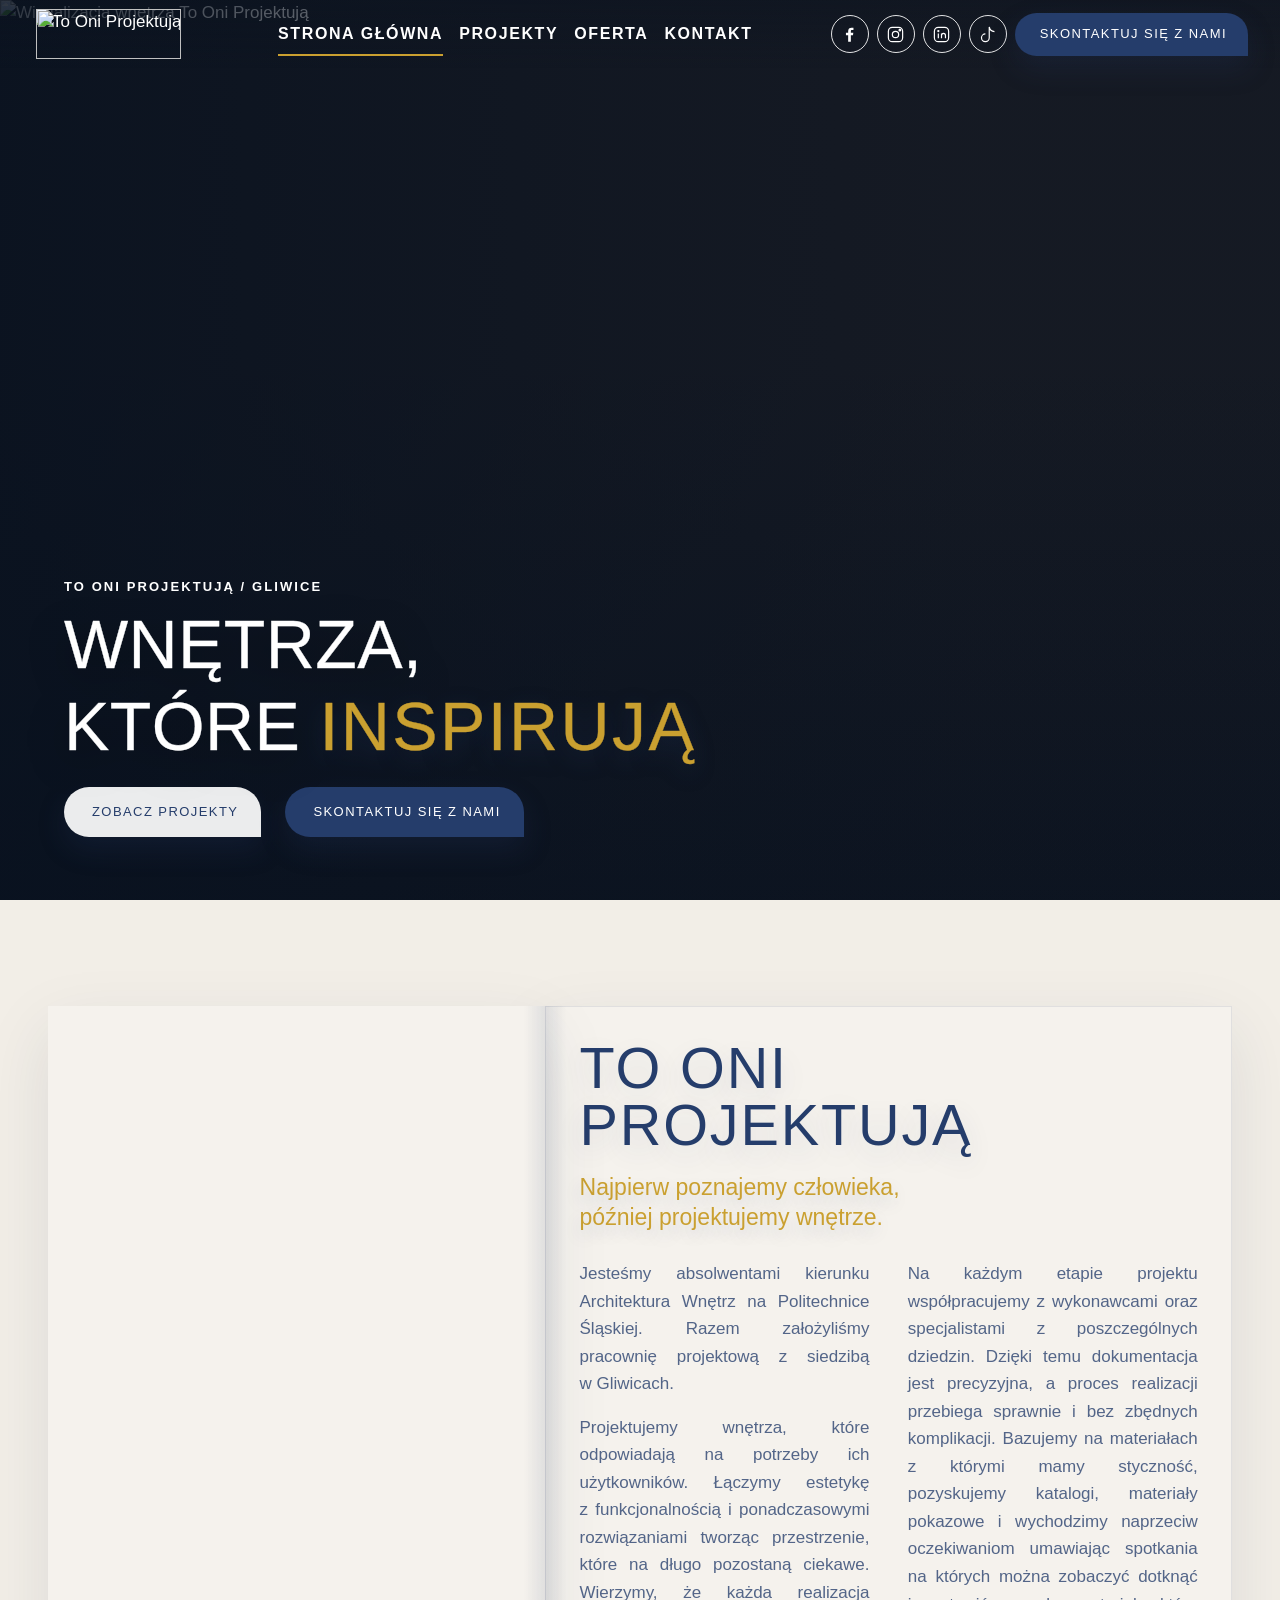
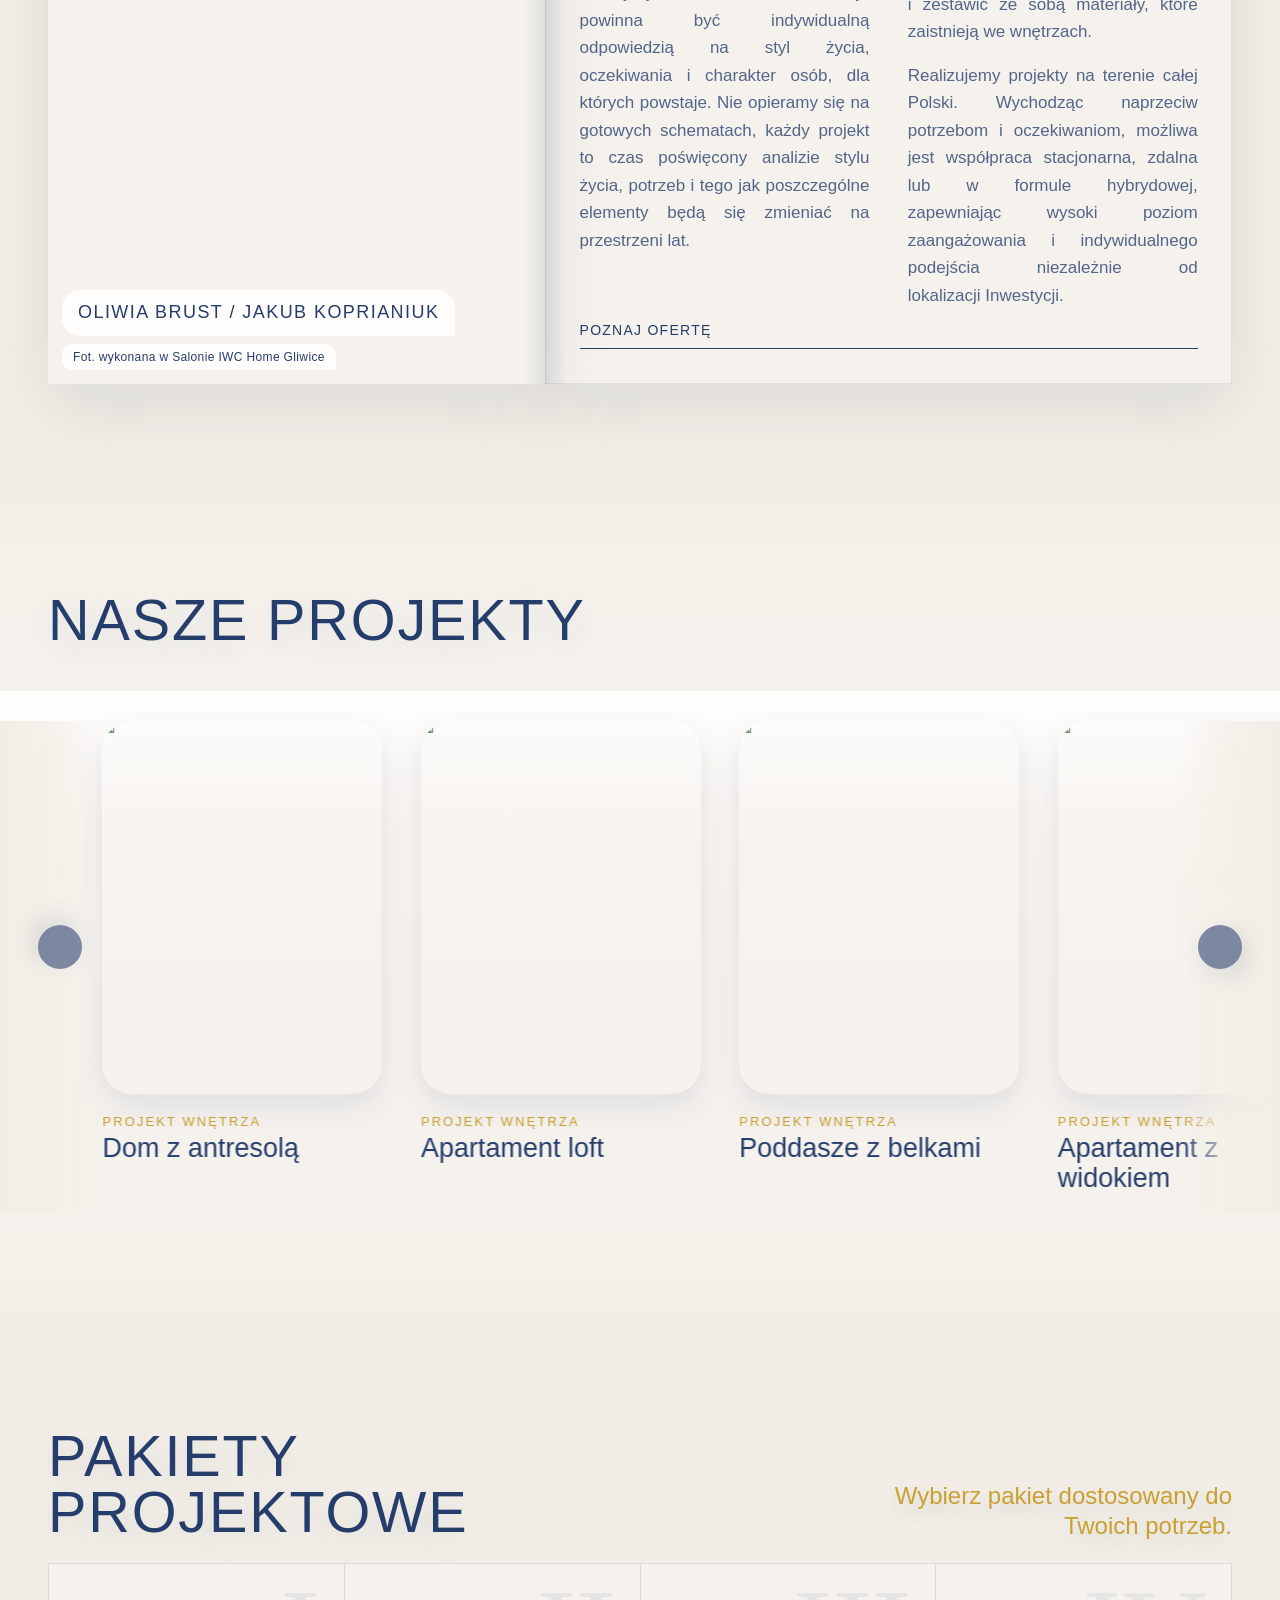
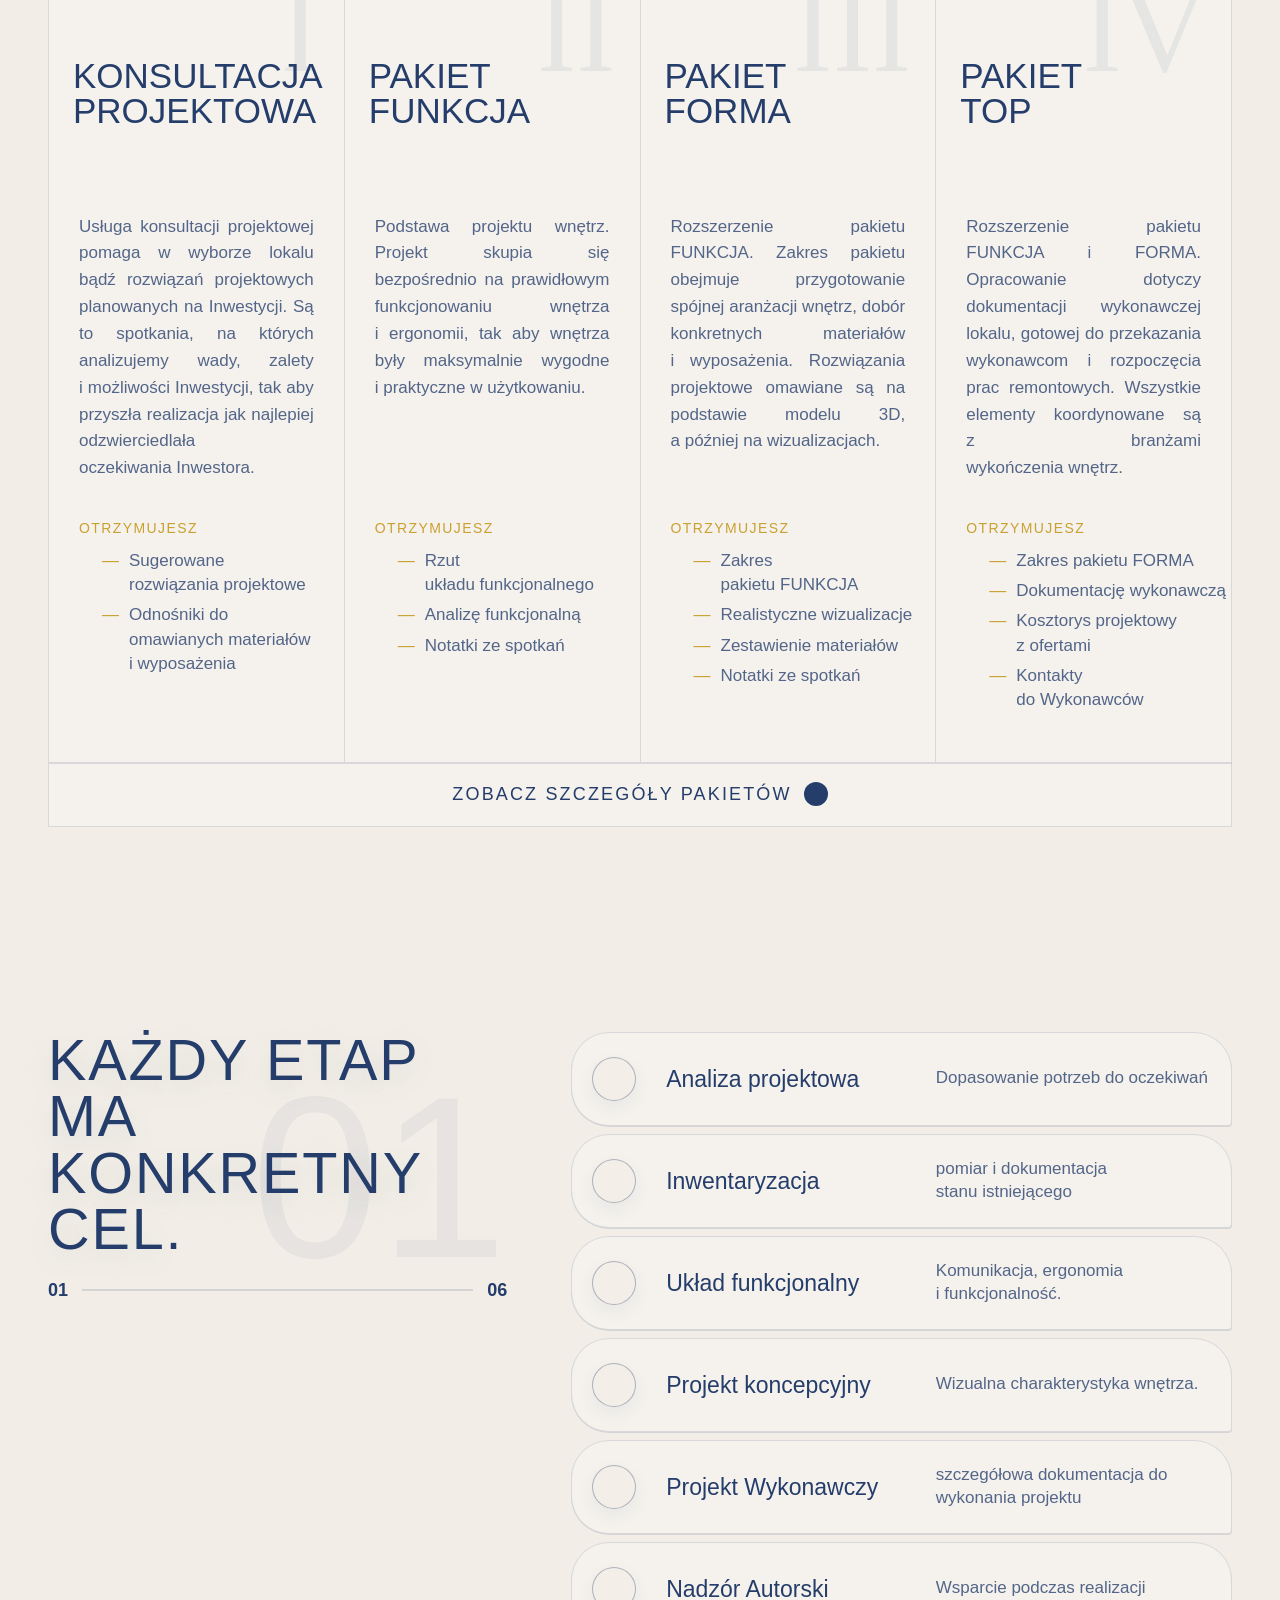
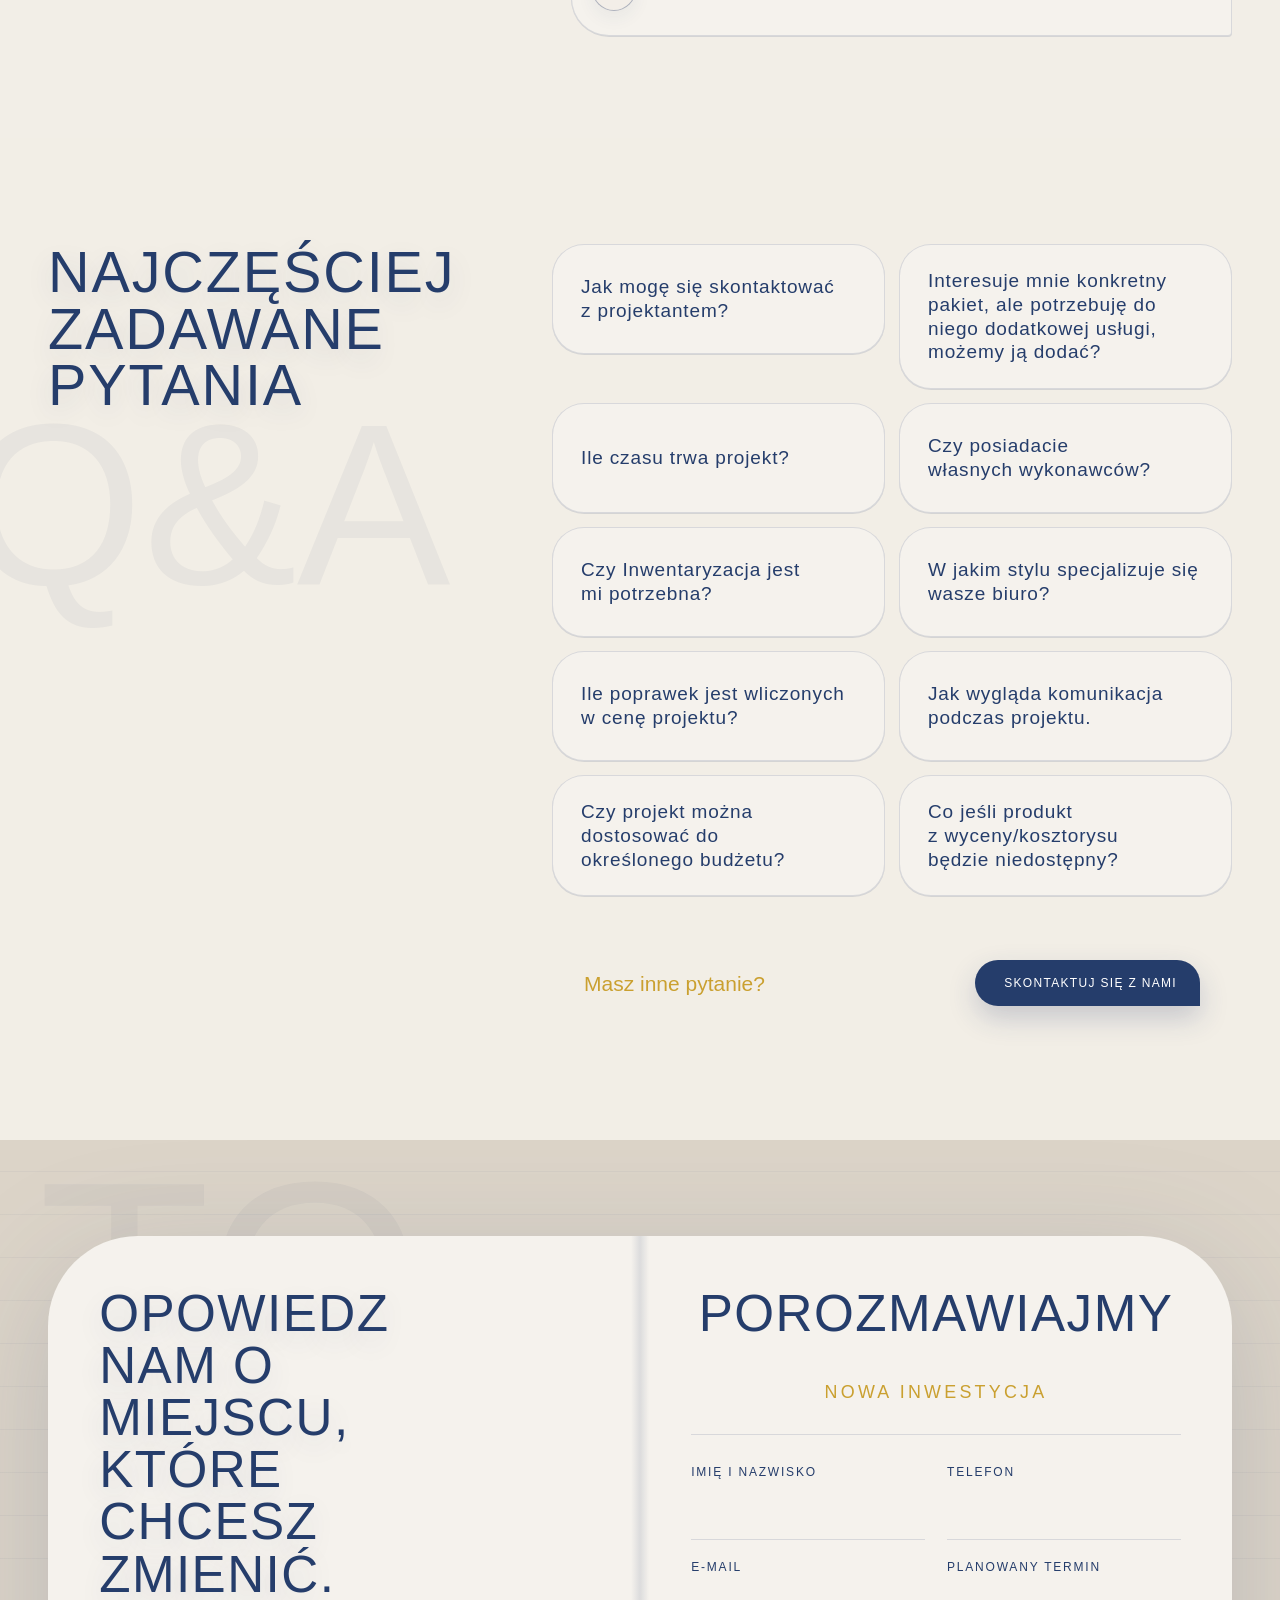
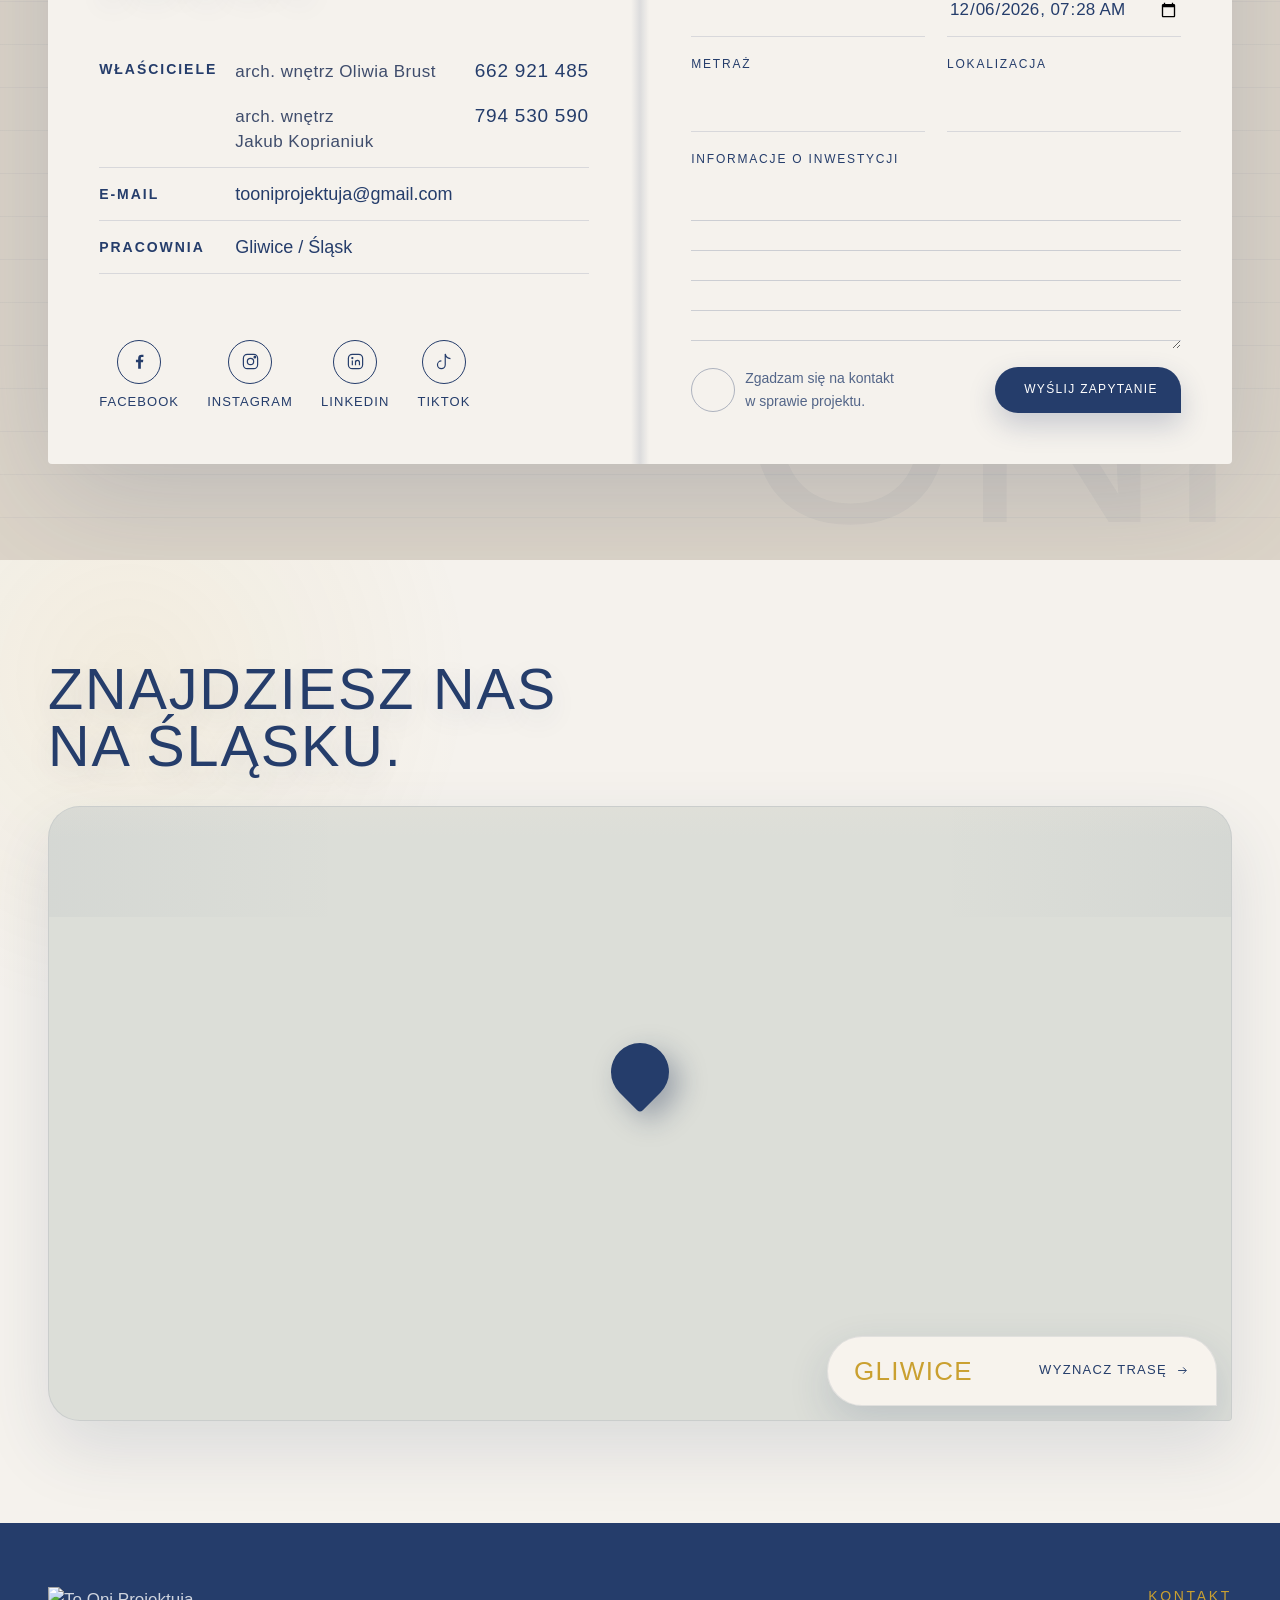
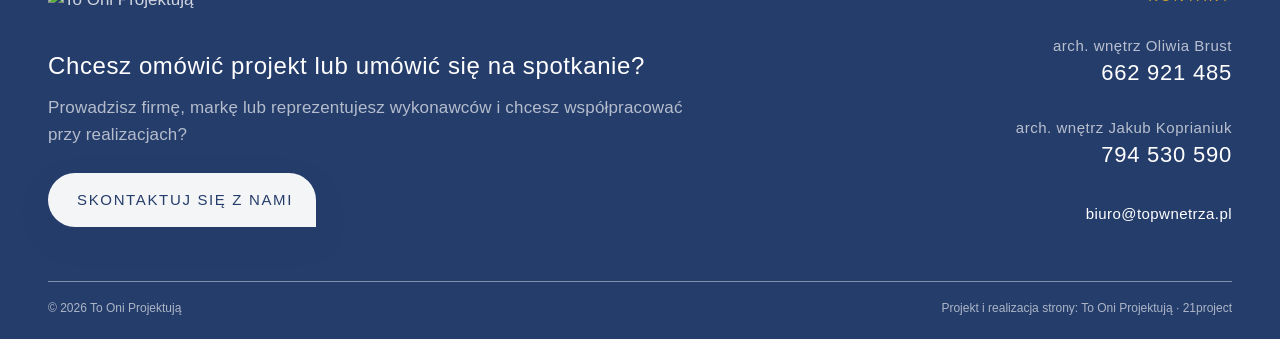
==== commit 731c17d6: "Tymczasowy pomiar klatek i krokow karuzeli (?pomiar=1) Co-Authored-By: Claude Opus 5.5 <noreply@anth" ====
--- a/index.html
+++ b/index.html
@@ -18,7 +18,7 @@
 <link href="top-logo-znak.png?v=20260929a" rel="icon" type="image/png"/>
 <link as="font" crossorigin="" href="isocpeur.ttf" rel="preload" type="font/ttf"/>
 <link as="font" crossorigin="" href="gill-sans-mt.ttf" rel="preload" type="font/ttf"/>
-<link href="style.css?v=20261118d" rel="stylesheet"/>
+<link href="style.css?v=20261118e" rel="stylesheet"/>
 <script type="application/ld+json">
    {"@context":"https://schema.org","@type":"InteriorDesigner","name":"To Oni Projektują","url":"https://jakubskrzypiec.github.io/tooniprojektujaa/","image":"https://jakubskrzypiec.github.io/tooniprojektujaa/hero-generated.jpg","telephone":"+48 794 530 590","email":"tooniprojektuja@gmail.com","address":{"@type":"PostalAddress","addressLocality":"Gliwice","addressCountry":"PL"},"areaServed":"Polska","sameAs":["https://www.instagram.com/to_oni_projektuja/","https://www.facebook.com/61583774015406/","https://www.linkedin.com/company/topwnetrza/","https://www.tiktok.com/@to.oni.projektuj"]}
   </script>
@@ -845,7 +845,7 @@
 </div>
 </div>
 <script src="dzielenie-pl.js?v=20260929a"></script>
-<script src="script.js?v=20261118d">
+<script src="script.js?v=20261118e">
 </script>
 </body>
 </html>
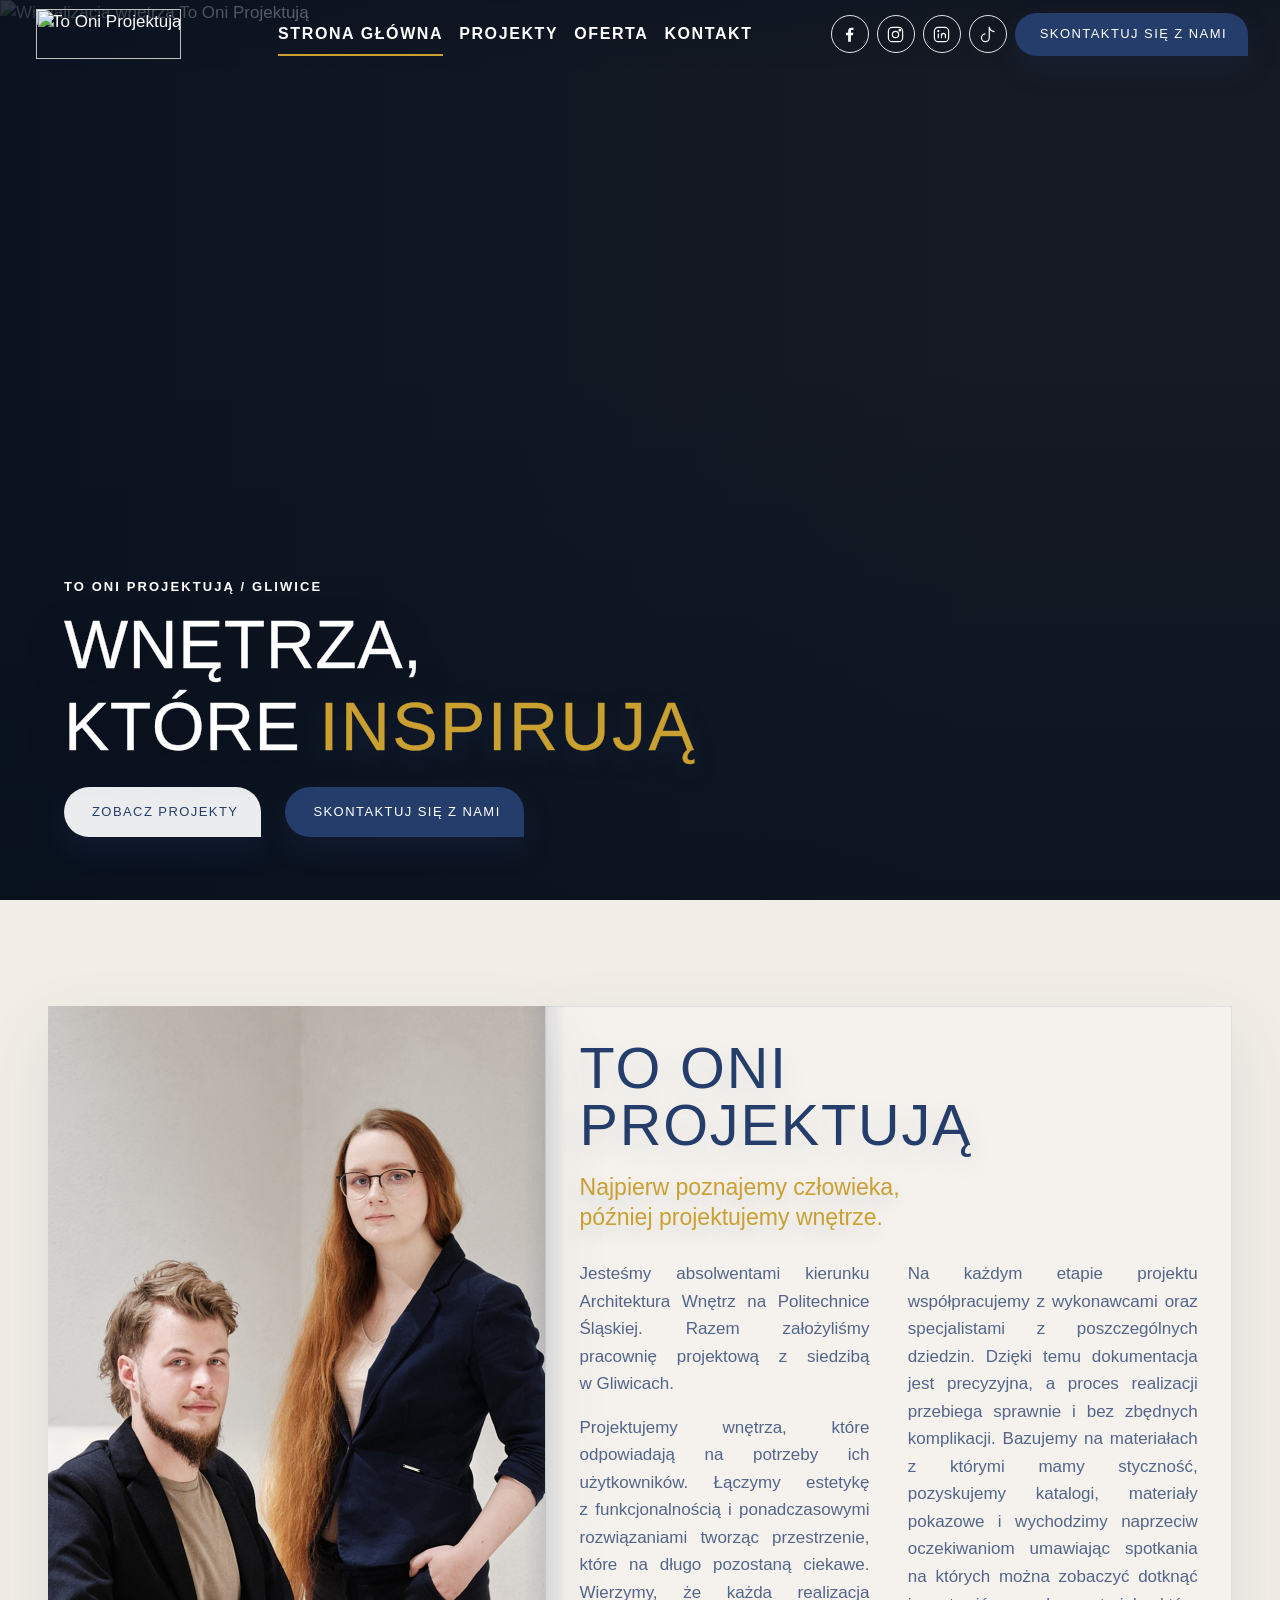
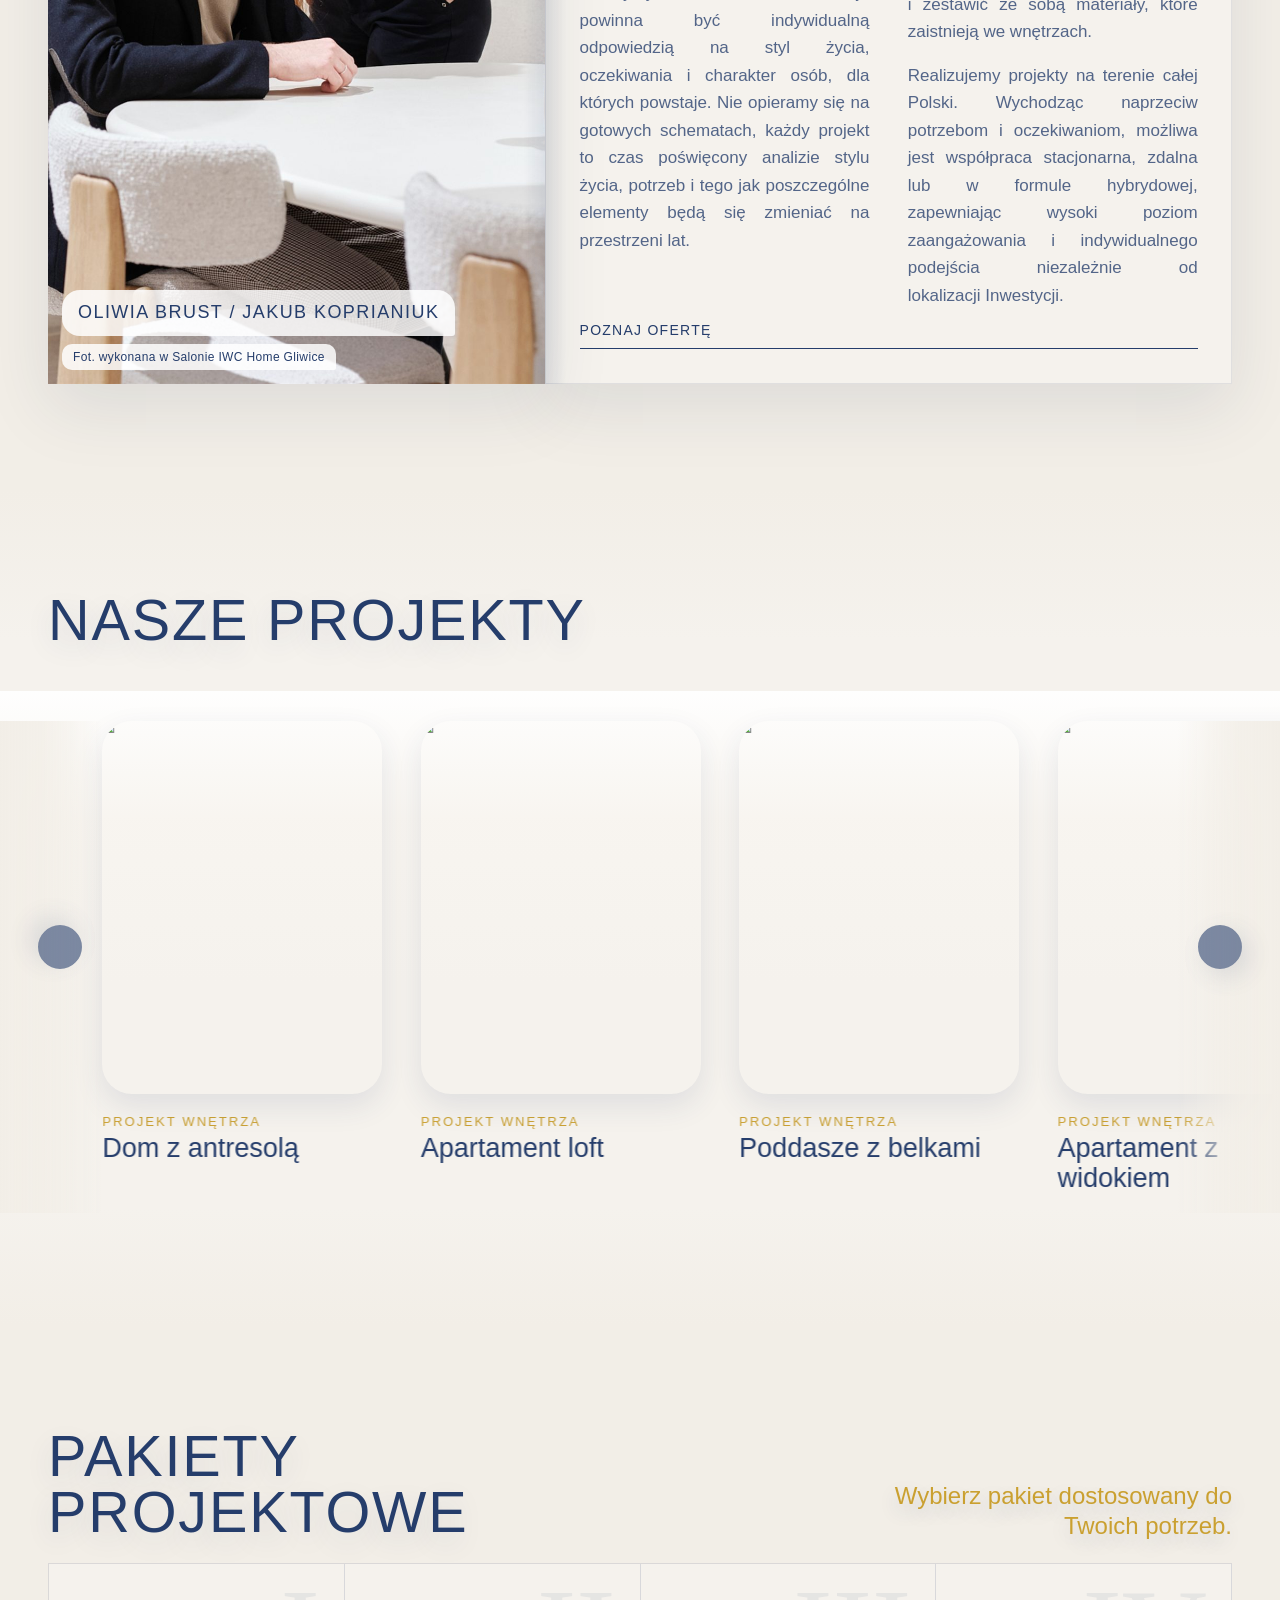
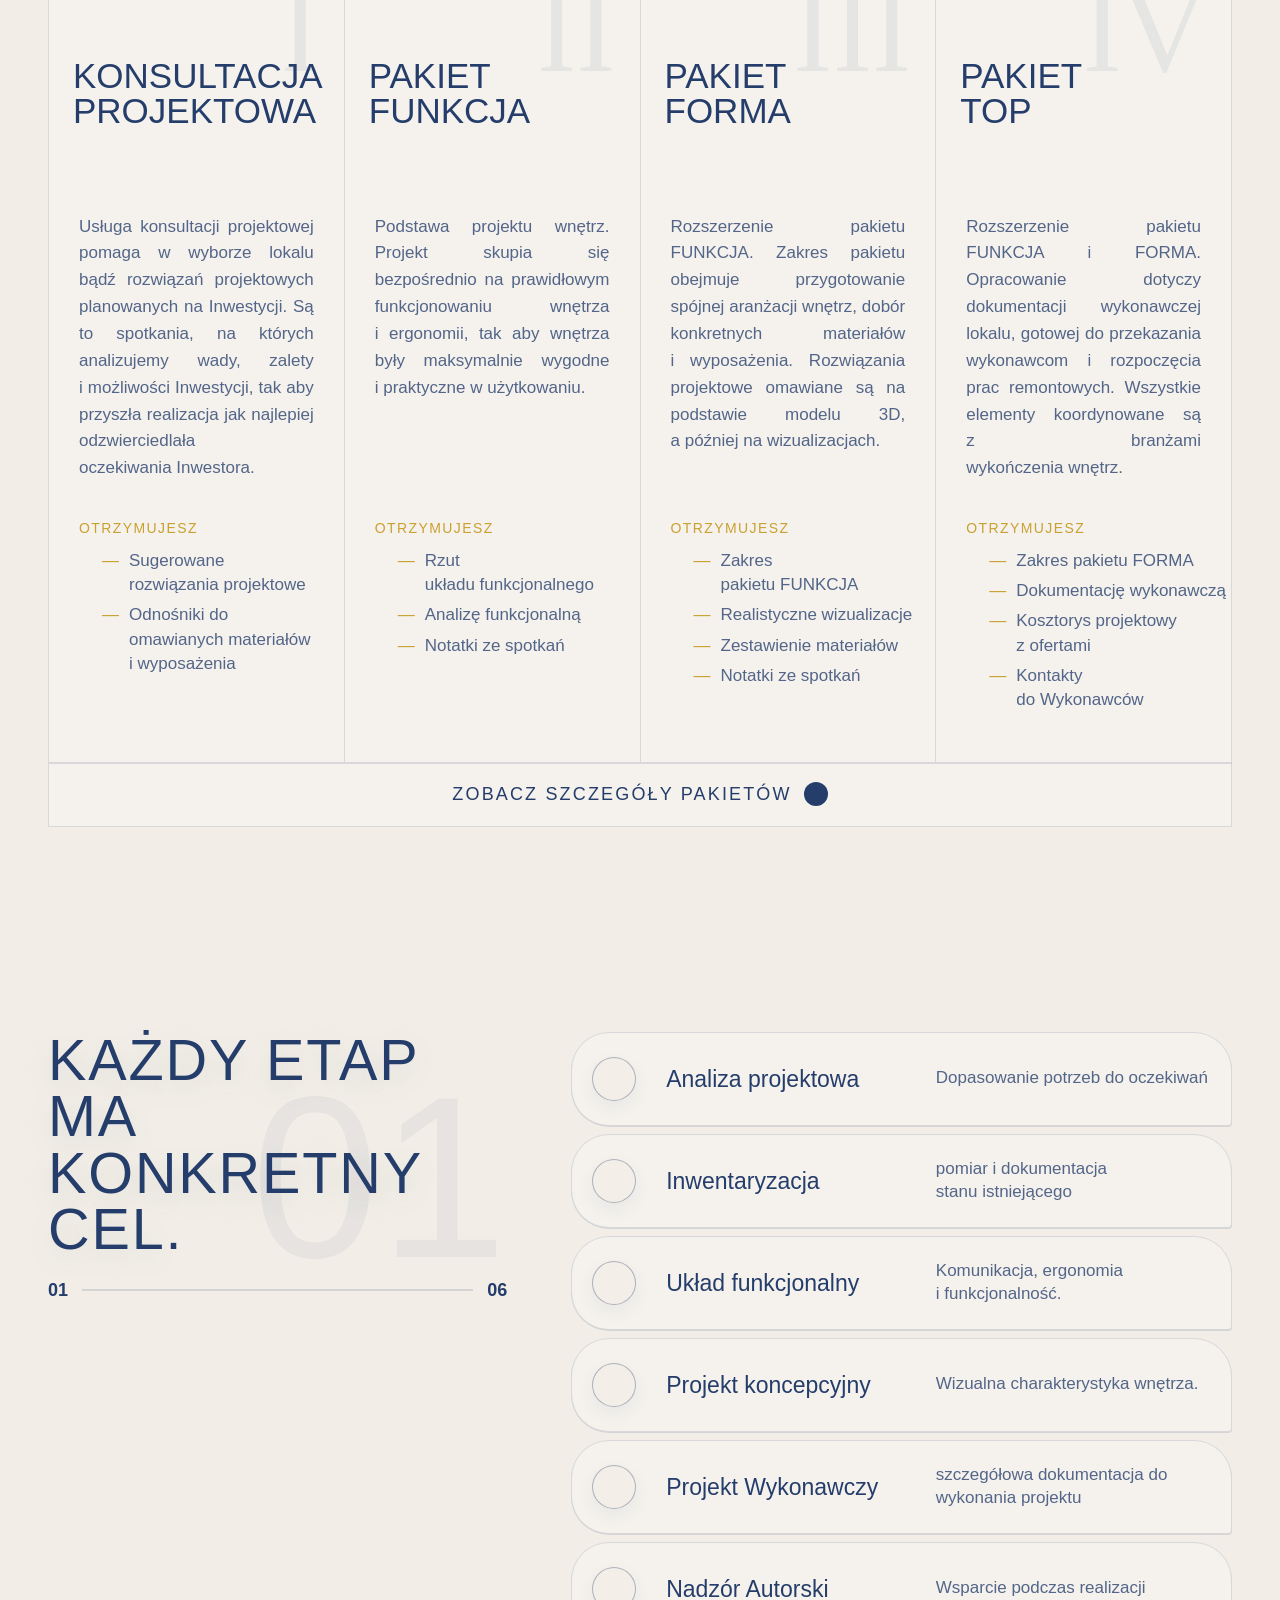
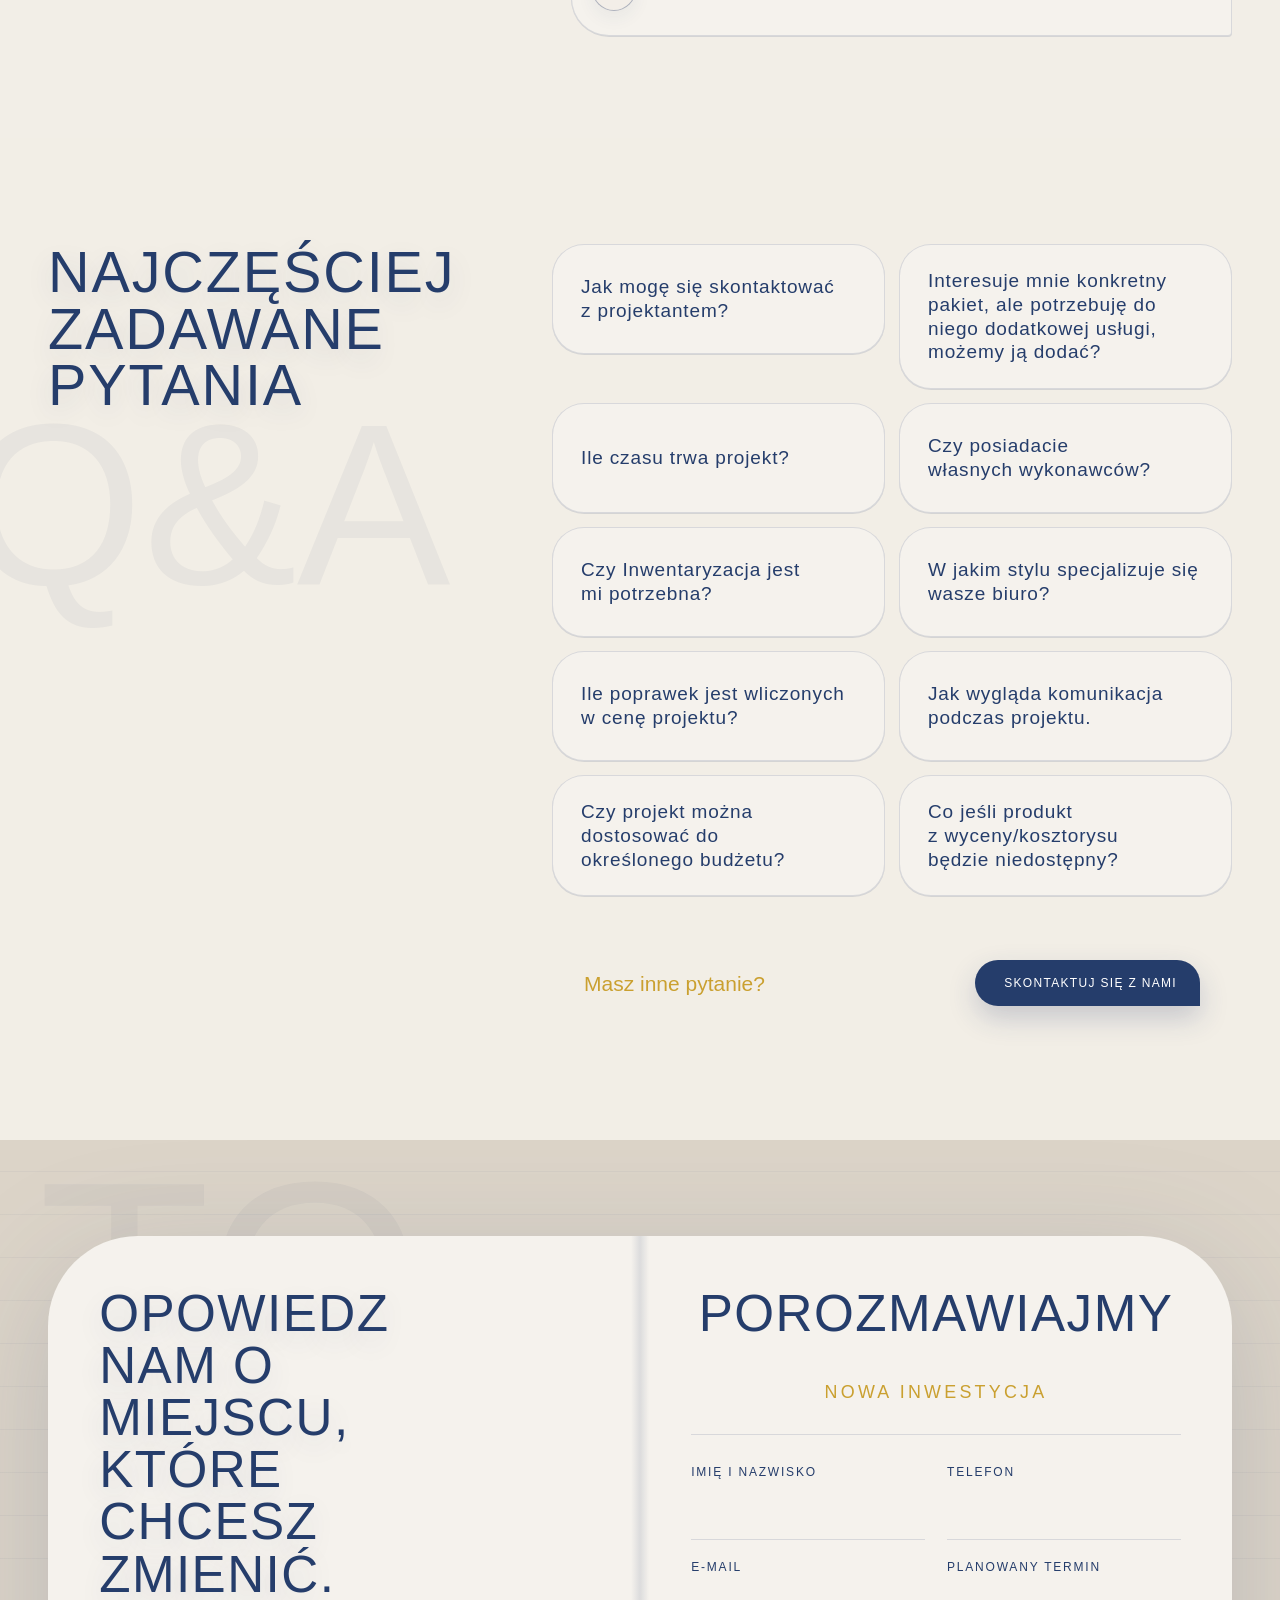
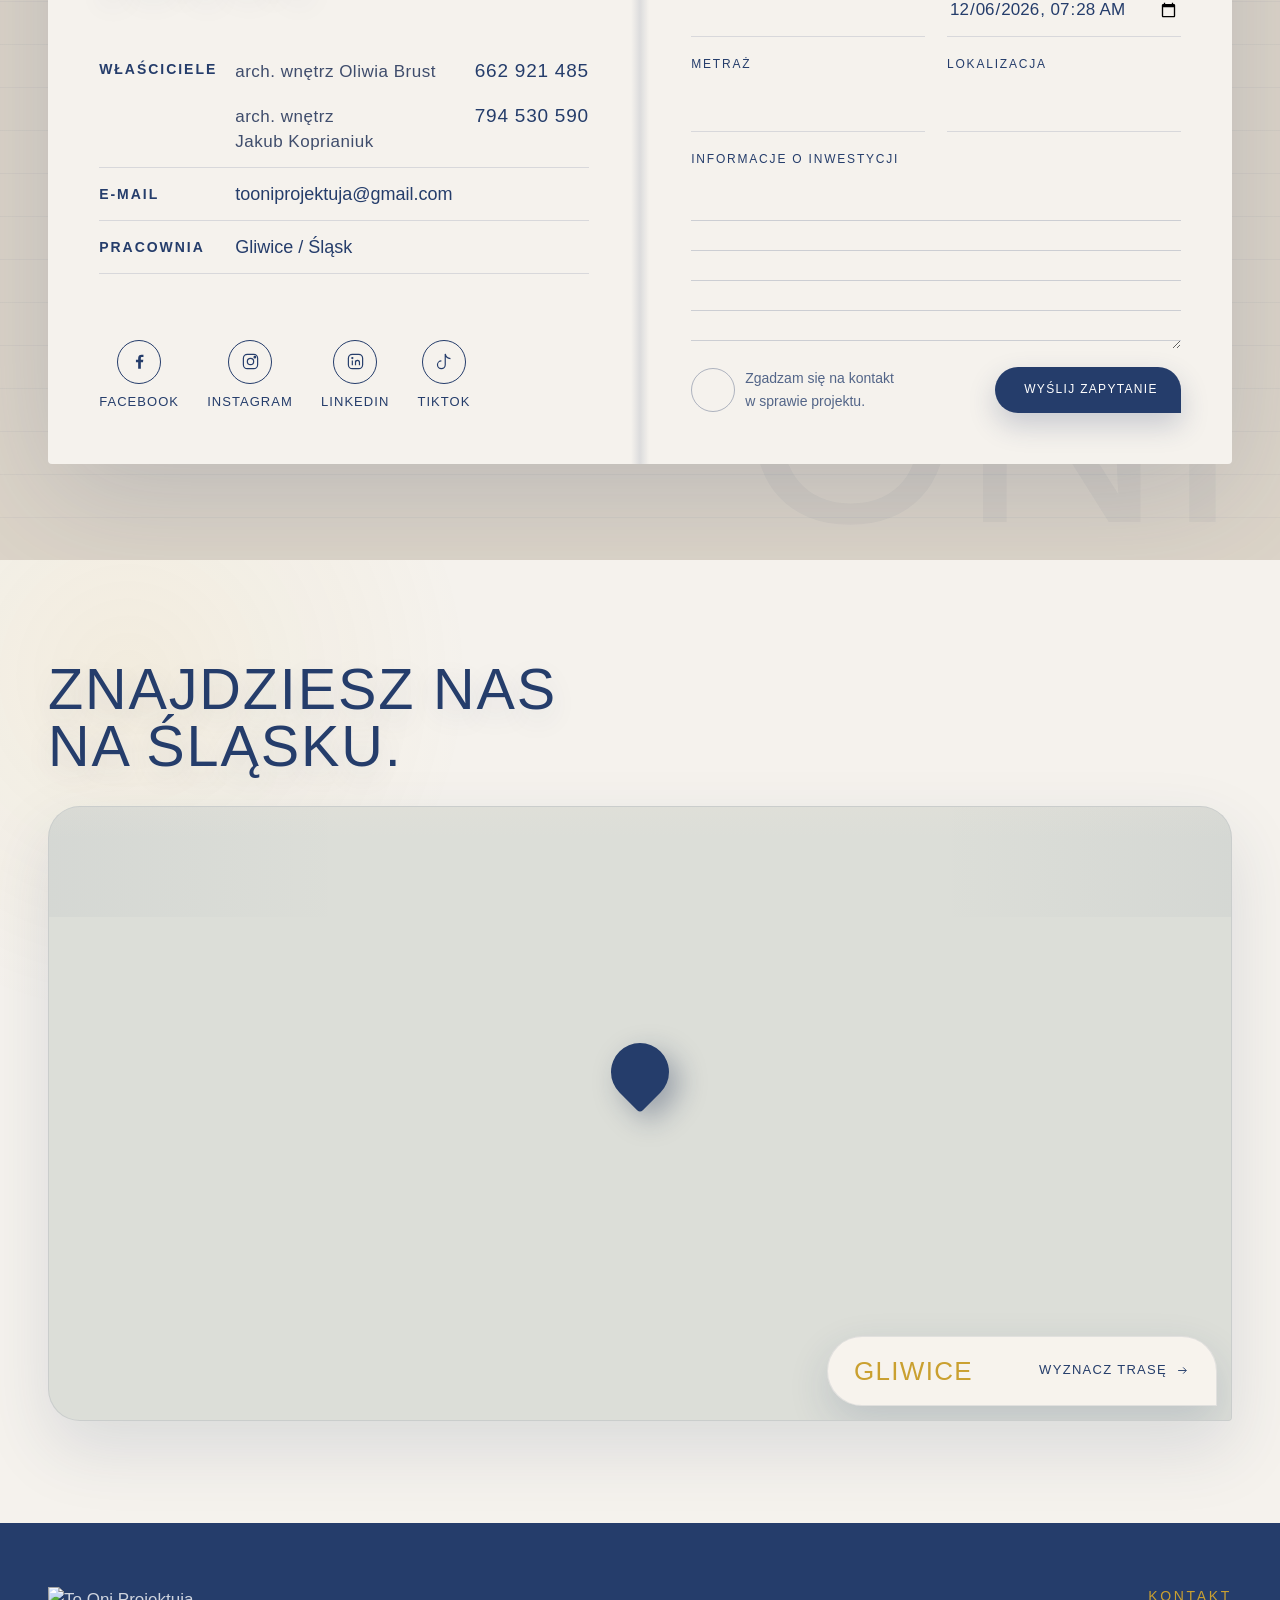
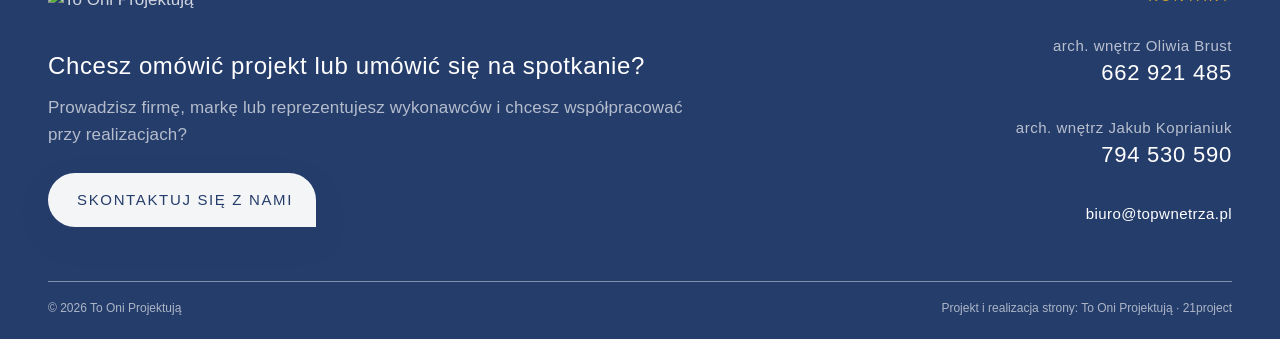
==== commit a44b4a4e: "Karuzela: w Firefoksie ok. 20 px/s (czestsze kroki), pomiar usuniety Pomiar w Firefoksie Jakuba: kro" ====
--- a/index.html
+++ b/index.html
@@ -18,7 +18,7 @@
 <link href="top-logo-znak.png?v=20260929a" rel="icon" type="image/png"/>
 <link as="font" crossorigin="" href="isocpeur.ttf" rel="preload" type="font/ttf"/>
 <link as="font" crossorigin="" href="gill-sans-mt.ttf" rel="preload" type="font/ttf"/>
-<link href="style.css?v=20261118e" rel="stylesheet"/>
+<link href="style.css?v=20261118f" rel="stylesheet"/>
 <script type="application/ld+json">
    {"@context":"https://schema.org","@type":"InteriorDesigner","name":"To Oni Projektują","url":"https://jakubskrzypiec.github.io/tooniprojektujaa/","image":"https://jakubskrzypiec.github.io/tooniprojektujaa/hero-generated.jpg","telephone":"+48 794 530 590","email":"tooniprojektuja@gmail.com","address":{"@type":"PostalAddress","addressLocality":"Gliwice","addressCountry":"PL"},"areaServed":"Polska","sameAs":["https://www.instagram.com/to_oni_projektuja/","https://www.facebook.com/61583774015406/","https://www.linkedin.com/company/topwnetrza/","https://www.tiktok.com/@to.oni.projektuj"]}
   </script>
@@ -845,7 +845,7 @@
 </div>
 </div>
 <script src="dzielenie-pl.js?v=20260929a"></script>
-<script src="script.js?v=20261118e">
+<script src="script.js?v=20261118f">
 </script>
 </body>
 </html>
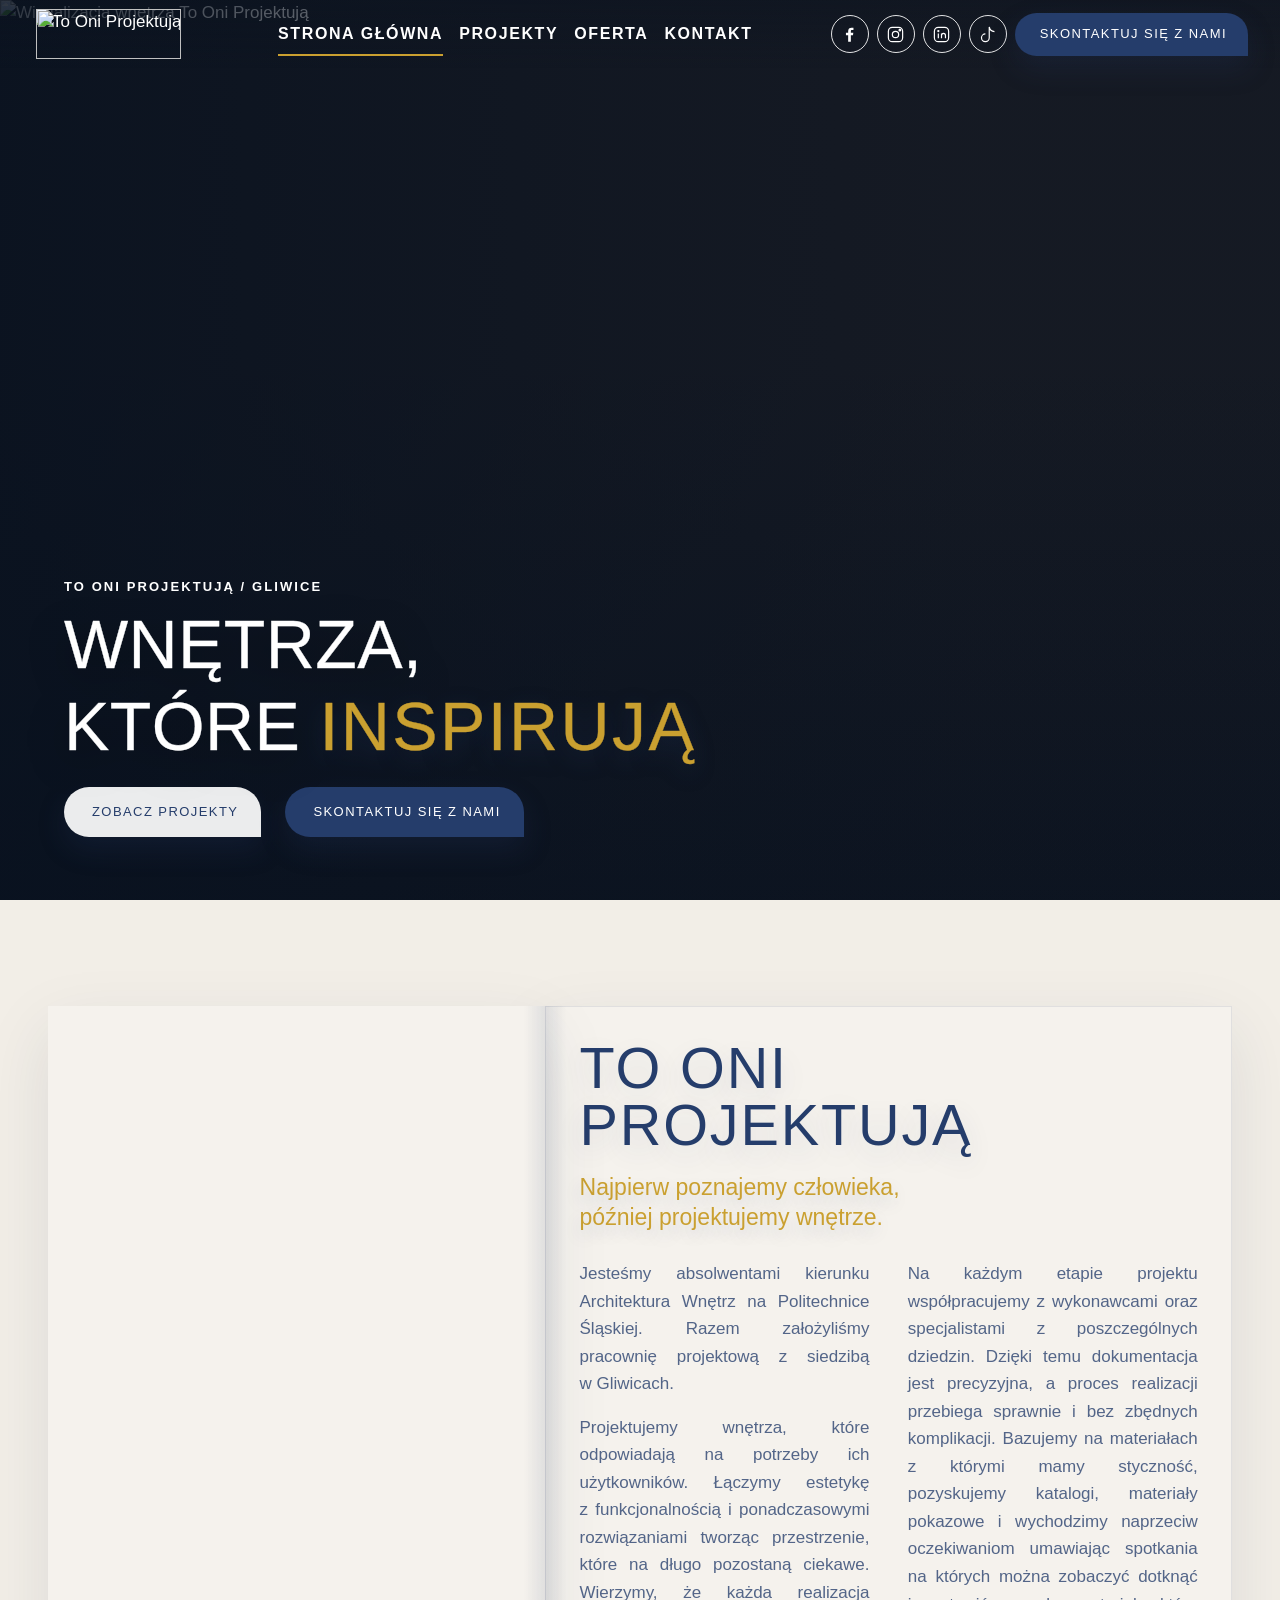
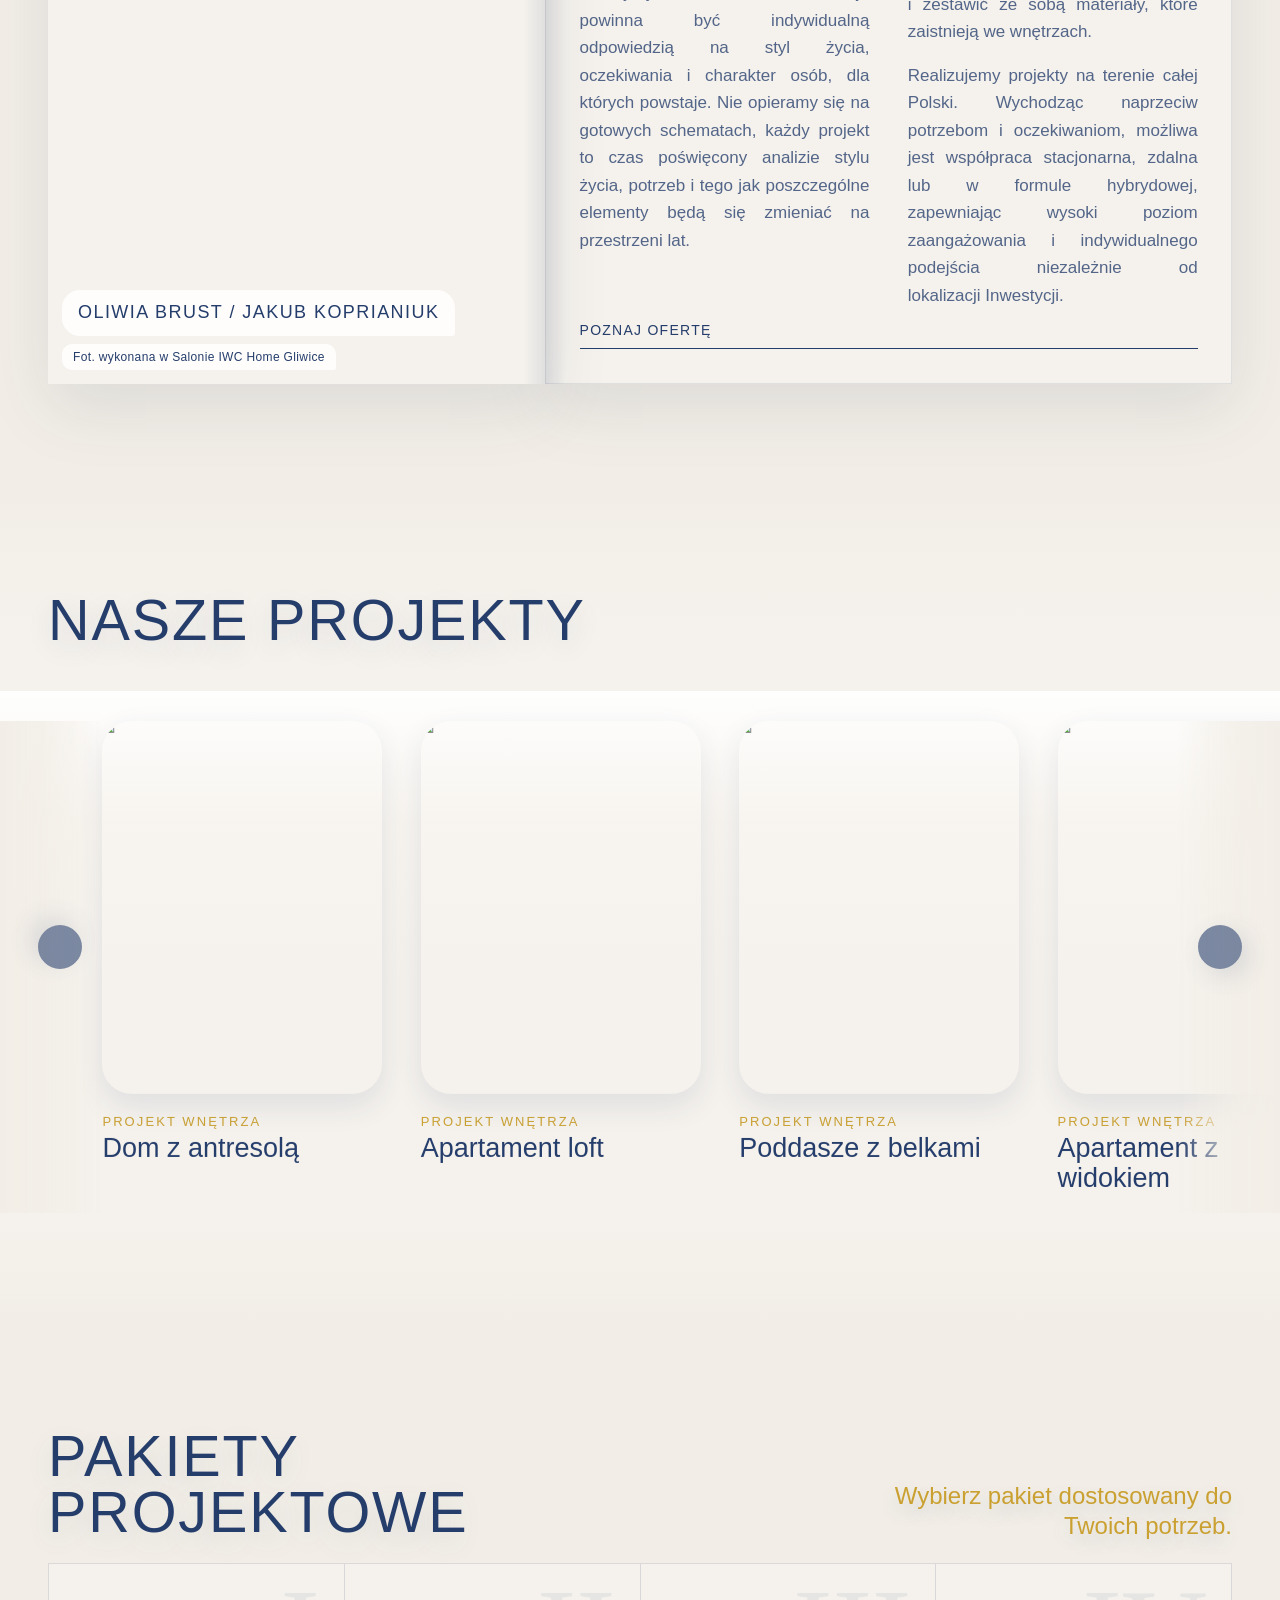
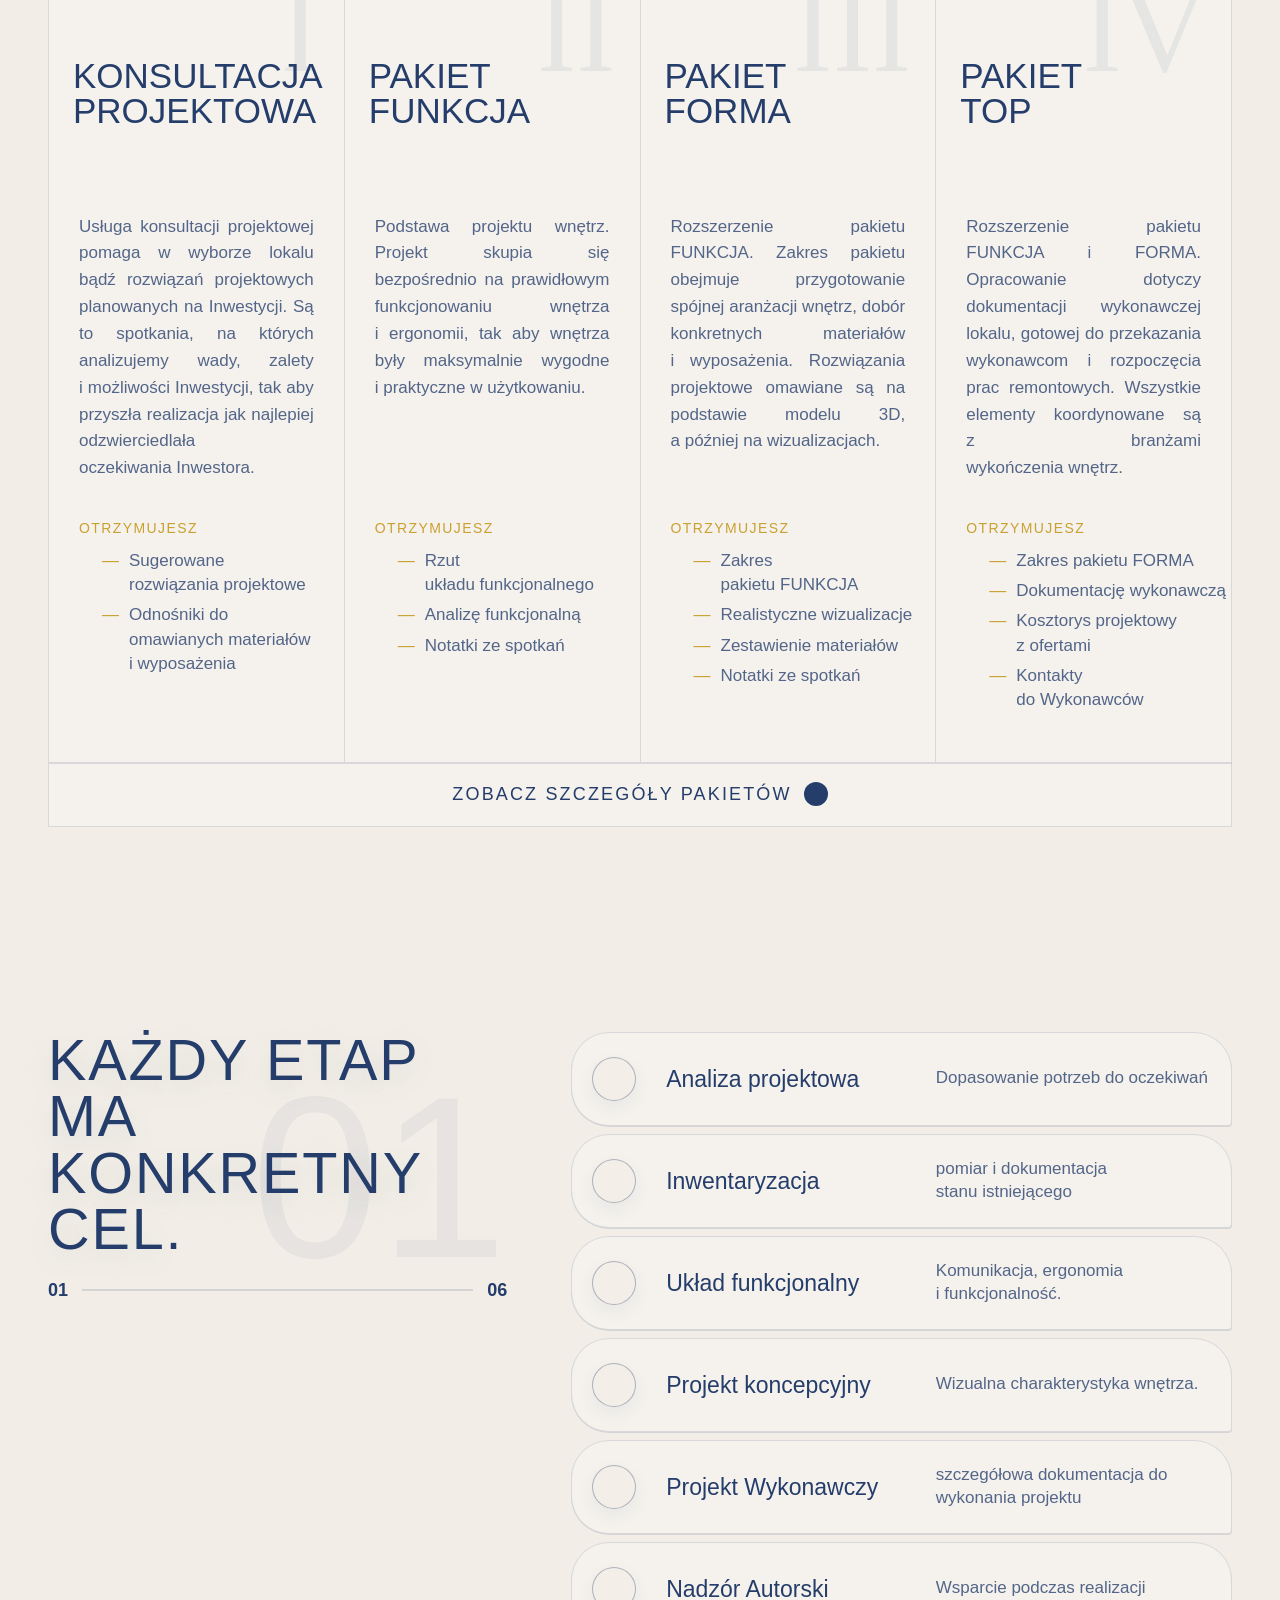
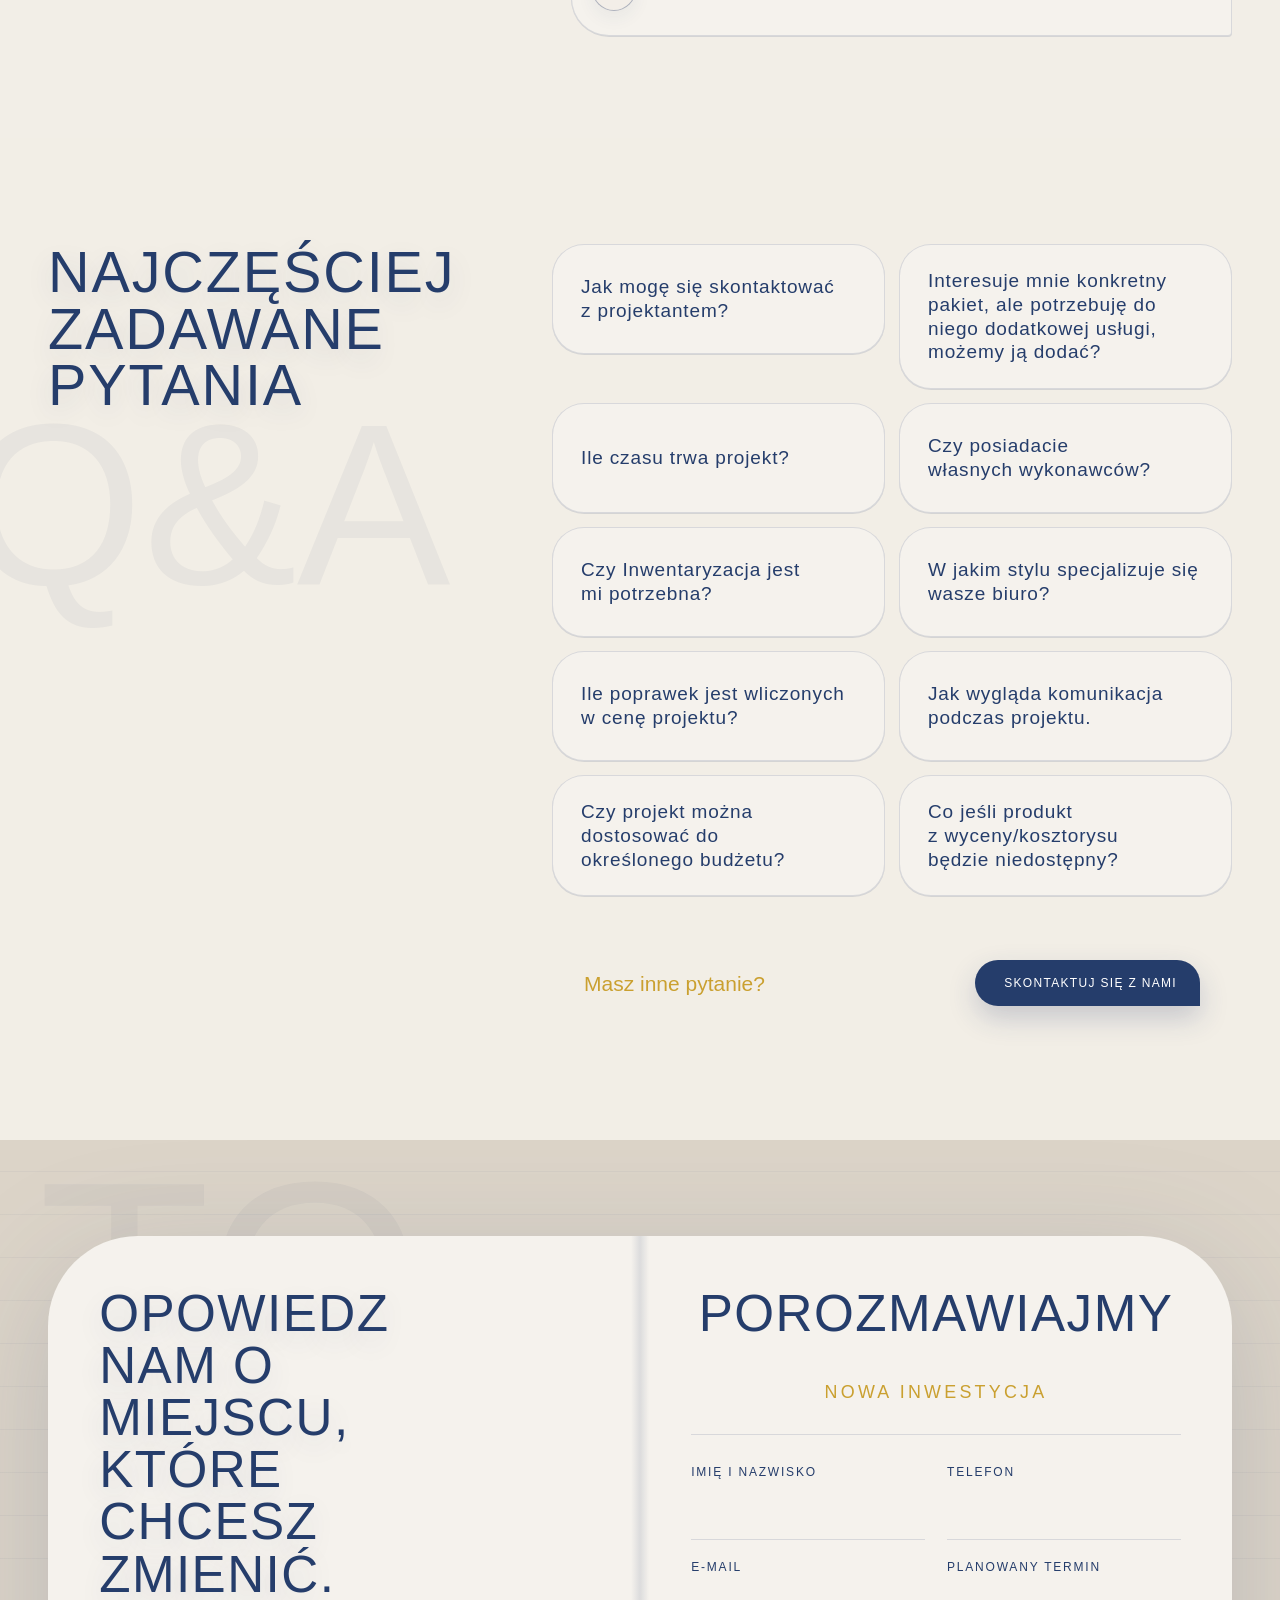
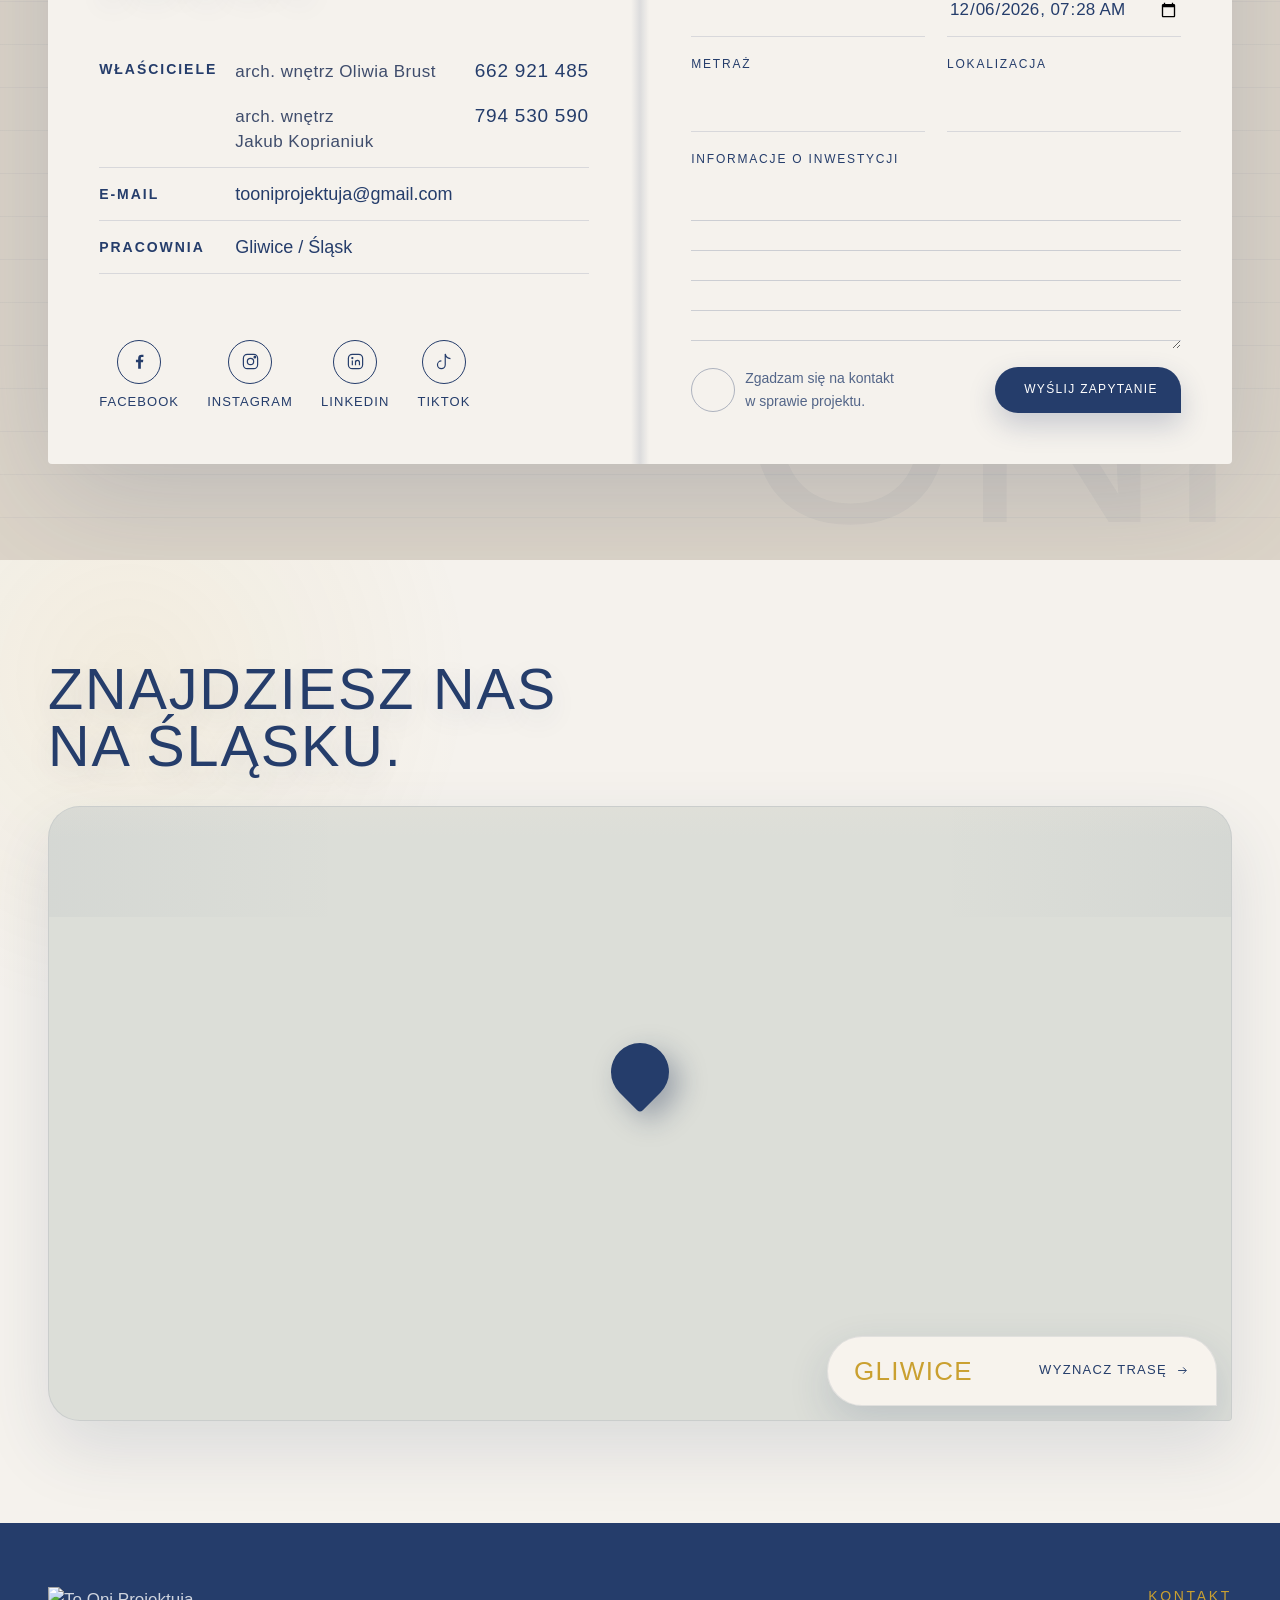
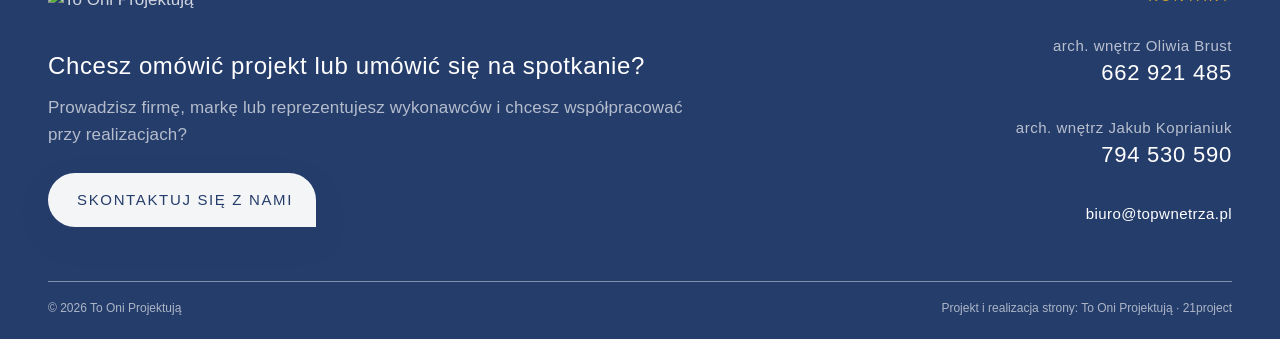
==== commit 3caa3745: "Karuzela: 30 px/s z minimalnym obrotem we wszystkich przegladarkach Wybor klientow (24.11) po porown" ====
--- a/index.html
+++ b/index.html
@@ -18,7 +18,7 @@
 <link href="top-logo-znak.png?v=20260929a" rel="icon" type="image/png"/>
 <link as="font" crossorigin="" href="isocpeur.ttf" rel="preload" type="font/ttf"/>
 <link as="font" crossorigin="" href="gill-sans-mt.ttf" rel="preload" type="font/ttf"/>
-<link href="style.css?v=20261118f" rel="stylesheet"/>
+<link href="style.css?v=20261124a" rel="stylesheet"/>
 <script type="application/ld+json">
    {"@context":"https://schema.org","@type":"InteriorDesigner","name":"To Oni Projektują","url":"https://jakubskrzypiec.github.io/tooniprojektujaa/","image":"https://jakubskrzypiec.github.io/tooniprojektujaa/hero-generated.jpg","telephone":"+48 794 530 590","email":"tooniprojektuja@gmail.com","address":{"@type":"PostalAddress","addressLocality":"Gliwice","addressCountry":"PL"},"areaServed":"Polska","sameAs":["https://www.instagram.com/to_oni_projektuja/","https://www.facebook.com/61583774015406/","https://www.linkedin.com/company/topwnetrza/","https://www.tiktok.com/@to.oni.projektuj"]}
   </script>
@@ -845,7 +845,7 @@
 </div>
 </div>
 <script src="dzielenie-pl.js?v=20260929a"></script>
-<script src="script.js?v=20261118f">
+<script src="script.js?v=20261124a">
 </script>
 </body>
 </html>
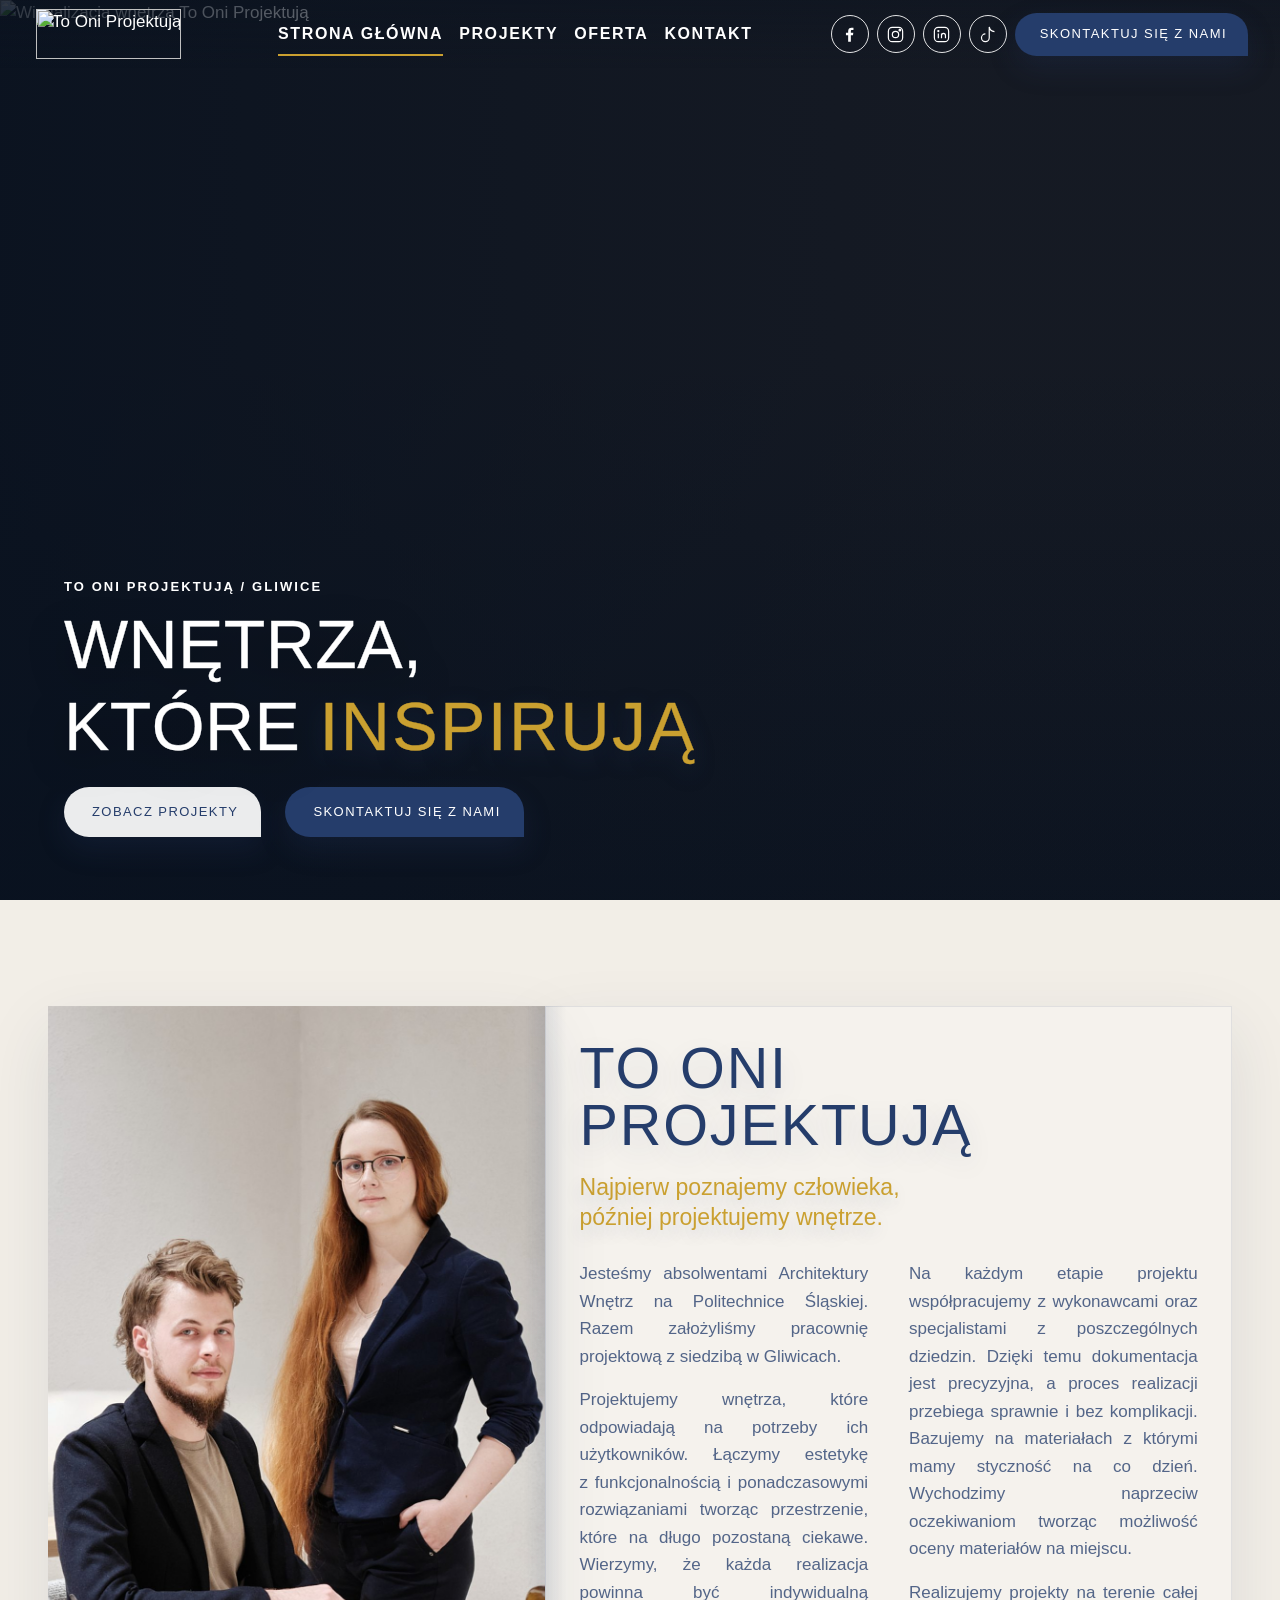
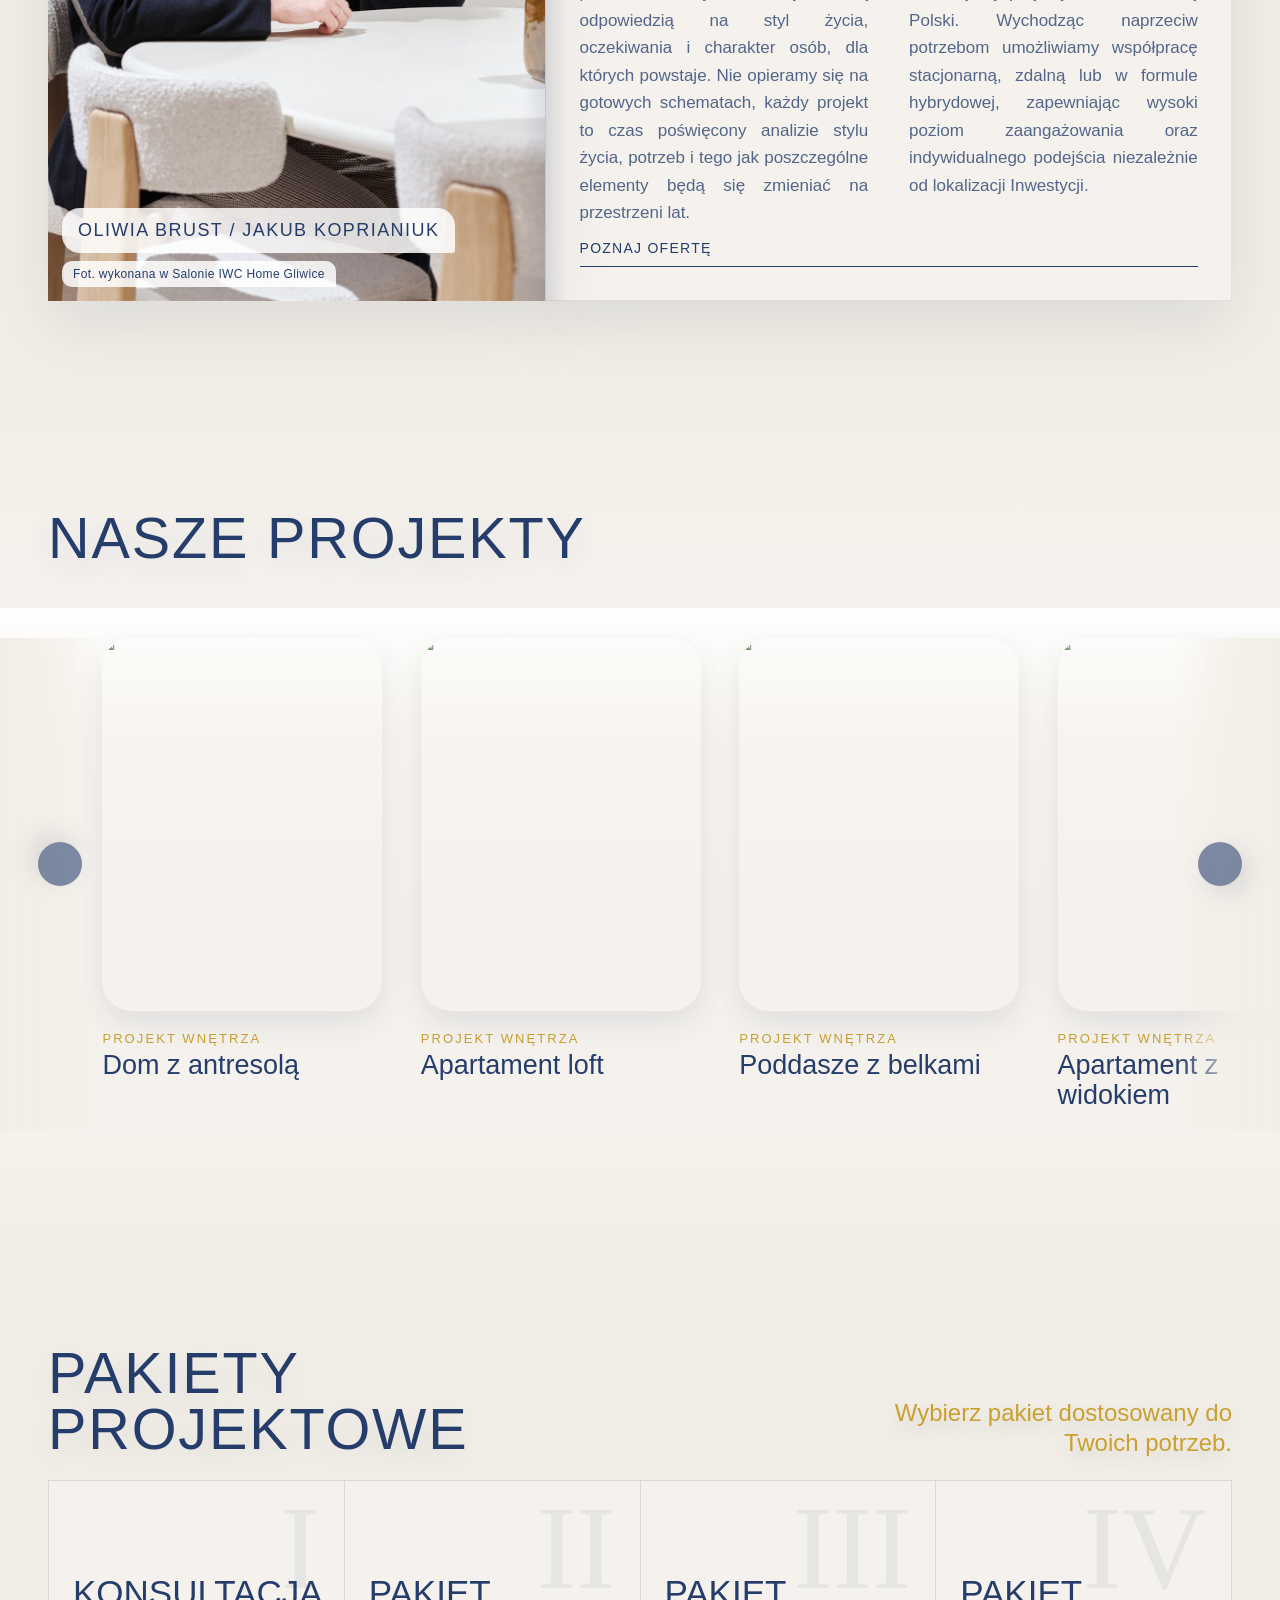
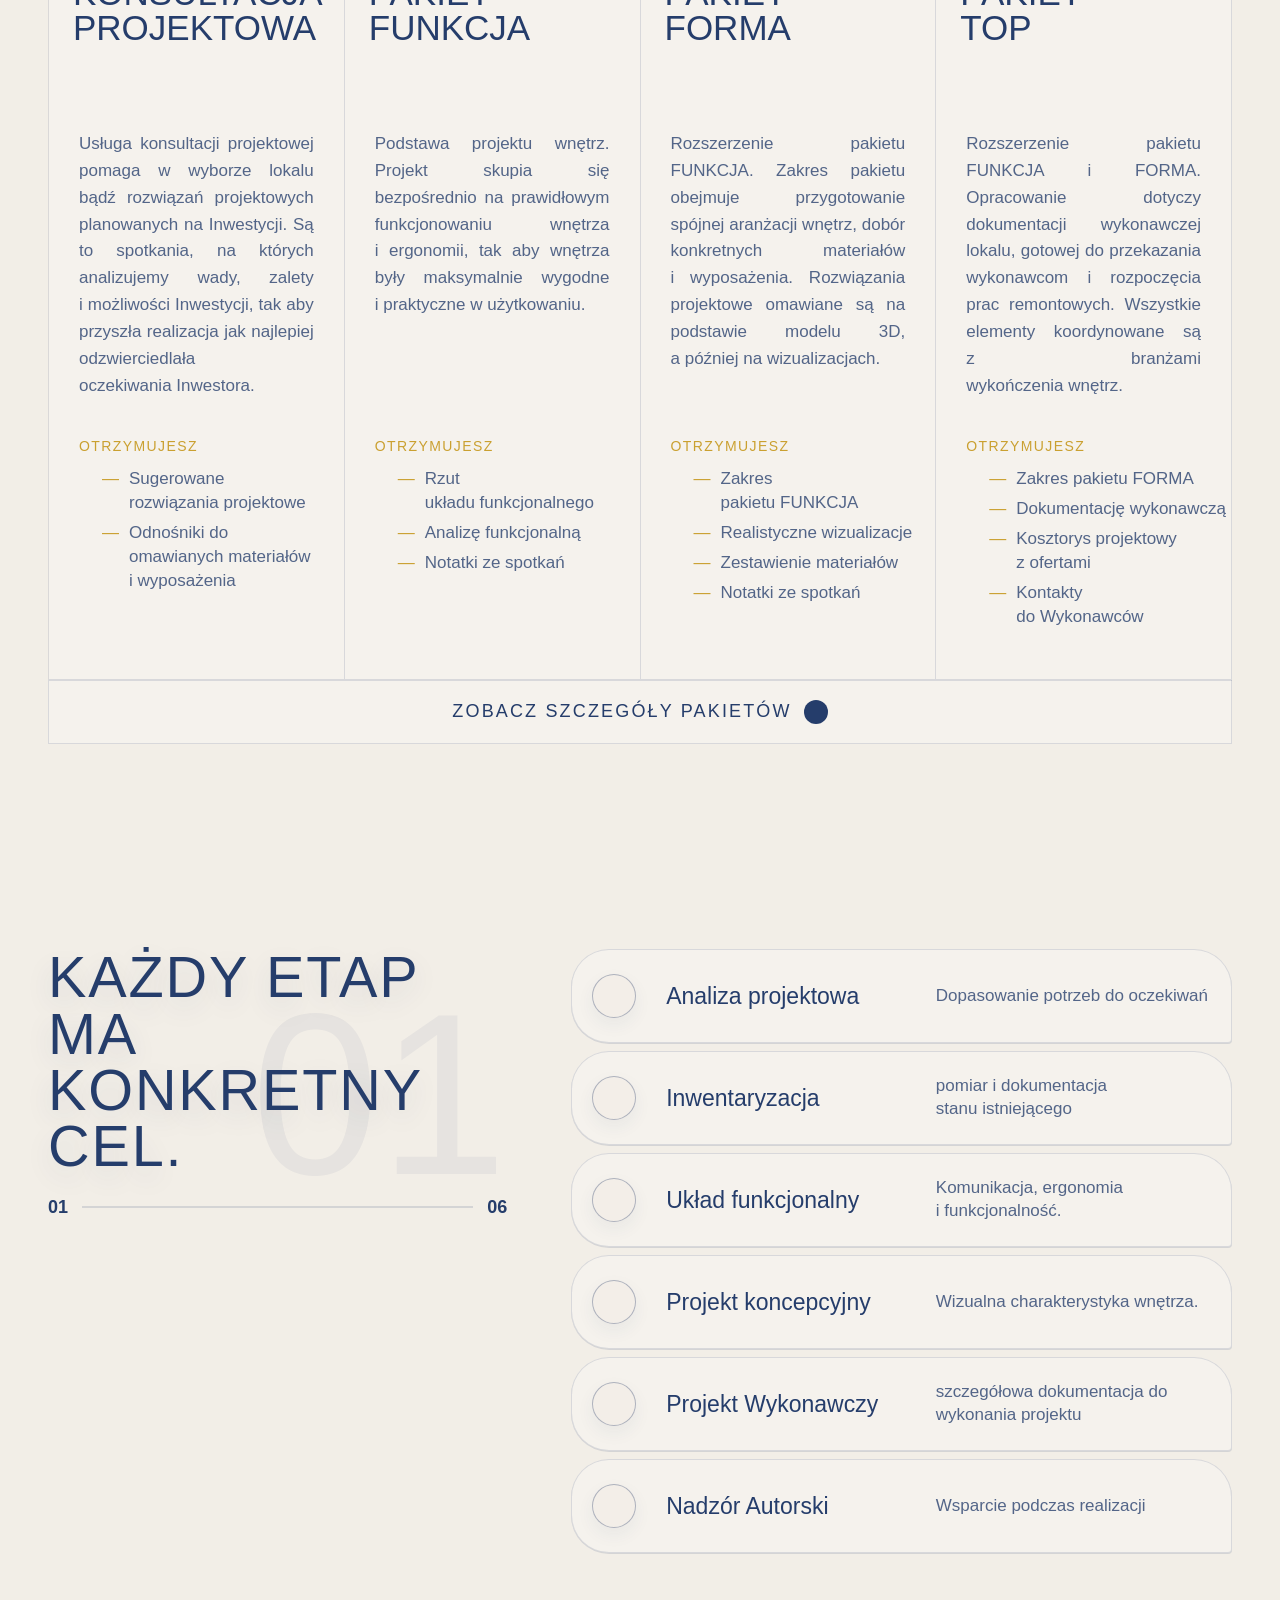
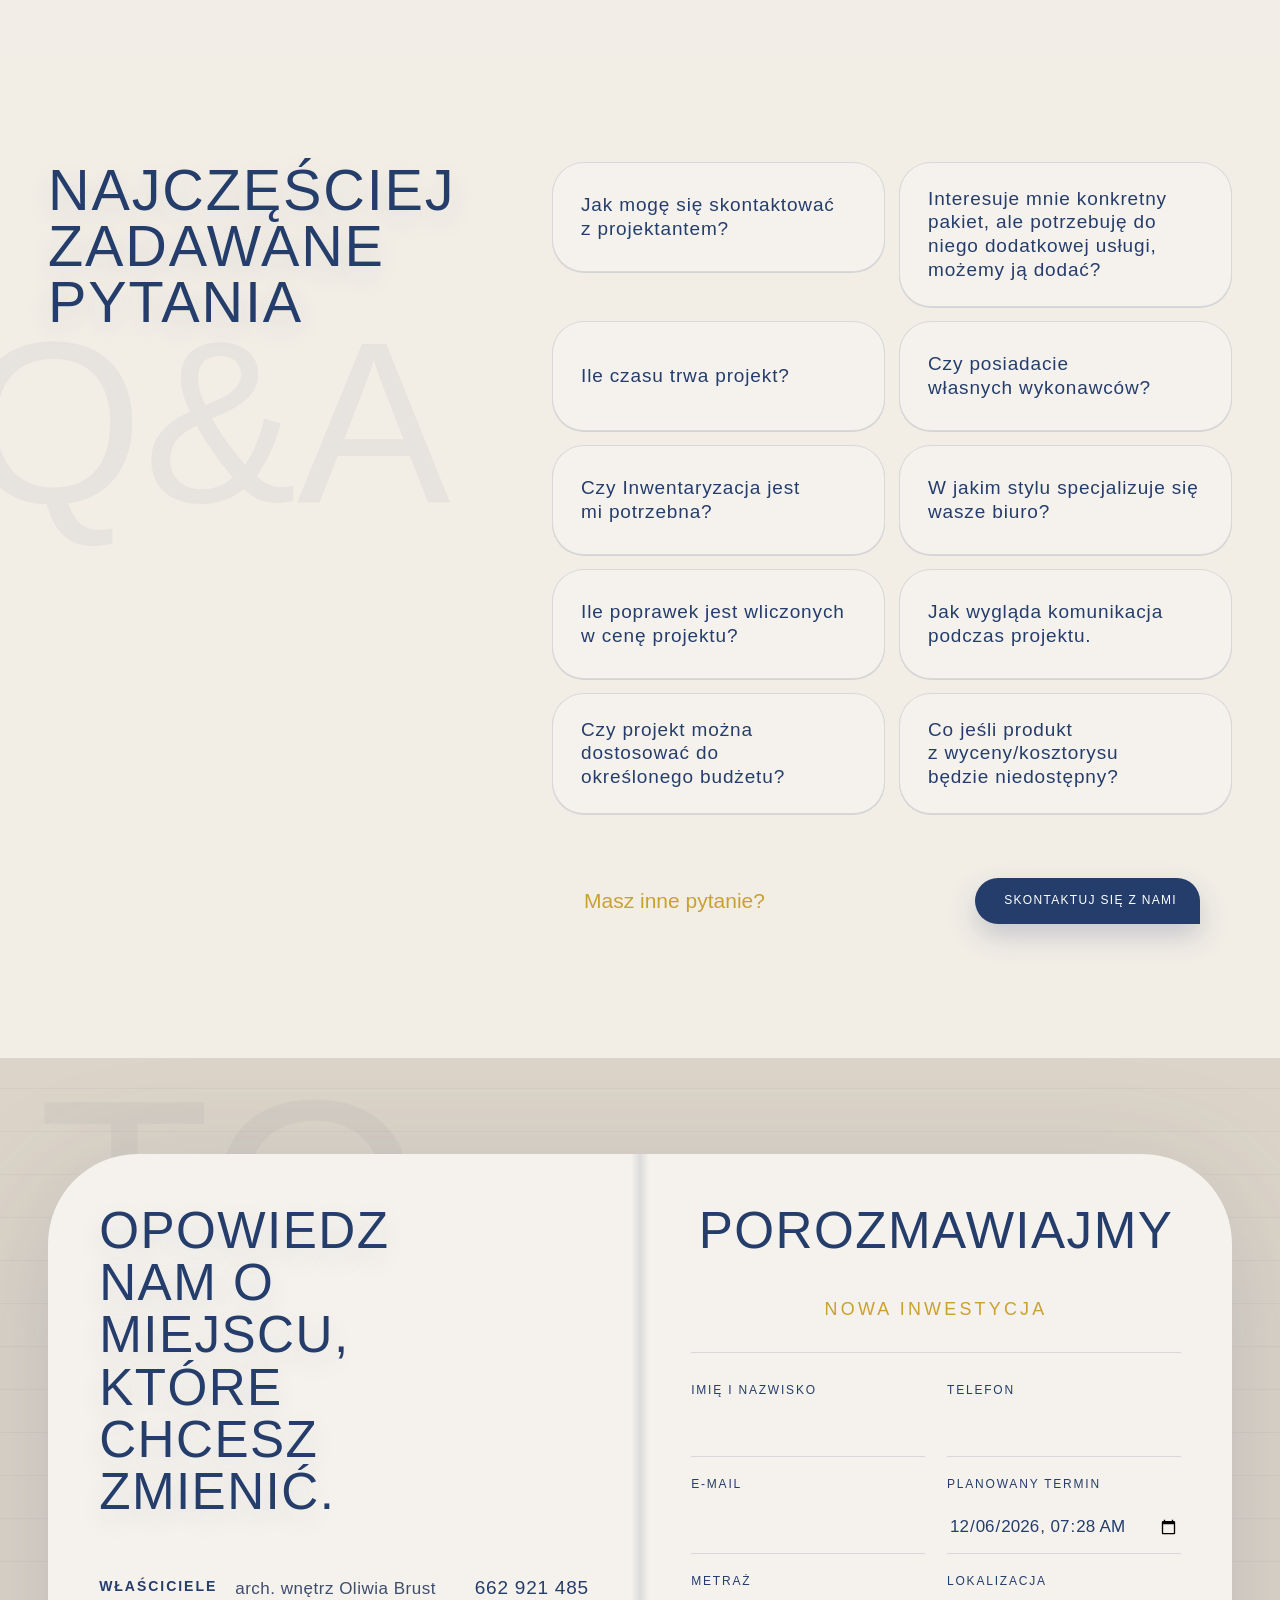
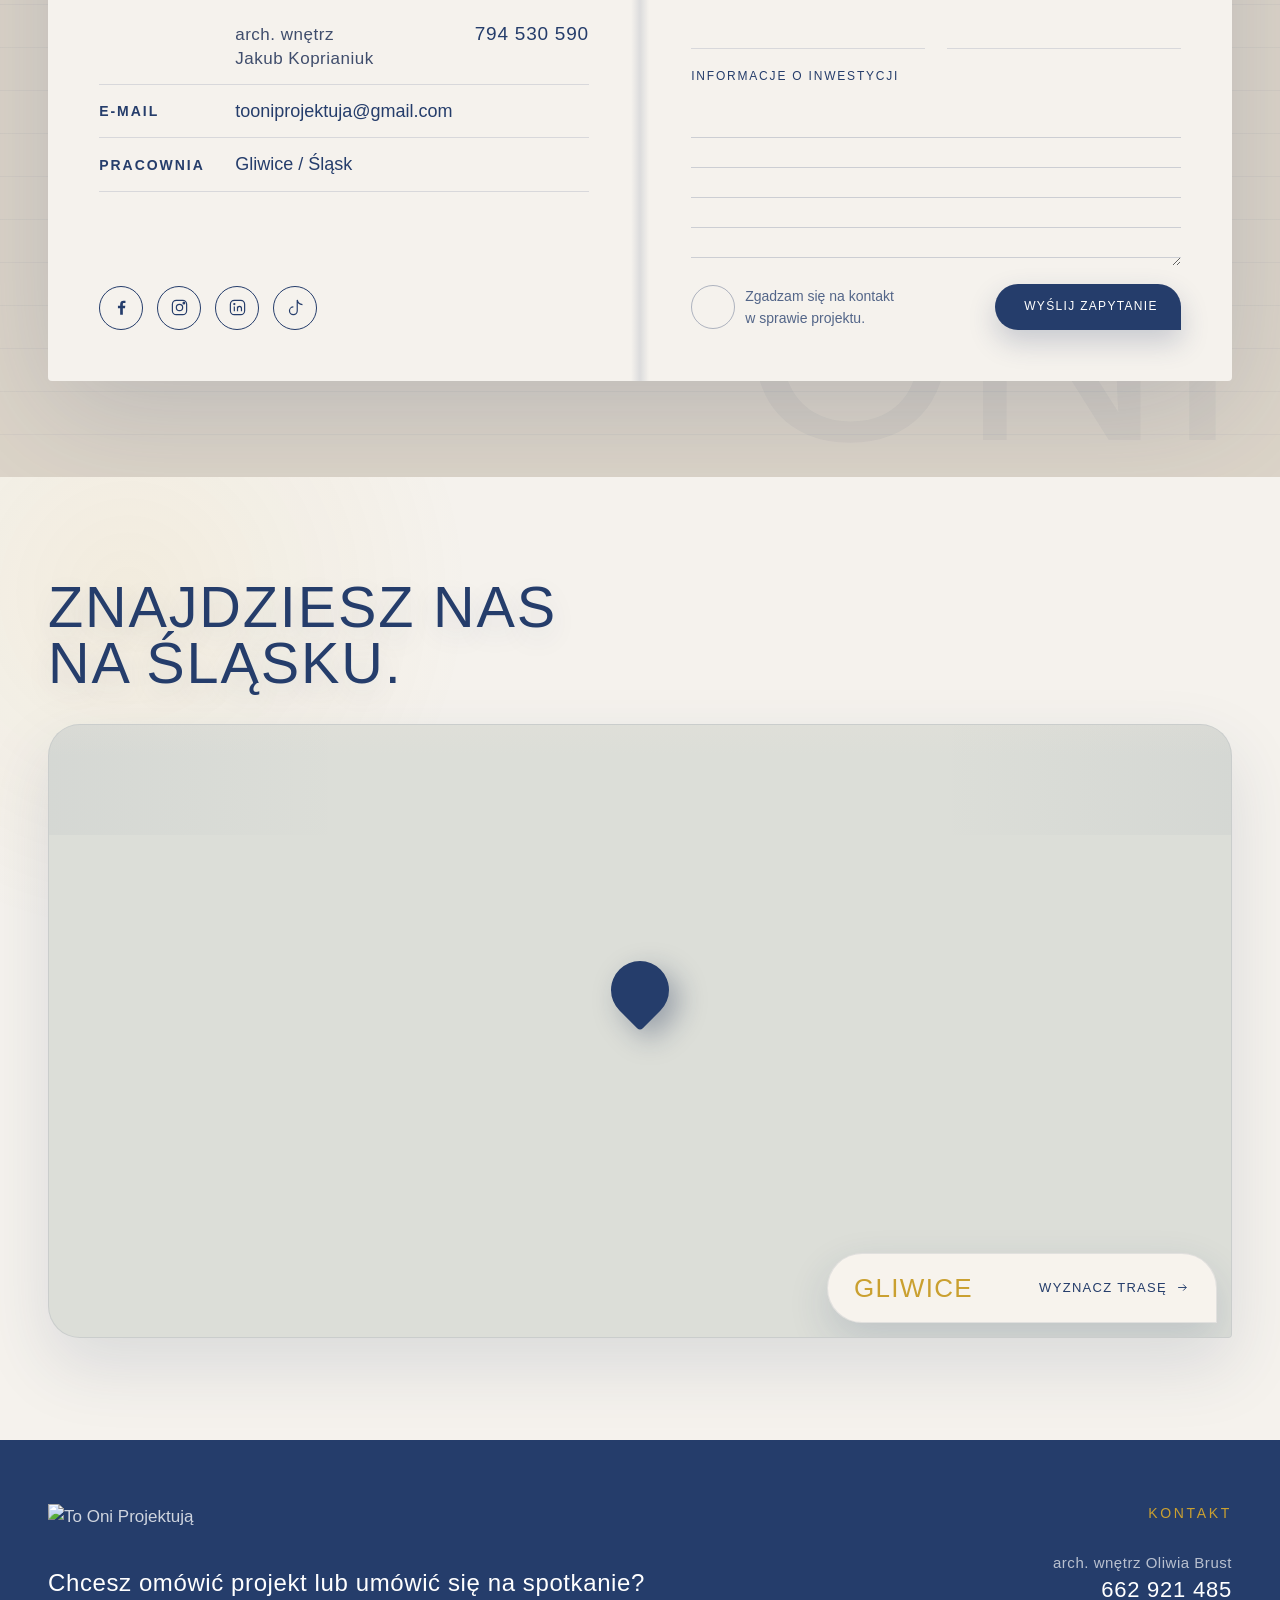
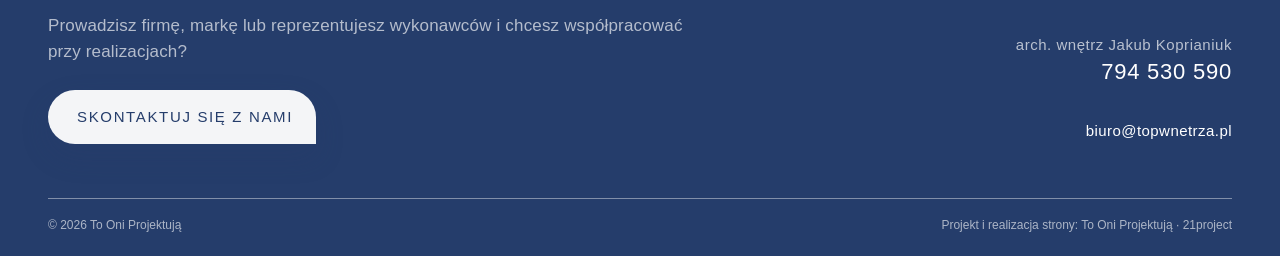
==== commit c07ad1ca: "O nas wg Worda i wzoru klientow; ikony kontaktu bez podpisow, w osi - O nas: nowy tekst (strona o na" ====
--- a/index.html
+++ b/index.html
@@ -18,7 +18,7 @@
 <link href="top-logo-znak.png?v=20260929a" rel="icon" type="image/png"/>
 <link as="font" crossorigin="" href="isocpeur.ttf" rel="preload" type="font/ttf"/>
 <link as="font" crossorigin="" href="gill-sans-mt.ttf" rel="preload" type="font/ttf"/>
-<link href="style.css?v=20261124a" rel="stylesheet"/>
+<link href="style.css?v=20261125a" rel="stylesheet"/>
 <script type="application/ld+json">
    {"@context":"https://schema.org","@type":"InteriorDesigner","name":"To Oni Projektują","url":"https://jakubskrzypiec.github.io/tooniprojektujaa/","image":"https://jakubskrzypiec.github.io/tooniprojektujaa/hero-generated.jpg","telephone":"+48 794 530 590","email":"tooniprojektuja@gmail.com","address":{"@type":"PostalAddress","addressLocality":"Gliwice","addressCountry":"PL"},"areaServed":"Polska","sameAs":["https://www.instagram.com/to_oni_projektuja/","https://www.facebook.com/61583774015406/","https://www.linkedin.com/company/topwnetrza/","https://www.tiktok.com/@to.oni.projektuj"]}
   </script>
@@ -172,7 +172,7 @@
 <div class="about__copy panel reveal">
 <h2>To Oni Projektują</h2>
 <p class="section-quote">Najpierw poznajemy człowieka,<br/>później projektujemy wnętrze.</p>
-<div class="rich-copy"><div><p>Jesteśmy absolwentami kierunku Architektura Wnętrz na Politechnice Śląskiej. Razem założyliśmy pracownię projektową z siedzibą w Gliwicach.</p><p>Projektujemy wnętrza, które odpowiadają na potrzeby ich użytkowników. Łączymy estetykę z funkcjonalnością i ponadczasowymi rozwiązaniami tworząc przestrzenie, które na długo pozostaną ciekawe. Wierzymy, że każda realizacja powinna być indywidualną odpowiedzią na styl życia, oczekiwania i charakter osób, dla których powstaje. Nie opieramy się na gotowych schematach, każdy projekt to czas poświęcony analizie stylu życia, potrzeb i tego jak poszczególne elementy będą się zmieniać na przestrzeni lat.</p></div><div><p>Na każdym etapie projektu współpracujemy z wykonawcami oraz specjalistami z poszczególnych dziedzin. Dzięki temu dokumentacja jest precyzyjna, a proces realizacji przebiega sprawnie i bez zbędnych komplikacji. Bazujemy na materiałach z którymi mamy styczność, pozyskujemy katalogi, materiały pokazowe i wychodzimy naprzeciw oczekiwaniom umawiając spotkania na których można zobaczyć dotknąć i zestawić ze sobą materiały, które zaistnieją we wnętrzach.</p><p>Realizujemy projekty na terenie całej Polski. Wychodząc naprzeciw potrzebom i oczekiwaniom, możliwa jest współpraca stacjonarna, zdalna lub w formule hybrydowej, zapewniając wysoki poziom zaangażowania i indywidualnego podejścia niezależnie od lokalizacji Inwestycji.</p></div></div>
+<div class="rich-copy"><div><p>Jesteśmy absolwentami Architektury Wnętrz na Politechnice Śląskiej. Razem założyliśmy pracownię projektową z siedzibą w Gliwicach.</p><p>Projektujemy wnętrza, które odpowiadają na potrzeby ich użytkowników. Łączymy estetykę z funkcjonalnością i ponadczasowymi rozwiązaniami tworząc przestrzenie, które na długo pozostaną ciekawe. Wierzymy, że każda realizacja powinna być indywidualną odpowiedzią na styl życia, oczekiwania i charakter osób, dla których powstaje. Nie opieramy się na gotowych schematach, każdy projekt to czas poświęcony analizie stylu życia, potrzeb i tego jak poszczególne elementy będą się zmieniać na przestrzeni lat.</p></div><div><p>Na każdym etapie projektu współpracujemy z wykonawcami oraz specjalistami z poszczególnych dziedzin. Dzięki temu dokumentacja jest precyzyjna, a proces realizacji przebiega sprawnie i bez komplikacji. Bazujemy na materiałach z którymi mamy styczność na co dzień. Wychodzimy naprzeciw oczekiwaniom tworząc możliwość oceny materiałów na miejscu.</p><p>Realizujemy projekty na terenie całej Polski. Wychodząc naprzeciw potrzebom umożliwiamy współpracę stacjonarną, zdalną lub w formule hybrydowej, zapewniając wysoki poziom zaangażowania oraz indywidualnego podejścia niezależnie od lokalizacji Inwestycji.</p></div></div>
 <a class="line-link" href="oferta.html">
        Poznaj ofertę
 </a>
@@ -845,7 +845,7 @@
 </div>
 </div>
 <script src="dzielenie-pl.js?v=20260929a"></script>
-<script src="script.js?v=20261124a">
+<script src="script.js?v=20261125a">
 </script>
 </body>
 </html>
--- a/style.css
+++ b/style.css
@@ -9541,34 +9541,30 @@
 /* 1b. O NAS — uwagi Oliwii 16.11.
    - Kolumny tekstu rowne (wczesniej prawa szersza: 46,5 / 53,5).
    - Podpis zdjecia blizej rogu. */
-/* Kolumny O nas: rowna szerokosc I rowna wysokosc. Przy dwoch osobnych
-   blokach (po 2 akapity) rowna szerokosc dawala rozne dlugosci kolumn
-   (zmierzone: 27-83 px roznicy). Teraz cztery akapity plyna przez dwie
-   kolumny jak w gazecie — przegladarka sama wyrownuje ich wysokosc,
-   a orphans/widows: 2 nie zostawia pojedynczej linii na dole ani na
-   gorze kolumny (to byl powod rezygnacji z kolumn 25.09). */
+/* Kolumny O nas wg wzoru klientow z 24.11 ("Wzor.pdf"): dwie kolumny
+   rownej szerokosci, w lewej akapity 1-2, w prawej 3-4, obie od gory.
+   Wysokosci kolumn nie sa wyrownywane (lewa jest dluzsza, jak na wzorze)
+   i zaden akapit nie przechodzi do drugiej kolumny. Odstep miedzy
+   kolumnami i miedzy akapitami bez zmian. */
 @media (min-width: 821px) {
   .about__copy .rich-copy {
+    display: grid !important;
+    /* !important: starsza regula wyzej (46,5 / 53,5) tez ma !important. */
+    grid-template-columns: minmax(0, 1fr) minmax(0, 1fr) !important;
+    column-gap: clamp(28px, 3.2vw, 46px) !important;
+    align-items: start !important;
+  }
+
+  .about__copy .rich-copy > div {
     display: block !important;
-    column-count: 2;
-    column-gap: clamp(28px, 3.2vw, 46px);
-    column-fill: balance;
-  }
-
-  .about__copy .rich-copy > div {
-    display: contents !important;
+    min-width: 0;
   }
 
   .about__copy .rich-copy p {
     margin: 0 0 16px !important;
-    /* Starsze reguly mialy break-inside: avoid — akapit nie mogl przejsc
-       do drugiej kolumny i wyrownanie wysokosci nie dzialalo. */
-    break-inside: auto !important;
-    orphans: 2;
-    widows: 2;
-  }
-
-  .about__copy .rich-copy > div:last-child > p:last-child {
+  }
+
+  .about__copy .rich-copy > div > p:last-child {
     margin-bottom: 0 !important;
   }
 }
@@ -9689,66 +9685,38 @@
   }
 }
 
-/* 2c. Sekcja kontaktu — 4 profile (doszedl TikTok, 17.11).
-   Komputer: wszystkie w jednej linii. Ikona z podpisem obok zajmowala
-   ok. 630 px przy kolumnie 389-528 px, wiec podpis staje pod ikona.
-   Telefon: siatka 2 x 2 (TikTok pod Instagramem, obok LinkedIna). */
-@media (min-width: 821px) {
-  .contact__page--left .contact__socials {
-    display: grid !important;
-    grid-template-columns: repeat(4, max-content);
-    justify-content: start;
-    column-gap: clamp(18px, 2.2vw, 34px) !important;
-    row-gap: 0 !important;
-  }
-
-  .contact__page--left .contact__socials a {
-    flex-direction: column;
-    gap: 8px !important;
-    text-align: center;
-  }
-
-  .contact__page--left .contact__socials strong {
-    font-size: 13px !important;
-  }
-}
-
-/* Najwezsze ekrany komputera: kolumna kontaktu ma tylko ok. 290 px. */
-@media (min-width: 821px) and (max-width: 1000px) {
-  .contact__page--left .contact__socials {
-    column-gap: 8px !important;
-  }
-
-  .contact__page--left .contact__socials strong {
-    font-size: 11.5px !important;
-    letter-spacing: .06em !important;
-  }
-}
-
-@media (max-width: 820px) {
-  .contact__page--left .contact__socials {
-    display: grid !important;
-    grid-template-columns: repeat(2, max-content);
-    column-gap: 12px !important;
-    row-gap: 12px !important;
-  }
-}
-
-@media (max-width: 400px) {
-  .contact__page--left .contact__socials a {
-    gap: 8px !important;
-  }
-
-  .contact__page--left .contact__socials strong {
-    font-size: 13px !important;
-  }
-}
-
-/* Bardzo waskie telefony (ponizej 340 px): 2 x 2 sie nie miesci. */
-@media (max-width: 339px) {
-  .contact__page--left .contact__socials {
-    grid-template-columns: 1fr;
-  }
+/* 2c. Sekcja kontaktu — ikony profili (Facebook, Instagram, LinkedIn,
+   TikTok). Uwaga klientow 24.11: "wyrownaj do osi, bez opisow".
+   - Same ikony, bez podpisow pod spodem; podpis zostaje dla czytnikow
+     ekranu (ukryty tylko wizualnie), wiec link nadal ma nazwe.
+   - Jeden rzad od lewej krawedzi tekstu kolumny (wczesniej pierwsza ikona
+     stala ok. 15 px dalej, bo byla wysrodkowana nad podpisem).
+   - Bez podpisu dol rzedu ikon to dol kolumny, wiec na komputerze srodek
+     ikon wypada w osi kolka zgody i przycisku "Wyslij zapytanie".
+   To samo na stronie glownej i na podstronie Kontakt. */
+.contact__page--left .contact__socials {
+  display: flex !important;
+  flex-wrap: wrap;
+  justify-content: flex-start;
+  column-gap: 14px !important;
+  row-gap: 14px !important;
+}
+
+.contact__page--left .contact__socials a {
+  display: inline-flex !important;
+  gap: 0 !important;
+}
+
+.contact__page--left .contact__socials strong {
+  position: absolute !important;
+  width: 1px !important;
+  height: 1px !important;
+  margin: -1px !important;
+  padding: 0 !important;
+  overflow: hidden !important;
+  clip: rect(0 0 0 0) !important;
+  white-space: nowrap !important;
+  border: 0 !important;
 }
 
 /* 2d. Karuzela na komputerze — zdjecia bez osobnych warstw graficznych.
@@ -9957,3 +9925,19 @@
 @keyframes hero-word-fade {
   50% { opacity: 0; }
 }
+
+/* 7) TELEFON — hamburger na podstronach zawsze granatowy (uwaga 24.11).
+   Regula wyzej (.header:not(.is-scrolled) .menu-toggle) robi go bialy na
+   samej gorze strony — to ma sens tylko na stronie glownej, gdzie pasek
+   lezy na zdjeciu. Na podstronach pasek ma jasne tlo, wiec przywracamy
+   ten sam wyglad co po przewinieciu. Strona glowna bez zmian. */
+@media (max-width: 820px) {
+  body:not(.home) .header:not(.is-scrolled) .menu-toggle {
+    border-color: rgba(40,61,104,.3);
+    color: var(--navy);
+  }
+
+  body:not(.home) .header:not(.is-scrolled) .menu-toggle span {
+    background: var(--navy);
+  }
+}
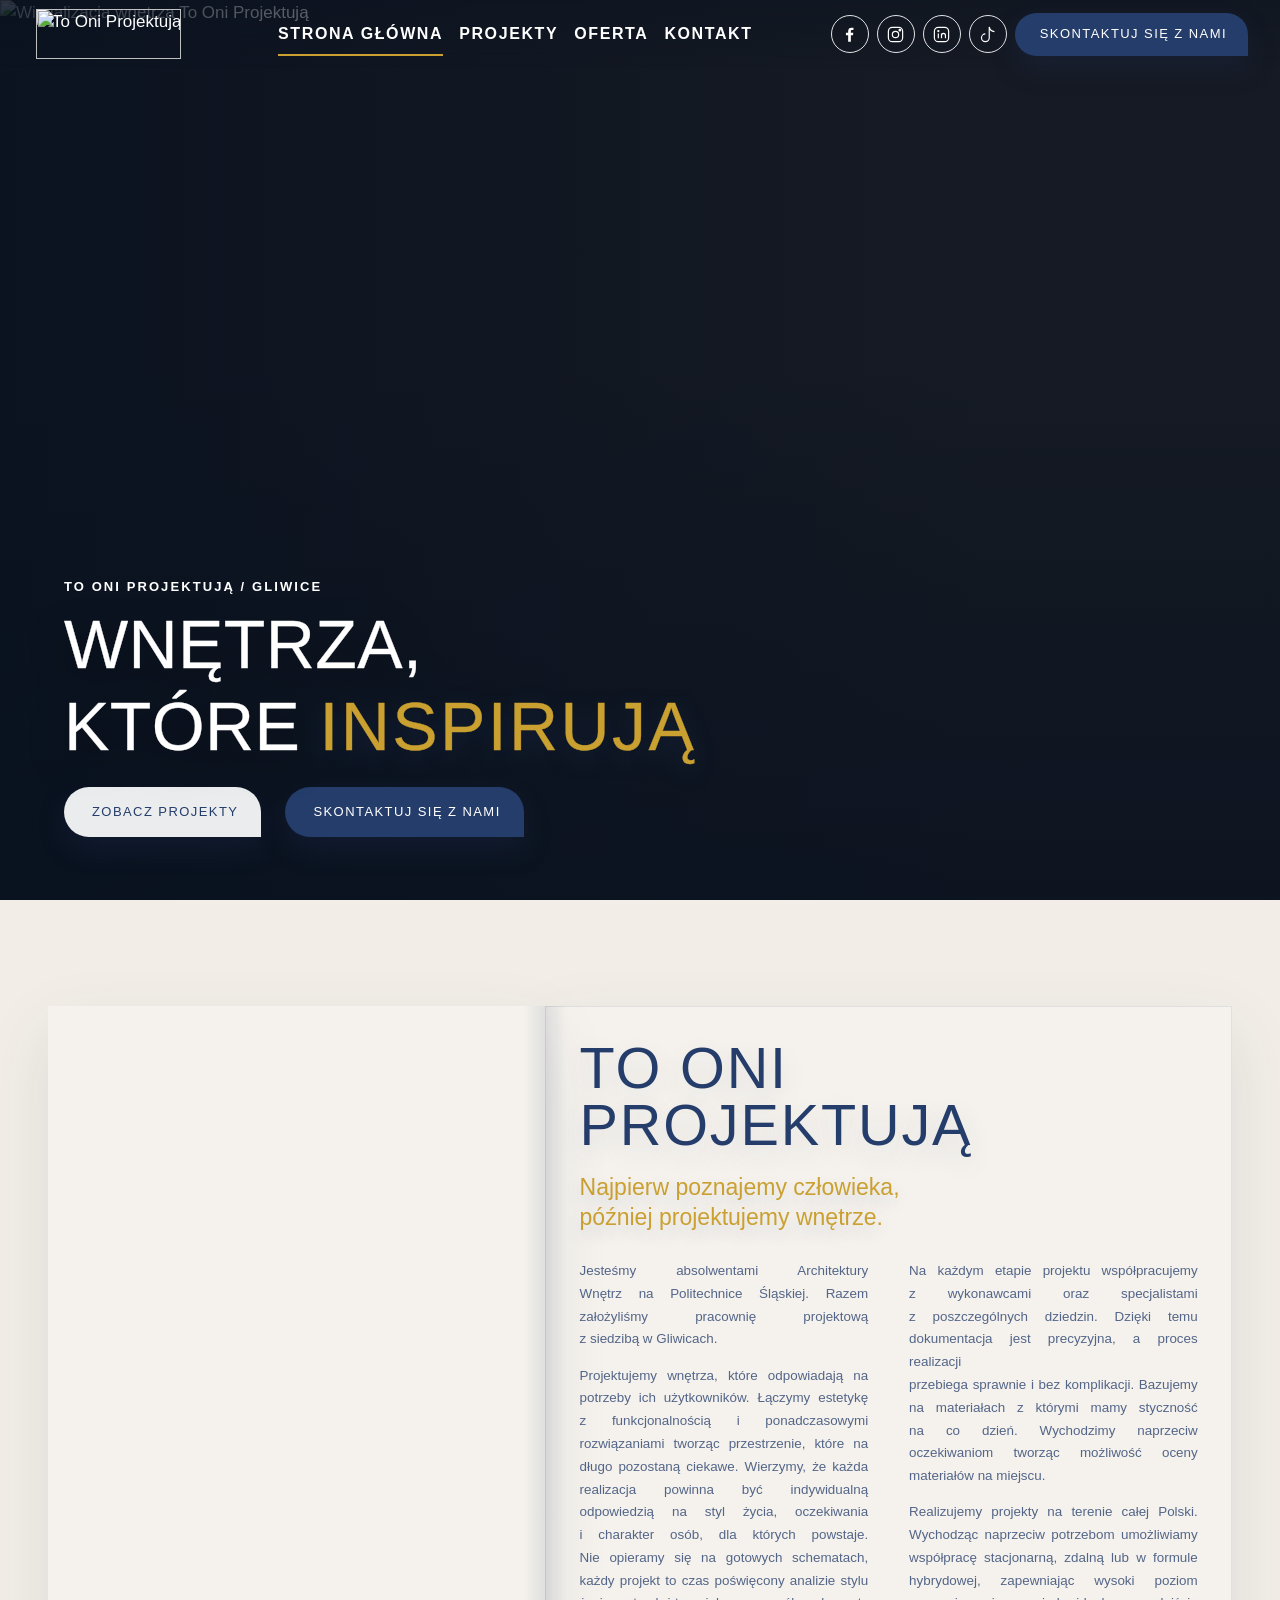
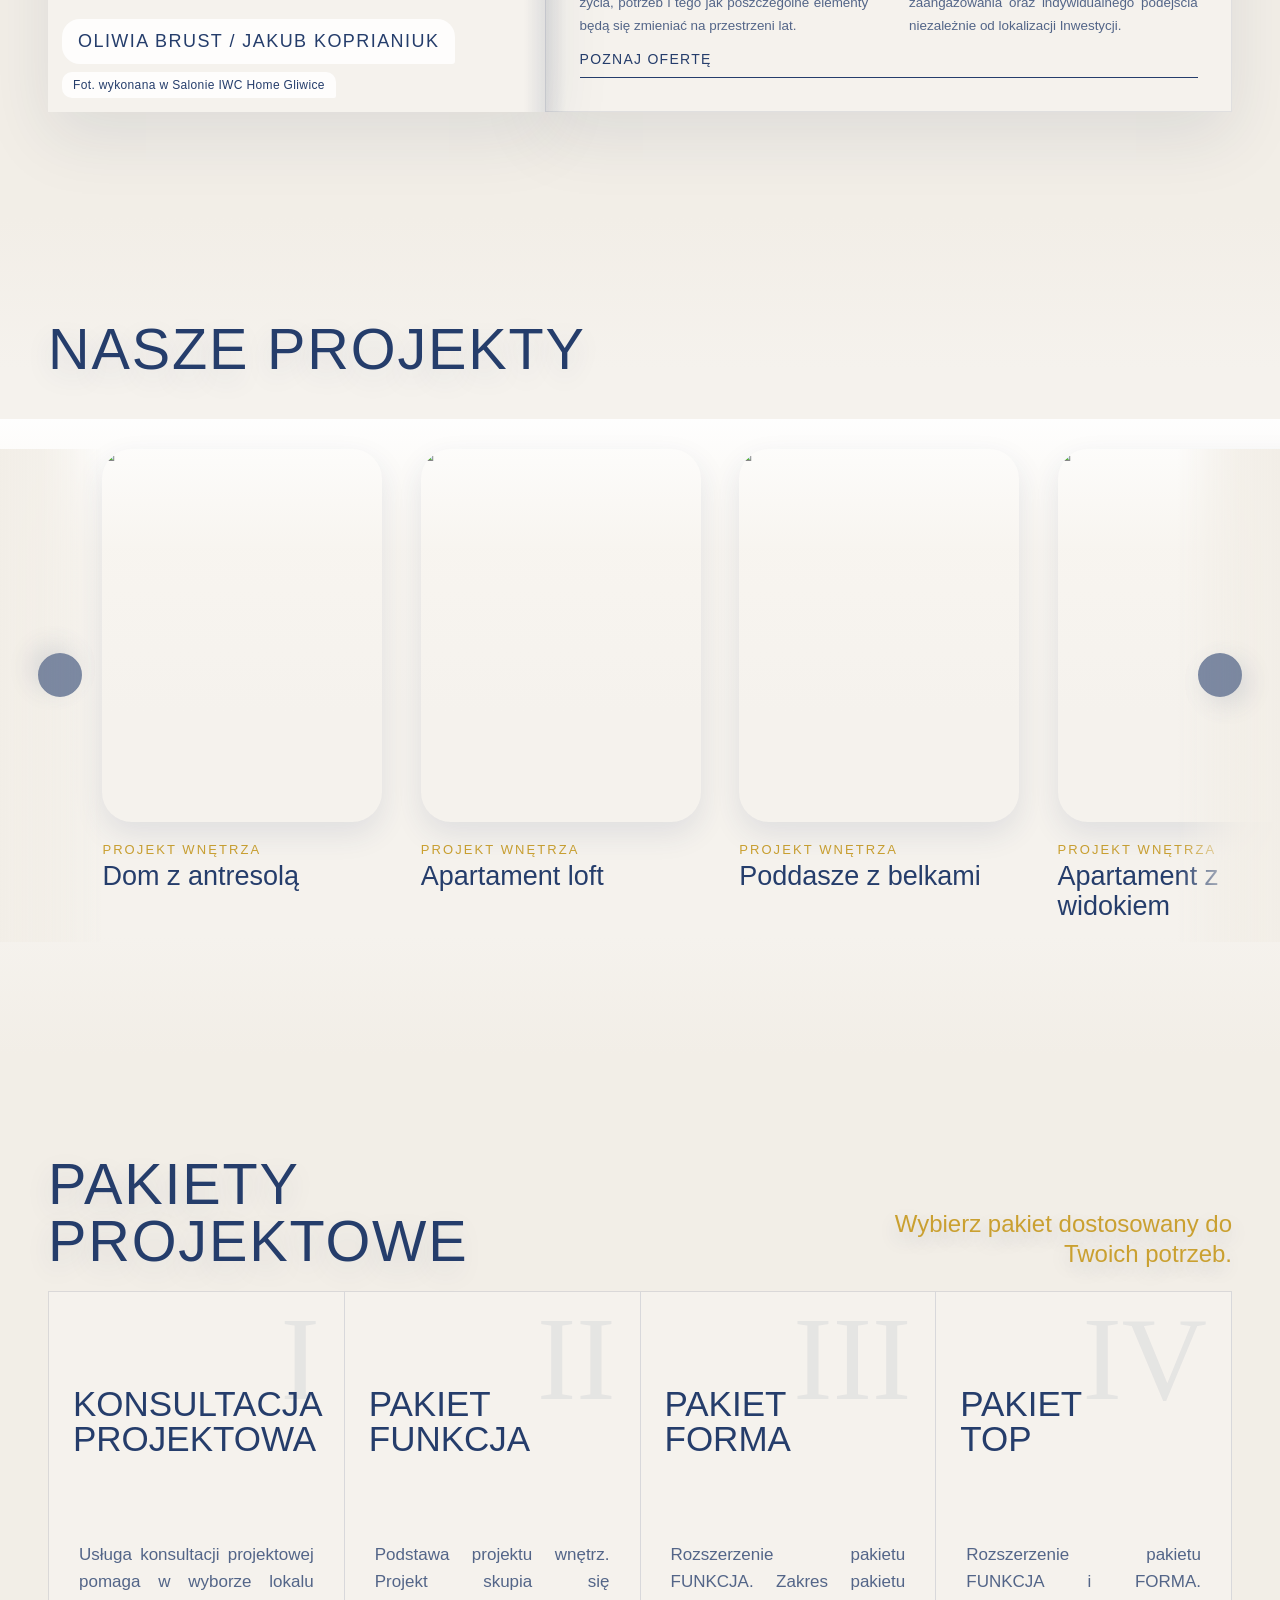
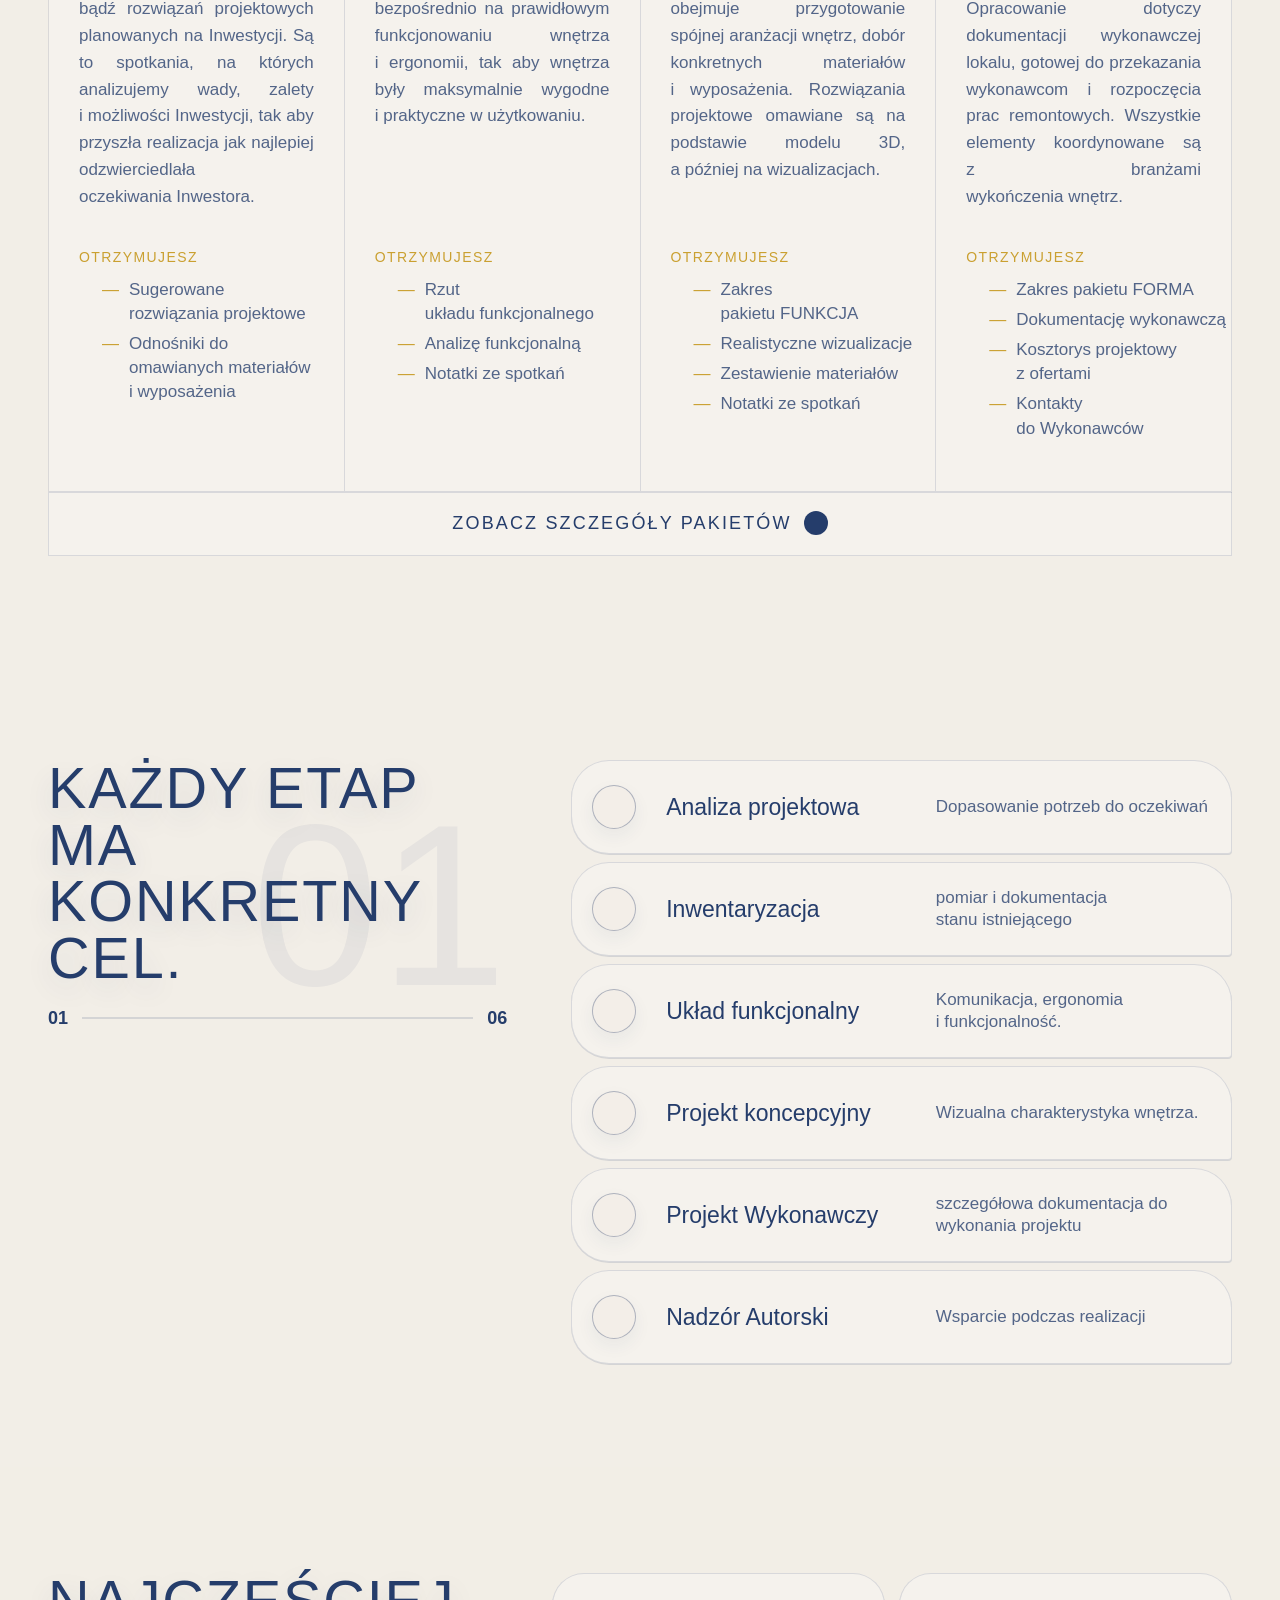
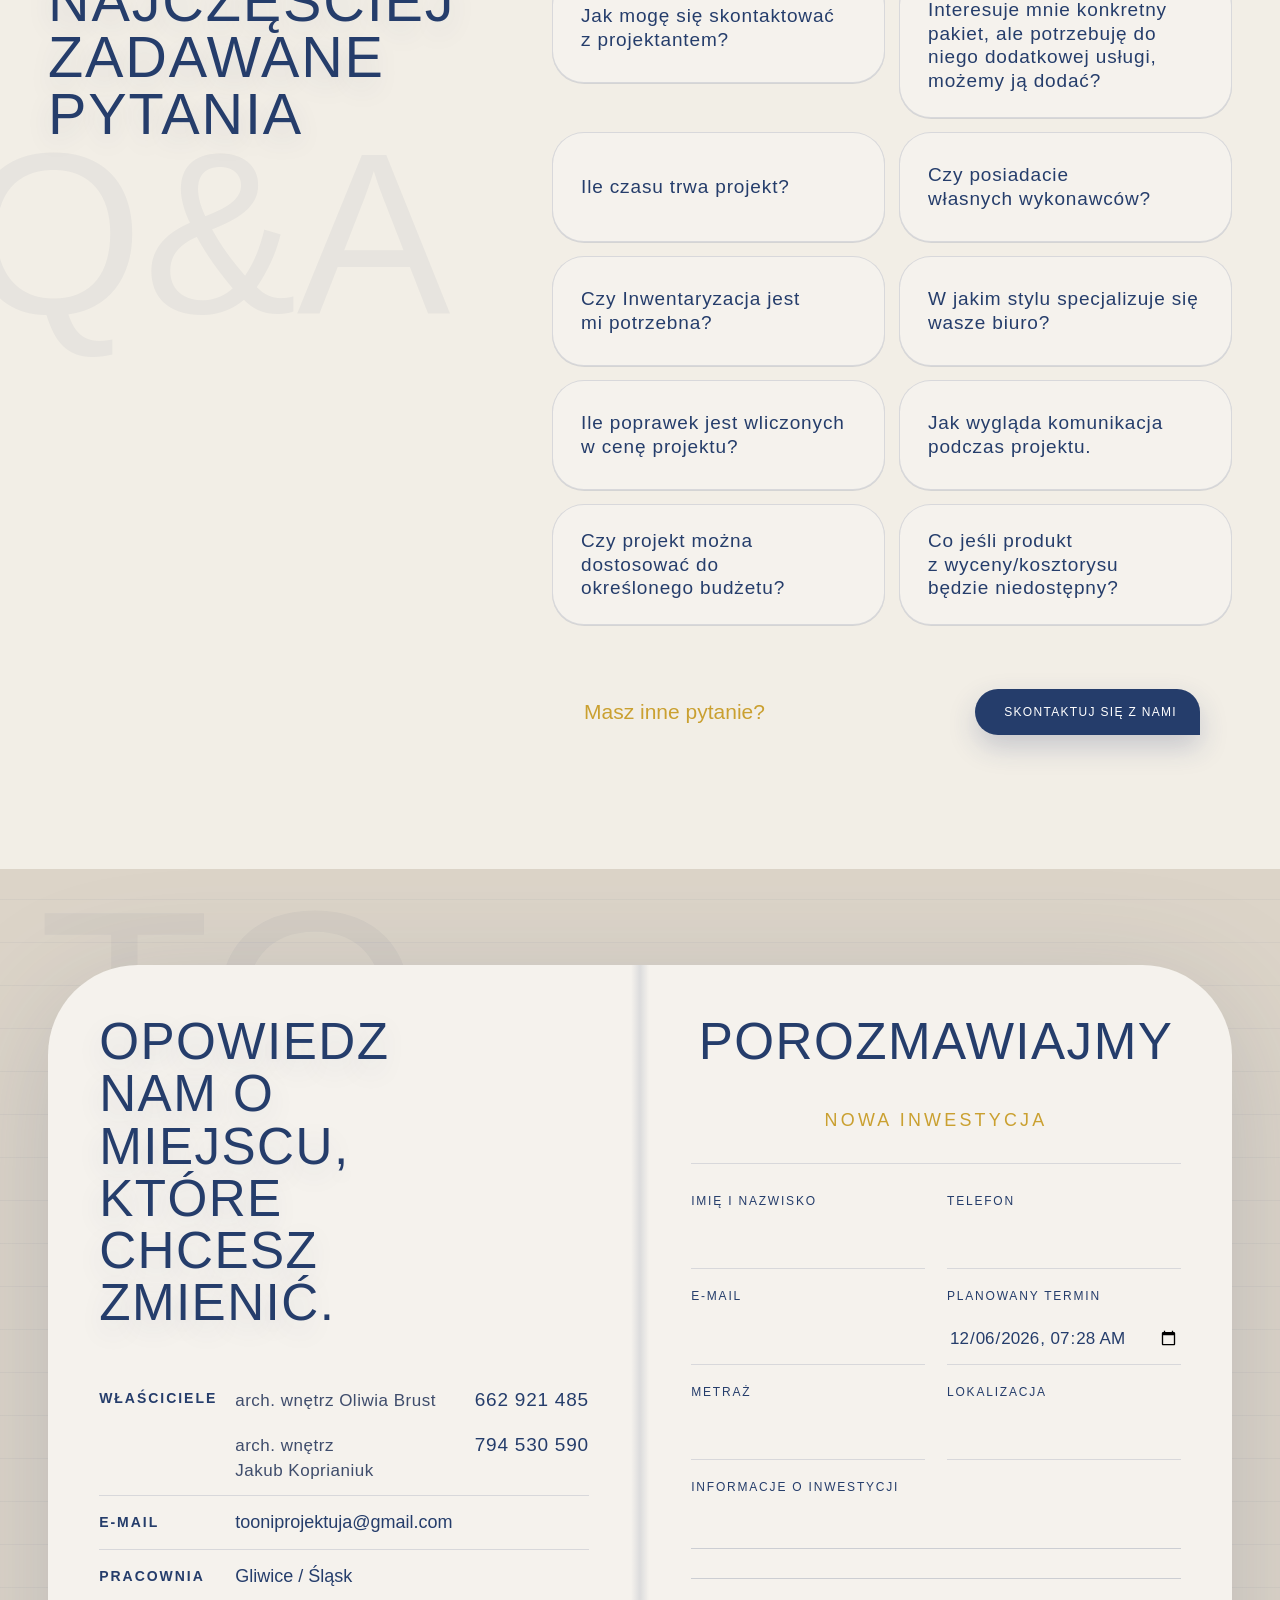
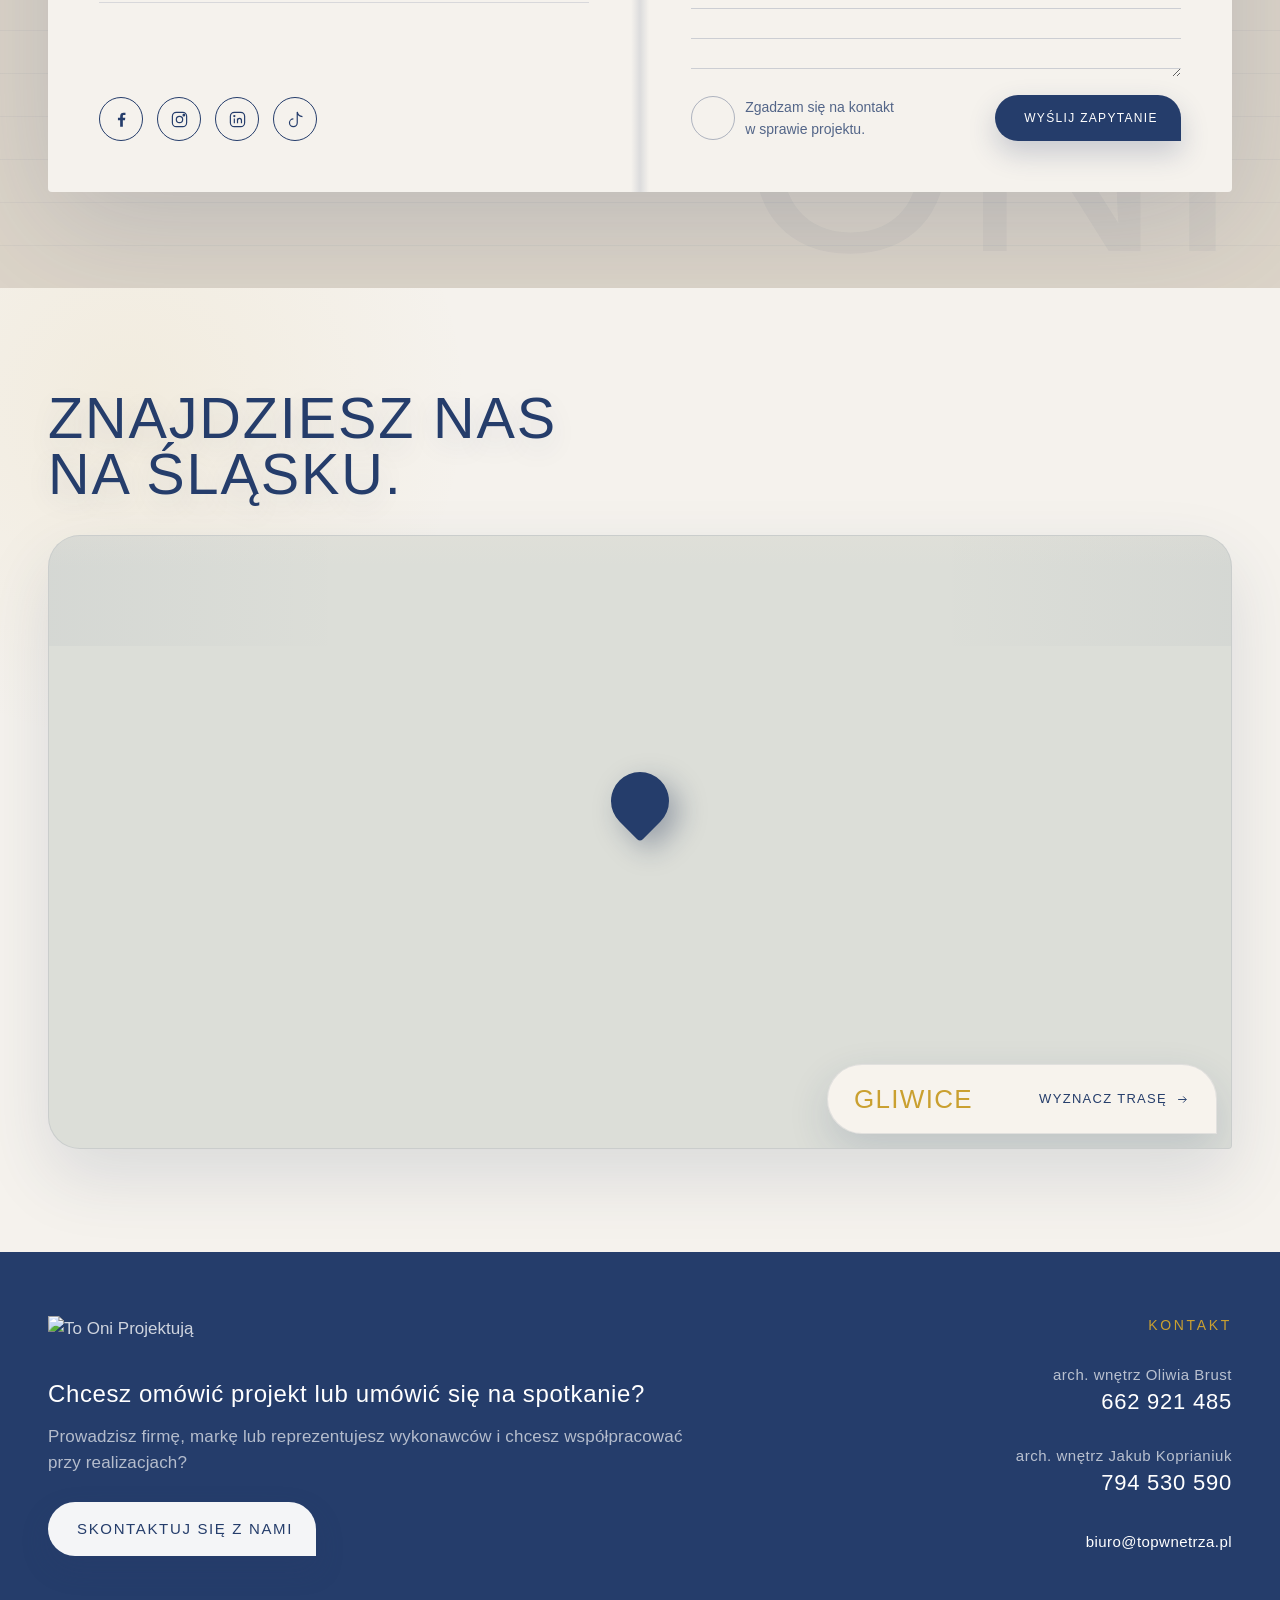
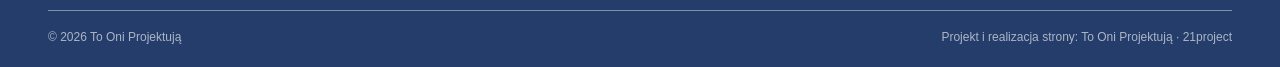
==== commit cd422167: "O nas: linijki dokladnie jak we wzorze klientow (bez dzielenia wyrazow) Kazda linijka ze Wzor.pdf to" ====
--- a/index.html
+++ b/index.html
@@ -18,7 +18,7 @@
 <link href="top-logo-znak.png?v=20260929a" rel="icon" type="image/png"/>
 <link as="font" crossorigin="" href="isocpeur.ttf" rel="preload" type="font/ttf"/>
 <link as="font" crossorigin="" href="gill-sans-mt.ttf" rel="preload" type="font/ttf"/>
-<link href="style.css?v=20261125a" rel="stylesheet"/>
+<link href="style.css?v=20261125b" rel="stylesheet"/>
 <script type="application/ld+json">
    {"@context":"https://schema.org","@type":"InteriorDesigner","name":"To Oni Projektują","url":"https://jakubskrzypiec.github.io/tooniprojektujaa/","image":"https://jakubskrzypiec.github.io/tooniprojektujaa/hero-generated.jpg","telephone":"+48 794 530 590","email":"tooniprojektuja@gmail.com","address":{"@type":"PostalAddress","addressLocality":"Gliwice","addressCountry":"PL"},"areaServed":"Polska","sameAs":["https://www.instagram.com/to_oni_projektuja/","https://www.facebook.com/61583774015406/","https://www.linkedin.com/company/topwnetrza/","https://www.tiktok.com/@to.oni.projektuj"]}
   </script>
@@ -172,7 +172,7 @@
 <div class="about__copy panel reveal">
 <h2>To Oni Projektują</h2>
 <p class="section-quote">Najpierw poznajemy człowieka,<br/>później projektujemy wnętrze.</p>
-<div class="rich-copy"><div><p>Jesteśmy absolwentami Architektury Wnętrz na Politechnice Śląskiej. Razem założyliśmy pracownię projektową z siedzibą w Gliwicach.</p><p>Projektujemy wnętrza, które odpowiadają na potrzeby ich użytkowników. Łączymy estetykę z funkcjonalnością i ponadczasowymi rozwiązaniami tworząc przestrzenie, które na długo pozostaną ciekawe. Wierzymy, że każda realizacja powinna być indywidualną odpowiedzią na styl życia, oczekiwania i charakter osób, dla których powstaje. Nie opieramy się na gotowych schematach, każdy projekt to czas poświęcony analizie stylu życia, potrzeb i tego jak poszczególne elementy będą się zmieniać na przestrzeni lat.</p></div><div><p>Na każdym etapie projektu współpracujemy z wykonawcami oraz specjalistami z poszczególnych dziedzin. Dzięki temu dokumentacja jest precyzyjna, a proces realizacji przebiega sprawnie i bez komplikacji. Bazujemy na materiałach z którymi mamy styczność na co dzień. Wychodzimy naprzeciw oczekiwaniom tworząc możliwość oceny materiałów na miejscu.</p><p>Realizujemy projekty na terenie całej Polski. Wychodząc naprzeciw potrzebom umożliwiamy współpracę stacjonarną, zdalną lub w formule hybrydowej, zapewniając wysoki poziom zaangażowania oraz indywidualnego podejścia niezależnie od lokalizacji Inwestycji.</p></div></div>
+<div class="rich-copy"><div><p><span class="wiersz">Jesteśmy absolwentami Architektury</span> <span class="wiersz">Wnętrz na Politechnice Śląskiej. Razem</span> <span class="wiersz">założyliśmy pracownię projektową</span> <span class="wiersz">z siedzibą w Gliwicach.</span></p><p><span class="wiersz">Projektujemy wnętrza, które odpowiadają na</span> <span class="wiersz">potrzeby ich użytkowników. Łączymy estetykę</span> <span class="wiersz">z funkcjonalnością i ponadczasowymi</span> <span class="wiersz">rozwiązaniami tworząc przestrzenie, które na</span> <span class="wiersz">długo pozostaną ciekawe. Wierzymy, że każda</span> <span class="wiersz">realizacja powinna być indywidualną</span> <span class="wiersz">odpowiedzią na styl życia, oczekiwania</span> <span class="wiersz">i charakter osób, dla których powstaje.</span> <span class="wiersz">Nie opieramy się na gotowych schematach,</span> <span class="wiersz">każdy projekt to czas poświęcony analizie stylu</span> <span class="wiersz">życia, potrzeb i tego jak poszczególne elementy</span> <span class="wiersz">będą się zmieniać na przestrzeni lat.</span></p></div><div><p><span class="wiersz">Na każdym etapie projektu współpracujemy</span> <span class="wiersz">z wykonawcami oraz specjalistami</span> <span class="wiersz">z poszczególnych dziedzin. Dzięki temu</span> <span class="wiersz">dokumentacja jest precyzyjna, a proces realizacji</span> <span class="wiersz">przebiega sprawnie i bez komplikacji. Bazujemy</span> <span class="wiersz">na materiałach z którymi mamy styczność</span> <span class="wiersz">na co dzień. Wychodzimy naprzeciw</span> <span class="wiersz">oczekiwaniom tworząc możliwość oceny</span> <span class="wiersz">materiałów na miejscu.</span></p><p><span class="wiersz">Realizujemy projekty na terenie całej Polski.</span> <span class="wiersz">Wychodząc naprzeciw potrzebom umożliwiamy</span> <span class="wiersz">współpracę stacjonarną, zdalną lub w formule</span> <span class="wiersz">hybrydowej, zapewniając wysoki poziom</span> <span class="wiersz">zaangażowania oraz indywidualnego podejścia</span> <span class="wiersz">niezależnie od lokalizacji Inwestycji.</span></p></div></div>
 <a class="line-link" href="oferta.html">
        Poznaj ofertę
 </a>
@@ -845,7 +845,7 @@
 </div>
 </div>
 <script src="dzielenie-pl.js?v=20260929a"></script>
-<script src="script.js?v=20261125a">
+<script src="script.js?v=20261125b">
 </script>
 </body>
 </html>
--- a/style.css
+++ b/style.css
@@ -9567,6 +9567,35 @@
   .about__copy .rich-copy > div > p:last-child {
     margin-bottom: 0 !important;
   }
+
+  /* Linijki dokladnie jak we wzorze (25.11): kazda linijka ze wzoru to
+     osobny wiersz justowany na cala szerokosc kolumny, ostatnia linijka
+     akapitu do lewej (jak w Wordzie), bez dzielenia wyrazow. Rozmiar
+     czcionki (--onas-fs) ustawia skrypt tak, zeby najdluzsza linijka
+     zmiescila sie w kolumnie. Interlinia i odstep miedzy akapitami
+     z proporcji wzoru. */
+  .about__copy .rich-copy:not(.plynny) p {
+    font-size: var(--onas-fs, 16px) !important;
+    line-height: 1.7 !important;
+    margin-bottom: 1em !important;
+    hyphens: manual !important;
+    -webkit-hyphens: manual !important;
+    text-align: justify !important;
+  }
+
+  .about__copy .rich-copy:not(.plynny) > div > p:last-child {
+    margin-bottom: 0 !important;
+  }
+
+  .about__copy .rich-copy:not(.plynny) .wiersz {
+    display: block;
+    text-align: justify;
+    text-align-last: justify;
+  }
+
+  .about__copy .rich-copy:not(.plynny) .wiersz:last-child {
+    text-align-last: left;
+  }
 }
 
 .about__visual .about__caption {
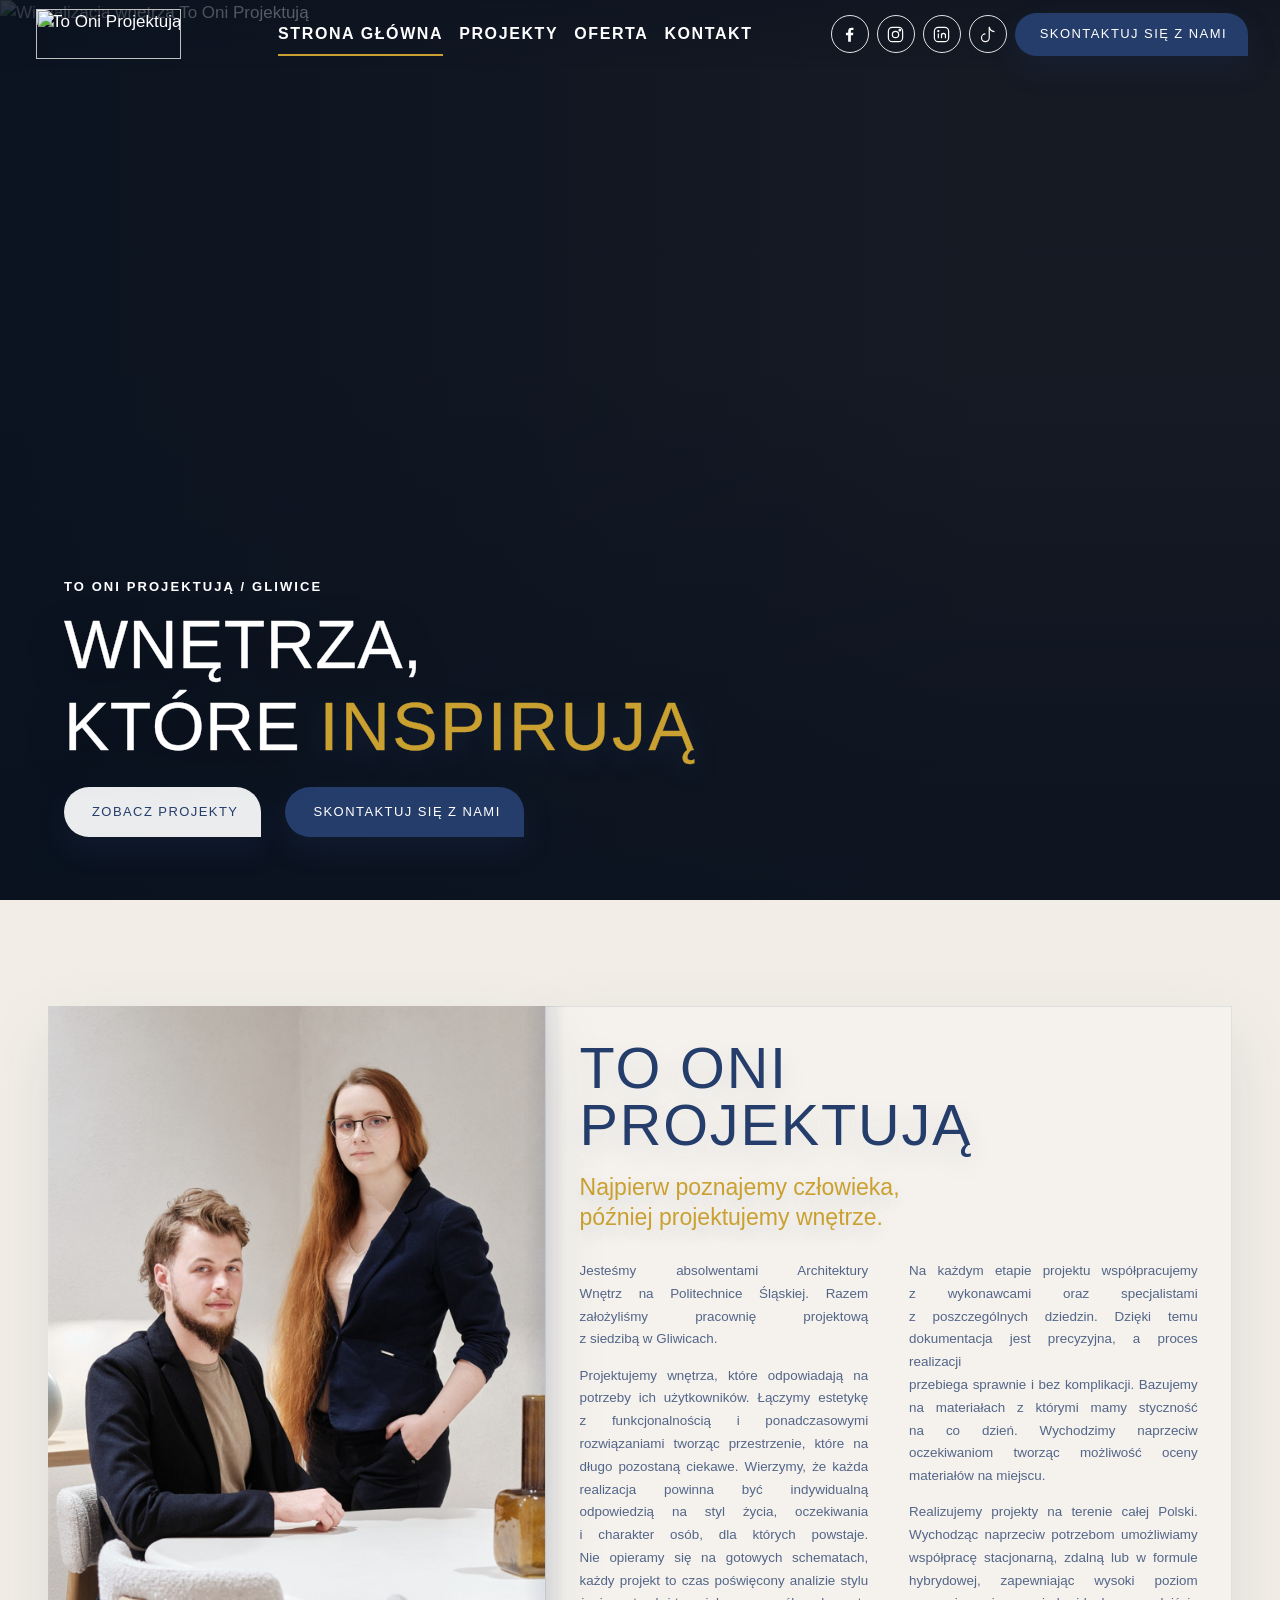
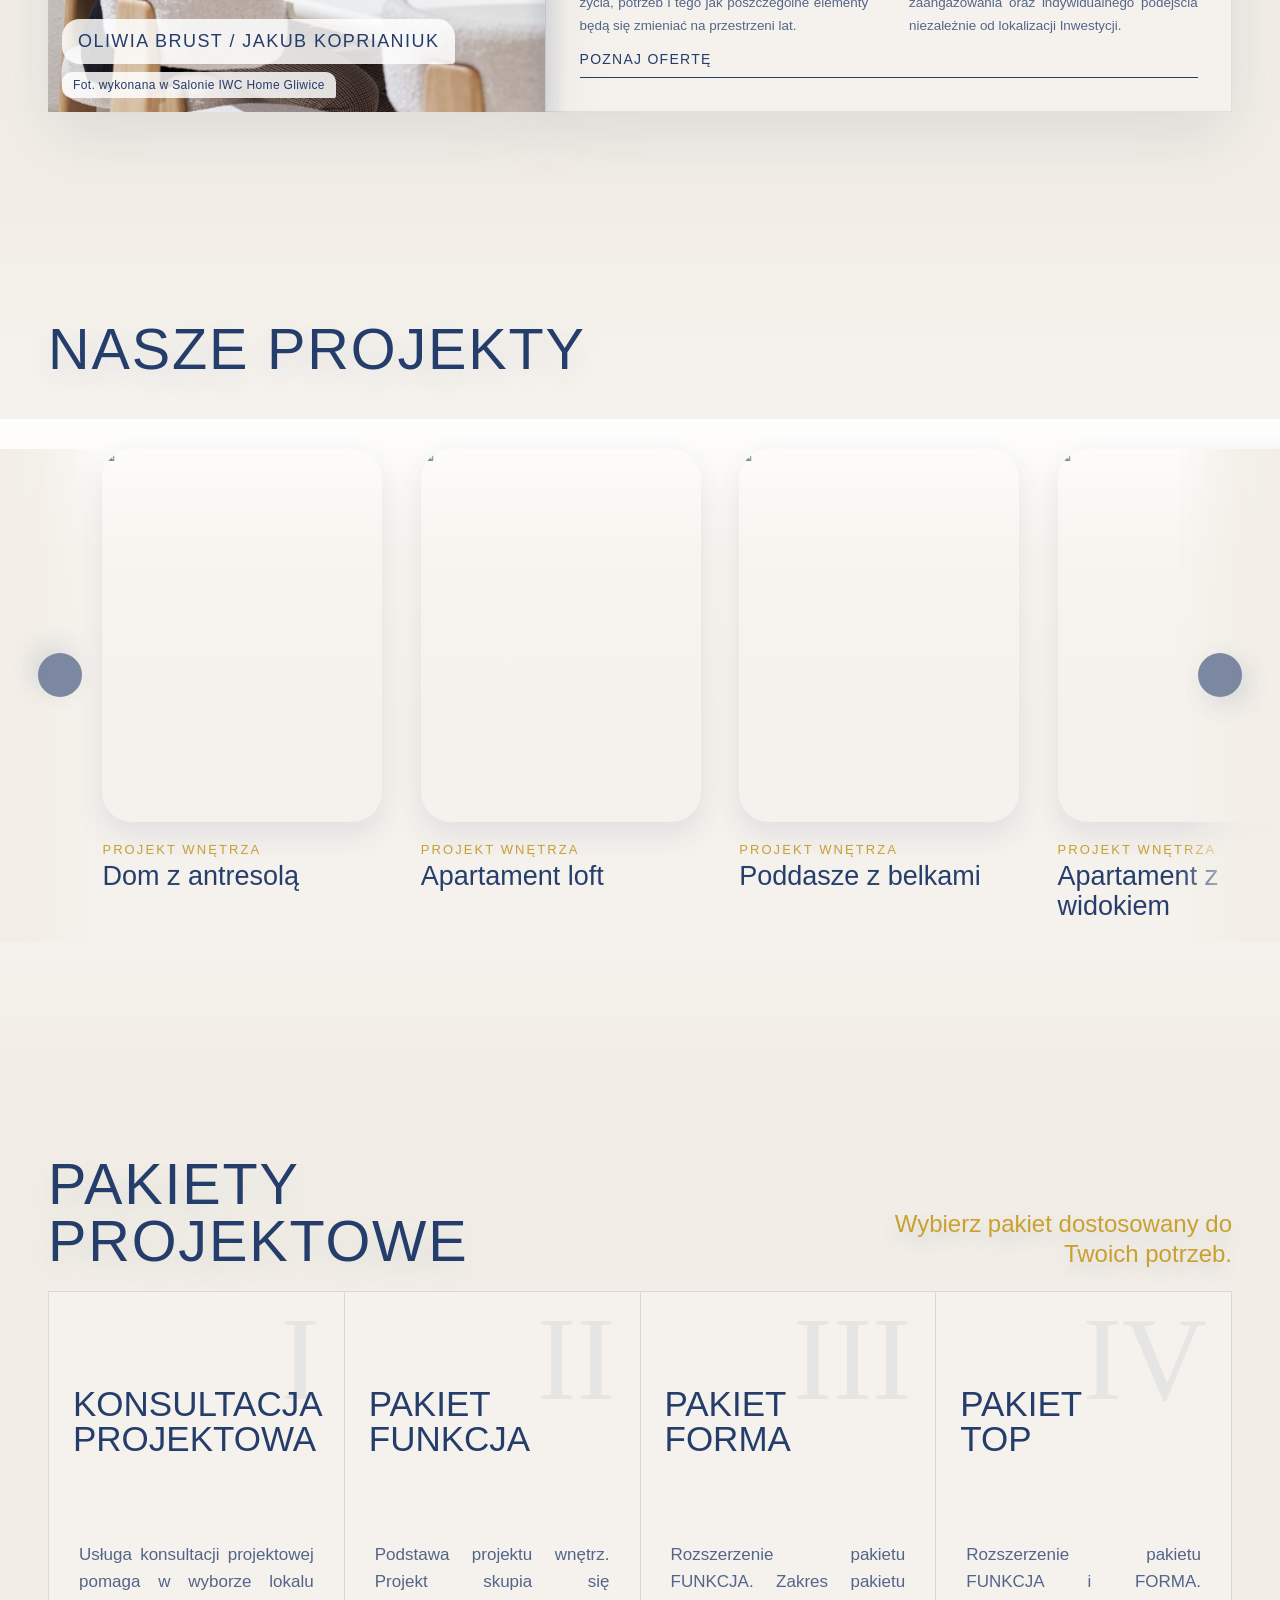
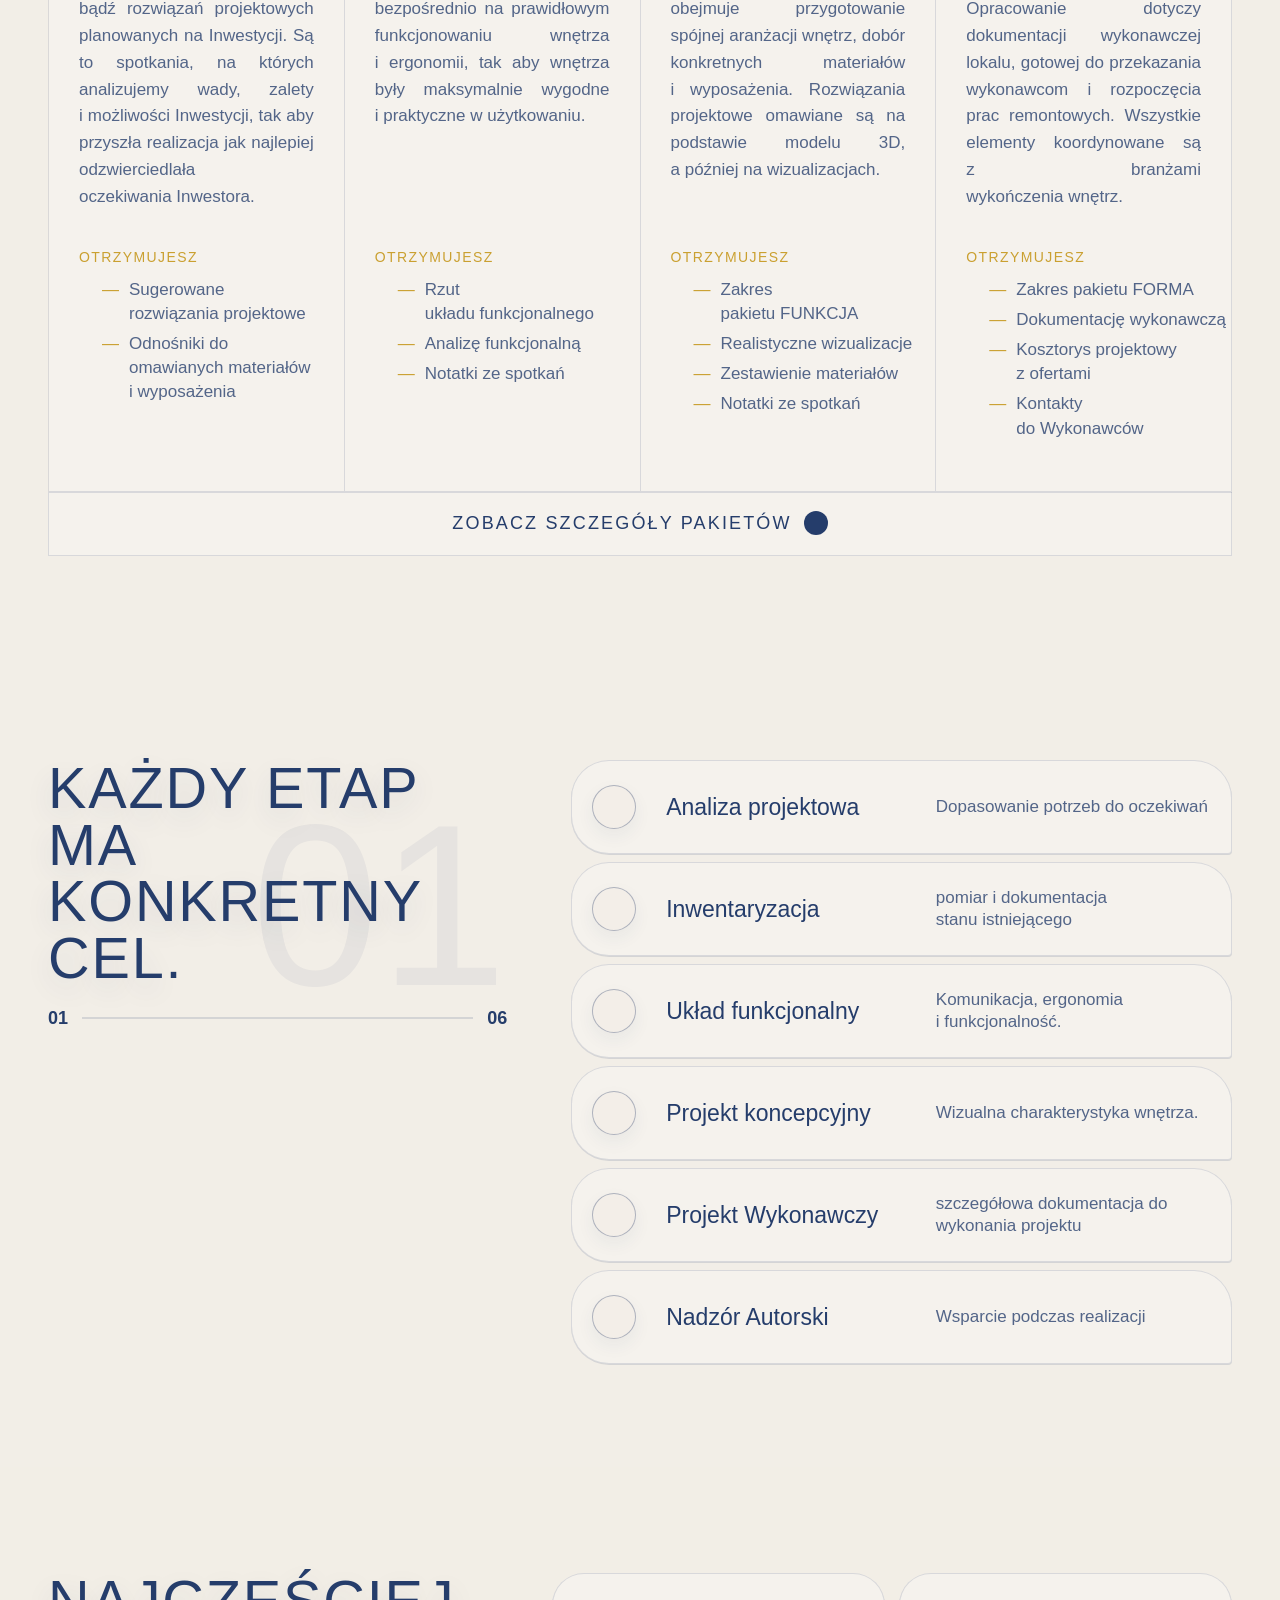
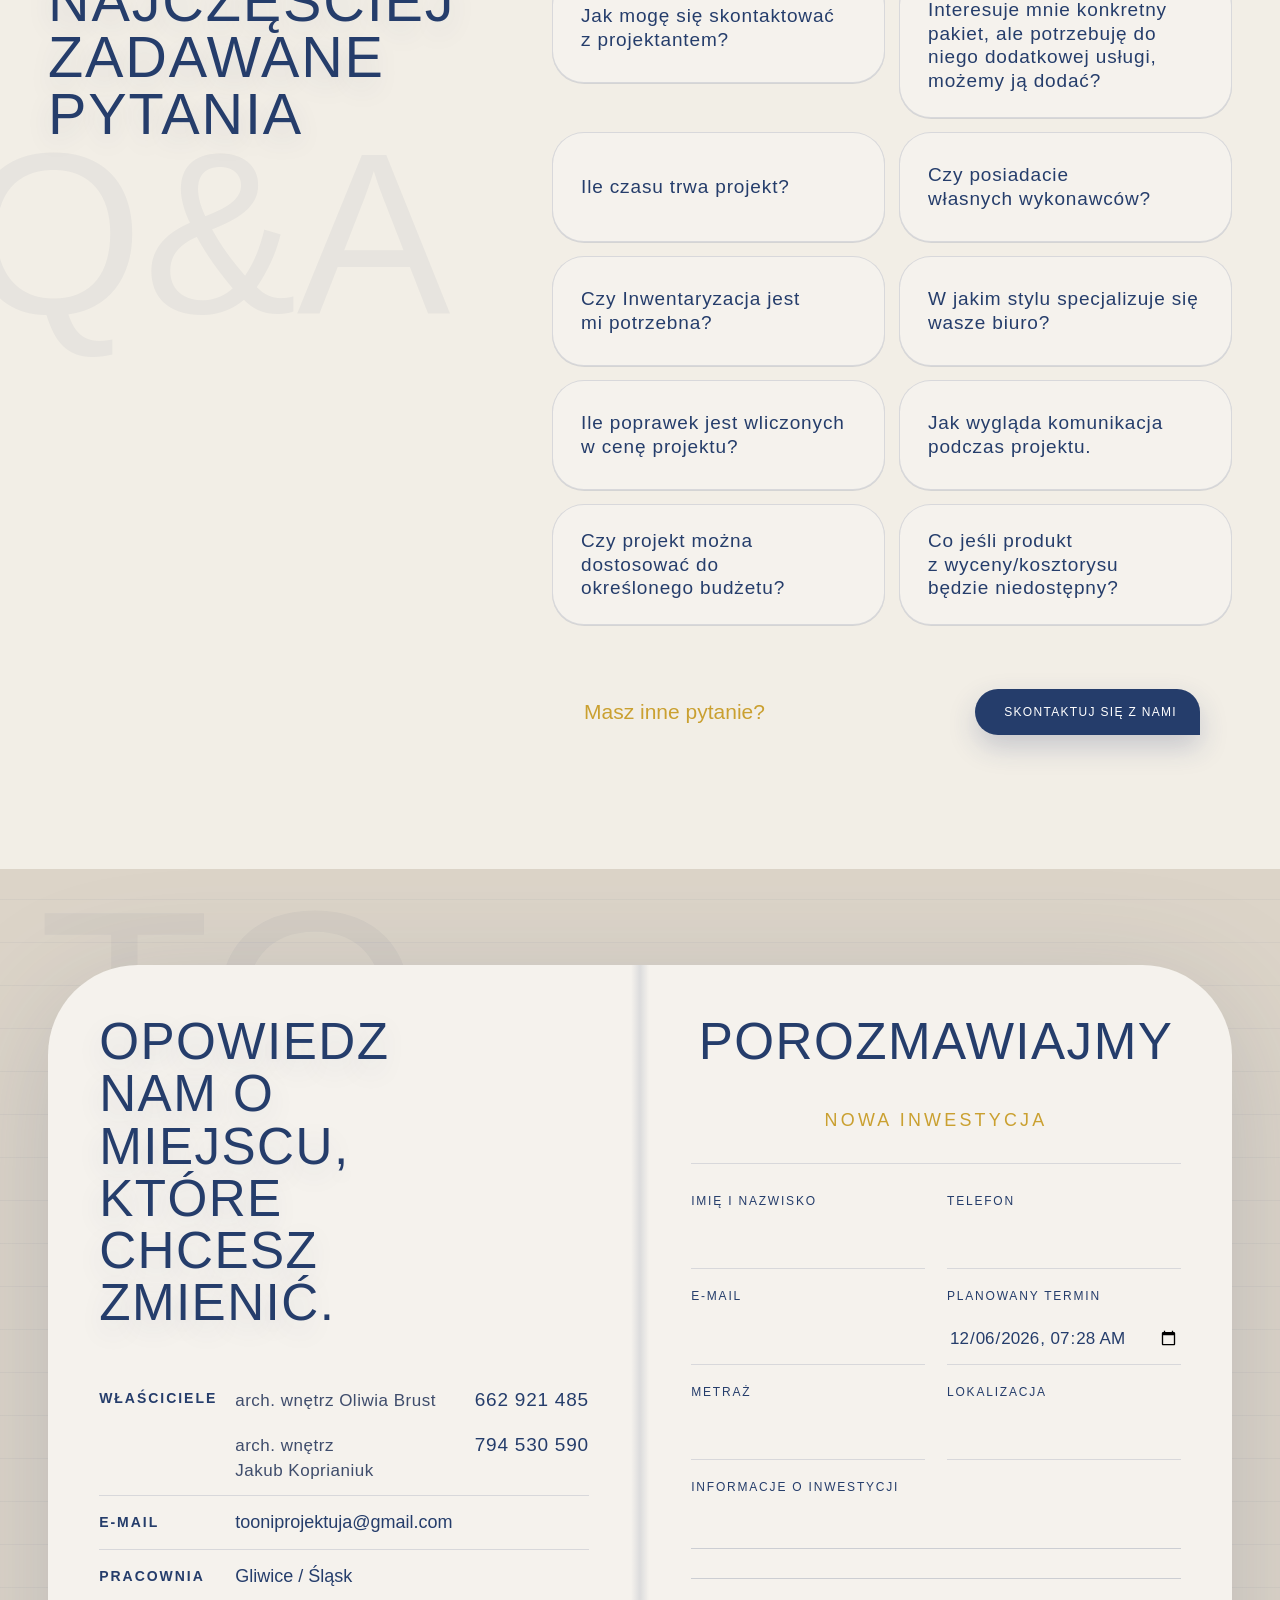
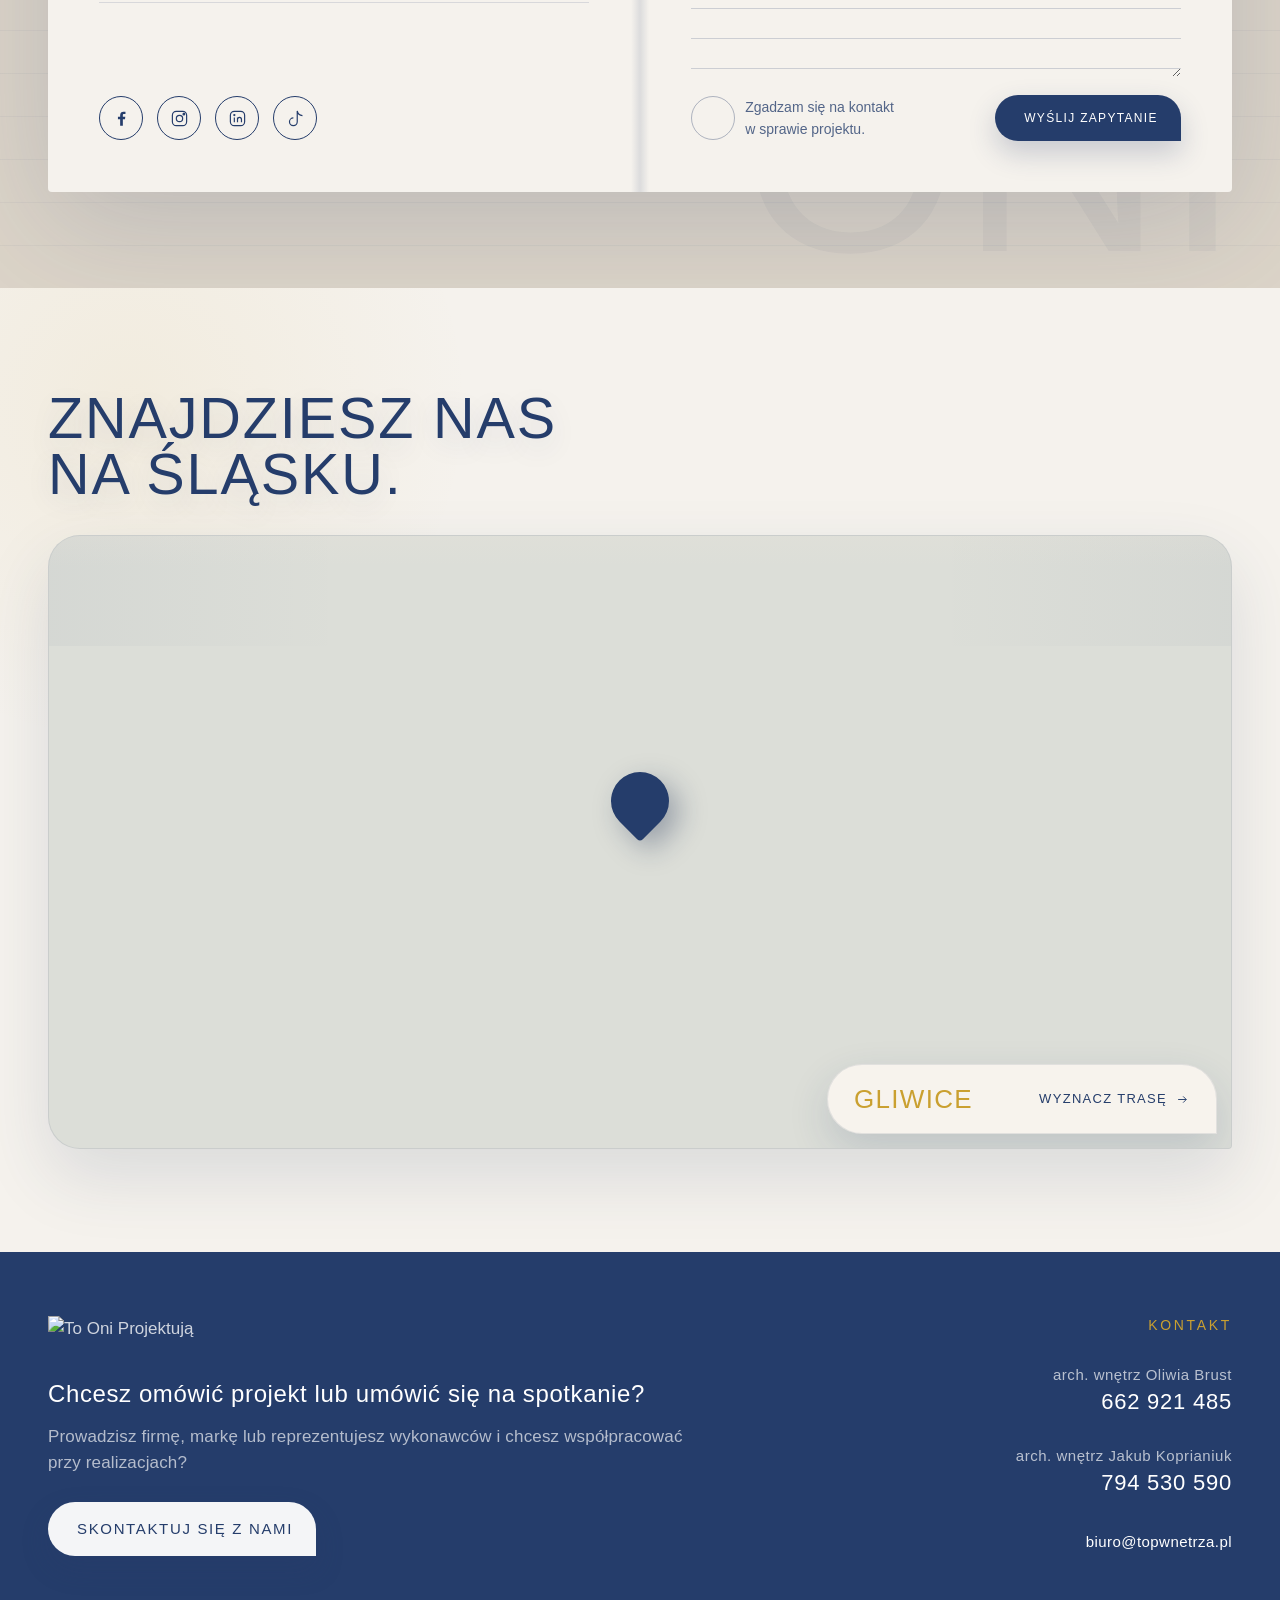
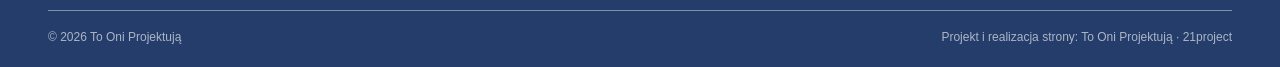
==== commit 84b071bb: "Kontakt: ikony profili w jednej osi z kolkiem zgody (o 1 px wyzej) Co-Authored-By: Claude Opus 5.5 <" ====
--- a/index.html
+++ b/index.html
@@ -18,7 +18,7 @@
 <link href="top-logo-znak.png?v=20260929a" rel="icon" type="image/png"/>
 <link as="font" crossorigin="" href="isocpeur.ttf" rel="preload" type="font/ttf"/>
 <link as="font" crossorigin="" href="gill-sans-mt.ttf" rel="preload" type="font/ttf"/>
-<link href="style.css?v=20261125b" rel="stylesheet"/>
+<link href="style.css?v=20261125c" rel="stylesheet"/>
 <script type="application/ld+json">
    {"@context":"https://schema.org","@type":"InteriorDesigner","name":"To Oni Projektują","url":"https://jakubskrzypiec.github.io/tooniprojektujaa/","image":"https://jakubskrzypiec.github.io/tooniprojektujaa/hero-generated.jpg","telephone":"+48 794 530 590","email":"tooniprojektuja@gmail.com","address":{"@type":"PostalAddress","addressLocality":"Gliwice","addressCountry":"PL"},"areaServed":"Polska","sameAs":["https://www.instagram.com/to_oni_projektuja/","https://www.facebook.com/61583774015406/","https://www.linkedin.com/company/topwnetrza/","https://www.tiktok.com/@to.oni.projektuj"]}
   </script>
@@ -845,7 +845,7 @@
 </div>
 </div>
 <script src="dzielenie-pl.js?v=20260929a"></script>
-<script src="script.js?v=20261125b">
+<script src="script.js?v=20261125c">
 </script>
 </body>
 </html>
--- a/style.css
+++ b/style.css
@@ -9736,6 +9736,14 @@
   gap: 0 !important;
 }
 
+/* Komputer: ikony staly 1 px nizej niz kolko zgody (zmierzone na obu
+   stronach) — podniesione o 1 px, srodki dokladnie w jednej osi. */
+@media (min-width: 821px) {
+  .contact__page--left .contact__socials {
+    margin-bottom: 1px !important;
+  }
+}
+
 .contact__page--left .contact__socials strong {
   position: absolute !important;
   width: 1px !important;
